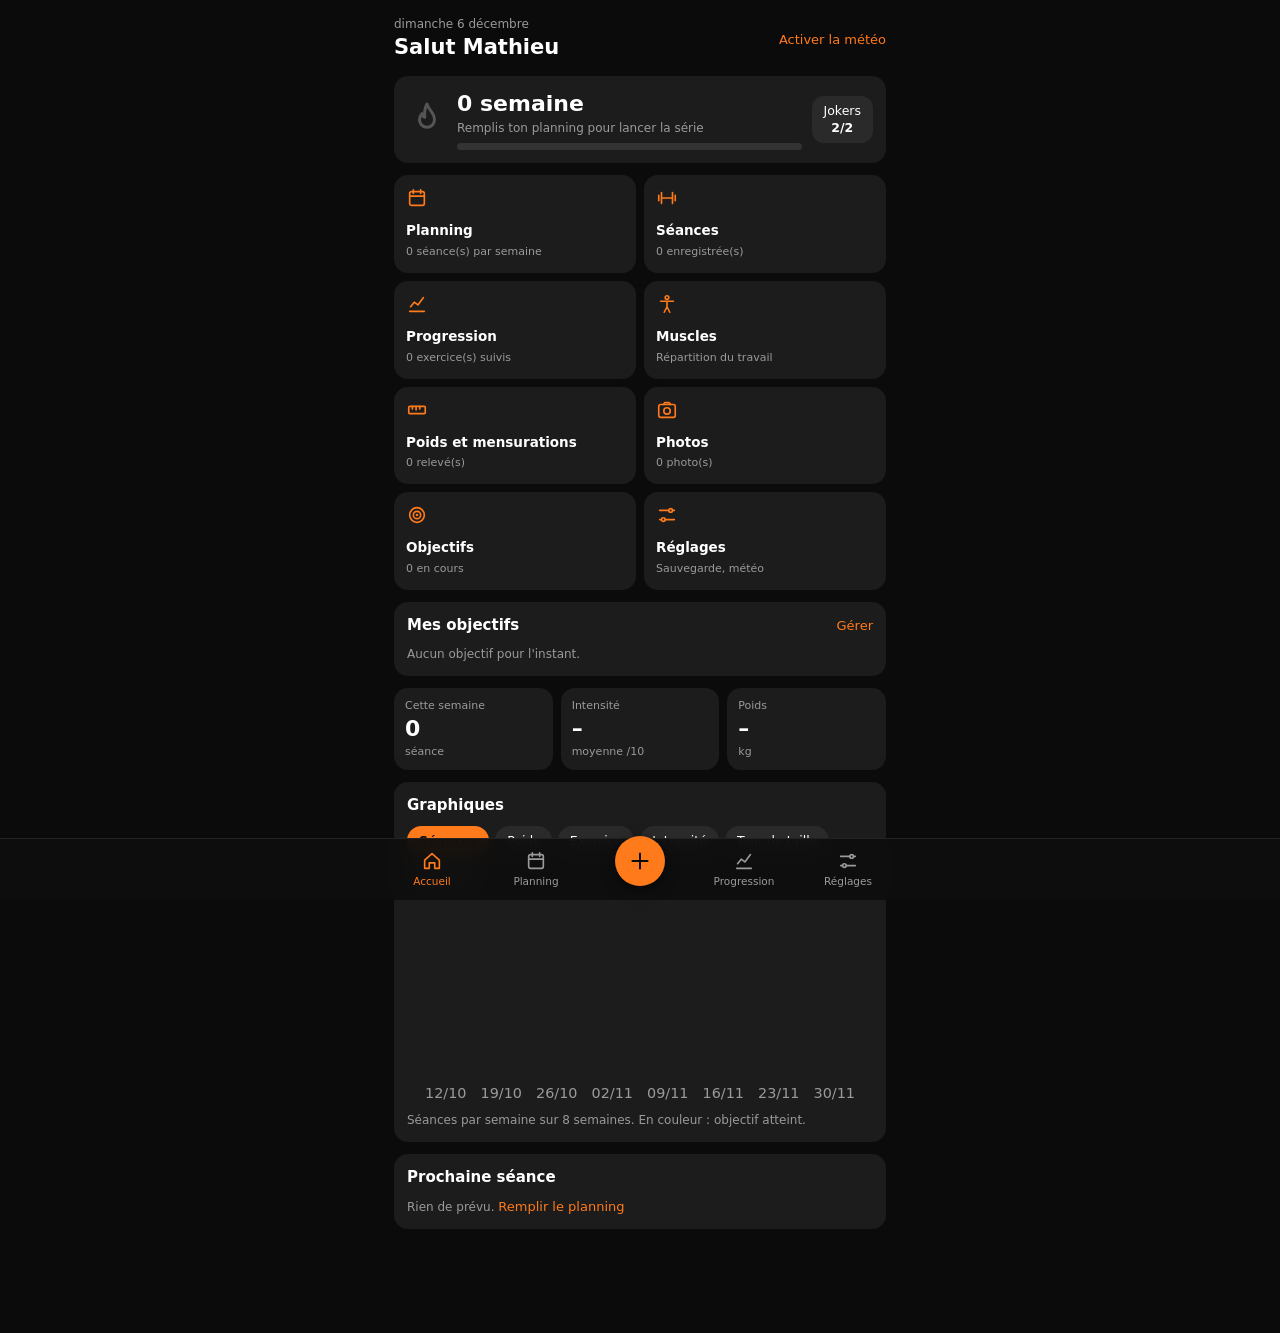
==== index.html @ 0454f4ed "Nouvelle bibliothèque d'exercices et mensurations des bras - Liste d'exercices de Franck, regroupée " ====
<!DOCTYPE html>
<html lang="fr">
<head>
<meta charset="utf-8">
<meta name="viewport" content="width=device-width,initial-scale=1,viewport-fit=cover">
<meta name="theme-color" content="#0b0b0b">
<title>Suivi sport</title>
<link rel="manifest" href="manifest.webmanifest">
<link rel="icon" href="icon-192.png">
<link rel="apple-touch-icon" href="icon-192.png">
<style>
:root{--ac:#ff7a1a;--bg:#0b0b0b;--c1:#1c1c1c;--c2:#2a2a2a;--c3:#333;--mut:#9a9a9a;--tx:#fff}
*{box-sizing:border-box;-webkit-tap-highlight-color:transparent}
html,body{margin:0;background:var(--bg);color:var(--tx);font-family:system-ui,-apple-system,"Segoe UI",Roboto,sans-serif;font-size:15px;line-height:1.4}
body{padding-bottom:calc(76px + env(safe-area-inset-bottom))}
#app{max-width:520px;margin:0 auto;padding:16px 14px}
button,input,select,textarea{font:inherit;color:inherit}
button{cursor:pointer;border:none;background:none;padding:0}
h1{font-size:21px;font-weight:600;margin:0}
h2{font-size:15px;font-weight:600;margin:0 0 10px}
.mut{color:var(--mut)}.sm{font-size:12px}.xs{font-size:11px}.ac{color:var(--ac)}
.row{display:flex;align-items:center;gap:10px}.sp{justify-content:space-between}.grow{flex:1;min-width:0}
.card{background:var(--c1);border-radius:14px;padding:13px;margin-bottom:12px}
.g2{display:grid;grid-template-columns:repeat(2,minmax(0,1fr));gap:8px}
.g3{display:grid;grid-template-columns:repeat(3,minmax(0,1fr));gap:8px}
.tile{background:var(--c1);border-radius:14px;padding:12px;text-align:left;width:100%;animation:rise .45s ease both;animation-delay:calc(var(--i,0)*45ms);transition:transform .15s,background .2s}
.tile:active{transform:scale(.96);background:#242424}
.tile .ic{color:var(--ac)}
.tile b{display:block;font-size:13.5px;font-weight:600;margin-top:6px}
.stat{background:var(--c1);border-radius:14px;padding:10px 11px}
.stat .n{font-size:22px;font-weight:600;font-variant-numeric:tabular-nums}
.chips{display:flex;flex-wrap:wrap;gap:6px;margin-bottom:10px}
.chip{font-size:12.5px;padding:6px 12px;border-radius:999px;background:var(--c2);transition:background .2s,color .2s,transform .15s}
.chip:active{transform:scale(.94)}
.chip.on{background:var(--ac);color:#0b0b0b;font-weight:600}
.btn{display:inline-flex;align-items:center;justify-content:center;gap:6px;background:var(--ac);color:#0b0b0b;font-weight:600;border-radius:12px;padding:11px 16px;transition:transform .15s}
.btn:active{transform:scale(.96)}
.btn.full{width:100%}
.btn.gh{background:var(--c2);color:var(--tx);font-weight:500}
.btn.dg{background:#3a1616;color:#ff8f8f;font-weight:500}
.btn.s{padding:7px 12px;font-size:13px;border-radius:10px}
.link{color:var(--ac);font-size:13px}
.ib{width:36px;height:36px;border-radius:10px;background:var(--c2);display:inline-flex;align-items:center;justify-content:center;flex:none}
.ib.t{background:none;color:var(--mut)}
label{display:block;font-size:12px;color:var(--mut);margin:10px 0 4px}
input[type=text],input[type=number],input[type=date],select,textarea{width:100%;background:var(--c2);border:1px solid transparent;border-radius:10px;padding:10px 11px;outline:none;color-scheme:dark}
input:focus,select:focus,textarea:focus{border-color:var(--ac)}
input[type=range]{width:100%;accent-color:var(--ac)}
input[type=checkbox]{accent-color:var(--ac);width:18px;height:18px}
.li{display:flex;align-items:center;gap:10px;padding:10px 0;border-top:1px solid #262626;width:100%;text-align:left}
.li:first-child{border-top:none}
.pb{height:7px;background:var(--c3);border-radius:4px;overflow:hidden}
.pb i{display:block;height:100%;width:0;background:var(--ac);border-radius:4px;transition:width 1s ease .15s}
.flame{color:var(--ac);animation:flick 1.6s ease-in-out infinite;display:inline-flex}
.flame.off{color:#555;animation:none}
.view{animation:slide .35s cubic-bezier(.2,.8,.2,1) both}
.cal{display:grid;grid-template-columns:repeat(7,minmax(0,1fr));gap:4px;text-align:center}
.cal .hd{font-size:11px;color:var(--mut);padding-bottom:2px}
.day{border-radius:9px;padding:5px 1px 4px;min-height:46px;font-size:12px;position:relative;border:1px solid transparent;overflow:hidden;transition:transform .12s}
.day:active{transform:scale(.92)}
.day.out{opacity:.3}
.day.plan{background:var(--c2)}
.day.done{background:color-mix(in srgb,var(--ac) 28%,#1c1c1c)}
.day.today{border-color:var(--ac)}
.day.pause{background:repeating-linear-gradient(45deg,#161616,#161616 4px,#222 4px,#222 8px)}
.day small{display:block;font-size:9px;line-height:1.1;color:var(--ac);white-space:nowrap;overflow:hidden;text-overflow:ellipsis;padding:0 2px;margin-top:2px}
.day.done small{color:#fff}
.set{display:grid;grid-template-columns:26px 1fr 1fr 34px;gap:6px;align-items:center;margin-top:6px}
.set span{font-size:12px;color:var(--mut);text-align:center}
.ph{display:grid;grid-template-columns:repeat(3,minmax(0,1fr));gap:6px}
.ph button{aspect-ratio:3/4;border-radius:10px;overflow:hidden;background:var(--c2);position:relative;animation:rise .4s ease both}
.ph img,.cmp img{width:100%;height:100%;object-fit:cover;display:block}
.ph span{position:absolute;left:0;right:0;bottom:0;font-size:10px;padding:10px 4px 3px;background:linear-gradient(transparent,rgba(0,0,0,.75))}
.cmp{display:grid;grid-template-columns:1fr 1fr;gap:6px}
.cmp div{aspect-ratio:3/4;border-radius:10px;overflow:hidden;background:var(--c2)}
svg.chart{display:block;width:100%;height:auto}
svg.chart text{font-size:10.5px;fill:var(--mut)}
.bar{transform:scaleY(0);transform-box:fill-box;transform-origin:50% 100%;transition:transform .7s cubic-bezier(.2,.8,.2,1) var(--d,0ms)}
.ln{stroke-dasharray:1;stroke-dashoffset:1;transition:stroke-dashoffset 1s ease-out}
.dot{opacity:0;transition:opacity .3s ease var(--d,0ms)}
.ar{opacity:0;transition:opacity .6s ease .5s}
.rad{transform:scale(0);transform-box:fill-box;transform-origin:center;transition:transform .9s cubic-bezier(.2,.8,.2,1)}
.play .bar{transform:scaleY(1)}.play .ln{stroke-dashoffset:0}.play .dot{opacity:1}.play .ar{opacity:.16}.play .rad{transform:scale(1)}
.tip{font-size:12px;color:var(--mut);margin-top:6px;min-height:17px}
.empty{font-size:13px;color:var(--mut);padding:18px 4px;text-align:center}
#nav{position:fixed;left:0;right:0;bottom:0;background:rgba(14,14,14,.94);backdrop-filter:blur(10px);border-top:1px solid #222;padding:6px 8px calc(6px + env(safe-area-inset-bottom));z-index:5}
#nav div{max-width:520px;margin:0 auto;display:grid;grid-template-columns:repeat(5,1fr);align-items:center}
#nav button{display:flex;flex-direction:column;align-items:center;gap:2px;font-size:10.5px;color:var(--mut);padding:5px 0;transition:color .2s,transform .15s}
#nav button:active{transform:scale(.9)}
#nav button.on{color:var(--ac)}
#nav .add{width:50px;height:50px;border-radius:50%;background:var(--ac);color:#0b0b0b;margin:-18px auto 0;justify-content:center;box-shadow:0 4px 14px rgba(0,0,0,.5)}
#sheet{position:fixed;inset:0;z-index:10}
#sheet[hidden]{display:none}
.sbg{position:absolute;inset:0;background:rgba(0,0,0,.6);animation:fade .2s both}
.sbody{position:absolute;left:0;right:0;bottom:0;max-width:520px;margin:0 auto;background:#161616;border-radius:18px 18px 0 0;padding:16px 16px calc(18px + env(safe-area-inset-bottom));max-height:88vh;overflow:auto;animation:up .3s cubic-bezier(.2,.8,.2,1) both}
#toast{position:fixed;left:50%;bottom:96px;transform:translate(-50%,20px);background:#fff;color:#0b0b0b;padding:9px 16px;border-radius:999px;font-size:13px;font-weight:600;opacity:0;pointer-events:none;transition:all .3s;z-index:20;white-space:nowrap}
#toast.on{opacity:1;transform:translate(-50%,0)}
.bump{animation:pop .4s ease}
details summary{cursor:pointer;padding:9px 0;list-style:none;display:flex;justify-content:space-between}
details summary::-webkit-details-marker{display:none}
@keyframes rise{from{opacity:0;transform:translateY(8px)}to{opacity:1;transform:none}}
@keyframes slide{from{opacity:0;transform:translateX(22px)}to{opacity:1;transform:none}}
@keyframes up{from{transform:translateY(100%)}to{transform:none}}
@keyframes fade{from{opacity:0}to{opacity:1}}
@keyframes flick{0%,100%{transform:scale(1) rotate(0)}50%{transform:scale(1.1) rotate(-4deg)}}
@keyframes pop{0%{transform:scale(1)}50%{transform:scale(1.18)}100%{transform:scale(1)}}
@media (prefers-reduced-motion:reduce){*{animation:none!important;transition:none!important}.bar,.rad{transform:none!important}.dot{opacity:1!important}.ar{opacity:.16!important}.ln{stroke-dashoffset:0!important}}
</style>
</head>
<body>
<div id="app"></div>
<nav id="nav"><div id="navIn"></div></nav>
<div id="sheet" hidden><div class="sbg" data-act="closeSheet"></div><div class="sbody" id="sheetBody"></div></div>
<div id="toast"></div>
<script>
'use strict';
/* ---------- Constantes ---------- */
const KEY='suivi-sport-v1';
const DAYS=['Lundi','Mardi','Mercredi','Jeudi','Vendredi','Samedi','Dimanche'];
const MUS=['Pectoraux','Dos','Épaules','Biceps','Triceps','Quadriceps','Ischios','Fessiers','Adducteurs','Mollets','Abdos'];
const METRICS={poids:['Poids','kg'],taille:['Tour de taille','cm'],poitrine:['Poitrine','cm'],epaules:['Épaules','cm'],
bras:['Bras relâché','cm'],bras_cong:['Bras congestionné','cm'],biceps_cong:['Biceps contracté','cm'],avantbras:['Avant-bras','cm'],cou:['Cou','cm'],
hanches:['Hanches','cm'],cuisse:['Cuisse','cm'],mollet:['Mollet','cm']};
/* Bibliothèque d'exercices (liste de Franck), regroupée par catégorie */
const DEFEX=[
['Développé couché (barre ou haltères)','Pectoraux'],['Développé incliné (barre ou haltères)','Pectoraux'],['Dips (poids du corps ou machine)','Pectoraux'],
['Écarté à la poulie vis-à-vis','Pectoraux'],['Développé à la machine convergente','Pectoraux'],['Pec Fly (machine)','Pectoraux'],
['Tractions (pronation ou supination)','Dos'],['Tirage vertical à la poulie','Dos'],['Rowing barre ou haltères','Dos'],['Tirage horizontal à la poulie','Dos'],['Soulevé de terre (Deadlift)','Dos'],
['Développé militaire (barre ou haltères)','Épaules'],['Élévations latérales (haltères ou poulie)','Épaules'],['Oiseau (haltères, poulie ou machine)','Épaules'],['Tirage menton','Épaules'],
['Squat','Quadriceps'],['Presse à cuisses','Quadriceps'],['Fentes (marchées ou sur place)','Quadriceps'],['Hip Thrust','Fessiers'],['Leg Extension','Quadriceps'],
['Leg Curl (allongé ou assis)','Ischios'],['Machine à adducteurs','Adducteurs'],['Machine à abducteurs','Fessiers'],
['Curl barre ou haltères','Biceps'],['Curl pupitre (libre ou machine)','Biceps'],['Curl marteau','Biceps'],['Curl à la machine','Biceps'],
['Dips à la machine','Triceps'],['Barre au front','Triceps'],['Extensions triceps à la poulie haute','Triceps'],
['Crunch (sol ou poulie)','Abdos'],['Relevé de jambes (suspendu ou chaise romaine)','Abdos'],['Gainage planche','Abdos'],['Roue abdominale','Abdos']];
const CATS=[['Pectoraux',['Pectoraux']],['Dos',['Dos']],['Épaules',['Épaules']],['Cuisses et fessiers',['Quadriceps','Ischios','Fessiers','Adducteurs','Mollets']],
['Bras (biceps et triceps)',['Biceps','Triceps']],['Abdominaux et gainage',['Abdos']]];
/* Anciens noms de la première version, renommés pour garder l'historique */
const RENAME={'Développé couché':'Développé couché (barre ou haltères)','Développé incliné':'Développé incliné (barre ou haltères)','Écarté poulie':'Écarté à la poulie vis-à-vis',
'Dips':'Dips (poids du corps ou machine)','Tractions':'Tractions (pronation ou supination)','Rowing barre':'Rowing barre ou haltères','Tirage vertical':'Tirage vertical à la poulie',
'Tirage horizontal':'Tirage horizontal à la poulie','Soulevé de terre':'Soulevé de terre (Deadlift)','Développé militaire':'Développé militaire (barre ou haltères)',
'Élévations latérales':'Élévations latérales (haltères ou poulie)','Oiseau':'Oiseau (haltères, poulie ou machine)','Curl barre':'Curl barre ou haltères',
'Extension triceps poulie':'Extensions triceps à la poulie haute','Fentes':'Fentes (marchées ou sur place)','Leg extension':'Leg Extension','Leg curl':'Leg Curl (allongé ou assis)',
'Hip thrust':'Hip Thrust','Crunch':'Crunch (sol ou poulie)','Gainage':'Gainage planche','Relevé de jambes':'Relevé de jambes (suspendu ou chaise romaine)'};
const I={home:'<path d="M4 11l8-7 8 7v9h-5v-6H9v6H4z"/>',cal:'<rect x="4" y="5" width="16" height="15" rx="2"/><path d="M4 10h16M8 3v4M16 3v4"/>',
bar:'<path d="M3 9v6M6 6v12M18 6v12M21 9v6M6 12h12"/>',chart:'<path d="M4 20h16M5 15l4-5 4 3 6-8"/>',
body:'<circle cx="12" cy="5" r="2"/><path d="M5 9h14M12 9v6M12 15l-3 6M12 15l3 6"/>',
ruler:'<rect x="3" y="8" width="18" height="8" rx="1"/><path d="M7 8v3M11 8v4M15 8v3"/>',
photo:'<rect x="3" y="6" width="18" height="14" rx="2"/><circle cx="12" cy="13" r="3.5"/><path d="M8 6l1.5-2h5L16 6"/>',
target:'<circle cx="12" cy="12" r="8"/><circle cx="12" cy="12" r="4"/><circle cx="12" cy="12" r=".6"/>',
gear:'<path d="M4 7h10M18 7h2M4 17h2M10 17h10"/><circle cx="16" cy="7" r="2"/><circle cx="8" cy="17" r="2"/>',
flame:'<path d="M12 3c.5 3.2 4.5 5 4.5 9.5a4.5 4.5 0 0 1-9 0c0-1.6.6-2.8 1.4-3.7.3 1.2.9 1.9 1.8 2.2C10.4 8.4 10.6 5.4 12 3z"/>',
plus:'<path d="M12 5v14M5 12h14"/>',back:'<path d="M15 5l-7 7 7 7"/>',next:'<path d="M9 5l7 7-7 7"/>',
trash:'<path d="M5 7h14M9 7V4h6v3M7 7l1 13h8l1-13"/>',check:'<path d="M5 12l5 5 9-10"/>',edit:'<path d="M4 20h4l10-10-4-4L4 16z"/>',
sun:'<circle cx="12" cy="12" r="4"/><path d="M12 2v2M12 20v2M2 12h2M20 12h2M5 5l1.5 1.5M17.5 17.5L19 19M5 19l1.5-1.5M17.5 6.5L19 5"/>',
cloud:'<path d="M7 18a4 4 0 0 1-.5-8A5.5 5.5 0 0 1 17 9.5a4.3 4.3 0 0 1 0 8.5z"/>',
rain:'<path d="M7 15a4 4 0 0 1-.5-8A5.5 5.5 0 0 1 17 6.5a4.3 4.3 0 0 1 0 8.5z"/><path d="M9 18l-1 3M13 18l-1 3M17 18l-1 3"/>',
snow:'<path d="M7 15a4 4 0 0 1-.5-8A5.5 5.5 0 0 1 17 6.5a4.3 4.3 0 0 1 0 8.5z"/><path d="M8.5 19v.5M12 20v.5M15.5 19v.5"/>',
bolt:'<path d="M13 3L5 14h6l-1 7 8-11h-6z"/>'};
const ic=(n,s=20)=>`<svg class="ic" width="${s}" height="${s}" viewBox="0 0 24 24" fill="none" stroke="currentColor" stroke-width="1.8" stroke-linecap="round" stroke-linejoin="round" aria-hidden="true">${I[n]}</svg>`;

/* ---------- Outils ---------- */
const $=(s,r=document)=>r.querySelector(s), $$=(s,r=document)=>[...r.querySelectorAll(s)];
const esc=s=>String(s==null?'':s).replace(/[&<>"']/g,c=>({'&':'&amp;','<':'&lt;','>':'&gt;','"':'&quot;',"'":'&#39;'}[c]));
const uid=()=>Date.now().toString(36)+Math.random().toString(36).slice(2,7);
const num=v=>{const n=parseFloat(String(v).replace(',','.'));return isNaN(n)?null:n};
const fn=(v,d=1)=>v==null?'–':(Math.round(v*10**d)/10**d).toLocaleString('fr-FR');
const iso=d=>d.getFullYear()+'-'+String(d.getMonth()+1).padStart(2,'0')+'-'+String(d.getDate()).padStart(2,'0');
const pd=s=>{const[a,b,c]=s.split('-').map(Number);return new Date(a,b-1,c)};
const addD=(s,n)=>{const d=pd(s);d.setDate(d.getDate()+n);return iso(d)};
const dow=s=>(pd(s).getDay()+6)%7;
const mon=s=>addD(s,-dow(s));
const today=()=>iso(new Date());
const fr=(s,o)=>pd(s).toLocaleDateString('fr-FR',o||{day:'numeric',month:'short'});
const diffD=(a,b)=>Math.round((pd(b)-pd(a))/864e5);
const opt=(v,l,sel)=>`<option value="${esc(v)}"${String(v)===String(sel)?' selected':''}>${esc(l)}</option>`;
function toast(t){const e=$('#toast');e.textContent=t;e.classList.add('on');clearTimeout(toast.t);toast.t=setTimeout(()=>e.classList.remove('on'),2400)}

/* ---------- Données ---------- */
function def(){return{v:1,settings:{name:'Mathieu',accent:'#ff7a1a',goalMode:'auto',goalManual:3,loc:null},
exercises:DEFEX.map((e,i)=>({id:'x'+i,name:e[0],muscle:e[1]})),programmes:[],template:[null,null,null,null,null,null,null],
overrides:{},pauses:[],sessions:[],body:[],goals:[],goalHistory:[],lib:2}}
function load(){try{const p=JSON.parse(localStorage.getItem(KEY));if(p&&p.sessions){const d=def();return migrate(Object.assign(d,p,{settings:Object.assign(d.settings,p.settings),lib:p.lib||1}))}}catch(e){}return def()}
/* Met à jour la bibliothèque d'une ancienne version sans perdre les séances déjà saisies */
function migrate(s){if(s.lib>=2)return s;const used=new Set();
s.sessions.forEach(x=>x.items.forEach(i=>used.add(i.exId)));s.programmes.forEach(p=>p.exIds.forEach(e=>used.add(e)));s.goals.forEach(g=>g.exId&&used.add(g.exId));
s.exercises.forEach(e=>{if(RENAME[e.name])e.name=RENAME[e.name]});
const names=new Set(DEFEX.map(d=>d[0].toLowerCase()));
s.exercises=s.exercises.filter(e=>!/^e\d+$/.test(e.id)||names.has(e.name.toLowerCase())||used.has(e.id));
DEFEX.forEach(([n,m],i)=>{const ex=s.exercises.find(e=>e.name.toLowerCase()===n.toLowerCase());if(ex)ex.muscle=m;else s.exercises.push({id:'x'+i,name:n,muscle:m})});
s.lib=2;return s}
function groupEx(){const rk=n=>{const i=DEFEX.findIndex(d=>d[0]===n);return i<0?999:i};
return CATS.map(([c,ms])=>[c,S.exercises.filter(e=>ms.includes(e.muscle)).sort((a,b)=>rk(a.name)-rk(b.name)||a.name.localeCompare(b.name))]).filter(g=>g[1].length)}
let S=load();
function save(){recordGoal();try{localStorage.setItem(KEY,JSON.stringify(S))}catch(e){toast('Stockage plein : exporte tes données')}}
const ui={month:today().slice(0,7),homeChart:'seances',homeEx:null,progEx:null,progM:'max',musP:30,bodyM:'poids',cmpA:null,cmpB:null,draft:null,goalDraft:null,photoDraft:null};
const exById=id=>S.exercises.find(e=>e.id===id);
const exName=id=>(exById(id)||{}).name||'Exercice supprimé';
const progById=id=>S.programmes.find(p=>p.id===id);
const progName=id=>(progById(id)||{}).name||'';
const sessVol=s=>s.items.reduce((a,it)=>a+it.sets.reduce((b,x)=>b+(x.kg||0)*(x.reps||0),0),0);
const sessSets=s=>s.items.reduce((a,it)=>a+it.sets.length,0);
const sorted=()=>[...S.sessions].sort((a,b)=>a.date<b.date?-1:a.date>b.date?1:0);
const orm=x=>x.reps<=1?x.kg:x.kg*(1+x.reps/30);
function exHistory(id){const out=[];for(const s of sorted()){const sets=s.items.filter(i=>i.exId===id).flatMap(i=>i.sets);if(!sets.length)continue;
out.push({date:s.date,sets,max:Math.max(...sets.map(x=>x.kg||0)),orm:Math.max(...sets.map(orm)),vol:sets.reduce((a,x)=>a+(x.kg||0)*x.reps,0)})}return out}
function exWithData(){const c={};S.sessions.forEach(s=>s.items.forEach(i=>c[i.exId]=(c[i.exId]||0)+1));return Object.keys(c).filter(exById).sort((a,b)=>c[b]-c[a])}
const bodySeries=m=>[...S.body].filter(b=>b[m]!=null).sort((a,b)=>a.date<b.date?-1:1).map(b=>({l:fr(b.date),v:b[m]}));
const latest=m=>{const s=[...S.body].filter(b=>b[m]!=null).sort((a,b)=>a.date<b.date?-1:1);return s.length?s[s.length-1][m]:null};

/* ---------- Planning et flammes ---------- */
const inPause=d=>S.pauses.some(p=>d>=p.from&&d<=p.to);
function planFor(d){if(inPause(d))return{prog:null,paused:true};
if(d in S.overrides){const o=S.overrides[d];return{prog:o==='rest'||!progById(o)?null:o,over:true}}
const t=S.template[dow(d)];return{prog:t&&progById(t)?t:null}}
const curGoal=()=>S.settings.goalMode==='auto'?S.template.filter(t=>t&&progById(t)).length:Math.max(0,S.settings.goalManual|0);
function recordGoal(){const n=curGoal(),w=mon(today()),h=S.goalHistory,l=h[h.length-1];if(l&&l.n===n)return;if(l&&l.from===w)l.n=n;else h.push({from:w,n})}
function goalFor(w){const h=S.goalHistory;let n=h.length?h[0].n:curGoal();for(const e of h)if(e.from<=w)n=e.n;return n}
const weekPaused=w=>{for(let i=0;i<7;i++)if(inPause(addD(w,i)))return true;return false};
function streak(){const cnt={};S.sessions.forEach(s=>{const w=mon(s.date);cnt[w]=(cnt[w]||0)+1});
const t=today(),cw=mon(t),used={};let st=0;const ws=Object.keys(cnt).sort();
if(ws.length)for(let w=ws[0];w<cw;w=addD(w,7)){const g=goalFor(w),c=cnt[w]||0;
if(g>0&&c>=g)st++;else if(g<=0||weekPaused(w))continue;else{const m=w.slice(0,7);if(st>0&&(used[m]||0)<2)used[m]=(used[m]||0)+1;else st=0}}
const g=curGoal(),c=cnt[cw]||0,done=g>0&&c>=g;if(done)st++;
return{n:st,done,count:c,goal:g,jokers:2-(used[t.slice(0,7)]||0)}}
function nextPlanned(){const t=today();for(let i=0;i<21;i++){const d=addD(t,i),p=planFor(d);
if(p.prog&&!(i===0&&S.sessions.some(s=>s.date===t)))return{date:d,prog:p.prog}}return null}
function progMuscles(id){const p=progById(id);if(!p)return'';return[...new Set(p.exIds.map(e=>(exById(e)||{}).muscle).filter(Boolean))].join(', ')}

/* ---------- Graphiques ---------- */
const empty=t=>`<div class="empty">${t}</div>`;
function lineChart(pts,o={}){if(!pts.length)return empty(o.empty||'Pas encore de données.');
const W=340,H=150,L=36,R=12,T=14,B=22;let vs=pts.map(p=>p.v);if(o.ref!=null)vs=vs.concat(o.ref);
let mn=Math.min(...vs),mx=Math.max(...vs);if(mn===mx){mn-=1;mx+=1}const pad=(mx-mn)*.14;mn-=pad;mx+=pad;
const X=i=>pts.length===1?L+(W-L-R)/2:L+i*(W-L-R)/(pts.length-1),Y=v=>T+(mx-v)*(H-T-B)/(mx-mn);
let g='';for(let k=0;k<3;k++){const v=mn+pad+k*(mx-mn-2*pad)/2,y=Y(v).toFixed(1);g+=`<line x1="${L}" y1="${y}" x2="${W-R}" y2="${y}" stroke="#262626"/><text x="${L-5}" y="${+y+3.5}" text-anchor="end">${fn(v)}</text>`}
const co=pts.map((p,i)=>X(i).toFixed(1)+','+Y(p.v).toFixed(1));
let s=`<svg class="chart" viewBox="0 0 ${W} ${H}" role="img" aria-label="${esc(o.label||'Courbe')}">${g}`;
if(o.ref!=null)s+=`<line x1="${L}" y1="${Y(o.ref)}" x2="${W-R}" y2="${Y(o.ref)}" stroke="#666" stroke-dasharray="4 4"/><text x="${W-R}" y="${Y(o.ref)-4}" text-anchor="end">cible ${fn(o.ref)}</text>`;
if(o.area&&pts.length>1)s+=`<path class="ar" d="M${co.join(' L')} L${X(pts.length-1)},${H-B} L${X(0)},${H-B} Z" fill="var(--ac)"/>`;
if(pts.length>1)s+=`<polyline class="ln" pathLength="1" points="${co.join(' ')}" fill="none" stroke="var(--ac)" stroke-width="2.5" stroke-linecap="round" stroke-linejoin="round"/>`;
pts.forEach((p,i)=>{const show=pts.length<=24||i===pts.length-1;
s+=`<circle class="dot" style="--d:${Math.min(1200,500+i*45)}ms" cx="${X(i)}" cy="${Y(p.v)}" r="${show?3.5:0}" fill="var(--ac)"/><circle cx="${X(i)}" cy="${Y(p.v)}" r="13" fill="transparent" data-act="tip" data-tip="${esc(p.l+' : '+fn(p.v,2)+' '+(o.unit||''))}"/>`});
s+=`<text x="${L}" y="${H-5}">${esc(pts[0].l)}</text>`;if(pts.length>1)s+=`<text x="${W-R}" y="${H-5}" text-anchor="end">${esc(pts[pts.length-1].l)}</text>`;
return s+'</svg>'}
function barChart(items,o={}){if(!items.length)return empty('Pas encore de données.');
const W=340,H=150,T=18,B=22,mx=Math.max(1,...items.map(i=>i.v),o.ref||0),bw=Math.min(30,(W-16)/items.length-8),st=(W-16)/items.length;
let s=`<svg class="chart" viewBox="0 0 ${W} ${H}" role="img" aria-label="${esc(o.label||'Barres')}">`;
if(o.ref){const y=T+(mx-o.ref)*(H-T-B)/mx;s+=`<line x1="4" y1="${y}" x2="${W-4}" y2="${y}" stroke="#666" stroke-dasharray="4 4"/><text x="${W-4}" y="${y-4}" text-anchor="end">objectif ${o.ref}</text>`}
items.forEach((it,i)=>{const h=Math.max(it.v?3:0,it.v*(H-T-B)/mx),x=8+i*st+(st-bw)/2,y=H-B-h;
s+=`<rect class="bar" style="--d:${i*70}ms" x="${x}" y="${y}" width="${bw}" height="${h}" rx="4" fill="${it.hi?'var(--ac)':'#3a3a3a'}"/><text x="${x+bw/2}" y="${y-4}" text-anchor="middle">${it.v||''}</text><text x="${x+bw/2}" y="${H-6}" text-anchor="middle">${esc(it.l)}</text>`});
return s+'</svg>'}
function radar(ax){const mx=Math.max(...ax.map(a=>a.v));if(!mx)return empty('Aucune séance sur la période.');
const W=340,H=230,cx=170,cy=115,r=78,n=ax.length,P=(i,k)=>{const a=-Math.PI/2+i*2*Math.PI/n;return[cx+Math.cos(a)*r*k,cy+Math.sin(a)*r*k]};
let s=`<svg class="chart" viewBox="0 0 ${W} ${H}" role="img" aria-label="Radar par groupe musculaire">`;
[.33,.66,1].forEach(k=>s+=`<polygon points="${ax.map((_,i)=>P(i,k).map(v=>v.toFixed(1)).join(',')).join(' ')}" fill="none" stroke="#2c2c2c"/>`);
ax.forEach((a,i)=>{const[x,y]=P(i,1),[tx,ty]=P(i,1.2);s+=`<line x1="${cx}" y1="${cy}" x2="${x}" y2="${y}" stroke="#222"/><text x="${tx}" y="${ty+3}" text-anchor="${Math.abs(tx-cx)<8?'middle':tx>cx?'start':'end'}">${esc(a.l)}</text>`});
s+=`<polygon class="rad" points="${ax.map((a,i)=>P(i,Math.max(.04,a.v/mx)).map(v=>v.toFixed(1)).join(',')).join(' ')}" fill="var(--ac)" fill-opacity=".25" stroke="var(--ac)" stroke-width="2" stroke-linejoin="round"/>`;
return s+'</svg>'}
const box=(svg,cap)=>`<div class="cbox">${svg}<div class="tip">${cap||''}</div></div>`;
function muscleSets(days){const from=addD(today(),-days+1),c={},last={};MUS.forEach(m=>c[m]=0);
S.sessions.forEach(s=>s.items.forEach(it=>{const m=(exById(it.exId)||{}).muscle;if(!m||!(m in c))return;if(s.date>=from)c[m]+=it.sets.length;if(!last[m]||s.date>last[m])last[m]=s.date}));return{c,last}}
function weeksBars(){const cw=mon(today()),cnt={};S.sessions.forEach(s=>{const w=mon(s.date);cnt[w]=(cnt[w]||0)+1});
const it=[];for(let i=7;i>=0;i--){const w=addD(cw,-7*i),v=cnt[w]||0;it.push({l:fr(w,{day:'numeric',month:'numeric'}),v,hi:v>=goalFor(w)&&goalFor(w)>0})}return it}

/* ---------- Vues ---------- */
const head=(t,right='')=>`<div class="row sp" style="margin-bottom:14px"><div class="row"><button class="ib" data-go="home" aria-label="Retour">${ic('back')}</button><h1>${t}</h1></div>${right}</div>`;
const V={};
V.home=()=>{const st=streak(),t=today(),wk=mon(t),nx=nextPlanned();
const ws=S.sessions.filter(s=>s.date>=wk&&s.date<=addD(wk,6)),rp=ws.filter(s=>s.rpe).map(s=>s.rpe),av=rp.length?rp.reduce((a,b)=>a+b,0)/rp.length:null;
const w=latest('poids'),ps=bodySeries('poids'),dw=ps.length>1?ps[ps.length-1].v-ps[0].v:null;
const tiles=[['planning','cal','Planning',curGoal()+' séance(s) par semaine'],['seances','bar','Séances',S.sessions.length+' enregistrée(s)'],['progression','chart','Progression',exWithData().length+' exercice(s) suivis'],
['muscles','body','Muscles','Répartition du travail'],['corps','ruler','Poids et mensurations',S.body.length+' relevé(s)'],['photos','photo','Photos',P.length+' photo(s)'],
['objectifs','target','Objectifs',S.goals.length+' en cours'],['reglages','gear','Réglages','Sauvegarde, météo']];
const hc=homeChart();
return`<div class="row sp" style="margin-bottom:14px"><div><div class="sm mut">${new Date().toLocaleDateString('fr-FR',{weekday:'long',day:'numeric',month:'long'})}</div><h1>Salut ${esc(S.settings.name)}</h1></div><div id="wx" style="text-align:right"></div></div>
<div class="card row"><span class="flame ${st.n?'':'off'}">${ic('flame',40)}</span><div class="grow"><div style="font-size:22px;font-weight:600"><span class="cnt" data-to="${st.n}">0</span> semaine${st.n>1?'s':''}</div>
<div class="sm mut">${st.goal?`Cette semaine : ${st.count}/${st.goal} séance${st.goal>1?'s':''}${st.done?' · objectif atteint':''}`:'Remplis ton planning pour lancer la série'}</div>
<div class="pb" style="margin-top:6px"><i data-w="${st.goal?Math.min(100,st.count/st.goal*100):0}"></i></div></div>
<button class="chip" data-act="jokerInfo" style="text-align:center;border-radius:12px">Jokers<br><b id="jk">${st.jokers}/2</b></button></div>
<div class="g2" style="margin-bottom:12px">${tiles.map((x,i)=>`<button class="tile" style="--i:${i}" data-go="${x[0]}">${ic(x[1],22)}<b>${x[2]}</b><span class="xs mut">${x[3]}</span></button>`).join('')}</div>
<div class="card"><div class="row sp"><h2>Mes objectifs</h2><button class="link" data-go="objectifs" style="margin-bottom:10px">Gérer</button></div>${S.goals.length?S.goals.slice(0,3).map(goalRow).join(''):`<div class="sm mut">Aucun objectif pour l'instant.</div>`}</div>
<div class="g3" style="margin-bottom:12px"><div class="stat"><div class="xs mut">Cette semaine</div><div class="n"><span class="cnt" data-to="${ws.length}">0</span></div><div class="xs mut">séance${ws.length>1?'s':''}</div></div>
<div class="stat"><div class="xs mut">Intensité</div><div class="n">${av==null?'–':`<span class="cnt" data-to="${av}" data-dec="1">0</span>`}</div><div class="xs mut">moyenne /10</div></div>
<div class="stat"><div class="xs mut">Poids</div><div class="n">${w==null?'–':`<span class="cnt" data-to="${w}" data-dec="1">0</span>`}</div><div class="xs mut">${dw==null?'kg':'kg, '+(dw>0?'+':'')+fn(dw)}</div></div></div>
<div class="card"><h2>Graphiques</h2><div class="chips">${[['seances','Séances'],['poids','Poids'],['exo','Exercice'],['rpe','Intensité'],['taille','Tour de taille'],['muscles','Muscles']].map(c=>`<button class="chip ${ui.homeChart===c[0]?'on':''}" data-act="homeChart" data-v="${c[0]}">${c[1]}</button>`).join('')}</div>${hc}</div>
<div class="card"><h2>Prochaine séance</h2>${nx?`<button class="row sp" style="width:100%;text-align:left" data-act="dayOpen" data-d="${nx.date}"><div><div>${esc(progName(nx.prog))}</div><div class="sm mut">${nx.date===t?"Aujourd'hui":fr(nx.date,{weekday:'long',day:'numeric',month:'long'})}${progMuscles(nx.prog)?' · '+esc(progMuscles(nx.prog)):''}</div></div><span class="ac">${ic('next')}</span></button>`:`<div class="sm mut">Rien de prévu. <button class="link" data-go="planning">Remplir le planning</button></div>`}</div>`};
function homeChart(){const c=ui.homeChart;
if(c==='seances')return box(barChart(weeksBars(),{label:'Séances par semaine',ref:curGoal()||null}),'Séances par semaine sur 8 semaines. En couleur : objectif atteint.');
if(c==='poids'){const g=S.goals.find(x=>x.type==='poids');return box(lineChart(bodySeries('poids'),{unit:'kg',ref:g?g.target:null,label:'Évolution du poids',empty:'Ajoute un relevé de poids pour voir la courbe.'}),'Touche un point pour voir la valeur.')}
if(c==='taille')return box(lineChart(bodySeries('taille'),{unit:'cm',label:'Tour de taille',empty:'Ajoute un tour de taille pour voir la courbe.'}),'Touche un point pour voir la valeur.');
if(c==='rpe'){const p=sorted().filter(s=>s.rpe).slice(-16).map(s=>({l:fr(s.date),v:s.rpe}));return box(lineChart(p,{area:1,unit:'/10',label:'Intensité par séance',empty:'Enregistre une séance pour voir ton intensité.'}),'Intensité ressentie (1 à 10) des dernières séances.')}
if(c==='muscles'){const m=muscleSets(30);return box(radar(MUS.map(l=>({l,v:m.c[l]}))),'Séries par groupe musculaire sur 30 jours.')}
const ex=exWithData();if(!ex.length)return empty('Enregistre une séance pour suivre un exercice.');if(!ex.includes(ui.homeEx))ui.homeEx=ex[0];
const h=exHistory(ui.homeEx),d=h.length>1?h[h.length-1].max-h[0].max:0;
return`<select data-chg="homeEx" style="margin-bottom:8px">${ex.map(e=>opt(e,exName(e),ui.homeEx)).join('')}</select>`+box(lineChart(h.map(x=>({l:fr(x.date),v:x.max})),{unit:'kg',label:'Charge maximale'}),`Charge maximale par séance${h.length>1?' : '+(d>=0?'+':'')+fn(d)+' kg depuis le début':''}.`)}

V.planning=()=>{const t=today(),first=ui.month+'-01',st=streak();let d=mon(first),cells='';
const end=iso(new Date(+ui.month.slice(0,4),+ui.month.slice(5),0));
while(d<=end||dow(d)!==0){const p=planFor(d),done=S.sessions.some(s=>s.date===d);
cells+=`<button class="day ${d.slice(0,7)!==ui.month?'out':''} ${p.paused?'pause':done?'done':p.prog?'plan':''} ${d===t?'today':''}" data-act="dayOpen" data-d="${d}">${+d.slice(8)}<small>${done&&!p.prog?'fait':esc(progName(p.prog))}</small></button>`;d=addD(d,1);if(d>end&&dow(d)===0)break}
return head('Planning')+
`<div class="card"><div class="row sp"><h2>Semaine type</h2><span class="sm mut" style="margin-bottom:10px">${st.count}/${st.goal} cette semaine</span></div>
${S.programmes.length?DAYS.map((n,i)=>`<div class="row" style="margin-bottom:6px"><span style="width:76px" class="sm">${n}</span><select data-chg="tpl" data-i="${i}">${opt('','Repos',S.template[i]||'')}${S.programmes.map(p=>opt(p.id,p.name,S.template[i])).join('')}</select></div>`).join('')+`<div class="xs mut">La semaine type se répète toutes les semaines dans le calendrier.</div>`
:`<div class="sm mut">Crée d'abord tes séances types ci-dessous (par exemple « Pec jambes »), puis attribue-les aux jours.</div>`}</div>
<div class="card"><div class="row sp"><h2>Mes séances types</h2><button class="btn s" data-act="progEdit" style="margin-bottom:10px">${ic('plus',16)} Créer</button></div>
${S.programmes.map(p=>`<button class="li" data-act="progEdit" data-id="${p.id}"><div class="grow"><div>${esc(p.name)}</div><div class="xs mut">${p.exIds.length} exercice(s)${progMuscles(p.id)?' · '+esc(progMuscles(p.id)):''}</div></div><span class="mut">${ic('edit',18)}</span></button>`).join('')||'<div class="sm mut">Aucune séance type.</div>'}</div>
<div class="card"><div class="row sp" style="margin-bottom:10px"><button class="ib" data-act="month" data-v="-1" aria-label="Mois précédent">${ic('back')}</button><h2 style="margin:0;text-transform:capitalize">${pd(first).toLocaleDateString('fr-FR',{month:'long',year:'numeric'})}</h2><button class="ib" data-act="month" data-v="1" aria-label="Mois suivant">${ic('next')}</button></div>
<div class="cal">${['L','M','M','J','V','S','D'].map(x=>`<div class="hd">${x}</div>`).join('')}${cells}</div>
<div class="xs mut" style="margin-top:8px">Touche un jour pour saisir la séance, la déplacer ou mettre un repos ce jour-là. Jour coloré : séance faite. Hachuré : pause.</div></div>
<div class="card"><div class="row sp"><h2>Pauses (vacances, blessure)</h2><button class="btn s gh" data-act="pauseAdd" style="margin-bottom:10px">${ic('plus',16)} Ajouter</button></div>
${S.pauses.map(p=>`<div class="li"><div class="grow"><div>${esc(p.label||'Pause')}</div><div class="xs mut">du ${fr(p.from)} au ${fr(p.to,{day:'numeric',month:'short',year:'numeric'})}</div></div><button class="ib t" data-act="pauseDel" data-id="${p.id}" aria-label="Supprimer">${ic('trash',18)}</button></div>`).join('')||'<div class="sm mut">Une semaine en pause ne casse pas ta série de flammes.</div>'}</div>`};

V.seances=()=>{const l=sorted().reverse(),by=Object.fromEntries(groupEx());
return head('Séances',`<button class="btn s" data-act="sessNew">${ic('plus',16)} Nouvelle</button>`)+
`<div class="card"><h2>Historique</h2>${l.map(s=>`<button class="li" data-act="sessEdit" data-id="${s.id}"><div class="grow"><div>${esc(s.name||'Séance')}</div><div class="xs mut">${fr(s.date,{weekday:'short',day:'numeric',month:'short',year:'numeric'})} · ${s.items.length} exo · ${sessSets(s)} séries · ${fn(sessVol(s),0)} kg${s.rpe?' · intensité '+s.rpe:''}</div></div><span class="mut">${ic('next',18)}</span></button>`).join('')||empty('Aucune séance enregistrée. Touche « Nouvelle » pour commencer.')}</div>
<div class="card"><div class="row sp"><h2>Bibliothèque d'exercices</h2><button class="btn s gh" data-act="exAdd" style="margin-bottom:10px">${ic('plus',16)} Ajouter</button></div>
${Object.keys(by).map(m=>`<details><summary><span>${esc(m)}</span><span class="mut sm">${by[m].length}</span></summary>${by[m].map(e=>`<div class="li"><span class="grow sm">${esc(e.name)}</span><button class="ib t" data-act="exDel" data-id="${e.id}" aria-label="Supprimer">${ic('trash',16)}</button></div>`).join('')}</details>`).join('')}</div>`};

function lastSets(exId,before,skip){const s=sorted().reverse().find(x=>x.id!==skip&&x.date<=before&&x.items.some(i=>i.exId===exId));return s?s.items.filter(i=>i.exId===exId).flatMap(i=>i.sets):null}
function newDraft(date,progId){const p=progById(progId);return{id:null,date:date||today(),progId:progId||null,name:p?p.name:'',rpe:7,duration:null,note:'',
items:p?p.exIds.filter(exById).map(e=>({exId:e,sets:(lastSets(e,date||today())||[{},{},{}]).map(()=>({kg:null,reps:null}))})):[]}}
V.seance=()=>{if(!ui.draft)ui.draft=newDraft();const d=ui.draft,by=Object.fromEntries(groupEx());
return`<div class="row sp" style="margin-bottom:14px"><div class="row"><button class="ib" data-act="histBack" aria-label="Retour">${ic('back')}</button><h1>${d.id?'Modifier la séance':'Nouvelle séance'}</h1></div>${d.id?`<button class="ib t" data-act="sessDel" aria-label="Supprimer">${ic('trash')}</button>`:''}</div>
<div class="card"><div class="g2"><div><label style="margin-top:0">Date</label><input type="date" data-inp="d" data-f="date" value="${d.date}"></div><div><label style="margin-top:0">Durée (min)</label><input type="number" inputmode="numeric" data-inp="d" data-f="duration" value="${d.duration??''}" placeholder="60"></div></div>
<label>Nom de la séance</label><input type="text" data-inp="d" data-f="name" value="${esc(d.name)}" placeholder="Pec jambes">
${!d.id&&S.programmes.length?`<label>Partir d'une séance type</label><select data-chg="draftProg">${opt('','Séance libre',d.progId||'')}${S.programmes.map(p=>opt(p.id,p.name,d.progId)).join('')}</select>`:''}</div>
${d.items.map((it,i)=>{const ls=lastSets(it.exId,d.date,d.id);return`<div class="card"><div class="row sp"><div class="grow"><b>${esc(exName(it.exId))}</b><div class="xs mut">${ls?'Dernière fois : '+ls.map(x=>fn(x.kg)+'×'+x.reps).join(', '):'Première fois'}</div></div>${ls?`<button class="chip" data-act="setSame" data-i="${i}">Idem</button>`:''}<button class="ib t" data-act="itemDel" data-i="${i}" aria-label="Retirer">${ic('trash',18)}</button></div>
<div class="set"><span>#</span><span>kg</span><span>répétitions</span><span></span></div>
${it.sets.map((x,j)=>`<div class="set"><span>${j+1}</span><input type="text" inputmode="decimal" data-inp="set" data-i="${i}" data-s="${j}" data-f="kg" value="${x.kg??''}" placeholder="${ls&&ls[j]?ls[j].kg:'0'}"><input type="text" inputmode="numeric" data-inp="set" data-i="${i}" data-s="${j}" data-f="reps" value="${x.reps??''}" placeholder="${ls&&ls[j]?ls[j].reps:'10'}"><button class="ib t" data-act="setDel" data-i="${i}" data-s="${j}" aria-label="Retirer la série">×</button></div>`).join('')}
<button class="link" data-act="setAdd" data-i="${i}" style="margin-top:10px">+ Ajouter une série</button></div>`}).join('')}
<div class="card"><label style="margin-top:0">Ajouter un exercice</label><select data-chg="itemAdd"><option value="">Choisir…</option>${Object.keys(by).map(m=>`<optgroup label="${esc(m)}">${by[m].map(e=>opt(e.id,e.name)).join('')}</optgroup>`).join('')}</select></div>
<div class="card"><div class="row sp"><label style="margin:0">Intensité ressentie</label><b class="ac"><span id="rpeV">${d.rpe}</span>/10</b></div><input type="range" min="1" max="10" step="1" data-inp="d" data-f="rpe" value="${d.rpe}">
<div class="row sp xs mut"><span>Facile</span><span>Maximale</span></div><label>Note</label><textarea rows="2" data-inp="d" data-f="note" placeholder="Sensations, douleurs, remarques…">${esc(d.note)}</textarea></div>
<button class="btn full" data-act="sessSave">${ic('check',18)} Enregistrer la séance</button>`};

V.progression=()=>{const ex=exWithData();if(!ex.length)return head('Progression')+`<div class="card">${empty('Enregistre des séances pour voir ta progression par exercice.')}</div>`;
if(!ex.includes(ui.progEx))ui.progEx=ex[0];const h=exHistory(ui.progEx),m=ui.progM,lab={max:['Charge max','kg'],orm:['1RM estimé','kg'],vol:['Volume','kg']};
const best=h.reduce((a,x)=>x.max>a.max?x:a,h[0]),bo=Math.max(...h.map(x=>x.orm)),d=h.length>1?h[h.length-1][m]-h[0][m]:null;
return head('Progression')+`<div class="card"><select data-chg="progEx" style="margin-bottom:10px">${ex.map(e=>opt(e,exName(e),ui.progEx)).join('')}</select>
<div class="chips">${Object.keys(lab).map(k=>`<button class="chip ${m===k?'on':''}" data-act="progM" data-v="${k}">${lab[k][0]}</button>`).join('')}</div>
${box(lineChart(h.map(x=>({l:fr(x.date),v:x[m]})),{unit:'kg',area:m==='vol',label:lab[m][0]}),d==null?'Une seule séance pour le moment.':`${lab[m][0]} : ${d>=0?'+':''}${fn(d)} kg depuis la première séance.`)}</div>
<div class="g3" style="margin-bottom:12px"><div class="stat"><div class="xs mut">Record</div><div class="n">${fn(best.max)}</div><div class="xs mut">kg, ${fr(best.date)}</div></div><div class="stat"><div class="xs mut">1RM estimé</div><div class="n">${fn(bo)}</div><div class="xs mut">kg</div></div><div class="stat"><div class="xs mut">Séances</div><div class="n">${h.length}</div><div class="xs mut">avec cet exo</div></div></div>
<div class="card"><h2>Dernières séances</h2>${h.slice(-8).reverse().map(x=>`<div class="li"><span class="sm mut" style="width:64px">${fr(x.date)}</span><span class="grow sm">${x.sets.map(s=>fn(s.kg)+'×'+s.reps).join(' · ')}</span></div>`).join('')}
<div class="xs mut" style="margin-top:8px">Le 1RM estimé (formule d'Epley) est la charge théorique sur une seule répétition.</div></div>`};

V.muscles=()=>{const m=muscleSets(ui.musP),mx=Math.max(1,...MUS.map(l=>m.c[l])),t=today();
return head('Muscles')+`<div class="card"><div class="chips">${[7,30,90].map(p=>`<button class="chip ${ui.musP===p?'on':''}" data-act="musP" data-v="${p}">${p} jours</button>`).join('')}</div>${box(radar(MUS.map(l=>({l,v:m.c[l]}))),'Nombre de séries par groupe musculaire.')}</div>
<div class="card"><h2>Détail par muscle</h2>${[...MUS].sort((a,b)=>m.c[b]-m.c[a]).map(l=>{const ago=m.last[l]?diffD(m.last[l],t):null;return`<div style="margin-bottom:10px"><div class="row sp sm"><span>${l}</span><span class="mut">${m.c[l]} séries · ${ago==null?'jamais travaillé':ago===0?"aujourd'hui":'il y a '+ago+' j'}</span></div><div class="pb" style="margin-top:4px"><i data-w="${m.c[l]/mx*100}"></i></div></div>`}).join('')}</div>`};

V.corps=()=>{const m=ui.bodyM,s=bodySeries(m),l=[...S.body].sort((a,b)=>a.date<b.date?1:-1),g=m==='poids'?S.goals.find(x=>x.type==='poids'):S.goals.find(x=>x.type==='mens'&&x.metric===m);
const d=s.length>1?s[s.length-1].v-s[0].v:null;
return head('Poids et mensurations',`<button class="btn s" data-act="bodyAdd">${ic('plus',16)} Relevé</button>`)+
`<div class="card"><div class="chips">${Object.keys(METRICS).map(k=>`<button class="chip ${m===k?'on':''}" data-act="bodyM" data-v="${k}">${METRICS[k][0]}</button>`).join('')}</div>
${box(lineChart(s,{unit:METRICS[m][1],ref:g?g.target:null,label:METRICS[m][0],empty:'Aucun relevé pour cette mesure.'}),d==null?'':`${METRICS[m][0]} : ${d>0?'+':''}${fn(d)} ${METRICS[m][1]} depuis le premier relevé.`)}</div>
<div class="card"><h2>Relevés</h2>${l.map(b=>`<div class="li"><div class="grow"><div class="sm">${fr(b.date,{day:'numeric',month:'long',year:'numeric'})}</div><div class="xs mut">${Object.keys(METRICS).filter(k=>b[k]!=null).map(k=>METRICS[k][0]+' '+fn(b[k])+' '+METRICS[k][1]).join(' · ')}</div></div><button class="ib t" data-act="bodyAdd" data-id="${b.id}" aria-label="Modifier">${ic('edit',17)}</button></div>`).join('')||empty('Ajoute ton premier relevé.')}</div>`};

V.photos=()=>{const l=[...P].sort((a,b)=>a.date<b.date?1:-1),by={};l.forEach(p=>(by[p.date.slice(0,7)]=by[p.date.slice(0,7)]||[]).push(p));
const asc=[...l].reverse();if(asc.length>1){if(!P.find(p=>p.id===ui.cmpA))ui.cmpA=asc[0].id;if(!P.find(p=>p.id===ui.cmpB))ui.cmpB=asc[asc.length-1].id}
const a=P.find(p=>p.id===ui.cmpA),b=P.find(p=>p.id===ui.cmpB),o=sel=>asc.map(p=>opt(p.id,fr(p.date,{day:'numeric',month:'short',year:'numeric'})+(p.pose?' · '+p.pose:''),sel)).join('');
return head('Photos',`<button class="btn s" data-act="photoAdd">${ic('plus',16)} Photo</button>`)+
(asc.length>1?`<div class="card"><h2>Avant / après</h2><div class="g2" style="margin-bottom:8px"><select data-chg="cmpA">${o(ui.cmpA)}</select><select data-chg="cmpB">${o(ui.cmpB)}</select></div>
<div class="cmp"><div><img src="${a.data}" alt="Avant"></div><div><img src="${b.data}" alt="Après"></div></div><div class="tip">${diffD(a.date,b.date)} jours entre les deux photos.</div></div>`:'')+
(l.length?Object.keys(by).map(k=>`<div class="card"><h2 style="text-transform:capitalize">${pd(k+'-01').toLocaleDateString('fr-FR',{month:'long',year:'numeric'})}</h2><div class="ph">${by[k].map(p=>`<button data-act="photoOpen" data-id="${p.id}"><img src="${p.data}" alt="Photo du ${fr(p.date)}" loading="lazy"><span>${fr(p.date)}${p.pose?' · '+esc(p.pose):''}</span></button>`).join('')}</div></div>`).join('')
:`<div class="card">${empty('Ajoute une photo pour suivre ton évolution physique. Les photos restent sur ce téléphone.')}</div>`)};

function goalCur(g){if(g.type==='charge'){const h=exHistory(g.exId);return h.length?Math.max(...h.map(x=>x.max)):null}
if(g.type==='poids')return latest('poids');if(g.type==='mens')return latest(g.metric);return g.current}
function goalPct(g){const c=goalCur(g);if(c==null)return 0;const den=g.target-g.start;if(!den)return c>=g.target?1:0;return Math.max(0,Math.min(1,(c-g.start)/den))}
const goalUnit=g=>g.type==='charge'||g.type==='poids'?'kg':g.type==='mens'?'cm':(g.unit||'');
function goalRow(g){const p=Math.round(goalPct(g)*100),c=goalCur(g),left=g.deadline?diffD(today(),g.deadline):null;
return`<button class="li" data-act="goalEdit" data-id="${g.id}" style="display:block"><div class="row sp sm"><span>${esc(g.title)}</span><b class="ac">${p>=100?'Atteint':p+' %'}</b></div><div class="pb" style="margin:5px 0 4px"><i data-w="${p}"></i></div>
<div class="row sp xs mut"><span>${c==null?'Pas encore de mesure':'Actuel : '+fn(c)+' '+goalUnit(g)} · cible ${fn(g.target)} ${goalUnit(g)}</span><span>${left==null?'':left<0?'échéance dépassée':left===0?"aujourd'hui":'J-'+left}</span></div></button>`}
V.objectifs=()=>head('Objectifs',`<button class="btn s" data-act="goalEdit">${ic('plus',16)} Objectif</button>`)+`<div class="card">${S.goals.map(goalRow).join('')||empty('Crée ton premier objectif : une charge sur un exercice, un poids, une mensuration ou un objectif libre.')}</div>
<div class="xs mut" style="padding:0 4px">Les objectifs de charge, de poids et de mensuration se mettent à jour tout seuls à partir de tes séances et de tes relevés.</div>`;

V.reglages=()=>{const s=S.settings,st=streak();
return head('Réglages')+`<div class="card"><h2>Profil</h2><label style="margin-top:0">Prénom affiché</label><input type="text" data-chg="set" data-f="name" value="${esc(s.name)}">
<label>Couleur d'accent</label><div class="row">${[['#ff7a1a','Orange'],['#2ecc8f','Vert'],['#3b82f6','Bleu'],['#ffffff','Blanc']].map(c=>`<button data-act="accent" data-v="${c[0]}" aria-label="${c[1]}" style="width:38px;height:38px;border-radius:50%;background:${c[0]};border:3px solid ${s.accent===c[0]?'#fff':'#0b0b0b'};outline:1px solid #444"></button>`).join('')}</div></div>
<div class="card"><h2>Objectif hebdomadaire et flammes</h2><div class="chips"><button class="chip ${s.goalMode==='auto'?'on':''}" data-act="goalMode" data-v="auto">Selon mon planning</button><button class="chip ${s.goalMode==='manuel'?'on':''}" data-act="goalMode" data-v="manuel">Nombre fixe</button></div>
${s.goalMode==='manuel'?`<label style="margin-top:0">Séances par semaine</label><input type="number" inputmode="numeric" min="1" max="14" data-chg="set" data-f="goalManual" value="${s.goalManual}">`:`<div class="sm mut">Objectif actuel : ${curGoal()} séance(s) par semaine, d'après ta semaine type.</div>`}
<div class="sm mut" style="margin-top:10px">Série en cours : ${st.n} semaine(s). Jokers restants ce mois-ci : ${st.jokers}/2. Un joker est utilisé automatiquement quand une semaine est manquée ; ils reviennent à 2 chaque mois.</div></div>
<div class="card"><h2>Météo</h2><div class="sm mut" style="margin-bottom:8px">${s.loc?'Lieu : '+esc(s.loc.label):'Météo désactivée.'}</div><div class="row"><input type="text" id="city" placeholder="Ville (ex. Orléans)"><button class="btn s" data-act="citySearch">OK</button></div>
<div class="row" style="margin-top:8px"><button class="btn s gh" data-act="geo">Utiliser ma position</button>${s.loc?`<button class="btn s gh" data-act="wxOff">Désactiver</button>`:''}</div>
<div class="xs mut" style="margin-top:8px">La météo vient d'Open-Meteo. Seule la position est envoyée, rien d'autre.</div></div>
<div class="card"><h2>Sauvegarde</h2><div class="sm mut" style="margin-bottom:10px">Tes données sont stockées uniquement sur ce téléphone. Exporte-les régulièrement : vider les données de Chrome les efface.</div>
<label class="row" style="color:#fff;font-size:14px;margin:0 0 10px"><input type="checkbox" id="expPh" checked> Inclure les photos</label>
<div class="g2"><button class="btn gh" data-act="export">Exporter</button><button class="btn gh" data-act="importPick">Importer</button></div><input type="file" id="impF" accept="application/json,.json" hidden data-chg="import">
<button class="btn dg full" data-act="reset" style="margin-top:10px">Tout effacer</button></div>
<div class="xs mut" style="text-align:center">Suivi sport · version 1.0</div>`};

/* ---------- Rendu et navigation ---------- */
const route=()=>{const r=location.hash.replace('#/','')||'home';return V[r]?r:'home'};
function render(anim){const r=route(),a=$('#app');a.innerHTML=V[r]();if(anim){a.classList.remove('view');void a.offsetWidth;a.classList.add('view');window.scrollTo(0,0)}
$('#navIn').innerHTML=[['home','home','Accueil'],['planning','cal','Planning'],['seance','plus',''],['progression','chart','Progression'],['reglages','gear','Réglages']].map(n=>n[0]==='seance'?`<button class="add" data-act="sessNew" aria-label="Nouvelle séance">${ic('plus',26)}</button>`:`<button class="${r===n[0]?'on':''}" data-go="${n[0]}">${ic(n[1],22)}${n[2]}</button>`).join('');
after();if(r==='home')loadWeather()}
function after(root=document){requestAnimationFrame(()=>requestAnimationFrame(()=>{$$('svg.chart',root).forEach(s=>s.classList.add('play'));$$('.pb i',root).forEach(i=>i.style.width=i.dataset.w+'%')}));
$$('.cnt',root).forEach(el=>{const to=+el.dataset.to,dec=+(el.dataset.dec||0),t0=performance.now();(function st(t){const p=Math.min((t-t0)/800,1),e=1-Math.pow(1-p,3);el.textContent=(to*e).toFixed(dec).replace('.',',');if(p<1)requestAnimationFrame(st)})(t0)})}
const go=r=>{if(route()===r)render(true);else location.hash='#/'+r};
window.addEventListener('hashchange',()=>{closeSheet();render(true)});
function sheet(html){$('#sheetBody').innerHTML=html;$('#sheet').hidden=false;after($('#sheet'))}
function closeSheet(){$('#sheet').hidden=true;$('#sheetBody').innerHTML=''}
const refresh=()=>{save();render(false)};
function partial(){const y=window.scrollY;render(false);window.scrollTo(0,y)}

/* ---------- Photos (IndexedDB) ---------- */
let DB=null,P=[];
const idb=()=>new Promise((res,rej)=>{const r=indexedDB.open('suivi-sport-photos',1);r.onupgradeneeded=()=>r.result.createObjectStore('photos',{keyPath:'id'});r.onsuccess=()=>res(r.result);r.onerror=()=>rej(r.error)});
const tx=(mode,f)=>new Promise((res,rej)=>{if(!DB)return rej(new Error('db'));const t=DB.transaction('photos',mode),rq=f(t.objectStore('photos'));t.oncomplete=()=>res(rq&&rq.result);t.onerror=()=>rej(t.error)});
const shrink=file=>new Promise((res,rej)=>{const img=new Image(),u=URL.createObjectURL(file);img.onload=()=>{const k=Math.min(1,1400/Math.max(img.width,img.height)),c=document.createElement('canvas');c.width=Math.round(img.width*k);c.height=Math.round(img.height*k);c.getContext('2d').drawImage(img,0,0,c.width,c.height);URL.revokeObjectURL(u);res(c.toDataURL('image/jpeg',.82))};img.onerror=rej;img.src=u});

/* ---------- Météo ---------- */
function wxInfo(c){if(c===0)return['sun','Ensoleillé'];if(c<=2)return['cloud','Peu nuageux'];if(c===3)return['cloud','Nuageux'];if(c<=48)return['cloud','Brouillard'];if(c<=67)return['rain','Pluie'];if(c<=77)return['snow','Neige'];if(c<=82)return['rain','Averses'];if(c<=86)return['snow','Neige'];return['bolt','Orage']}
async function loadWeather(){const el=$('#wx'),loc=S.settings.loc;if(!el)return;if(!loc){el.innerHTML=`<button class="link" data-go="reglages">Activer la météo</button>`;return}
const k=loc.lat+','+loc.lon;let c=null;try{c=JSON.parse(localStorage.getItem('suivi-sport-wx'))}catch(e){}
if(!c||c.k!==k||Date.now()-c.t>18e5){try{const r=await fetch(`https://api.open-meteo.com/v1/forecast?latitude=${loc.lat}&longitude=${loc.lon}&current=temperature_2m,weather_code&timezone=auto`),j=await r.json();
c={k,t:Date.now(),temp:j.current.temperature_2m,code:j.current.weather_code};localStorage.setItem('suivi-sport-wx',JSON.stringify(c))}catch(e){if(!c||c.k!==k){if($('#wx'))$('#wx').innerHTML='<span class="xs mut">Météo indisponible</span>';return}}}
const w=wxInfo(c.code),e2=$('#wx');if(e2)e2.innerHTML=`<div class="ac row" style="justify-content:flex-end;gap:5px;font-size:18px;font-weight:600">${ic(w[0])} ${Math.round(c.temp)}°C</div><div class="xs mut">${w[1]}, ${esc(loc.label)}</div>`}

/* ---------- Actions ---------- */
const A={
closeSheet,
tip(el){const b=el.closest('.cbox');if(b)$('.tip',b).textContent=el.dataset.tip},
jokerInfo(){const e=$('#jk');e.classList.remove('bump');void e.offsetWidth;e.classList.add('bump');toast('2 jokers par mois, utilisés si une semaine est manquée')},
homeChart(el){ui.homeChart=el.dataset.v;partial()},
month(el){const d=pd(ui.month+'-01');d.setMonth(d.getMonth()+ +el.dataset.v);ui.month=iso(d).slice(0,7);partial()},
histBack(){history.length>1?history.back():go('home')},
progM(el){ui.progM=el.dataset.v;partial()},musP(el){ui.musP=+el.dataset.v;partial()},bodyM(el){ui.bodyM=el.dataset.v;partial()},
/* séances types */
progEdit(el){const p=progById(el.dataset.id)||{id:'',name:'',exIds:[]},by=Object.fromEntries(groupEx());
sheet(`<h2>${p.id?'Modifier la séance type':'Nouvelle séance type'}</h2><label>Nom</label><input type="text" id="pName" value="${esc(p.name)}" placeholder="Pec jambes"><label>Exercices</label>
${Object.keys(by).map(m=>`<details ${by[m].some(e=>p.exIds.includes(e.id))?'open':''}><summary><span>${esc(m)}</span><span class="mut sm">${by[m].length}</span></summary>${by[m].map(e=>`<label class="row" style="color:#fff;font-size:14px;margin:6px 0"><input type="checkbox" class="pEx" value="${e.id}" ${p.exIds.includes(e.id)?'checked':''}> ${esc(e.name)}</label>`).join('')}</details>`).join('')}
<button class="btn full" data-act="progSave" data-id="${p.id}" style="margin-top:14px">Enregistrer</button>${p.id?`<button class="btn dg full" data-act="progDel" data-id="${p.id}" style="margin-top:8px">Supprimer</button>`:''}`)},
progSave(el){const name=$('#pName').value.trim();if(!name)return toast('Donne un nom à la séance');const exIds=$$('.pEx:checked').map(c=>c.value);
const p=progById(el.dataset.id);if(p){p.name=name;p.exIds=exIds}else S.programmes.push({id:uid(),name,exIds});closeSheet();refresh()},
progDel(el){if(!confirm('Supprimer cette séance type ? Le planning passera en repos pour ces jours.'))return;S.programmes=S.programmes.filter(p=>p.id!==el.dataset.id);S.template=S.template.map(t=>t===el.dataset.id?null:t);closeSheet();refresh()},
/* pauses */
pauseAdd(){sheet(`<h2>Nouvelle pause</h2><label>Motif</label><input type="text" id="paL" placeholder="Vacances"><div class="g2"><div><label>Du</label><input type="date" id="paF" value="${today()}"></div><div><label>Au</label><input type="date" id="paT" value="${addD(today(),6)}"></div></div><button class="btn full" data-act="pauseSave" style="margin-top:14px">Enregistrer</button>`)},
pauseSave(){const f=$('#paF').value,t=$('#paT').value;if(!f||!t||t<f)return toast('Vérifie les dates');S.pauses.push({id:uid(),from:f,to:t,label:$('#paL').value.trim()});closeSheet();refresh()},
pauseDel(el){S.pauses=S.pauses.filter(p=>p.id!==el.dataset.id);refresh()},
/* jour du calendrier */
dayOpen(el){const d=el.dataset.d,p=planFor(d),ss=S.sessions.filter(s=>s.date===d),ov=d in S.overrides?S.overrides[d]:'';
sheet(`<h2 style="text-transform:capitalize">${fr(d,{weekday:'long',day:'numeric',month:'long',year:'numeric'})}</h2><div class="sm mut" style="margin-bottom:10px">${p.paused?'Période de pause.':p.prog?'Prévu : '+esc(progName(p.prog))+(progMuscles(p.prog)?' ('+esc(progMuscles(p.prog))+')':''):'Jour de repos.'}</div>
${ss.map(s=>`<button class="li" data-act="sessEdit" data-id="${s.id}"><span class="ac">${ic('check',18)}</span><span class="grow">${esc(s.name||'Séance')} · ${sessSets(s)} séries</span>${ic('next',18)}</button>`).join('')}
<button class="btn full" data-act="sessNew" data-d="${d}" data-p="${p.prog||''}" style="margin:10px 0 4px">${ic('plus',18)} Saisir ${ss.length?'une autre séance':'la séance'}</button>
${S.programmes.length?`<label>Ce jour-là uniquement</label><select data-chg="dayOver" data-d="${d}">${opt('','Suivre la semaine type',ov)}${opt('rest','Repos',ov)}${S.programmes.map(x=>opt(x.id,x.name,ov)).join('')}</select>`:''}`)},
/* séances */
sessNew(el){ui.draft=newDraft(el.dataset.d,el.dataset.p);closeSheet();go('seance')},
sessEdit(el){const s=S.sessions.find(x=>x.id===el.dataset.id);if(!s)return;ui.draft=JSON.parse(JSON.stringify(s));closeSheet();go('seance')},
setAdd(el){const it=ui.draft.items[+el.dataset.i];it.sets.push({kg:(it.sets[it.sets.length-1]||{}).kg??null,reps:null});partial()},
setDel(el){ui.draft.items[+el.dataset.i].sets.splice(+el.dataset.s,1);partial()},
setSame(el){const it=ui.draft.items[+el.dataset.i],ls=lastSets(it.exId,ui.draft.date,ui.draft.id);if(ls){it.sets=ls.map(x=>({kg:x.kg,reps:x.reps}));partial()}},
itemDel(el){ui.draft.items.splice(+el.dataset.i,1);partial()},
sessSave(){const d=ui.draft;if(!d.date)return toast('Choisis une date');const before=streak().done;
const items=d.items.map(it=>({exId:it.exId,sets:it.sets.filter(x=>x.reps>0).map(x=>({kg:x.kg||0,reps:x.reps}))})).filter(it=>it.sets.length);
const s={id:d.id||uid(),date:d.date,progId:d.progId,name:(d.name||'').trim()||'Séance',rpe:+d.rpe||null,duration:d.duration,note:d.note,items};
const i=S.sessions.findIndex(x=>x.id===s.id);if(i>=0)S.sessions[i]=s;else S.sessions.push(s);save();ui.draft=null;
const st=streak();toast(!before&&st.done?`Objectif de la semaine atteint : ${st.n} semaine${st.n>1?'s':''} de suite`:'Séance enregistrée');location.hash='#/home'},
sessDel(){if(!confirm('Supprimer cette séance ?'))return;S.sessions=S.sessions.filter(x=>x.id!==ui.draft.id);save();ui.draft=null;location.hash='#/seances'},
/* exercices */
exAdd(){sheet(`<h2>Nouvel exercice</h2><label>Nom</label><input type="text" id="exN" placeholder="Développé haltères"><label>Muscle principal</label><select id="exM">${MUS.map(m=>opt(m,m)).join('')}</select><button class="btn full" data-act="exSave" style="margin-top:14px">Ajouter</button>`)},
exSave(){const n=$('#exN').value.trim();if(!n)return toast("Donne un nom à l'exercice");S.exercises.push({id:uid(),name:n,muscle:$('#exM').value});closeSheet();refresh()},
exDel(el){const id=el.dataset.id;if(S.sessions.some(s=>s.items.some(i=>i.exId===id)))return toast('Exercice utilisé dans des séances : suppression impossible');
S.exercises=S.exercises.filter(e=>e.id!==id);S.programmes.forEach(p=>p.exIds=p.exIds.filter(e=>e!==id));const y=window.scrollY;save();partial();window.scrollTo(0,y)},
/* corps */
bodyAdd(el){const b=S.body.find(x=>x.id===el.dataset.id)||{id:'',date:today()};
sheet(`<h2>${b.id?'Modifier le relevé':'Nouveau relevé'}</h2><label>Date</label><input type="date" id="bD" value="${b.date}"><div class="g2">${Object.keys(METRICS).map(k=>`<div><label>${METRICS[k][0]} (${METRICS[k][1]})</label><input type="text" inputmode="decimal" class="bF" data-k="${k}" value="${b[k]??''}"></div>`).join('')}</div>
<div class="xs mut" style="margin-top:8px">Remplis seulement ce que tu as mesuré.</div><button class="btn full" data-act="bodySave" data-id="${b.id}" style="margin-top:14px">Enregistrer</button>${b.id?`<button class="btn dg full" data-act="bodyDel" data-id="${b.id}" style="margin-top:8px">Supprimer</button>`:''}`)},
bodySave(el){const b={id:el.dataset.id||uid(),date:$('#bD').value};let any=false;$$('.bF').forEach(i=>{const v=num(i.value);if(v!=null){b[i.dataset.k]=v;any=true}});
if(!b.date||!any)return toast('Entre au moins une mesure');const i=S.body.findIndex(x=>x.id===b.id);if(i>=0)S.body[i]=b;else S.body.push(b);closeSheet();refresh();toast('Relevé enregistré')},
bodyDel(el){S.body=S.body.filter(x=>x.id!==el.dataset.id);closeSheet();refresh()},
/* photos */
photoAdd(){ui.photoDraft=null;sheet(`<h2>Nouvelle photo</h2><input type="file" accept="image/*" id="phF" data-chg="photoPick" hidden><button class="btn gh full" data-act="photoChoose">Prendre ou choisir une photo</button><div id="phPrev" style="margin-top:10px"></div>
<div class="g2"><div><label>Date</label><input type="date" id="phD" value="${today()}"></div><div><label>Pose</label><select id="phP">${['Face','Profil','Dos','Autre'].map(x=>opt(x,x)).join('')}</select></div></div>
<label>Note</label><input type="text" id="phN" placeholder="Poids du jour, remarque…"><button class="btn full" data-act="photoSave" style="margin-top:14px">Enregistrer</button>`)},
photoChoose(){$('#phF').click()},
async photoSave(){if(!ui.photoDraft)return toast("Choisis d'abord une photo");const p={id:uid(),date:$('#phD').value||today(),pose:$('#phP').value,note:$('#phN').value.trim(),data:ui.photoDraft};
try{await tx('readwrite',s=>s.put(p));P.push(p);ui.photoDraft=null;closeSheet();render(false);toast('Photo enregistrée')}catch(e){toast("Impossible d'enregistrer la photo")}},
photoOpen(el){const p=P.find(x=>x.id===el.dataset.id);if(!p)return;sheet(`<img src="${p.data}" alt="" style="width:100%;border-radius:12px;display:block"><div class="row sp" style="margin-top:10px"><div><div>${fr(p.date,{day:'numeric',month:'long',year:'numeric'})}${p.pose?' · '+esc(p.pose):''}</div><div class="sm mut">${esc(p.note)}</div></div><button class="btn s dg" data-act="photoDel" data-id="${p.id}">Supprimer</button></div>`)},
async photoDel(el){if(!confirm('Supprimer cette photo ?'))return;try{await tx('readwrite',s=>s.delete(el.dataset.id))}catch(e){}P=P.filter(x=>x.id!==el.dataset.id);closeSheet();render(false)},
/* objectifs */
goalEdit(el){const g=S.goals.find(x=>x.id===el.dataset.id);ui.goalDraft=g?Object.assign({},g):{id:'',title:'',type:'charge',exId:(exWithData()[0]||S.exercises[0]||{}).id,metric:'taille',start:'',target:'',deadline:'',current:'',unit:''};goalSheet()},
goalSave(){readGoal();const g=ui.goalDraft;g.start=num(g.start);g.target=num(g.target);g.current=num(g.current);if(g.target==null)return toast('Indique une cible');
if(g.start==null){const c=goalCur(g);g.start=c==null?0:c}
if(!g.title.trim())g.title=g.type==='charge'?exName(g.exId)+' '+fn(g.target)+' kg':g.type==='poids'?'Poids '+fn(g.target)+' kg':g.type==='mens'?METRICS[g.metric][0]+' '+fn(g.target)+' cm':'Objectif';
if(g.id){S.goals[S.goals.findIndex(x=>x.id===g.id)]=g}else{g.id=uid();S.goals.push(g)}closeSheet();refresh()},
goalDel(){S.goals=S.goals.filter(x=>x.id!==ui.goalDraft.id);closeSheet();refresh()},
/* réglages */
accent(el){S.settings.accent=el.dataset.v;applyAccent();refresh()},
goalMode(el){S.settings.goalMode=el.dataset.v;refresh()},
async citySearch(){const q=$('#city').value.trim();if(!q)return;try{const r=await fetch('https://geocoding-api.open-meteo.com/v1/search?count=1&language=fr&name='+encodeURIComponent(q)),j=await r.json();
if(!j.results||!j.results.length)return toast('Ville introuvable');const x=j.results[0];S.settings.loc={lat:+x.latitude.toFixed(3),lon:+x.longitude.toFixed(3),label:x.name};refresh();toast('Météo activée pour '+x.name)}catch(e){toast('Recherche impossible hors ligne')}},
geo(){if(!navigator.geolocation)return toast('Position indisponible');navigator.geolocation.getCurrentPosition(p=>{S.settings.loc={lat:+p.coords.latitude.toFixed(3),lon:+p.coords.longitude.toFixed(3),label:'ma position'};refresh();toast('Météo activée')},()=>toast('Position refusée'))},
wxOff(){S.settings.loc=null;refresh()},
export(){const out=Object.assign({},S,{photos:$('#expPh').checked?P:[]}),a=document.createElement('a');a.href=URL.createObjectURL(new Blob([JSON.stringify(out)],{type:'application/json'}));a.download='suivi-sport-'+today()+'.json';a.click();setTimeout(()=>URL.revokeObjectURL(a.href),5000);toast('Sauvegarde exportée')},
importPick(){$('#impF').click()},
async reset(){if(!confirm('Effacer toutes les données et les photos ? Cette action est définitive.'))return;localStorage.removeItem(KEY);try{await tx('readwrite',s=>s.clear())}catch(e){}P=[];S=def();applyAccent();refresh();toast('Données effacées')}
};
function readGoal(){const g=ui.goalDraft,v=id=>{const e=$('#'+id);return e?e.value:undefined};['title','type','exId','metric','start','target','deadline','current','unit'].forEach(k=>{const x=v('g_'+k);if(x!==undefined)g[k]=x})}
function goalSheet(){const g=ui.goalDraft,c=goalCur(g);
sheet(`<h2>${g.id?"Modifier l'objectif":'Nouvel objectif'}</h2><label>Type</label><select id="g_type" data-chg="goalType">${opt('charge','Charge sur un exercice',g.type)}${opt('poids','Poids du corps',g.type)}${opt('mens','Mensuration',g.type)}${opt('libre','Objectif libre',g.type)}</select>
${g.type==='charge'?`<label>Exercice</label><select id="g_exId" data-chg="goalType">${S.exercises.map(e=>opt(e.id,e.name,g.exId)).join('')}</select>`:''}
${g.type==='mens'?`<label>Mesure</label><select id="g_metric" data-chg="goalType">${Object.keys(METRICS).filter(k=>k!=='poids').map(k=>opt(k,METRICS[k][0],g.metric)).join('')}</select>`:''}
<label>Intitulé (facultatif)</label><input type="text" id="g_title" value="${esc(g.title)}" placeholder="Développé couché 80 kg">
<div class="g2"><div><label>Départ</label><input type="text" inputmode="decimal" id="g_start" value="${g.start??''}" placeholder="${c==null?'0':c}"></div><div><label>Cible</label><input type="text" inputmode="decimal" id="g_target" value="${g.target??''}"></div></div>
${g.type==='libre'?`<div class="g2"><div><label>Valeur actuelle</label><input type="text" inputmode="decimal" id="g_current" value="${g.current??''}"></div><div><label>Unité</label><input type="text" id="g_unit" value="${esc(g.unit||'')}" placeholder="km, tractions…"></div></div>`:`<div class="xs mut" style="margin-top:8px">${c==null?'La valeur actuelle sera lue dans tes séances ou relevés.':'Valeur actuelle : '+fn(c)+' '+goalUnit(g)+' (mise à jour automatique).'}</div>`}
<label>Date limite</label><input type="date" id="g_deadline" value="${g.deadline||''}"><button class="btn full" data-act="goalSave" style="margin-top:14px">Enregistrer</button>${g.id?`<button class="btn dg full" data-act="goalDel" style="margin-top:8px">Supprimer</button>`:''}`)}
const C={
homeEx(el){ui.homeEx=el.value;partial()},progEx(el){ui.progEx=el.value;partial()},cmpA(el){ui.cmpA=el.value;partial()},cmpB(el){ui.cmpB=el.value;partial()},
tpl(el){S.template[+el.dataset.i]=el.value||null;save();partial()},
dayOver(el){const d=el.dataset.d;if(el.value==='')delete S.overrides[d];else S.overrides[d]=el.value;save();closeSheet();partial();toast('Planning mis à jour')},
draftProg(el){const d=ui.draft;ui.draft=newDraft(d.date,el.value);ui.draft.duration=d.duration;partial()},
itemAdd(el){if(!el.value)return;const ls=lastSets(el.value,ui.draft.date,ui.draft.id);ui.draft.items.push({exId:el.value,sets:(ls||[{},{},{}]).map(()=>({kg:null,reps:null}))});partial()},
set(el){const f=el.dataset.f;if(f==='name')S.settings.name=el.value.trim()||'Mathieu';if(f==='goalManual')S.settings.goalManual=Math.max(1,Math.min(14,parseInt(el.value)||1));refresh()},
goalType(){readGoal();goalSheet()},
async photoPick(el){const f=el.files[0];if(!f)return;try{ui.photoDraft=await shrink(f);$('#phPrev').innerHTML=`<img src="${ui.photoDraft}" alt="Aperçu" style="width:100%;max-height:260px;object-fit:contain;border-radius:12px">`}catch(e){toast('Image illisible')}},
async import(el){const f=el.files[0];if(!f)return;try{const j=JSON.parse(await f.text());if(!j||!Array.isArray(j.sessions))throw 0;if(!confirm('Remplacer les données actuelles par cette sauvegarde ?'))return;
const ph=Array.isArray(j.photos)?j.photos:null;delete j.photos;const d=def();S=Object.assign(d,j,{settings:Object.assign(d.settings,j.settings)});
if(ph&&ph.length){try{await tx('readwrite',s=>{s.clear();ph.forEach(p=>s.put(p))});P=ph}catch(e){}}applyAccent();refresh();toast('Sauvegarde importée')}catch(e){toast('Fichier de sauvegarde invalide')}}
};
const N={
d(el){const f=el.dataset.f,d=ui.draft;if(f==='rpe'){d.rpe=+el.value;$('#rpeV').textContent=el.value}else if(f==='duration')d.duration=num(el.value);else d[f]=el.value},
set(el){const x=ui.draft.items[+el.dataset.i].sets[+el.dataset.s],v=num(el.value);x[el.dataset.f]=el.dataset.f==='reps'&&v!=null?Math.round(v):v}
};
document.addEventListener('click',e=>{const g=e.target.closest('[data-go]');if(g){closeSheet();return go(g.dataset.go)}const el=e.target.closest('[data-act]');if(el&&A[el.dataset.act])A[el.dataset.act](el,e)});
document.addEventListener('change',e=>{const el=e.target.closest('[data-chg]');if(el&&C[el.dataset.chg])C[el.dataset.chg](el)});
document.addEventListener('input',e=>{const el=e.target.closest('[data-inp]');if(el&&N[el.dataset.inp])N[el.dataset.inp](el)});
function applyAccent(){document.documentElement.style.setProperty('--ac',S.settings.accent)}

/* ---------- Démarrage ---------- */
applyAccent();recordGoal();render(true);
(async()=>{try{DB=await idb();P=await tx('readonly',s=>s.getAll())||[];if(P.length&&(route()==='home'||route()==='photos'))render(false)}catch(e){}
if(navigator.storage&&navigator.storage.persist)navigator.storage.persist().catch(()=>{});
if('serviceWorker'in navigator&&location.protocol.startsWith('http'))navigator.serviceWorker.register('sw.js').catch(()=>{})})();
</script>
</body>
</html>
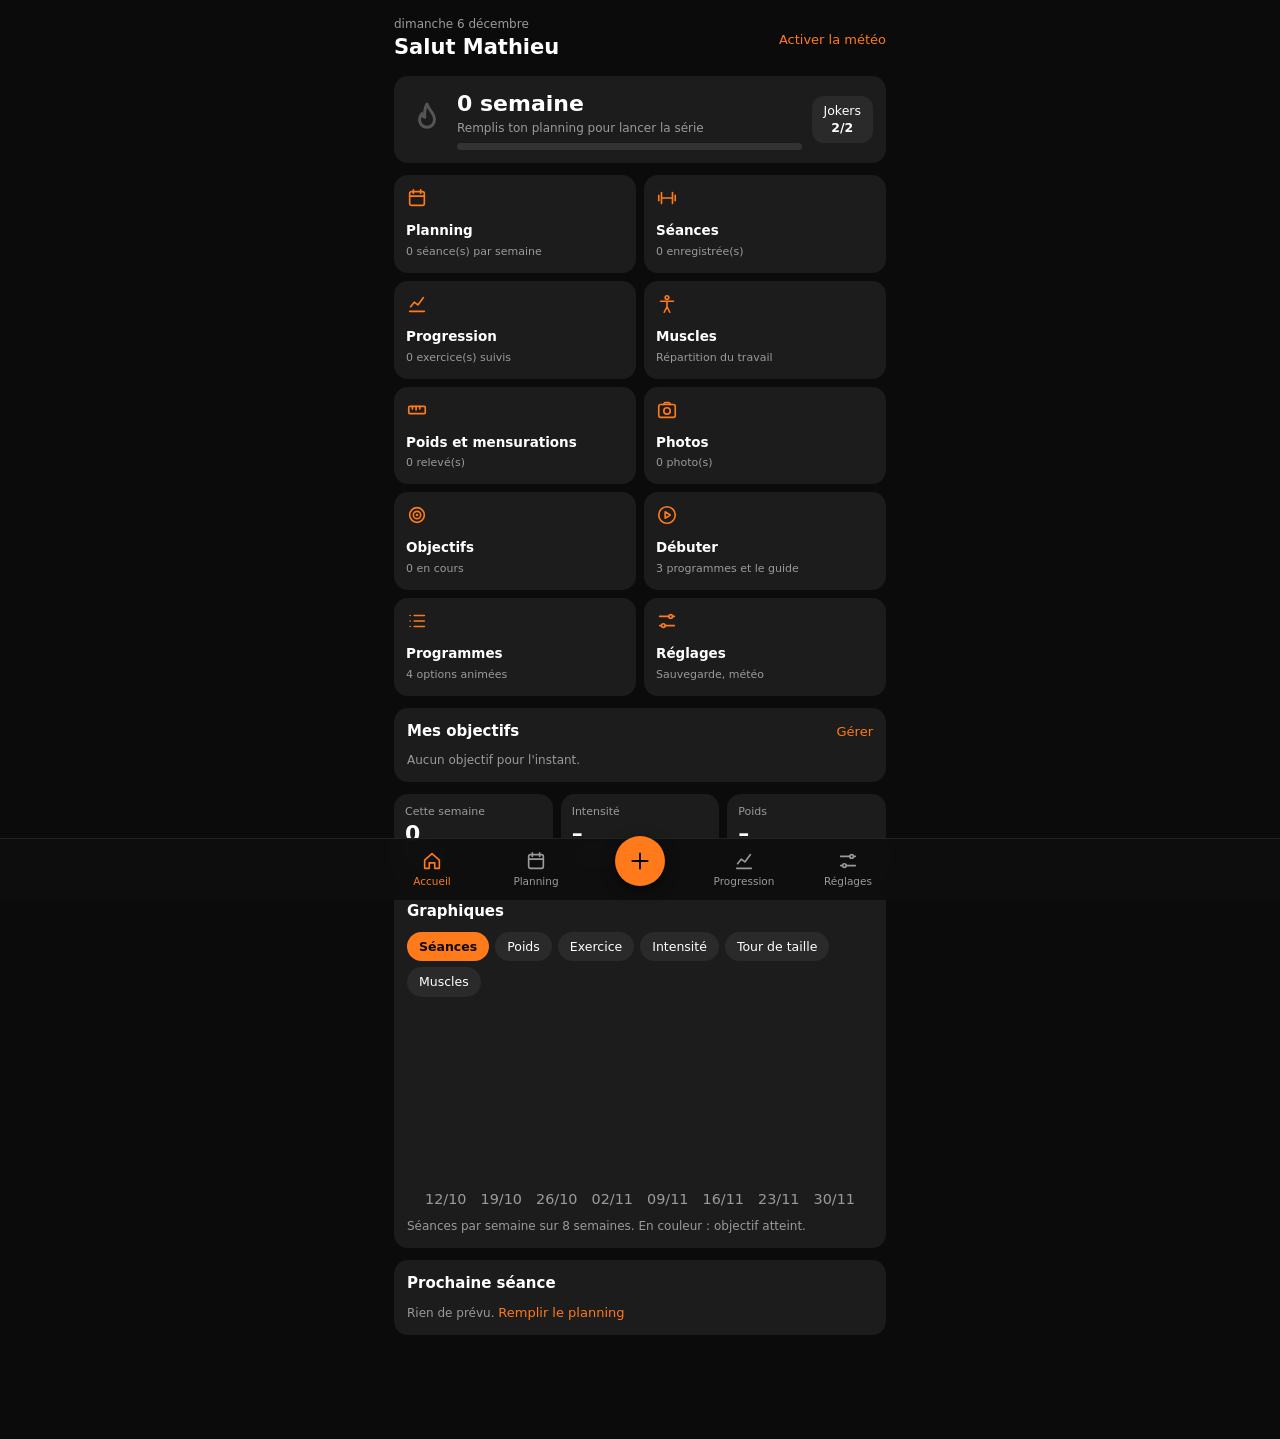
==== commit 12b47902: "Ajoute les rubriques Débuter et Programmes avec exercices animés - Débuter : 3 programmes pour début" ====
--- a/index.html
+++ b/index.html
@@ -83,6 +83,17 @@
 .play .bar{transform:scaleY(1)}.play .ln{stroke-dashoffset:0}.play .dot{opacity:1}.play .ar{opacity:.16}.play .rad{transform:scale(1)}
 .tip{font-size:12px;color:var(--mut);margin-top:6px;min-height:17px}
 .empty{font-size:13px;color:var(--mut);padding:18px 4px;text-align:center}
+.fig{display:block;width:100%;height:auto;background:#141414;border-radius:12px}
+.figb{text-align:left;animation:rise .4s ease both;animation-delay:calc(var(--i,0)*60ms)}
+.figb:active{transform:scale(.97)}
+.wk{display:grid;grid-template-columns:repeat(7,minmax(0,1fr));gap:4px;text-align:center}
+.wk div{border-radius:8px;padding:6px 1px;font-size:10px;background:#161616;color:var(--mut);min-height:44px;overflow:hidden;animation:rise .4s ease both;animation-delay:calc(var(--i,0)*60ms)}
+.wk div.on{background:color-mix(in srgb,var(--ac) 22%,#1c1c1c);color:#fff}
+.wk b{display:block;font-size:11px;color:var(--mut);font-weight:500;margin-bottom:2px}
+.wk.mini div{min-height:8px;padding:4px 0}
+.tag{display:inline-block;font-size:11px;padding:3px 9px;border-radius:999px;background:var(--c2);margin:0 4px 4px 0}
+.tag.a{background:var(--ac);color:#0b0b0b;font-weight:600}
+ul.pl{margin:4px 0 0;padding-left:18px;font-size:13px}ul.pl li{margin-bottom:3px}
 #nav{position:fixed;left:0;right:0;bottom:0;background:rgba(14,14,14,.94);backdrop-filter:blur(10px);border-top:1px solid #222;padding:6px 8px calc(6px + env(safe-area-inset-bottom));z-index:5}
 #nav div{max-width:520px;margin:0 auto;display:grid;grid-template-columns:repeat(5,1fr);align-items:center}
 #nav button{display:flex;flex-direction:column;align-items:center;gap:2px;font-size:10.5px;color:var(--mut);padding:5px 0;transition:color .2s,transform .15s}
@@ -155,7 +166,8 @@
 cloud:'<path d="M7 18a4 4 0 0 1-.5-8A5.5 5.5 0 0 1 17 9.5a4.3 4.3 0 0 1 0 8.5z"/>',
 rain:'<path d="M7 15a4 4 0 0 1-.5-8A5.5 5.5 0 0 1 17 6.5a4.3 4.3 0 0 1 0 8.5z"/><path d="M9 18l-1 3M13 18l-1 3M17 18l-1 3"/>',
 snow:'<path d="M7 15a4 4 0 0 1-.5-8A5.5 5.5 0 0 1 17 6.5a4.3 4.3 0 0 1 0 8.5z"/><path d="M8.5 19v.5M12 20v.5M15.5 19v.5"/>',
-bolt:'<path d="M13 3L5 14h6l-1 7 8-11h-6z"/>'};
+bolt:'<path d="M13 3L5 14h6l-1 7 8-11h-6z"/>',
+play:'<circle cx="12" cy="12" r="9"/><path d="M10 8.5l5.5 3.5-5.5 3.5z"/>',list:'<path d="M9 6h11M9 12h11M9 18h11M4.5 6h.01M4.5 12h.01M4.5 18h.01"/>'};
 const ic=(n,s=20)=>`<svg class="ic" width="${s}" height="${s}" viewBox="0 0 24 24" fill="none" stroke="currentColor" stroke-width="1.8" stroke-linecap="round" stroke-linejoin="round" aria-hidden="true">${I[n]}</svg>`;
 
 /* ---------- Outils ---------- */
@@ -270,7 +282,8 @@
 const w=latest('poids'),ps=bodySeries('poids'),dw=ps.length>1?ps[ps.length-1].v-ps[0].v:null;
 const tiles=[['planning','cal','Planning',curGoal()+' séance(s) par semaine'],['seances','bar','Séances',S.sessions.length+' enregistrée(s)'],['progression','chart','Progression',exWithData().length+' exercice(s) suivis'],
 ['muscles','body','Muscles','Répartition du travail'],['corps','ruler','Poids et mensurations',S.body.length+' relevé(s)'],['photos','photo','Photos',P.length+' photo(s)'],
-['objectifs','target','Objectifs',S.goals.length+' en cours'],['reglages','gear','Réglages','Sauvegarde, météo']];
+['objectifs','target','Objectifs',S.goals.length+' en cours'],['debuter','play','Débuter',BEG.length+' programmes et le guide'],
+['programmes','list','Programmes',OPT.length+' options animées'],['reglages','gear','Réglages','Sauvegarde, météo']];
 const hc=homeChart();
 return`<div class="row sp" style="margin-bottom:14px"><div><div class="sm mut">${new Date().toLocaleDateString('fr-FR',{weekday:'long',day:'numeric',month:'long'})}</div><h1>Salut ${esc(S.settings.name)}</h1></div><div id="wx" style="text-align:right"></div></div>
 <div class="card row"><span class="flame ${st.n?'':'off'}">${ic('flame',40)}</span><div class="grow"><div style="font-size:22px;font-weight:600"><span class="cnt" data-to="${st.n}">0</span> semaine${st.n>1?'s':''}</div>
@@ -299,9 +312,9 @@
 while(d<=end||dow(d)!==0){const p=planFor(d),done=S.sessions.some(s=>s.date===d);
 cells+=`<button class="day ${d.slice(0,7)!==ui.month?'out':''} ${p.paused?'pause':done?'done':p.prog?'plan':''} ${d===t?'today':''}" data-act="dayOpen" data-d="${d}">${+d.slice(8)}<small>${done&&!p.prog?'fait':esc(progName(p.prog))}</small></button>`;d=addD(d,1);if(d>end&&dow(d)===0)break}
 return head('Planning')+
-`<div class="card"><div class="row sp"><h2>Semaine type</h2><span class="sm mut" style="margin-bottom:10px">${st.count}/${st.goal} cette semaine</span></div>
-${S.programmes.length?DAYS.map((n,i)=>`<div class="row" style="margin-bottom:6px"><span style="width:76px" class="sm">${n}</span><select data-chg="tpl" data-i="${i}">${opt('','Repos',S.template[i]||'')}${S.programmes.map(p=>opt(p.id,p.name,S.template[i])).join('')}</select></div>`).join('')+`<div class="xs mut">La semaine type se répète toutes les semaines dans le calendrier.</div>`
-:`<div class="sm mut">Crée d'abord tes séances types ci-dessous (par exemple « Pec jambes »), puis attribue-les aux jours.</div>`}</div>
+`<div class="card"><div class="row sp"><div><h2 style="margin-bottom:2px">Semaine type</h2><div class="xs mut" style="margin-bottom:10px">${st.count}/${st.goal} séance(s) faite(s) cette semaine</div></div><button class="btn s" data-act="weekFill" style="margin-bottom:10px">${ic('edit',16)} Remplir ma semaine</button></div>
+${S.template.some(t=>t&&progById(t))?DAYS.map((n,i)=>`<div class="row" style="margin-bottom:6px"><span style="width:76px" class="sm">${n}</span><select data-chg="tpl" data-i="${i}">${opt('','Repos',S.template[i]||'')}${S.programmes.map(p=>opt(p.id,p.name,S.template[i])).join('')}</select></div>`).join('')+`<div class="xs mut">La semaine type se répète toutes les semaines dans le calendrier.</div>`
+:`<div class="sm mut">Touche « Remplir ma semaine » et écris la séance de chaque jour en une fois, par exemple « Pec jambes ». Elle se répétera sur tous les mois.</div>`}</div>
 <div class="card"><div class="row sp"><h2>Mes séances types</h2><button class="btn s" data-act="progEdit" style="margin-bottom:10px">${ic('plus',16)} Créer</button></div>
 ${S.programmes.map(p=>`<button class="li" data-act="progEdit" data-id="${p.id}"><div class="grow"><div>${esc(p.name)}</div><div class="xs mut">${p.exIds.length} exercice(s)${progMuscles(p.id)?' · '+esc(progMuscles(p.id)):''}</div></div><span class="mut">${ic('edit',18)}</span></button>`).join('')||'<div class="sm mut">Aucune séance type.</div>'}</div>
 <div class="card"><div class="row sp" style="margin-bottom:10px"><button class="ib" data-act="month" data-v="-1" aria-label="Mois précédent">${ic('back')}</button><h2 style="margin:0;text-transform:capitalize">${pd(first).toLocaleDateString('fr-FR',{month:'long',year:'numeric'})}</h2><button class="ib" data-act="month" data-v="1" aria-label="Mois suivant">${ic('next')}</button></div>
@@ -386,7 +399,128 @@
 <label class="row" style="color:#fff;font-size:14px;margin:0 0 10px"><input type="checkbox" id="expPh" checked> Inclure les photos</label>
 <div class="g2"><button class="btn gh" data-act="export">Exporter</button><button class="btn gh" data-act="importPick">Importer</button></div><input type="file" id="impF" accept="application/json,.json" hidden data-chg="import">
 <button class="btn dg full" data-act="reset" style="margin-top:10px">Tout effacer</button></div>
-<div class="xs mut" style="text-align:center">Suivi sport · version 1.0</div>`};
+<div class="xs mut" style="text-align:center">Suivi sport · version 1.3</div>`};
+
+/* ---------- Animations d'exercices (bonhomme vu de profil, entre deux positions) ---------- */
+const STD={head:[100,30],sh:[100,46],hip:[100,82],knee:[100,111],foot:[100,140]};
+const AN={
+squat:{n:'Squat',bar:'sh',a:{...STD,elb:[107,62],hand:[104,48]},b:{head:[110,61],sh:[104,74],hip:[84,106],knee:[112,112],foot:[100,140],elb:[110,90],hand:[107,76]},
+tips:['Pieds largeur d\'épaules, pointes légèrement ouvertes.','Descends en poussant les fesses vers l\'arrière, dos droit, genoux dans l\'axe des pieds.','Remonte en poussant dans les talons, sans décoller ceux-ci.']},
+bench:{n:'Développé couché',bar:'hand',props:'<rect x="46" y="110" width="84" height="6" rx="2" fill="#444"/><path d="M58 116v24M120 116v24" stroke="#444" stroke-width="4"/>',
+a:{head:[54,101],sh:[68,104],hip:[106,104],knee:[134,108],foot:[138,140],elb:[68,84],hand:[68,64]},b:{elb:[82,112],hand:[70,96]},
+tips:['Omoplates serrées, pieds bien à plat au sol.','Descends la barre au milieu de la poitrine, coudes à environ 45° du buste.','Pousse jusqu\'à tendre les bras, sans décoller les fesses du banc.']},
+pullup:{n:'Tractions',props:'<path d="M78 24h44" stroke="var(--ac)" stroke-width="4" stroke-linecap="round"/>',
+a:{head:[105,52],sh:[100,62],hip:[100,99],knee:[103,121],foot:[92,140],elb:[100,43],hand:[100,24]},b:{head:[93,12],sh:[100,44],hip:[100,81],knee:[103,104],foot:[92,123],elb:[116,34],hand:[100,24]},
+tips:['Pars bras tendus, épaules basses.','Tire les coudes vers les hanches jusqu\'à passer le menton au-dessus de la barre.','Redescends lentement. Trop dur au début : utilise la machine assistée ou un élastique.']},
+ohp:{n:'Développé militaire',bar:'hand',a:{...STD,elb:[110,62],hand:[106,44]},b:{...STD,elb:[103,27],hand:[102,8]},
+tips:['Barre au niveau des clavicules, abdos et fessiers serrés.','Pousse à la verticale jusqu\'à tendre les bras au-dessus de la tête.','Ne cambre pas le bas du dos : si ça arrive, la charge est trop lourde.']},
+curl:{n:'Curl',bar:'hand',r:6,a:{...STD,elb:[101,66],hand:[103,86]},b:{...STD,elb:[101,66],hand:[112,50]},
+tips:['Coudes collés au corps, ils ne bougent pas.','Monte la charge en contractant le biceps, sans balancer le buste.','Redescends lentement jusqu\'à presque tendre le bras.']},
+dead:{n:'Soulevé de terre',bar:'hand',a:{head:[124,66],sh:[114,76],hip:[84,98],knee:[108,113],foot:[100,140],elb:[113,96],hand:[112,116]},b:{...STD,elb:[101,66],hand:[102,86]},
+tips:['Barre contre les tibias, dos plat, poitrine sortie.','Pousse dans le sol avec les jambes et garde la barre près du corps.','Termine debout, hanches verrouillées, sans te pencher en arrière. Ne jamais arrondir le dos.']},
+lunge:{n:'Fentes',bar:'hand',r:6,a:{head:[100,32],sh:[100,48],hip:[100,84],knee:[110,112],foot:[120,140],knee2:[90,112],foot2:[76,138],elb:[101,68],hand:[102,88]},
+b:{head:[100,54],sh:[100,70],hip:[100,106],knee:[127,112],foot:[124,140],knee2:[92,134],foot2:[66,134],elb:[101,90],hand:[102,110]},
+tips:['Fais un grand pas, buste droit.','Descends jusqu\'à ce que le genou arrière frôle le sol.','Pousse sur la jambe avant pour remonter, genou dans l\'axe du pied.']},
+row:{n:'Rowing',bar:'hand',a:{head:[129,70],sh:[118,78],hip:[86,96],knee:[106,114],foot:[100,140],elb:[118,97],hand:[118,116]},b:{elb:[102,88],hand:[112,104]},
+tips:['Buste penché à environ 45°, dos plat, genoux fléchis.','Tire la barre vers le nombril en serrant les omoplates.','Le buste ne bouge pas : seuls les bras travaillent.']},
+lat:{n:'Tirage vertical',bar:'hand',r:5,cable:[105,4],props:'<rect x="86" y="108" width="28" height="6" rx="2" fill="#444"/><path d="M100 114v26" stroke="#444" stroke-width="4"/>',
+a:{head:[100,52],sh:[100,68],hip:[100,104],knee:[126,104],foot:[126,138],elb:[108,50],hand:[106,30]},b:{elb:[116,80],hand:[110,62]},
+tips:['Buste légèrement incliné en arrière, poitrine sortie.','Tire la barre vers le haut de la poitrine, coudes vers le bas.','Contrôle la remontée, bras presque tendus en haut.']},
+plank:{n:'Gainage planche',a:{head:[145,106],sh:[131,112],hip:[96,121],knee:[66,130],foot:[36,138],elb:[132,137],hand:[150,138]},b:{sh:[131,111],hip:[96,119]},
+tips:['Coudes sous les épaules, corps aligné de la tête aux talons.','Serre les abdos et les fessiers, ne creuse pas le bas du dos.','Respire normalement. Arrête la série quand le bassin s\'affaisse.']},
+push:{n:'Extensions triceps',bar:'hand',r:5,cable:[128,6],a:{...STD,elb:[104,68],hand:[120,58]},b:{...STD,elb:[104,68],hand:[108,87]},
+tips:['Coudes serrés contre le corps, ils restent fixes.','Pousse vers le bas jusqu\'à tendre complètement les bras.','Remonte lentement jusqu\'à l\'horizontale des avant-bras.']},
+hip:{n:'Hip Thrust',bar:'hip',props:'<rect x="28" y="96" width="36" height="8" rx="2" fill="#444"/><path d="M36 104v36M58 104v36" stroke="#444" stroke-width="4"/>',
+a:{head:[46,86],sh:[58,92],hip:[88,114],knee:[117,108],foot:[120,140],elb:[72,108],hand:[88,114]},b:{hip:[94,96],knee:[121,108],elb:[75,100],hand:[94,96]},
+tips:['Haut du dos en appui sur le banc, barre sur le pli des hanches.','Monte le bassin jusqu\'à aligner épaules, hanches et genoux.','Serre les fessiers une seconde en haut, puis redescends en contrôlant.']},
+dips:{n:'Dips',props:'<path d="M84 79h32M100 79v61" stroke="#444" stroke-width="4" stroke-linecap="round"/>',
+a:{head:[100,25],sh:[100,40],hip:[102,76],knee:[105,104],foot:[88,122],elb:[100,59],hand:[100,78]},b:{head:[112,49],sh:[104,62],hip:[100,97],knee:[104,124],foot:[88,138],elb:[86,66],hand:[100,78]},
+tips:['Pars bras tendus, épaules basses, buste légèrement penché.','Descends jusqu\'à ce que les bras soient à peu près à l\'horizontale.','Remonte en poussant. Trop dur au début : utilise la machine assistée.']}
+};
+const figSvg=k=>`<svg class="fig" data-an="${k}" viewBox="0 0 200 160" role="img" aria-label="Animation : ${esc(AN[k].n)}"><line x1="10" y1="142" x2="190" y2="142" stroke="#2c2c2c" stroke-width="2"/>${AN[k].props||''}<g></g></svg>`;
+function drawFig(svg,t){const a=AN[svg.dataset.an];if(!a)return;const J={};for(const k in a.a){const p=a.a[k],q=a.b[k]||p;J[k]=[p[0]+(q[0]-p[0])*t,p[1]+(q[1]-p[1])*t]}
+const L=(p,q,w,c)=>`<line x1="${p[0].toFixed(1)}" y1="${p[1].toFixed(1)}" x2="${q[0].toFixed(1)}" y2="${q[1].toFixed(1)}" stroke="${c||'#fff'}" stroke-width="${w}" stroke-linecap="round"/>`;
+let s='';if(a.cable)s+=L(a.cable,J.hand,1.5,'var(--ac)');
+if(J.knee2)s+=L(J.hip,J.knee2,5,'#8a8a8a')+L(J.knee2,J.foot2,5,'#8a8a8a');
+s+=L(J.hip,J.knee,5.5)+L(J.knee,J.foot,5.5)+L(J.sh,J.hip,6.5)+L(J.sh,J.head,4)+`<circle cx="${J.head[0].toFixed(1)}" cy="${J.head[1].toFixed(1)}" r="9" fill="#fff"/>`+L(J.sh,J.elb,4.5,'#d8d8d8')+L(J.elb,J.hand,4.5,'#d8d8d8');
+if(a.bar){const p=J[a.bar];s+=`<circle cx="${p[0].toFixed(1)}" cy="${p[1].toFixed(1)}" r="${a.r||10}" fill="#0b0b0b" stroke="var(--ac)" stroke-width="3"/><circle cx="${p[0].toFixed(1)}" cy="${p[1].toFixed(1)}" r="2" fill="var(--ac)"/>`}
+svg.lastElementChild.innerHTML=s}
+const RM=window.matchMedia&&matchMedia('(prefers-reduced-motion:reduce)').matches;
+function tick(ts){const f=document.querySelectorAll('svg.fig');if(f.length){const t=RM?.5:(1-Math.cos(ts/2600*2*Math.PI))/2;f.forEach(x=>drawFig(x,t))}requestAnimationFrame(tick)}
+
+/* ---------- Programmes prêts à l'emploi ---------- */
+const X={sq:'Squat',dc:'Développé couché (barre ou haltères)',di:'Développé incliné (barre ou haltères)',dips:'Dips (poids du corps ou machine)',conv:'Développé à la machine convergente',fly:'Pec Fly (machine)',
+tr:'Tractions (pronation ou supination)',tv:'Tirage vertical à la poulie',row:'Rowing barre ou haltères',th:'Tirage horizontal à la poulie',sdt:'Soulevé de terre (Deadlift)',
+dm:'Développé militaire (barre ou haltères)',el:'Élévations latérales (haltères ou poulie)',ois:'Oiseau (haltères, poulie ou machine)',tm:'Tirage menton',
+pr:'Presse à cuisses',fe:'Fentes (marchées ou sur place)',ht:'Hip Thrust',le:'Leg Extension',lc:'Leg Curl (allongé ou assis)',
+cb:'Curl barre ou haltères',cp:'Curl pupitre (libre ou machine)',cm:'Curl marteau',bf:'Barre au front',et:'Extensions triceps à la poulie haute',cr:'Crunch (sol ou poulie)',ga:'Gainage planche'};
+const ANMAP={[X.sq]:'squat',[X.dc]:'bench',[X.tr]:'pullup',[X.dm]:'ohp',[X.cb]:'curl',[X.cm]:'curl',[X.sdt]:'dead',[X.fe]:'lunge',[X.row]:'row',[X.tv]:'lat',[X.ga]:'plank',[X.et]:'push',[X.ht]:'hip',[X.dips]:'dips'};
+const PUSH=[[X.dc,'4×8'],[X.di,'3×10'],[X.dm,'3×10'],[X.el,'3×15'],[X.et,'3×12']],PULL=[[X.tr,'4×6 à 10'],[X.row,'3×10'],[X.th,'3×12'],[X.cb,'3×10'],[X.cm,'2×12']],LEGS=[[X.sq,'4×8'],[X.pr,'3×12'],[X.lc,'3×12'],[X.ht,'3×10'],[X.cr,'3×15']];
+const HAUT=[[X.dc,'3×8 à 10'],[X.row,'3×8 à 10'],[X.dm,'3×10'],[X.tv,'3×10'],[X.cb,'2×12'],[X.et,'2×12']],BAS=[[X.sq,'3×8 à 10'],[X.sdt,'3×8'],[X.fe,'3×10 par jambe'],[X.lc,'3×12'],[X.ga,'3×30 s']];
+const BEG=[
+{id:'fb2',name:'Full body 2 jours',lvl:'Tout premier mois',who:'Tu n\'as jamais fait de musculation, ou tu reprends après un long arrêt.',
+desc:'Deux séances identiques sur machines guidées. Tu apprends les mouvements sans risque et tu prends l\'habitude de venir.',
+plus:['Machines guidées : la trajectoire est sûre','Séance courte, environ 40 minutes','Deux jours suffisent pour progresser au début'],minus:['Vite trop léger : passe au Full body 3 jours après 4 à 6 semaines'],
+week:['Full body machines',0,0,'Full body machines',0,0,0],sessions:{'Full body machines':[[X.pr,'3×12'],[X.conv,'3×12'],[X.th,'3×12'],[X.el,'2×15'],[X.cr,'3×15']]},
+how:['Commence très léger : la dernière répétition doit rester propre.','Ajoute un peu de charge dès que les 3 séries passent facilement.']},
+{id:'fb3',name:'Full body 3 jours',lvl:'Débutant',who:'Le meilleur point de départ : tout le corps travaille trois fois par semaine.',
+desc:'La même séance le lundi, le mercredi et le vendredi, avec six mouvements de base. Répéter souvent les mêmes gestes est ce qui fait progresser le plus vite un débutant.',
+plus:['Chaque muscle travaille 3 fois par semaine','Peu d\'exercices à apprendre','Un jour de repos entre chaque séance'],minus:['Séance d\'environ une heure','Demande d\'apprendre le squat et le développé couché avec une barre'],
+week:['Full body',0,'Full body',0,'Full body',0,0],sessions:{'Full body':[[X.sq,'3×10'],[X.dc,'3×10'],[X.tv,'3×10'],[X.dm,'3×10'],[X.lc,'3×12'],[X.ga,'3×30 s']]},
+how:['Les deux premières semaines, travaille la technique avec des charges légères.','Quand tu réussis 3×10, ajoute 2,5 kg à la séance suivante.','Garde ce programme 8 à 12 semaines avant d\'en changer.']},
+{id:'hb4',name:'Haut / Bas 4 jours',lvl:'Après 2 à 3 mois',who:'Tu tiens le Full body sans difficulté et tu veux plus de volume.',
+desc:'Deux séances pour le haut du corps et deux pour le bas. Chaque muscle travaille deux fois par semaine, avec plus d\'exercices par séance.',
+plus:['Plus de travail par muscle','Séances plus variées','Mercredi et week-end libres'],minus:['Quatre jours à tenir chaque semaine','Le soulevé de terre demande une bonne technique'],
+week:['Haut du corps','Bas du corps',0,'Haut du corps','Bas du corps',0,0],sessions:{'Haut du corps':HAUT,'Bas du corps':BAS},
+how:['Travaille dans la fourchette indiquée : en haut de la fourchette sur toutes les séries, augmente la charge.','Si une séance saute, reprends là où tu t\'es arrêté, sans doubler.']}];
+const OPT=[
+{id:'ppl3',name:'Push Pull Legs 3 jours',lvl:'Intermédiaire',who:'Tu veux des séances ciblées sans y passer toute la semaine.',
+desc:'Trois séances par type de mouvement : pousser (pectoraux, épaules, triceps), tirer (dos, biceps) et jambes.',
+plus:['Séances logiques : les muscles d\'une séance travaillent ensemble','Un jour de repos entre chaque séance','Facile à passer en 6 jours plus tard'],minus:['Chaque muscle ne travaille qu\'une fois par semaine'],
+week:['Push',0,'Pull',0,'Legs',0,0],sessions:{Push:PUSH,Pull:PULL,Legs:LEGS},how:['Commence chaque séance par le premier exercice, le plus lourd.','Note tes charges : l\'objectif est d\'ajouter une répétition ou un peu de poids chaque semaine.']},
+{id:'ppl6',name:'Push Pull Legs 6 jours',lvl:'Confirmé',who:'Tu as du temps, une bonne récupération et au moins un an de pratique.',
+desc:'Le même enchaînement Push, Pull, Legs fait deux fois par semaine. Chaque muscle travaille deux fois.',
+plus:['Gros volume d\'entraînement','Chaque muscle travaille deux fois par semaine'],minus:['Six jours par semaine : la récupération et le sommeil doivent suivre','Un seul jour de repos'],
+week:['Push','Pull','Legs','Push','Pull','Legs',0],sessions:{Push:PUSH,Pull:PULL,Legs:LEGS},how:['Sur la deuxième moitié de semaine, tu peux alléger un peu les charges et monter les répétitions.','Fatigue qui s\'installe ou charges qui baissent : prends une semaine plus légère.']},
+{id:'hb4b',name:'Haut / Bas 4 jours',lvl:'Débutant à intermédiaire',who:'Tu veux travailler chaque muscle deux fois par semaine en quatre séances.',
+desc:'Deux séances pour le haut du corps, deux pour le bas. Un bon équilibre entre fréquence et temps passé à la salle.',
+plus:['Chaque muscle travaille deux fois par semaine','Mercredi et week-end libres','Convient longtemps'],minus:['Séances du haut assez longues'],
+week:['Haut du corps','Bas du corps',0,'Haut du corps','Bas du corps',0,0],sessions:{'Haut du corps':HAUT,'Bas du corps':BAS},how:['En haut de la fourchette de répétitions sur toutes les séries, augmente la charge.']},
+{id:'split5',name:'Split 5 jours',lvl:'Intermédiaire',who:'Tu aimes consacrer une séance entière à un seul groupe musculaire.',
+desc:'Un groupe musculaire par jour, du lundi au vendredi. C\'est l\'organisation classique des salles de musculation.',
+plus:['Beaucoup d\'exercices pour chaque muscle','Séances courtes et ciblées','Week-end libre'],minus:['Chaque muscle ne travaille qu\'une fois par semaine','Une séance manquée, c\'est un muscle non travaillé de la semaine'],
+week:['Pectoraux','Dos','Épaules','Jambes','Bras',0,0],sessions:{Pectoraux:[[X.dc,'4×8'],[X.di,'3×10'],[X.fly,'3×12'],[X.dips,'3×10']],Dos:[[X.tr,'4×8'],[X.row,'4×10'],[X.tv,'3×12'],[X.sdt,'3×6']],
+'Épaules':[[X.dm,'4×8'],[X.el,'4×15'],[X.ois,'3×15'],[X.tm,'3×12']],Jambes:[[X.sq,'4×8'],[X.pr,'3×12'],[X.le,'3×15'],[X.lc,'3×12'],[X.ht,'3×10']],Bras:[[X.cb,'3×10'],[X.cp,'3×12'],[X.bf,'3×10'],[X.et,'3×12']]},
+how:['Ne saute pas la séance jambes : c\'est la moitié du corps.','Garde le même ordre de jours pour laisser récupérer épaules et bras.']}];
+const progDef=id=>BEG.concat(OPT).find(p=>p.id===id);
+function exIdByName(n){let e=S.exercises.find(x=>x.name.toLowerCase()===n.toLowerCase());if(!e){const d=DEFEX.find(x=>x[0]===n);e={id:uid(),name:n,muscle:d?d[1]:'Pectoraux'};S.exercises.push(e)}return e.id}
+const nDays=p=>p.week.filter(Boolean).length;
+const progCard=(p,i)=>`<button class="card figb" style="--i:${i};width:100%;display:block" data-act="progOpen" data-id="${p.id}"><div class="row sp"><b style="font-size:16px">${esc(p.name)}</b><span class="ac">${ic('next',18)}</span></div>
+<div style="margin:6px 0 4px"><span class="tag a">${nDays(p)} jours par semaine</span><span class="tag">${esc(p.lvl)}</span></div><div class="sm mut" style="margin-bottom:8px">${esc(p.who)}</div>
+<div class="wk mini">${p.week.map(w=>`<div class="${w?'on':''}" style="${w?'background:var(--ac)':''}"></div>`).join('')}</div></button>`;
+const GUIDE=[['Avant de commencer','Échauffe-toi 5 à 10 minutes (vélo, rameur ou marche rapide). Avant chaque exercice, fais une ou deux séries avec une charge très légère.'],
+['Lire « 3×10 »','Trois séries de dix répétitions. Tu fais dix répétitions, tu te reposes, et tu recommences, trois fois en tout.'],
+['Choisir la bonne charge','Prends une charge avec laquelle tu termines la série en gardant encore deux répétitions en réserve. Si la technique se dégrade, c\'est trop lourd.'],
+['Le repos entre les séries','Compte 1 min 30 à 2 minutes. Sur le squat et le soulevé de terre, tu peux aller jusqu\'à 3 minutes.'],
+['Comment progresser','Quand tu réussis toutes les séries au nombre de répétitions prévu, ajoute la plus petite charge possible (souvent 2,5 kg) à la séance suivante. Note chaque séance dans l\'application pour le voir.'],
+['La technique avant la charge','Un mouvement complet et contrôlé avec peu de poids vaut mieux qu\'un demi-mouvement lourd. Descends lentement, sans élan.'],
+['La récupération','Laisse au moins un jour entre deux séances qui travaillent les mêmes muscles. Les courbatures des premières semaines sont normales et diminuent vite.'],
+['Quand s\'arrêter','Une douleur vive ou dans une articulation n\'est pas une courbature : arrête l\'exercice. Si elle persiste, demande l\'avis d\'un médecin ou d\'un kinésithérapeute.']];
+V.debuter=()=>head('Débuter')+`<div class="card"><h2>Par où commencer</h2><div class="sm mut">Trois programmes, du plus simple au plus complet. Commence par celui qui correspond à ton niveau, puis passe au suivant quand il devient facile. Chaque programme montre les mouvements en animation.</div></div>
+${BEG.map(progCard).join('')}<div class="card"><h2>Comment faire les séances</h2>${GUIDE.map((g,i)=>`<details ${i?'':'open'}><summary><span>${g[0]}</span><span class="mut">${ic('next',16)}</span></summary><div class="sm mut" style="padding-bottom:10px">${g[1]}</div></details>`).join('')}</div>`;
+V.programmes=()=>head('Programmes')+`<div class="card"><h2>Choisir son organisation</h2><div class="sm mut">Quatre façons de répartir ses séances dans la semaine. Ouvre un programme pour voir le détail, les exercices animés, et l'ajouter à ton planning.</div></div>
+${OPT.map(progCard).join('')}<div class="card"><h2>Comment choisir</h2><ul class="pl mut"><li>3 jours disponibles : Push Pull Legs 3 jours.</li><li>4 jours : Haut / Bas.</li><li>5 jours, une séance par muscle : Split 5 jours.</li><li>6 jours et une bonne récupération : Push Pull Legs 6 jours.</li></ul>
+<div class="xs mut" style="margin-top:8px">Le meilleur programme est celui que tu arrives à suivre chaque semaine. Si tu débutes, passe d'abord par la rubrique Débuter.</div></div>`;
+V.prog=()=>{const p=progDef(ui.progSel)||BEG[1],an=[...new Set(Object.values(p.sessions).flat().map(e=>ANMAP[e[0]]).filter(Boolean))].slice(0,6);
+return`<div class="row" style="margin-bottom:14px"><button class="ib" data-act="histBack" aria-label="Retour">${ic('back')}</button><h1>${esc(p.name)}</h1></div>
+<div class="card"><div style="margin-bottom:6px"><span class="tag a">${nDays(p)} jours par semaine</span><span class="tag">${esc(p.lvl)}</span></div><div class="sm">${esc(p.desc)}</div>
+<div class="sm mut" style="margin-top:8px">Pour qui : ${esc(p.who)}</div><div class="g2" style="margin-top:10px"><div><b class="sm ac">Avantages</b><ul class="pl mut">${p.plus.map(x=>`<li>${esc(x)}</li>`).join('')}</ul></div><div><b class="sm">Limites</b><ul class="pl mut">${p.minus.map(x=>`<li>${esc(x)}</li>`).join('')}</ul></div></div></div>
+<div class="card"><h2>La semaine</h2><div class="wk">${p.week.map((w,i)=>`<div class="${w?'on':''}" style="--i:${i}"><b>${DAYS[i].slice(0,3)}</b>${w?esc(w):'Repos'}</div>`).join('')}</div></div>
+<div class="card"><h2>Exemples en animation</h2><div class="g2">${an.map((k,i)=>`<button class="figb" style="--i:${i}" data-act="exInfo" data-k="${k}">${figSvg(k)}<div class="sm" style="margin:5px 2px 4px">${esc(AN[k].n)}</div></button>`).join('')}</div><div class="xs mut" style="margin-top:6px">Touche une animation pour voir les consignes.</div></div>
+${Object.keys(p.sessions).map(n=>`<div class="card"><h2>Séance « ${esc(n)} »</h2>${p.sessions[n].map(e=>{const k=ANMAP[e[0]];return`<${k?'button':'div'} class="li" ${k?`data-act="exInfo" data-k="${k}" data-n="${esc(e[0])}"`:''}><span class="${k?'ac':'mut'}" style="display:inline-flex;opacity:${k?1:.25}">${ic('play',20)}</span><span class="grow sm">${esc(e[0])}</span><b class="sm" style="white-space:nowrap">${e[1]}</b></${k?'button':'div'}>`}).join('')}</div>`).join('')}
+<div class="card"><h2>Comment le suivre</h2><ul class="pl mut">${p.how.map(x=>`<li>${esc(x)}</li>`).join('')}<li>Repos de 1 min 30 à 2 minutes entre les séries.</li></ul></div>
+<button class="btn full" data-act="progUse" data-id="${p.id}">${ic('cal',18)} Utiliser ce programme dans mon planning</button>
+<div class="xs mut" style="text-align:center;margin-top:8px">Les séances et leurs exercices seront créés, et ta semaine type remplacée.</div>`};
 
 /* ---------- Rendu et navigation ---------- */
 const route=()=>{const r=location.hash.replace('#/','')||'home';return V[r]?r:'home'};
@@ -434,6 +568,19 @@
 const p=progById(el.dataset.id);if(p){p.name=name;p.exIds=exIds}else S.programmes.push({id:uid(),name,exIds});closeSheet();refresh()},
 progDel(el){if(!confirm('Supprimer cette séance type ? Le planning passera en repos pour ces jours.'))return;S.programmes=S.programmes.filter(p=>p.id!==el.dataset.id);S.template=S.template.map(t=>t===el.dataset.id?null:t);closeSheet();refresh()},
 /* pauses */
+/* saisie de toute la semaine type en une fois */
+weekFill(){const fut=Object.keys(S.overrides).filter(d=>d>=today()).length;
+sheet(`<h2>Ma semaine type</h2><div class="sm mut" style="margin-bottom:6px">Écris la séance de chaque jour. Laisse vide pour un jour de repos. Elle s'appliquera à toutes les semaines, ce mois-ci et les suivants.</div>
+<datalist id="progList">${S.programmes.map(p=>`<option value="${esc(p.name)}">`).join('')}</datalist>
+${DAYS.map((n,i)=>`<label>${n}</label><input type="text" class="wF" data-i="${i}" list="progList" value="${esc(progName(S.template[i]))}" placeholder="Repos" autocomplete="off">`).join('')}
+${fut?`<label class="row" style="color:#fff;font-size:14px;margin:14px 0 0"><input type="checkbox" id="wReset"> Annuler aussi mes ${fut} changement(s) ponctuel(s) à venir</label>`:''}
+<button class="btn full" data-act="weekSave" style="margin-top:16px">${ic('check',18)} Appliquer à toutes les semaines</button>`)},
+weekSave(){const created=[];
+S.template=$$('.wF').map(inp=>{const n=inp.value.trim().replace(/\s+/g,' ');if(!n||/^repos$/i.test(n))return null;
+let p=S.programmes.find(x=>x.name.toLowerCase()===n.toLowerCase());if(!p){p={id:uid(),name:n,exIds:[]};S.programmes.push(p);created.push(n)}return p.id});
+const r=$('#wReset');if(r&&r.checked)Object.keys(S.overrides).forEach(d=>{if(d>=today())delete S.overrides[d]});
+closeSheet();refresh();const k=S.template.filter(Boolean).length;
+toast(`Semaine enregistrée : ${k} séance${k>1?'s':''} par semaine`)},
 pauseAdd(){sheet(`<h2>Nouvelle pause</h2><label>Motif</label><input type="text" id="paL" placeholder="Vacances"><div class="g2"><div><label>Du</label><input type="date" id="paF" value="${today()}"></div><div><label>Au</label><input type="date" id="paT" value="${addD(today(),6)}"></div></div><button class="btn full" data-act="pauseSave" style="margin-top:14px">Enregistrer</button>`)},
 pauseSave(){const f=$('#paF').value,t=$('#paT').value;if(!f||!t||t<f)return toast('Vérifie les dates');S.pauses.push({id:uid(),from:f,to:t,label:$('#paL').value.trim()});closeSheet();refresh()},
 pauseDel(el){S.pauses=S.pauses.filter(p=>p.id!==el.dataset.id);refresh()},
@@ -527,7 +674,17 @@
 function applyAccent(){document.documentElement.style.setProperty('--ac',S.settings.accent)}
 
 /* ---------- Démarrage ---------- */
-applyAccent();recordGoal();render(true);
+Object.assign(A,{
+progOpen(el){ui.progSel=el.dataset.id;go('prog')},
+exInfo(el){const k=el.dataset.k,a=AN[k];if(!a)return;sheet(`<h2>${esc(el.dataset.n||a.n)}</h2>${figSvg(k)}<ul class="pl" style="margin-top:12px">${a.tips.map(t=>`<li>${t}</li>`).join('')}</ul>
+<div class="xs mut" style="margin-top:10px">Animation schématique, vue de profil. En couleur : la barre, l'haltère ou le câble.</div>`)},
+progUse(el){const p=progDef(el.dataset.id);if(!p)return;
+if(!confirm(`Utiliser « ${p.name} » ?\n\nTa semaine type actuelle sera remplacée par ce programme. Tes séances déjà enregistrées ne changent pas.`))return;
+const ids={};Object.keys(p.sessions).forEach(n=>{let sp=S.programmes.find(x=>x.name.toLowerCase()===n.toLowerCase());const exIds=p.sessions[n].map(e=>exIdByName(e[0]));
+if(!sp){sp={id:uid(),name:n,exIds};S.programmes.push(sp)}else if(!sp.exIds.length)sp.exIds=exIds;ids[n]=sp.id});
+S.template=p.week.map(n=>n?ids[n]:null);save();toast('Programme ajouté à ton planning');location.hash='#/planning'}
+});
+applyAccent();recordGoal();render(true);requestAnimationFrame(tick);
 (async()=>{try{DB=await idb();P=await tx('readonly',s=>s.getAll())||[];if(P.length&&(route()==='home'||route()==='photos'))render(false)}catch(e){}
 if(navigator.storage&&navigator.storage.persist)navigator.storage.persist().catch(()=>{});
 if('serviceWorker'in navigator&&location.protocol.startsWith('http'))navigator.serviceWorker.register('sw.js').catch(()=>{})})();
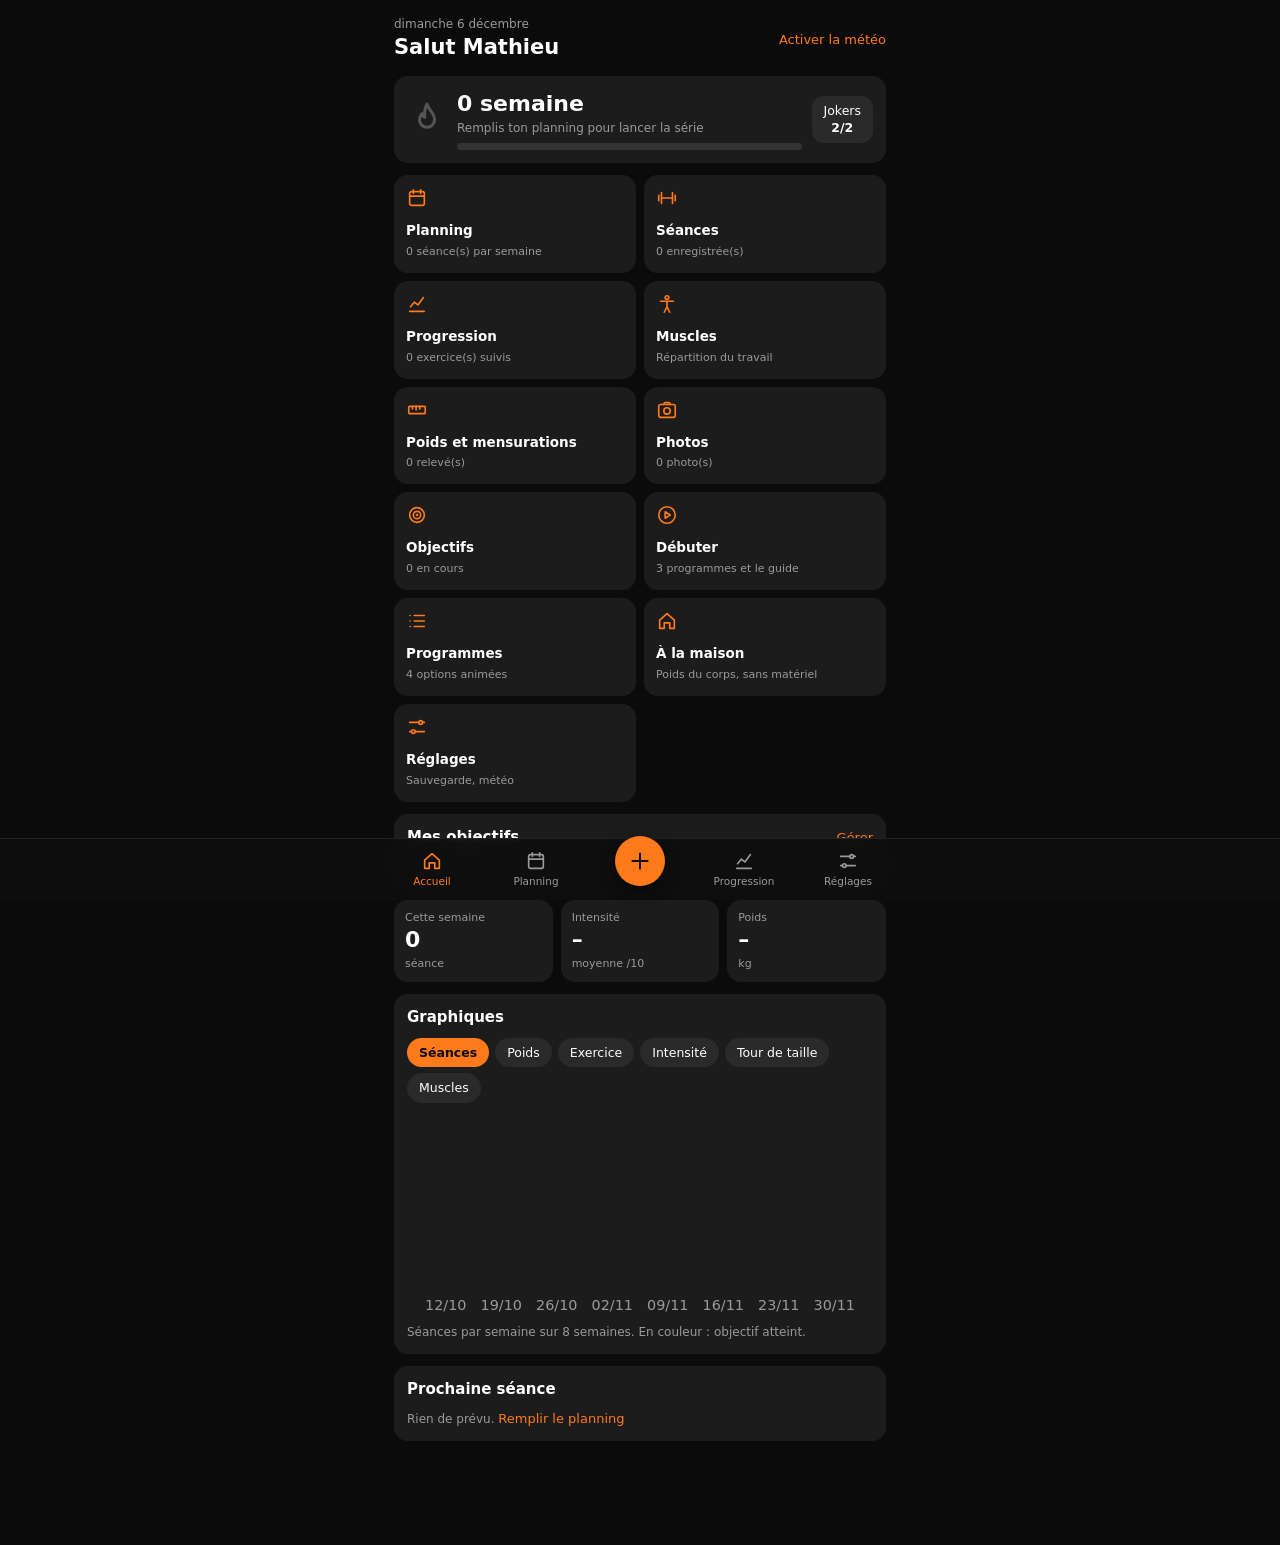
==== commit c78f8976: "Ajoute la rubrique À la maison (poids du corps) - 3 programmes sans matériel, avec bouton d'ajout au" ====
--- a/index.html
+++ b/index.html
@@ -283,7 +283,7 @@
 const tiles=[['planning','cal','Planning',curGoal()+' séance(s) par semaine'],['seances','bar','Séances',S.sessions.length+' enregistrée(s)'],['progression','chart','Progression',exWithData().length+' exercice(s) suivis'],
 ['muscles','body','Muscles','Répartition du travail'],['corps','ruler','Poids et mensurations',S.body.length+' relevé(s)'],['photos','photo','Photos',P.length+' photo(s)'],
 ['objectifs','target','Objectifs',S.goals.length+' en cours'],['debuter','play','Débuter',BEG.length+' programmes et le guide'],
-['programmes','list','Programmes',OPT.length+' options animées'],['reglages','gear','Réglages','Sauvegarde, météo']];
+['programmes','list','Programmes',OPT.length+' options animées'],['maison','home','À la maison','Poids du corps, sans matériel'],['reglages','gear','Réglages','Sauvegarde, météo']];
 const hc=homeChart();
 return`<div class="row sp" style="margin-bottom:14px"><div><div class="sm mut">${new Date().toLocaleDateString('fr-FR',{weekday:'long',day:'numeric',month:'long'})}</div><h1>Salut ${esc(S.settings.name)}</h1></div><div id="wx" style="text-align:right"></div></div>
 <div class="card row"><span class="flame ${st.n?'':'off'}">${ic('flame',40)}</span><div class="grow"><div style="font-size:22px;font-weight:600"><span class="cnt" data-to="${st.n}">0</span> semaine${st.n>1?'s':''}</div>
@@ -399,7 +399,7 @@
 <label class="row" style="color:#fff;font-size:14px;margin:0 0 10px"><input type="checkbox" id="expPh" checked> Inclure les photos</label>
 <div class="g2"><button class="btn gh" data-act="export">Exporter</button><button class="btn gh" data-act="importPick">Importer</button></div><input type="file" id="impF" accept="application/json,.json" hidden data-chg="import">
 <button class="btn dg full" data-act="reset" style="margin-top:10px">Tout effacer</button></div>
-<div class="xs mut" style="text-align:center">Suivi sport · version 1.3</div>`};
+<div class="xs mut" style="text-align:center">Suivi sport · version 1.4</div>`};
 
 /* ---------- Animations d'exercices (bonhomme vu de profil, entre deux positions) ---------- */
 const STD={head:[100,30],sh:[100,46],hip:[100,82],knee:[100,111],foot:[100,140]};
@@ -492,8 +492,8 @@
 week:['Pectoraux','Dos','Épaules','Jambes','Bras',0,0],sessions:{Pectoraux:[[X.dc,'4×8'],[X.di,'3×10'],[X.fly,'3×12'],[X.dips,'3×10']],Dos:[[X.tr,'4×8'],[X.row,'4×10'],[X.tv,'3×12'],[X.sdt,'3×6']],
 'Épaules':[[X.dm,'4×8'],[X.el,'4×15'],[X.ois,'3×15'],[X.tm,'3×12']],Jambes:[[X.sq,'4×8'],[X.pr,'3×12'],[X.le,'3×15'],[X.lc,'3×12'],[X.ht,'3×10']],Bras:[[X.cb,'3×10'],[X.cp,'3×12'],[X.bf,'3×10'],[X.et,'3×12']]},
 how:['Ne saute pas la séance jambes : c\'est la moitié du corps.','Garde le même ordre de jours pour laisser récupérer épaules et bras.']}];
-const progDef=id=>BEG.concat(OPT).find(p=>p.id===id);
-function exIdByName(n){let e=S.exercises.find(x=>x.name.toLowerCase()===n.toLowerCase());if(!e){const d=DEFEX.find(x=>x[0]===n);e={id:uid(),name:n,muscle:d?d[1]:'Pectoraux'};S.exercises.push(e)}return e.id}
+const progDef=id=>BEG.concat(OPT,HOME).find(p=>p.id===id);
+function exIdByName(n){let e=S.exercises.find(x=>x.name.toLowerCase()===n.toLowerCase());if(!e){const d=DEFEX.concat(HOMEEX).find(x=>x[0]===n);e={id:uid(),name:n,muscle:d?d[1]:'Pectoraux'};S.exercises.push(e)}return e.id}
 const nDays=p=>p.week.filter(Boolean).length;
 const progCard=(p,i)=>`<button class="card figb" style="--i:${i};width:100%;display:block" data-act="progOpen" data-id="${p.id}"><div class="row sp"><b style="font-size:16px">${esc(p.name)}</b><span class="ac">${ic('next',18)}</span></div>
 <div style="margin:6px 0 4px"><span class="tag a">${nDays(p)} jours par semaine</span><span class="tag">${esc(p.lvl)}</span></div><div class="sm mut" style="margin-bottom:8px">${esc(p.who)}</div>
@@ -511,16 +511,83 @@
 V.programmes=()=>head('Programmes')+`<div class="card"><h2>Choisir son organisation</h2><div class="sm mut">Quatre façons de répartir ses séances dans la semaine. Ouvre un programme pour voir le détail, les exercices animés, et l'ajouter à ton planning.</div></div>
 ${OPT.map(progCard).join('')}<div class="card"><h2>Comment choisir</h2><ul class="pl mut"><li>3 jours disponibles : Push Pull Legs 3 jours.</li><li>4 jours : Haut / Bas.</li><li>5 jours, une séance par muscle : Split 5 jours.</li><li>6 jours et une bonne récupération : Push Pull Legs 6 jours.</li></ul>
 <div class="xs mut" style="margin-top:8px">Le meilleur programme est celui que tu arrives à suivre chaque semaine. Si tu débutes, passe d'abord par la rubrique Débuter.</div></div>`;
-V.prog=()=>{const p=progDef(ui.progSel)||BEG[1],an=[...new Set(Object.values(p.sessions).flat().map(e=>ANMAP[e[0]]).filter(Boolean))].slice(0,6);
+V.prog=()=>{const p=progDef(ui.progSel)||BEG[1],an=[...new Set(Object.values(p.sessions).flat().map(e=>amap(e[0],p)).filter(Boolean))].slice(0,6);
 return`<div class="row" style="margin-bottom:14px"><button class="ib" data-act="histBack" aria-label="Retour">${ic('back')}</button><h1>${esc(p.name)}</h1></div>
 <div class="card"><div style="margin-bottom:6px"><span class="tag a">${nDays(p)} jours par semaine</span><span class="tag">${esc(p.lvl)}</span></div><div class="sm">${esc(p.desc)}</div>
 <div class="sm mut" style="margin-top:8px">Pour qui : ${esc(p.who)}</div><div class="g2" style="margin-top:10px"><div><b class="sm ac">Avantages</b><ul class="pl mut">${p.plus.map(x=>`<li>${esc(x)}</li>`).join('')}</ul></div><div><b class="sm">Limites</b><ul class="pl mut">${p.minus.map(x=>`<li>${esc(x)}</li>`).join('')}</ul></div></div></div>
 <div class="card"><h2>La semaine</h2><div class="wk">${p.week.map((w,i)=>`<div class="${w?'on':''}" style="--i:${i}"><b>${DAYS[i].slice(0,3)}</b>${w?esc(w):'Repos'}</div>`).join('')}</div></div>
 <div class="card"><h2>Exemples en animation</h2><div class="g2">${an.map((k,i)=>`<button class="figb" style="--i:${i}" data-act="exInfo" data-k="${k}">${figSvg(k)}<div class="sm" style="margin:5px 2px 4px">${esc(AN[k].n)}</div></button>`).join('')}</div><div class="xs mut" style="margin-top:6px">Touche une animation pour voir les consignes.</div></div>
-${Object.keys(p.sessions).map(n=>`<div class="card"><h2>Séance « ${esc(n)} »</h2>${p.sessions[n].map(e=>{const k=ANMAP[e[0]];return`<${k?'button':'div'} class="li" ${k?`data-act="exInfo" data-k="${k}" data-n="${esc(e[0])}"`:''}><span class="${k?'ac':'mut'}" style="display:inline-flex;opacity:${k?1:.25}">${ic('play',20)}</span><span class="grow sm">${esc(e[0])}</span><b class="sm" style="white-space:nowrap">${e[1]}</b></${k?'button':'div'}>`}).join('')}</div>`).join('')}
+${Object.keys(p.sessions).map(n=>`<div class="card"><h2>Séance « ${esc(n)} »</h2>${p.sessions[n].map(e=>{const k=amap(e[0],p);return`<${k?'button':'div'} class="li" ${k?`data-act="exInfo" data-k="${k}" data-n="${esc(e[0])}"`:''}><span class="${k?'ac':'mut'}" style="display:inline-flex;opacity:${k?1:.25}">${ic('play',20)}</span><span class="grow sm">${esc(e[0])}</span><b class="sm" style="white-space:nowrap">${e[1]}</b></${k?'button':'div'}>`}).join('')}</div>`).join('')}
 <div class="card"><h2>Comment le suivre</h2><ul class="pl mut">${p.how.map(x=>`<li>${esc(x)}</li>`).join('')}<li>Repos de 1 min 30 à 2 minutes entre les séries.</li></ul></div>
 <button class="btn full" data-act="progUse" data-id="${p.id}">${ic('cal',18)} Utiliser ce programme dans mon planning</button>
 <div class="xs mut" style="text-align:center;margin-top:8px">Les séances et leurs exercices seront créés, et ta semaine type remplacée.</div>`};
+
+/* ---------- À la maison : poids du corps ---------- */
+const PL={head:[151,96],sh:[138,102],hip:[100,113],elb:[139,121],hand:[140,140]};
+Object.assign(AN,{
+pushup:{n:'Pompes',a:{...PL,knee:[70,126],foot:[40,138]},b:{head:[150,122],sh:[137,125],hip:[100,129],elb:[122,130],hand:[140,140],knee:[70,134],foot:[40,138]},
+tips:['Mains un peu plus larges que les épaules, corps bien aligné.','Descends la poitrine près du sol, coudes à environ 45° du buste.','Pousse jusqu\'à tendre les bras. Trop dur : pose les genoux au sol.']},
+bwsquat:{n:'Squat au poids du corps',a:{...STD,elb:[106,64],hand:[108,84]},b:{head:[110,61],sh:[104,74],hip:[84,106],knee:[112,112],foot:[100,140],elb:[122,76],hand:[141,74]},
+tips:['Pieds largeur d\'épaules, bras tendus devant toi pour l\'équilibre.','Descends les fesses vers l\'arrière, comme pour t\'asseoir, dos droit.','Remonte en poussant dans les talons.']},
+bwlunge:{n:'Fentes',a:{head:[100,32],sh:[100,48],hip:[100,84],knee:[110,112],foot:[120,140],knee2:[90,112],foot2:[76,138],elb:[101,68],hand:[102,88]},
+b:{head:[100,54],sh:[100,70],hip:[100,106],knee:[127,112],foot:[124,140],knee2:[92,134],foot2:[66,134],elb:[101,90],hand:[102,110]},
+tips:['Fais un grand pas, buste droit.','Descends jusqu\'à ce que le genou arrière frôle le sol.','Pousse sur la jambe avant pour remonter, genou dans l\'axe du pied.']},
+bridge:{n:'Pont fessier',a:{head:[40,134],sh:[54,136],hip:[90,134],knee:[116,112],foot:[124,140],elb:[72,138],hand:[90,139]},b:{hip:[92,112],knee:[119,108]},
+tips:['Allongé sur le dos, pieds à plat près des fesses.','Monte le bassin jusqu\'à aligner épaules, hanches et genoux.','Serre les fessiers une seconde en haut, puis redescends sans poser complètement.']},
+crunch:{n:'Crunch',a:{head:[40,132],sh:[54,136],hip:[92,136],knee:[116,112],foot:[128,140],elb:[46,120],hand:[40,124]},b:{head:[53,109],sh:[61,123],elb:[64,104],hand:[56,103]},
+tips:['Allongé sur le dos, genoux pliés, mains près des tempes.','Enroule le buste en décollant les épaules, bas du dos au sol.','Ne tire pas sur la nuque. Redescends lentement.']},
+chairdips:{n:'Dips sur chaise',props:'<rect x="38" y="100" width="34" height="6" rx="2" fill="#444"/><path d="M42 106v34M68 106v34M40 100V66" stroke="#444" stroke-width="4" stroke-linecap="round"/>',
+a:{head:[73,47],sh:[71,62],hip:[84,98],knee:[112,118],foot:[138,140],elb:[70,81],hand:[70,100]},b:{head:[77,68],sh:[74,83],hip:[86,118],knee:[113,126],elb:[57,90]},
+tips:['Mains sur le bord d\'une chaise stable, calée contre un mur.','Descends en pliant les coudes vers l\'arrière, dos près de la chaise.','Remonte en poussant. Plus facile genoux pliés, plus dur jambes tendues.']},
+climber:{n:'Mountain climbers',a:{...PL,knee:[70,125],foot:[40,138],knee2:[124,119],foot2:[108,135]},b:{knee:[124,119],foot:[108,135],knee2:[70,125],foot2:[40,138]},
+tips:['Position de pompe, bras tendus, épaules au-dessus des mains.','Ramène un genou vers la poitrine, puis alterne rapidement.','Garde les hanches basses et le dos plat.']},
+wallsit:{n:'Chaise contre le mur',props:'<path d="M70 20v122" stroke="#444" stroke-width="5" stroke-linecap="round"/>',
+a:{head:[80,58],sh:[78,74],hip:[78,110],knee:[108,110],foot:[108,140],elb:[84,92],hand:[98,103]},b:{head:[80,60],sh:[78,76],elb:[84,94]},
+tips:['Dos plaqué au mur, cuisses à l\'horizontale, genoux à 90°.','Pieds à plat, genoux au-dessus des chevilles.','Tiens la position sans t\'appuyer sur les cuisses avec les mains.']},
+superman:{n:'Superman',a:{head:[150,131],sh:[136,134],hip:[100,134],knee:[70,136],foot:[42,137],elb:[153,137],hand:[170,137]},b:{head:[148,116],sh:[134,126],elb:[152,120],hand:[168,112],knee:[70,132],foot:[44,122]},
+tips:['Allongé sur le ventre, bras tendus devant toi.','Décolle en même temps la poitrine, les bras et les jambes.','Tiens une seconde en haut, regard vers le sol, puis redescends.']}
+});
+const H={po:'Pompes',pg:'Pompes sur les genoux',sq:'Squat au poids du corps',pf:'Pont fessier',su:'Superman',dc:'Dips sur chaise',pp:'Pompes piquées',ch:'Chaise contre le mur',mc:'Mountain climbers'};
+const HOMEEX=[[H.po,'Pectoraux'],[H.pg,'Pectoraux'],[H.sq,'Quadriceps'],[H.pf,'Fessiers'],[H.su,'Dos'],[H.dc,'Triceps'],[H.pp,'Épaules'],[H.ch,'Quadriceps'],[H.mc,'Abdos']];
+Object.assign(ANMAP,{[H.po]:'pushup',[H.pg]:'pushup',[H.sq]:'bwsquat',[H.pf]:'bridge',[H.su]:'superman',[H.dc]:'chairdips',[H.ch]:'wallsit',[H.mc]:'climber',[X.cr]:'crunch'});
+const amap=(n,p)=>{const k=ANMAP[n];return p&&p.home&&k==='lunge'?'bwlunge':k};
+const HOME=[
+{id:'hm1',home:1,name:'Maison débutant',lvl:'Débutant',who:'Tu débutes et tu n\'as aucun matériel.',
+desc:'Une séance complète de six mouvements, trois fois par semaine, à faire dans son salon en 30 minutes environ.',
+plus:['Aucun matériel','Tout le corps travaille à chaque séance','Un jour de repos entre chaque séance'],minus:['Peu de travail du dos sans barre de traction'],
+week:['Maison full body',0,'Maison full body',0,'Maison full body',0,0],sessions:{'Maison full body':[[H.sq,'3×12'],[H.pg,'3×8'],[H.pf,'3×15'],[X.fe,'3×8 par jambe'],[H.su,'3×12'],[X.ga,'3×20 s']]},
+how:['Quand tu réussis toutes les séries, ajoute 2 répétitions par série la semaine suivante.','Dès que 3×12 pompes sur les genoux passent, essaie les pompes classiques.']},
+{id:'hm2',home:1,name:'Maison haut / bas',lvl:'Intermédiaire',who:'Les pompes classiques ne te posent plus de problème.',
+desc:'Deux séances pour le haut du corps et deux pour le bas, avec des variantes plus dures et des exercices tenus dans le temps.',
+plus:['Plus de volume par muscle','Seule une chaise est nécessaire','Mercredi et week-end libres'],minus:['Quatre séances par semaine','Les pompes piquées demandent de l\'habitude'],
+week:['Maison haut','Maison bas',0,'Maison haut','Maison bas',0,0],
+sessions:{'Maison haut':[[H.po,'4×10'],[H.dc,'3×12'],[H.pp,'3×8'],[H.su,'3×15'],[X.ga,'3×45 s']],'Maison bas':[[H.sq,'4×20'],[X.fe,'3×12 par jambe'],[H.pf,'3×20'],[H.ch,'3×40 s'],[H.mc,'3×30 s'],[X.cr,'3×20']]},
+how:['Pour durcir sans poids : descends en 3 secondes, ou marque une pause en bas.','Pompes piquées : fesses en l\'air, corps en V inversé, tu descends la tête entre les mains.']},
+{id:'hm3',home:1,name:'Circuit express',lvl:'Tous niveaux',who:'Tu as 20 minutes et tu veux transpirer.',
+desc:'Six exercices enchaînés : 30 secondes d\'effort, 15 secondes de repos, 4 tours. Utilise le chrono de la rubrique À la maison.',
+plus:['20 minutes, échauffement compris','Travaille aussi le cardio','Sans matériel'],minus:['Moins efficace pour la force pure','Intense : commence par 2 ou 3 tours'],
+week:[0,'Circuit express',0,'Circuit express',0,'Circuit express',0],sessions:{'Circuit express':[[H.sq,'30 s'],[H.po,'30 s'],[H.mc,'30 s'],[X.fe,'30 s'],[X.cr,'30 s'],[X.ga,'30 s']]},
+how:['Enchaîne les six exercices, puis repose-toi une minute avant le tour suivant.','Garde une technique propre : ralentis plutôt que de bâcler.']}];
+/* chrono de circuit */
+let CH=null,AC=null;
+function beep(f){try{AC=AC||new(window.AudioContext||window.webkitAudioContext)();const o=AC.createOscillator(),g=AC.createGain();o.frequency.value=f;g.gain.value=.15;o.connect(g);g.connect(AC.destination);o.start();o.stop(AC.currentTime+.2)}catch(e){}if(navigator.vibrate)navigator.vibrate(150)}
+function chStop(){if(CH){clearInterval(CH.t);if(CH.lock)CH.lock.release().catch(()=>{});CH=null}}
+const chIdle=()=>`<div class="mut sm" style="padding:22px 0">Règle le chrono, puis touche Démarrer.</div>`;
+function chTick(){const el=$('#chBox');if(!el||!CH){chStop();return}let left=Math.ceil((CH.end-Date.now())/1000);
+if(left<=0){if(CH.phase==='work'){CH.i++;if(CH.i>=CH.e*CH.n){chStop();beep(880);el.innerHTML=`<div class="ac" style="font-size:30px;font-weight:600;padding:14px 0">Terminé</div>`;return}
+if(CH.r>0){CH.phase='rest';CH.end=Date.now()+CH.r*1000;beep(440)}else{CH.end=Date.now()+CH.w*1000;beep(880)}}else{CH.phase='work';CH.end=Date.now()+CH.w*1000;beep(880)}
+left=Math.ceil((CH.end-Date.now())/1000)}
+const w=CH.phase==='work';el.innerHTML=`<div class="sm ${w?'ac':'mut'}" style="font-weight:600">${w?'Effort':CH.phase==='rest'?'Repos':'Prépare-toi'}</div><div style="font-size:64px;font-weight:600;line-height:1.1;font-variant-numeric:tabular-nums;color:${w?'var(--ac)':'#fff'}">${left}</div>
+<div class="xs mut">Tour ${Math.min(CH.n,Math.floor(CH.i/CH.e)+1)}/${CH.n} · exercice ${CH.i%CH.e+1}/${CH.e}</div>`}
+V.maison=()=>{chStop();const c=ui.ch||{w:30,r:15,e:6,n:4},f=(id,l,v)=>`<div><label style="margin-top:0">${l}</label><input type="number" inputmode="numeric" id="${id}" value="${v}"></div>`;
+return head('À la maison')+`<div class="card"><h2>S'entraîner sans matériel</h2><div class="sm mut">Trois programmes au poids du corps, à faire chez soi. Il te faut un peu de place au sol et, pour certains exercices, une chaise stable. Chaque mouvement est montré en animation.</div></div>
+${HOME.map(progCard).join('')}
+<div class="card"><h2>Chrono de circuit</h2><div class="g2">${f('chW','Effort (secondes)',c.w)}${f('chR','Repos (secondes)',c.r)}${f('chE','Exercices par tour',c.e)}${f('chT','Tours',c.n)}</div>
+<div id="chBox" style="text-align:center;margin:10px 0">${chIdle()}</div><div class="g2"><button class="btn" data-act="chStart">Démarrer</button><button class="btn gh" data-act="chStop">Arrêter</button></div>
+<div class="xs mut" style="margin-top:8px">Un bip et une vibration marquent chaque changement. L'écran reste allumé pendant le chrono si ton téléphone le permet.</div></div>
+<div class="card"><h2>Progresser sans poids</h2><ul class="pl mut"><li>Ajoute des répétitions, puis une série.</li><li>Ralentis la descente (3 secondes) ou marque une pause en bas.</li><li>Passe à une variante plus dure : pompes sur les genoux, puis classiques, puis pieds surélevés.</li><li>Réduis le temps de repos.</li></ul>
+<div class="sm mut" style="margin-top:10px">Le dos est le point faible du poids du corps. Si tu peux, ajoute une barre de traction de porte : c'est le seul achat vraiment utile.</div>
+<div class="xs mut" style="margin-top:8px">Pour noter une séance à la maison, laisse la charge à 0 et indique les répétitions, ou les secondes pour les exercices tenus.</div></div>`};
 
 /* ---------- Rendu et navigation ---------- */
 const route=()=>{const r=location.hash.replace('#/','')||'home';return V[r]?r:'home'};
@@ -676,6 +743,11 @@
 /* ---------- Démarrage ---------- */
 Object.assign(A,{
 progOpen(el){ui.progSel=el.dataset.id;go('prog')},
+chStart(){const v=(id,a,b)=>Math.max(a,Math.min(b,parseInt($('#'+id).value)||a));chStop();
+CH={w:v('chW',5,300),r:v('chR',0,300),e:v('chE',1,20),n:v('chT',1,20),i:0,phase:'prep',end:Date.now()+5000};
+ui.ch={w:CH.w,r:CH.r,e:CH.e,n:CH.n};CH.t=setInterval(chTick,200);beep(520);
+if(navigator.wakeLock)navigator.wakeLock.request('screen').then(l=>{if(CH)CH.lock=l;else l.release()}).catch(()=>{});chTick()},
+chStop(){chStop();const b=$('#chBox');if(b)b.innerHTML=chIdle()},
 exInfo(el){const k=el.dataset.k,a=AN[k];if(!a)return;sheet(`<h2>${esc(el.dataset.n||a.n)}</h2>${figSvg(k)}<ul class="pl" style="margin-top:12px">${a.tips.map(t=>`<li>${t}</li>`).join('')}</ul>
 <div class="xs mut" style="margin-top:10px">Animation schématique, vue de profil. En couleur : la barre, l'haltère ou le câble.</div>`)},
 progUse(el){const p=progDef(el.dataset.id);if(!p)return;
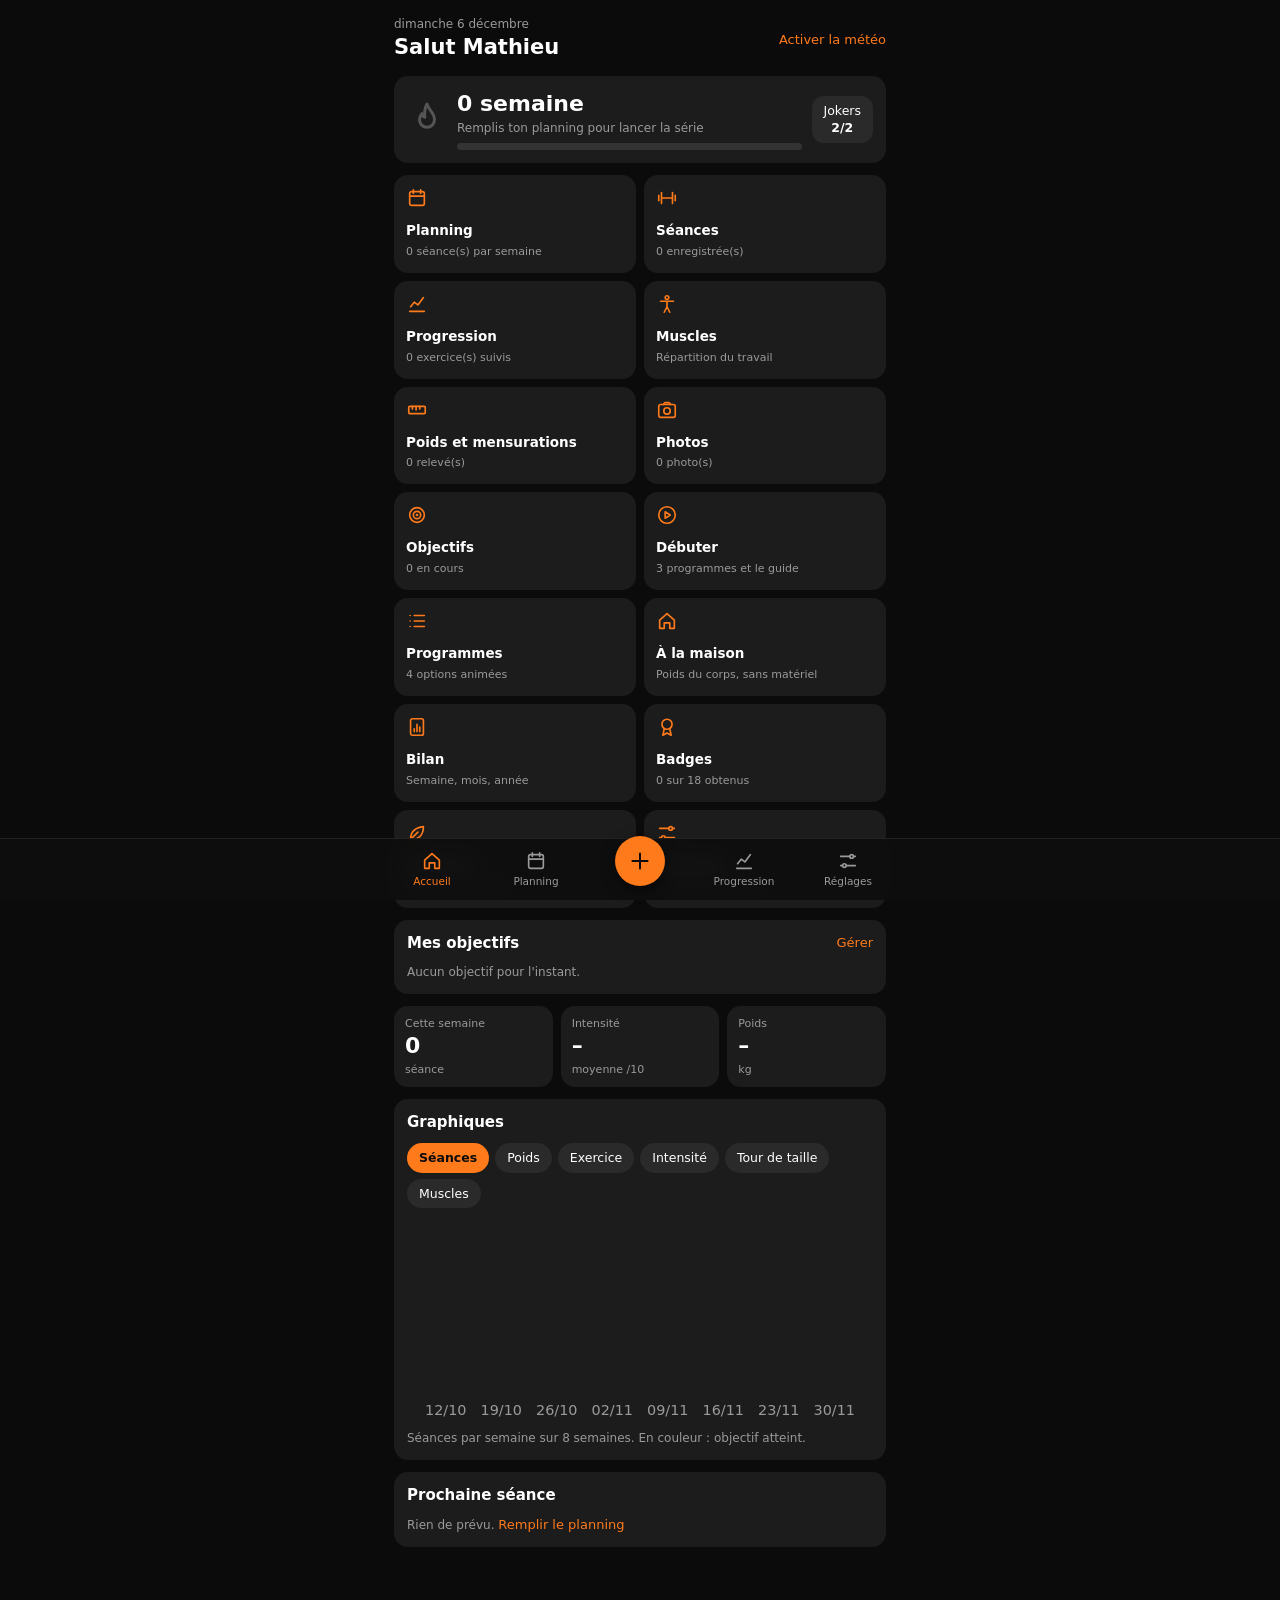
==== commit f82aa0c4: "Version 2.0 : séance en direct, minuteur de repos, records, bilan, badges - Minuteur de repos automa" ====
--- a/index.html
+++ b/index.html
@@ -65,7 +65,7 @@
 .day.pause{background:repeating-linear-gradient(45deg,#161616,#161616 4px,#222 4px,#222 8px)}
 .day small{display:block;font-size:9px;line-height:1.1;color:var(--ac);white-space:nowrap;overflow:hidden;text-overflow:ellipsis;padding:0 2px;margin-top:2px}
 .day.done small{color:#fff}
-.set{display:grid;grid-template-columns:26px 1fr 1fr 34px;gap:6px;align-items:center;margin-top:6px}
+.set{display:grid;grid-template-columns:26px 1fr 1fr 34px 34px;gap:6px;align-items:center;margin-top:6px}
 .set span{font-size:12px;color:var(--mut);text-align:center}
 .ph{display:grid;grid-template-columns:repeat(3,minmax(0,1fr));gap:6px}
 .ph button{aspect-ratio:3/4;border-radius:10px;overflow:hidden;background:var(--c2);position:relative;animation:rise .4s ease both}
@@ -93,6 +93,13 @@
 .wk.mini div{min-height:8px;padding:4px 0}
 .tag{display:inline-block;font-size:11px;padding:3px 9px;border-radius:999px;background:var(--c2);margin:0 4px 4px 0}
 .tag.a{background:var(--ac);color:#0b0b0b;font-weight:600}
+#rest{position:fixed;bottom:calc(88px + env(safe-area-inset-bottom));left:50%;transform:translateX(-50%);z-index:8;background:#fff;color:#0b0b0b;border-radius:999px;padding:6px 8px 6px 12px;display:flex;align-items:center;gap:8px;box-shadow:0 4px 14px rgba(0,0,0,.5);white-space:nowrap}
+#rest[hidden]{display:none}
+#rest button{background:#e4e4e4;color:#0b0b0b;border-radius:999px;padding:5px 10px;font-size:13px;font-weight:600}
+input.big{font-size:26px;text-align:center;padding:14px 8px;font-weight:600}
+.bdg{background:var(--c1);border-radius:14px;padding:12px;text-align:center;animation:rise .4s ease both}.bdg.off{opacity:.4}
+.conf{position:relative;height:0}.conf i{position:absolute;top:-10px;width:7px;height:12px;border-radius:2px;opacity:0;animation:fall 1.7s ease-in both}
+@keyframes fall{0%{opacity:1;transform:translateY(-30px) rotate(0)}100%{opacity:0;transform:translateY(280px) rotate(540deg)}}
 ul.pl{margin:4px 0 0;padding-left:18px;font-size:13px}ul.pl li{margin-bottom:3px}
 #nav{position:fixed;left:0;right:0;bottom:0;background:rgba(14,14,14,.94);backdrop-filter:blur(10px);border-top:1px solid #222;padding:6px 8px calc(6px + env(safe-area-inset-bottom));z-index:5}
 #nav div{max-width:520px;margin:0 auto;display:grid;grid-template-columns:repeat(5,1fr);align-items:center}
@@ -104,7 +111,7 @@
 #sheet[hidden]{display:none}
 .sbg{position:absolute;inset:0;background:rgba(0,0,0,.6);animation:fade .2s both}
 .sbody{position:absolute;left:0;right:0;bottom:0;max-width:520px;margin:0 auto;background:#161616;border-radius:18px 18px 0 0;padding:16px 16px calc(18px + env(safe-area-inset-bottom));max-height:88vh;overflow:auto;animation:up .3s cubic-bezier(.2,.8,.2,1) both}
-#toast{position:fixed;left:50%;bottom:96px;transform:translate(-50%,20px);background:#fff;color:#0b0b0b;padding:9px 16px;border-radius:999px;font-size:13px;font-weight:600;opacity:0;pointer-events:none;transition:all .3s;z-index:20;white-space:nowrap}
+#toast{position:fixed;left:50%;bottom:142px;transform:translate(-50%,20px);background:#fff;color:#0b0b0b;padding:9px 16px;border-radius:999px;font-size:13px;font-weight:600;opacity:0;pointer-events:none;transition:all .3s;z-index:20;white-space:nowrap}
 #toast.on{opacity:1;transform:translate(-50%,0)}
 .bump{animation:pop .4s ease}
 details summary{cursor:pointer;padding:9px 0;list-style:none;display:flex;justify-content:space-between}
@@ -123,6 +130,7 @@
 <nav id="nav"><div id="navIn"></div></nav>
 <div id="sheet" hidden><div class="sbg" data-act="closeSheet"></div><div class="sbody" id="sheetBody"></div></div>
 <div id="toast"></div>
+<div id="rest" hidden></div>
 <script>
 'use strict';
 /* ---------- Constantes ---------- */
@@ -167,7 +175,9 @@
 rain:'<path d="M7 15a4 4 0 0 1-.5-8A5.5 5.5 0 0 1 17 6.5a4.3 4.3 0 0 1 0 8.5z"/><path d="M9 18l-1 3M13 18l-1 3M17 18l-1 3"/>',
 snow:'<path d="M7 15a4 4 0 0 1-.5-8A5.5 5.5 0 0 1 17 6.5a4.3 4.3 0 0 1 0 8.5z"/><path d="M8.5 19v.5M12 20v.5M15.5 19v.5"/>',
 bolt:'<path d="M13 3L5 14h6l-1 7 8-11h-6z"/>',
-play:'<circle cx="12" cy="12" r="9"/><path d="M10 8.5l5.5 3.5-5.5 3.5z"/>',list:'<path d="M9 6h11M9 12h11M9 18h11M4.5 6h.01M4.5 12h.01M4.5 18h.01"/>'};
+play:'<circle cx="12" cy="12" r="9"/><path d="M10 8.5l5.5 3.5-5.5 3.5z"/>',list:'<path d="M9 6h11M9 12h11M9 18h11M4.5 6h.01M4.5 12h.01M4.5 18h.01"/>',
+report:'<rect x="5" y="3" width="14" height="18" rx="2"/><path d="M9 17v-3M12 17V9M15 17v-5"/>',award:'<circle cx="12" cy="9" r="5.5"/><path d="M9 13.8L7.5 21l4.5-2.5 4.5 2.5L15 13.8"/>',
+leaf:'<path d="M5 19c0-8 5-13 14-14 0 9-5 14-13 14zM5 19l8-8"/>',timer:'<circle cx="12" cy="13" r="7"/><path d="M12 13V9.5M10 3h4"/>'};
 const ic=(n,s=20)=>`<svg class="ic" width="${s}" height="${s}" viewBox="0 0 24 24" fill="none" stroke="currentColor" stroke-width="1.8" stroke-linecap="round" stroke-linejoin="round" aria-hidden="true">${I[n]}</svg>`;
 
 /* ---------- Outils ---------- */
@@ -188,9 +198,9 @@
 function toast(t){const e=$('#toast');e.textContent=t;e.classList.add('on');clearTimeout(toast.t);toast.t=setTimeout(()=>e.classList.remove('on'),2400)}
 
 /* ---------- Données ---------- */
-function def(){return{v:1,settings:{name:'Mathieu',accent:'#ff7a1a',goalMode:'auto',goalManual:3,loc:null},
+function def(){return{v:1,settings:{name:'Mathieu',accent:'#ff7a1a',goalMode:'auto',goalManual:3,loc:null,rest:90,bar:20,created:Date.now()},
 exercises:DEFEX.map((e,i)=>({id:'x'+i,name:e[0],muscle:e[1]})),programmes:[],template:[null,null,null,null,null,null,null],
-overrides:{},pauses:[],sessions:[],body:[],goals:[],goalHistory:[],lib:2}}
+overrides:{},pauses:[],sessions:[],body:[],goals:[],goalHistory:[],lib:2,badges:{},recCount:0}}
 function load(){try{const p=JSON.parse(localStorage.getItem(KEY));if(p&&p.sessions){const d=def();return migrate(Object.assign(d,p,{settings:Object.assign(d.settings,p.settings),lib:p.lib||1}))}}catch(e){}return def()}
 /* Met à jour la bibliothèque d'une ancienne version sans perdre les séances déjà saisies */
 function migrate(s){if(s.lib>=2)return s;const used=new Set();
@@ -203,7 +213,7 @@
 function groupEx(){const rk=n=>{const i=DEFEX.findIndex(d=>d[0]===n);return i<0?999:i};
 return CATS.map(([c,ms])=>[c,S.exercises.filter(e=>ms.includes(e.muscle)).sort((a,b)=>rk(a.name)-rk(b.name)||a.name.localeCompare(b.name))]).filter(g=>g[1].length)}
 let S=load();
-function save(){recordGoal();try{localStorage.setItem(KEY,JSON.stringify(S))}catch(e){toast('Stockage plein : exporte tes données')}}
+function save(){recordGoal();checkBadges();try{localStorage.setItem(KEY,JSON.stringify(S))}catch(e){toast('Stockage plein : exporte tes données')}}
 const ui={month:today().slice(0,7),homeChart:'seances',homeEx:null,progEx:null,progM:'max',musP:30,bodyM:'poids',cmpA:null,cmpB:null,draft:null,goalDraft:null,photoDraft:null};
 const exById=id=>S.exercises.find(e=>e.id===id);
 const exName=id=>(exById(id)||{}).name||'Exercice supprimé';
@@ -283,14 +293,14 @@
 const tiles=[['planning','cal','Planning',curGoal()+' séance(s) par semaine'],['seances','bar','Séances',S.sessions.length+' enregistrée(s)'],['progression','chart','Progression',exWithData().length+' exercice(s) suivis'],
 ['muscles','body','Muscles','Répartition du travail'],['corps','ruler','Poids et mensurations',S.body.length+' relevé(s)'],['photos','photo','Photos',P.length+' photo(s)'],
 ['objectifs','target','Objectifs',S.goals.length+' en cours'],['debuter','play','Débuter',BEG.length+' programmes et le guide'],
-['programmes','list','Programmes',OPT.length+' options animées'],['maison','home','À la maison','Poids du corps, sans matériel'],['reglages','gear','Réglages','Sauvegarde, météo']];
+['programmes','list','Programmes',OPT.length+' options animées'],['maison','home','À la maison','Poids du corps, sans matériel'],['bilan','report','Bilan','Semaine, mois, année'],['badges','award','Badges',Object.keys(S.badges||{}).length+' sur '+BADGES.length+' obtenus'],['nutri','leaf','Nutrition','Ouvrir l\'application'],['reglages','gear','Réglages','Sauvegarde, météo']];
 const hc=homeChart();
 return`<div class="row sp" style="margin-bottom:14px"><div><div class="sm mut">${new Date().toLocaleDateString('fr-FR',{weekday:'long',day:'numeric',month:'long'})}</div><h1>Salut ${esc(S.settings.name)}</h1></div><div id="wx" style="text-align:right"></div></div>
-<div class="card row"><span class="flame ${st.n?'':'off'}">${ic('flame',40)}</span><div class="grow"><div style="font-size:22px;font-weight:600"><span class="cnt" data-to="${st.n}">0</span> semaine${st.n>1?'s':''}</div>
+${backupBanner()}<div class="card row"><span class="flame ${st.n?'':'off'}">${ic('flame',40)}</span><div class="grow"><div style="font-size:22px;font-weight:600"><span class="cnt" data-to="${st.n}">0</span> semaine${st.n>1?'s':''}</div>
 <div class="sm mut">${st.goal?`Cette semaine : ${st.count}/${st.goal} séance${st.goal>1?'s':''}${st.done?' · objectif atteint':''}`:'Remplis ton planning pour lancer la série'}</div>
 <div class="pb" style="margin-top:6px"><i data-w="${st.goal?Math.min(100,st.count/st.goal*100):0}"></i></div></div>
 <button class="chip" data-act="jokerInfo" style="text-align:center;border-radius:12px">Jokers<br><b id="jk">${st.jokers}/2</b></button></div>
-<div class="g2" style="margin-bottom:12px">${tiles.map((x,i)=>`<button class="tile" style="--i:${i}" data-go="${x[0]}">${ic(x[1],22)}<b>${x[2]}</b><span class="xs mut">${x[3]}</span></button>`).join('')}</div>
+<div class="g2" style="margin-bottom:12px">${tiles.map((x,i)=>`<button class="tile" style="--i:${i}" ${x[0]==='nutri'?'data-act="nutri"':`data-go="${x[0]}"`}>${ic(x[1],22)}<b>${x[2]}</b><span class="xs mut">${x[3]}</span></button>`).join('')}</div>
 <div class="card"><div class="row sp"><h2>Mes objectifs</h2><button class="link" data-go="objectifs" style="margin-bottom:10px">Gérer</button></div>${S.goals.length?S.goals.slice(0,3).map(goalRow).join(''):`<div class="sm mut">Aucun objectif pour l'instant.</div>`}</div>
 <div class="g3" style="margin-bottom:12px"><div class="stat"><div class="xs mut">Cette semaine</div><div class="n"><span class="cnt" data-to="${ws.length}">0</span></div><div class="xs mut">séance${ws.length>1?'s':''}</div></div>
 <div class="stat"><div class="xs mut">Intensité</div><div class="n">${av==null?'–':`<span class="cnt" data-to="${av}" data-dec="1">0</span>`}</div><div class="xs mut">moyenne /10</div></div>
@@ -333,13 +343,14 @@
 function newDraft(date,progId){const p=progById(progId);return{id:null,date:date||today(),progId:progId||null,name:p?p.name:'',rpe:7,duration:null,note:'',
 items:p?p.exIds.filter(exById).map(e=>({exId:e,sets:(lastSets(e,date||today())||[{},{},{}]).map(()=>({kg:null,reps:null}))})):[]}}
 V.seance=()=>{if(!ui.draft)ui.draft=newDraft();const d=ui.draft,by=Object.fromEntries(groupEx());
-return`<div class="row sp" style="margin-bottom:14px"><div class="row"><button class="ib" data-act="histBack" aria-label="Retour">${ic('back')}</button><h1>${d.id?'Modifier la séance':'Nouvelle séance'}</h1></div>${d.id?`<button class="ib t" data-act="sessDel" aria-label="Supprimer">${ic('trash')}</button>`:''}</div>
+return`<div class="row sp" style="margin-bottom:14px"><div class="row"><button class="ib" data-act="histBack" aria-label="Retour">${ic('back')}</button><h1 style="font-size:18px">${d.id?'Modifier la séance':'Nouvelle séance'}</h1></div>${d.items.length?`<button class="btn s" data-act="liveOpen">${ic('play',16)} En direct</button>`:''}${d.id?`<button class="ib t" data-act="sessDel" aria-label="Supprimer">${ic('trash')}</button>`:''}</div>
 <div class="card"><div class="g2"><div><label style="margin-top:0">Date</label><input type="date" data-inp="d" data-f="date" value="${d.date}"></div><div><label style="margin-top:0">Durée (min)</label><input type="number" inputmode="numeric" data-inp="d" data-f="duration" value="${d.duration??''}" placeholder="60"></div></div>
 <label>Nom de la séance</label><input type="text" data-inp="d" data-f="name" value="${esc(d.name)}" placeholder="Pec jambes">
-${!d.id&&S.programmes.length?`<label>Partir d'une séance type</label><select data-chg="draftProg">${opt('','Séance libre',d.progId||'')}${S.programmes.map(p=>opt(p.id,p.name,d.progId)).join('')}</select>`:''}</div>
-${d.items.map((it,i)=>{const ls=lastSets(it.exId,d.date,d.id);return`<div class="card"><div class="row sp"><div class="grow"><b>${esc(exName(it.exId))}</b><div class="xs mut">${ls?'Dernière fois : '+ls.map(x=>fn(x.kg)+'×'+x.reps).join(', '):'Première fois'}</div></div>${ls?`<button class="chip" data-act="setSame" data-i="${i}">Idem</button>`:''}<button class="ib t" data-act="itemDel" data-i="${i}" aria-label="Retirer">${ic('trash',18)}</button></div>
-<div class="set"><span>#</span><span>kg</span><span>répétitions</span><span></span></div>
-${it.sets.map((x,j)=>`<div class="set"><span>${j+1}</span><input type="text" inputmode="decimal" data-inp="set" data-i="${i}" data-s="${j}" data-f="kg" value="${x.kg??''}" placeholder="${ls&&ls[j]?ls[j].kg:'0'}"><input type="text" inputmode="numeric" data-inp="set" data-i="${i}" data-s="${j}" data-f="reps" value="${x.reps??''}" placeholder="${ls&&ls[j]?ls[j].reps:'10'}"><button class="ib t" data-act="setDel" data-i="${i}" data-s="${j}" aria-label="Retirer la série">×</button></div>`).join('')}
+${!d.id&&S.programmes.length?`<label>Partir d'une séance type</label><select data-chg="draftProg">${opt('','Séance libre',d.progId||'')}${S.programmes.map(p=>opt(p.id,p.name,d.progId)).join('')}</select>`:''}
+<label>Forme du jour</label><div class="chips" style="margin-bottom:0">${[1,2,3,4,5].map(n=>`<button class="chip ${d.form===n?'on':''}" data-act="form" data-v="${n}">${n}</button>`).join('')}<span class="xs mut" style="align-self:center">1 épuisé · 5 en pleine forme</span></div>
+<label>Sommeil la nuit dernière (heures)</label><input type="text" inputmode="decimal" data-inp="d" data-f="sleep" value="${d.sleep??''}" placeholder="7,5"></div>
+${d.items.map((it,i)=>{const ls=lastSets(it.exId,d.date,d.id);return`<div class="card">${exHead(it,i,ls)}
+${it.sets.map((x,j)=>`<div class="set"><span>${j+1}</span><input type="text" inputmode="decimal" data-inp="set" data-i="${i}" data-s="${j}" data-f="kg" value="${x.kg??''}" placeholder="${ls&&ls[j]?ls[j].kg:'0'}"><input type="text" inputmode="numeric" data-inp="set" data-i="${i}" data-s="${j}" data-f="reps" value="${x.reps??''}" placeholder="${ls&&ls[j]?ls[j].reps:'10'}"><button class="ib ${x.done?'':'t'}" style="${x.done?'background:var(--ac);color:#0b0b0b':''}" data-act="setDone" data-i="${i}" data-s="${j}" aria-label="Valider la série">${ic('check',18)}</button><button class="ib t" data-act="setDel" data-i="${i}" data-s="${j}" aria-label="Retirer la série">×</button></div>`).join('')}
 <button class="link" data-act="setAdd" data-i="${i}" style="margin-top:10px">+ Ajouter une série</button></div>`}).join('')}
 <div class="card"><label style="margin-top:0">Ajouter un exercice</label><select data-chg="itemAdd"><option value="">Choisir…</option>${Object.keys(by).map(m=>`<optgroup label="${esc(m)}">${by[m].map(e=>opt(e.id,e.name)).join('')}</optgroup>`).join('')}</select></div>
 <div class="card"><div class="row sp"><label style="margin:0">Intensité ressentie</label><b class="ac"><span id="rpeV">${d.rpe}</span>/10</b></div><input type="range" min="1" max="10" step="1" data-inp="d" data-f="rpe" value="${d.rpe}">
@@ -353,7 +364,7 @@
 <div class="chips">${Object.keys(lab).map(k=>`<button class="chip ${m===k?'on':''}" data-act="progM" data-v="${k}">${lab[k][0]}</button>`).join('')}</div>
 ${box(lineChart(h.map(x=>({l:fr(x.date),v:x[m]})),{unit:'kg',area:m==='vol',label:lab[m][0]}),d==null?'Une seule séance pour le moment.':`${lab[m][0]} : ${d>=0?'+':''}${fn(d)} kg depuis la première séance.`)}</div>
 <div class="g3" style="margin-bottom:12px"><div class="stat"><div class="xs mut">Record</div><div class="n">${fn(best.max)}</div><div class="xs mut">kg, ${fr(best.date)}</div></div><div class="stat"><div class="xs mut">1RM estimé</div><div class="n">${fn(bo)}</div><div class="xs mut">kg</div></div><div class="stat"><div class="xs mut">Séances</div><div class="n">${h.length}</div><div class="xs mut">avec cet exo</div></div></div>
-<div class="card"><h2>Dernières séances</h2>${h.slice(-8).reverse().map(x=>`<div class="li"><span class="sm mut" style="width:64px">${fr(x.date)}</span><span class="grow sm">${x.sets.map(s=>fn(s.kg)+'×'+s.reps).join(' · ')}</span></div>`).join('')}
+${progExtra()}<div class="card"><h2>Dernières séances</h2>${h.slice(-8).reverse().map(x=>`<div class="li"><span class="sm mut" style="width:64px">${fr(x.date)}</span><span class="grow sm">${x.sets.map(s=>fn(s.kg)+'×'+s.reps).join(' · ')}</span></div>`).join('')}
 <div class="xs mut" style="margin-top:8px">Le 1RM estimé (formule d'Epley) est la charge théorique sur une seule répétition.</div></div>`};
 
 V.muscles=()=>{const m=muscleSets(ui.musP),mx=Math.max(1,...MUS.map(l=>m.c[l])),t=today();
@@ -389,6 +400,7 @@
 V.reglages=()=>{const s=S.settings,st=streak();
 return head('Réglages')+`<div class="card"><h2>Profil</h2><label style="margin-top:0">Prénom affiché</label><input type="text" data-chg="set" data-f="name" value="${esc(s.name)}">
 <label>Couleur d'accent</label><div class="row">${[['#ff7a1a','Orange'],['#2ecc8f','Vert'],['#3b82f6','Bleu'],['#ffffff','Blanc']].map(c=>`<button data-act="accent" data-v="${c[0]}" aria-label="${c[1]}" style="width:38px;height:38px;border-radius:50%;background:${c[0]};border:3px solid ${s.accent===c[0]?'#fff':'#0b0b0b'};outline:1px solid #444"></button>`).join('')}</div></div>
+<div class="card"><h2>Séance</h2><div class="g2"><div><label style="margin-top:0">Repos entre les séries (s)</label><input type="number" inputmode="numeric" data-chg="set" data-f="rest" value="${s.rest}"></div><div><label style="margin-top:0">Poids de la barre (kg)</label><input type="text" inputmode="decimal" data-chg="set" data-f="bar" value="${s.bar}"></div></div><div class="xs mut" style="margin-top:8px">Le minuteur de repos démarre quand tu valides une série avec la coche.</div></div>
 <div class="card"><h2>Objectif hebdomadaire et flammes</h2><div class="chips"><button class="chip ${s.goalMode==='auto'?'on':''}" data-act="goalMode" data-v="auto">Selon mon planning</button><button class="chip ${s.goalMode==='manuel'?'on':''}" data-act="goalMode" data-v="manuel">Nombre fixe</button></div>
 ${s.goalMode==='manuel'?`<label style="margin-top:0">Séances par semaine</label><input type="number" inputmode="numeric" min="1" max="14" data-chg="set" data-f="goalManual" value="${s.goalManual}">`:`<div class="sm mut">Objectif actuel : ${curGoal()} séance(s) par semaine, d'après ta semaine type.</div>`}
 <div class="sm mut" style="margin-top:10px">Série en cours : ${st.n} semaine(s). Jokers restants ce mois-ci : ${st.jokers}/2. Un joker est utilisé automatiquement quand une semaine est manquée ; ils reviennent à 2 chaque mois.</div></div>
@@ -399,7 +411,7 @@
 <label class="row" style="color:#fff;font-size:14px;margin:0 0 10px"><input type="checkbox" id="expPh" checked> Inclure les photos</label>
 <div class="g2"><button class="btn gh" data-act="export">Exporter</button><button class="btn gh" data-act="importPick">Importer</button></div><input type="file" id="impF" accept="application/json,.json" hidden data-chg="import">
 <button class="btn dg full" data-act="reset" style="margin-top:10px">Tout effacer</button></div>
-<div class="xs mut" style="text-align:center">Suivi sport · version 1.4</div>`};
+<div class="xs mut" style="text-align:center">Suivi sport · version 2.0</div>`};
 
 /* ---------- Animations d'exercices (bonhomme vu de profil, entre deux positions) ---------- */
 const STD={head:[100,30],sh:[100,46],hip:[100,82],knee:[100,111],foot:[100,140]};
@@ -589,6 +601,161 @@
 <div class="sm mut" style="margin-top:10px">Le dos est le point faible du poids du corps. Si tu peux, ajoute une barre de traction de porte : c'est le seul achat vraiment utile.</div>
 <div class="xs mut" style="margin-top:8px">Pour noter une séance à la maison, laisse la charge à 0 et indique les répétitions, ou les secondes pour les exercices tenus.</div></div>`};
 
+/* ---------- Lot 2 : repos, séance en direct, records, disques, bilan, badges, photo guidée ---------- */
+ui.newBadges=[];ui.bil={mode:'week',off:0,year:+today().slice(0,4)};ui.live={i:0};
+const mmss=s=>Math.floor(s/60)+':'+String(s%60).padStart(2,'0');
+const avg=a=>a.length?a.reduce((x,y)=>x+y,0)/a.length:null;
+/* minuteur de repos */
+let REST=null;
+function restStop(){if(REST){clearInterval(REST.t);REST=null}const e=$('#rest');if(e){e.hidden=true;e.innerHTML=''}}
+function restStart(sec){restStop();REST={end:Date.now()+sec*1000};const e=$('#rest');
+e.innerHTML=`<span class="ac" style="display:inline-flex">${ic('timer',18)}</span><b id="restT" style="font-variant-numeric:tabular-nums;min-width:42px"></b><button data-act="restAdj" data-v="-15">−15</button><button data-act="restAdj" data-v="15">+15</button><button data-act="restStop" aria-label="Arrêter le repos">×</button>`;
+e.hidden=false;REST.t=setInterval(restTick,250);restTick()}
+function restTick(){const e=$('#rest');if(!REST||!e)return;const left=Math.ceil((REST.end-Date.now())/1000);
+if(left<=0){clearInterval(REST.t);REST=null;beep(880);e.innerHTML='<b style="padding:0 8px">Repos terminé</b>';setTimeout(()=>{if(!REST){e.hidden=true;e.innerHTML=''}},2500);return}
+const t=$('#restT');if(t)t.textContent=mmss(left)}
+/* charge conseillée et stagnation */
+function suggest(exId,date,skip){const ls=lastSets(exId,date,skip);if(!ls||!ls.length)return null;const top=Math.max(...ls.map(x=>x.kg||0)),r0=ls[0].reps,mn=Math.min(...ls.map(x=>x.reps));
+if(!top)return{text:`vise ${r0+1} répétitions par série`};
+return ls.every(x=>(x.kg||0)===top)&&mn>=r0&&r0>=6?{kg:top+2.5,text:`${fn(top+2.5,2)} kg, soit +2,5 kg (aucune baisse de répétitions la dernière fois)`}:{kg:top,text:`garde ${fn(top,2)} kg et vise une répétition de plus`}}
+function isStale(id){const h=exHistory(id).filter(x=>x.orm>0);if(h.length<4)return false;return Math.max(...h.slice(-3).map(x=>x.orm))<=Math.max(...h.slice(0,-3).map(x=>x.orm))}
+function exHead(it,i,ls){const e=exById(it.exId)||{},sg=suggest(it.exId,ui.draft.date,ui.draft.id);
+return`<div class="row sp"><div class="grow"><b>${esc(exName(it.exId))}</b><div class="xs mut">${ls?'Dernière fois : '+ls.map(x=>fn(x.kg)+'×'+x.reps).join(', '):'Première fois'}</div>${sg?`<div class="xs ac">Conseil : ${sg.text}</div>`:''}${e.note?`<div class="xs" style="margin-top:2px">Note : ${esc(e.note)}</div>`:''}</div><button class="ib t" data-act="itemDel" data-i="${i}" aria-label="Retirer">${ic('trash',18)}</button></div>
+<div class="chips" style="margin:8px 0 0">${ls?`<button class="chip" data-act="setSame" data-i="${i}">Idem</button>`:''}<button class="chip" data-act="plates" data-i="${i}">Disques</button><button class="chip" data-act="exNote" data-id="${it.exId}">${e.note?'Modifier la note':'Ajouter une note'}</button></div>
+<div class="set"><span>#</span><span>kg</span><span>répétitions</span><span></span><span></span></div>`}
+function progExtra(){const sg=suggest(ui.progEx,today(),null),st=exWithData().filter(isStale);
+return(isStale(ui.progEx)?`<div class="card" style="border:1px solid #ff8f8f"><b>Progression à l'arrêt</b><div class="sm mut" style="margin-top:4px">Aucun progrès du 1RM estimé sur tes 3 dernières séances. Pistes : change la fourchette de répétitions, allège de 10 % puis remonte, ou regarde ton sommeil et ta récupération.</div></div>`:'')
++(sg?`<div class="card"><h2>Prochaine séance</h2><div class="sm">Conseil : ${sg.text}.</div></div>`:'')
++(st.length?`<div class="card"><h2>Exercices qui stagnent</h2>${st.map(id=>`<button class="li" data-act="progPick" data-id="${id}"><span class="grow sm">${esc(exName(id))}</span>${ic('next',16)}</button>`).join('')}</div>`:'')}
+/* disques */
+function platesCalc(){const o=$('#plOut');if(!o)return;const T=num($('#plT').value),B=num($('#plB').value)??20;
+if(T==null){o.innerHTML=`<div class="sm mut">Entre la charge totale à mettre sur la barre.</div>`;return}
+if(T<B){o.innerHTML=`<div class="sm mut">La charge est plus légère que la barre seule (${fn(B,2)} kg).</div>`;return}
+let side=(T-B)/2;const out=[];for(const p of[25,20,15,10,5,2.5,1.25]){const n=Math.floor((side+1e-9)/p);if(n){out.push([p,n]);side-=n*p}}
+const vis=out.flatMap(([p,n])=>Array(n).fill(p)).map(p=>`<span style="display:inline-block;width:${p>=10?12:8}px;height:${22+p*2.2}px;background:var(--ac);border-radius:3px;margin-right:3px;vertical-align:middle"></span>`).join('');
+o.innerHTML=out.length?`<div class="sm mut" style="margin-bottom:8px">De chaque côté de la barre :</div><div style="margin-bottom:10px"><span style="display:inline-block;width:40px;height:6px;background:#666;vertical-align:middle"></span>${vis}</div>${out.map(([p,n])=>`<div class="li"><span class="grow">${n} × ${fn(p,2)} kg</span></div>`).join('')}${side>.01?`<div class="xs mut" style="margin-top:8px">Il reste ${fn(side*2,2)} kg impossibles à charger avec des disques standards. Total réel : ${fn(T-side*2,2)} kg.</div>`:''}`:`<div class="sm mut">Barre seule, sans disque.</div>`}
+/* records, badges, célébration */
+function findRecords(s){const out=[],others=S.sessions.filter(x=>x.id!==s.id);
+s.items.forEach(it=>{const cur=it.sets.filter(x=>x.kg>0);if(!cur.length)return;const prev=others.flatMap(x=>x.items.filter(i=>i.exId===it.exId).flatMap(i=>i.sets)).filter(x=>x.kg>0);if(!prev.length)return;
+const cm=Math.max(...cur.map(x=>x.kg)),pm=Math.max(...prev.map(x=>x.kg)),co=Math.max(...cur.map(orm)),po=Math.max(...prev.map(orm));
+if(cm>pm)out.push(`${exName(it.exId)} : ${fn(cm,2)} kg (ancien record ${fn(pm,2)} kg)`);else if(co>po+.05)out.push(`${exName(it.exId)} : 1RM estimé ${fn(co)} kg (avant ${fn(po)} kg)`)});return out}
+const totalVol=()=>S.sessions.reduce((a,s)=>a+sessVol(s),0),nS=n=>()=>S.sessions.length>=n,nW=n=>()=>streak().n>=n;
+const BADGES=[['s1','Première séance','Enregistrer une séance',nS(1)],['s10','10 séances','Enregistrer 10 séances',nS(10)],['s25','25 séances','Enregistrer 25 séances',nS(25)],['s50','50 séances','Enregistrer 50 séances',nS(50)],
+['s100','100 séances','Enregistrer 100 séances',nS(100)],['s200','200 séances','Enregistrer 200 séances',nS(200)],
+['w4','Un mois de flammes','4 semaines de suite avec l\'objectif atteint',nW(4)],['w10','10 semaines de flammes','10 semaines de suite',nW(10)],['w26','Six mois de flammes','26 semaines de suite',nW(26)],['w52','Un an de flammes','52 semaines de suite',nW(52)],
+['rec','Premier record','Battre un record sur un exercice',()=>(S.recCount||0)>=1],['rec10','10 records','Battre 10 records',()=>(S.recCount||0)>=10],
+['v100','100 tonnes','Soulever 100 000 kg au total',()=>totalVol()>=1e5],['v500','500 tonnes','Soulever 500 000 kg au total',()=>totalVol()>=5e5],
+['trac','Première traction','Enregistrer une série de tractions',()=>S.sessions.some(s=>s.items.some(i=>/traction/i.test(exName(i.exId))))],
+['body10','Suivi régulier','10 relevés de poids ou de mensurations',()=>S.body.length>=10],['ph1','Première photo','Ajouter une photo d\'évolution',()=>P.length>=1],
+['goal1','Objectif atteint','Atteindre un de tes objectifs',()=>S.goals.some(g=>goalPct(g)>=1)]];
+function checkBadges(){S.badges=S.badges||{};BADGES.forEach(b=>{if(S.badges[b[0]])return;let ok=false;try{ok=b[3]()}catch(e){}if(ok){S.badges[b[0]]=today();ui.newBadges.push({name:b[1],desc:b[2]})}})}
+function celebrate(recs,nb){sheet(`<div class="conf">${Array.from({length:28},(_,i)=>`<i style="left:${(i*37)%100}%;background:${['var(--ac)','#fff','#ffd166','#2ecc8f'][i%4]};animation-delay:${(i%7)*90}ms"></i>`).join('')}</div>
+<div style="text-align:center"><span class="flame">${ic('award',48)}</span><h2 style="font-size:20px;margin-top:6px">${recs.length?'Nouveau record':'Nouveau badge'}</h2></div>
+${recs.map(r=>`<div class="li"><span class="ac">${ic('chart',18)}</span><span class="grow sm">${esc(r)}</span></div>`).join('')}${nb.map(b=>`<div class="li"><span class="ac">${ic('award',18)}</span><span class="grow sm"><b>${esc(b.name)}</b><br><span class="mut">${esc(b.desc)}</span></span></div>`).join('')}
+<button class="btn full" data-act="closeSheet" style="margin-top:14px">Continuer</button>`);beep(660)}
+V.badges=()=>head('Badges')+`<div class="card"><div class="row sp"><h2 style="margin:0">${Object.keys(S.badges||{}).length} sur ${BADGES.length} obtenus</h2></div><div class="pb" style="margin-top:10px"><i data-w="${Object.keys(S.badges||{}).length/BADGES.length*100}"></i></div></div>
+<div class="g2">${BADGES.map((b,i)=>{const d=(S.badges||{})[b[0]];return`<div class="bdg ${d?'':'off'}" style="animation-delay:${i*35}ms"><span class="${d?'ac':'mut'}" style="display:inline-flex">${ic('award',34)}</span><div style="font-weight:600;font-size:13.5px;margin-top:4px">${b[1]}</div><div class="xs mut">${d?'Obtenu le '+fr(d,{day:'numeric',month:'short',year:'numeric'}):b[2]}</div></div>`}).join('')}</div>`;
+/* séance en direct */
+V.live=()=>{const d=ui.draft;if(!d||!d.items.length)return head('Séance en direct')+`<div class="card">${empty('Ajoute d\'abord des exercices à ta séance.')}</div>`;
+const n=d.items.length,i=Math.min(ui.live.i,n-1),it=d.items[i],ls=lastSets(it.exId,d.date,d.id),e=exById(it.exId)||{},k=amap(e.name),sg=suggest(it.exId,d.date,d.id),j=it.sets.findIndex(x=>!x.done),x=it.sets[j],
+all=d.items.flatMap(a=>a.sets),dn=all.filter(s=>s.done).length;
+return`<div class="row sp" style="margin-bottom:10px"><div class="row"><button class="ib" data-act="liveEnd" aria-label="Retour">${ic('back')}</button><h1>En direct</h1></div><span class="sm mut">Exercice ${i+1}/${n}</span></div>
+<div class="pb" style="margin-bottom:12px"><i data-w="${all.length?dn/all.length*100:0}"></i></div>
+<div class="card"><div style="font-size:20px;font-weight:600">${esc(exName(it.exId))}</div><div class="sm mut">${ls?'Dernière fois : '+ls.map(s=>fn(s.kg)+'×'+s.reps).join(', '):'Première fois'}</div>${sg?`<div class="sm ac">Conseil : ${sg.text}</div>`:''}${e.note?`<div class="sm" style="margin-top:4px">Note : ${esc(e.note)}</div>`:''}
+${k?`<button data-act="exInfo" data-k="${k}" data-n="${esc(e.name)}" style="display:block;width:60%;margin:10px auto 0">${figSvg(k)}</button>`:''}</div>
+${j>=0?`<div class="card"><div class="row sp"><h2 style="margin:0">Série ${j+1} sur ${it.sets.length}</h2><button class="link" data-act="plates" data-i="${i}">Disques</button></div>
+<div class="g2" style="margin-top:10px"><div><label style="margin-top:0;text-align:center">kg</label><input class="big" type="text" inputmode="decimal" data-inp="set" data-i="${i}" data-s="${j}" data-f="kg" value="${x.kg??''}" placeholder="${ls&&ls[j]?ls[j].kg:'0'}"></div>
+<div><label style="margin-top:0;text-align:center">répétitions</label><input class="big" type="text" inputmode="numeric" data-inp="set" data-i="${i}" data-s="${j}" data-f="reps" value="${x.reps??''}" placeholder="${ls&&ls[j]?ls[j].reps:'10'}"></div></div>
+<button class="btn full" data-act="liveOk" style="margin-top:12px;padding:15px">${ic('check',20)} Valider la série</button></div>`
+:`<div class="card" style="text-align:center"><b>Exercice terminé</b><div style="margin-top:10px">${i<n-1?`<button class="btn full" data-act="liveNav" data-v="1">Exercice suivant ${ic('next',18)}</button>`:`<button class="btn full" data-act="liveEnd">Terminer et noter la séance</button>`}</div></div>`}
+<div class="card"><div class="chips" style="margin:0">${it.sets.map((s,q)=>`<span class="chip ${s.done?'on':''}">${s.done?fn(s.kg||0)+'×'+s.reps:'Série '+(q+1)}</span>`).join('')}<button class="chip" data-act="setAdd" data-i="${i}">+ série</button><button class="chip" data-act="exNote" data-id="${it.exId}">Note</button></div></div>
+<div class="g2"><button class="btn gh" data-act="liveNav" data-v="-1">${ic('back',18)} Précédent</button><button class="btn gh" data-act="liveNav" data-v="1">Suivant ${ic('next',18)}</button></div>
+<button class="btn gh full" data-act="liveEnd" style="margin-top:8px">Terminer et noter la séance</button>`};
+/* bilan */
+function bilRange(){const b=ui.bil,t=today();if(b.mode==='week'){const f=addD(mon(t),7*b.off);return{f,t:addD(f,6),pf:addD(f,-7),pt:addD(f,-1),label:'Semaine du '+fr(f,{day:'numeric',month:'long'})}}
+const d=pd(t.slice(0,7)+'-01');d.setMonth(d.getMonth()+b.off);const f=iso(d);return{f,t:iso(new Date(d.getFullYear(),d.getMonth()+1,0)),pf:iso(new Date(d.getFullYear(),d.getMonth()-1,1)),pt:addD(f,-1),label:d.toLocaleDateString('fr-FR',{month:'long',year:'numeric'})}}
+function pStats(f,t){const ss=S.sessions.filter(s=>s.date>=f&&s.date<=t),mu={};ss.forEach(s=>s.items.forEach(i=>{const m=(exById(i.exId)||{}).muscle;if(m)mu[m]=(mu[m]||0)+i.sets.length}));
+return{n:ss.length,vol:ss.reduce((a,s)=>a+sessVol(s),0),dur:ss.reduce((a,s)=>a+(s.duration||0),0),sets:ss.reduce((a,s)=>a+sessSets(s),0),rpe:avg(ss.filter(s=>s.rpe).map(s=>s.rpe)),
+form:avg(ss.filter(s=>s.form).map(s=>s.form)),sleep:avg(ss.filter(s=>s.sleep).map(s=>s.sleep)),top:Object.keys(mu).sort((a,b)=>mu[b]-mu[a])[0]}}
+function recsIn(f,t){const best={},out=[];sorted().forEach(s=>s.items.forEach(i=>{const m=Math.max(0,...i.sets.map(x=>x.kg||0));if(!m)return;if(best[i.exId]!=null&&m>best[i.exId]&&s.date>=f&&s.date<=t)out.push(exName(i.exId)+' : '+fn(m,2)+' kg');if(best[i.exId]==null||m>best[i.exId])best[i.exId]=m}));return out}
+function heat(y){const by={};S.sessions.forEach(s=>{if(s.date.startsWith(y+'-'))by[s.date]=Math.max(by[s.date]||0,s.rpe||6)});const c=5.6,g=.8;let d=y+'-01-01',r='',ml='',idx=dow(d);
+while(d.slice(0,4)==y){const cc=Math.floor(idx/7),v=by[d],x=(cc*(c+g)).toFixed(1);r+=`<rect x="${x}" y="${(12+idx%7*(c+g)).toFixed(1)}" width="${c}" height="${c}" rx="1.2" fill="${v?'var(--ac)':'#242424'}"${v?` fill-opacity="${(.3+.07*v).toFixed(2)}"`:''}/>`;
+if(d.slice(8)==='01')ml+=`<text x="${x}" y="8">${pd(d).toLocaleDateString('fr-FR',{month:'short'}).slice(0,3)}</text>`;d=addD(d,1);idx++}
+return`<svg class="chart" viewBox="0 0 346 58" role="img" aria-label="Calendrier ${y} des séances">${ml}${r}</svg>`}
+V.bilan=()=>{const b=ui.bil,R=bilRange(),a=pStats(R.f,R.t),p=pStats(R.pf,R.pt),recs=recsIn(R.f,R.t),st=exWithData().filter(isStale),
+dl=(x,y,d=0)=>p.n?`<div class="xs" style="color:${x>=y?'#2ecc8f':'#ff8f8f'}">${x>=y?'+':''}${fn(x-y,d)} vs avant</div>`:'<div class="xs mut">&nbsp;</div>',
+w=[...S.body].filter(x=>x.poids!=null).sort((x,y)=>x.date<y.date?-1:1),wi=w.filter(x=>x.date>=R.f&&x.date<=R.t),wb=w.filter(x=>x.date<R.f).pop(),
+fs=S.sessions.filter(s=>s.form&&sessVol(s)>0),hi=fs.filter(s=>s.form>=4),lo=fs.filter(s=>s.form<=2),sl=S.sessions.filter(s=>s.sleep&&sessVol(s)>0),s7=sl.filter(s=>s.sleep>=7),s6=sl.filter(s=>s.sleep<7),
+yN=S.sessions.filter(s=>s.date.startsWith(b.year+'-')).length;
+return head('Bilan')+`<div class="chips"><button class="chip ${b.mode==='week'?'on':''}" data-act="bilMode" data-v="week">Semaine</button><button class="chip ${b.mode==='month'?'on':''}" data-act="bilMode" data-v="month">Mois</button></div>
+<div class="card row sp"><button class="ib" data-act="bilNav" data-v="-1" aria-label="Période précédente">${ic('back')}</button><b>${R.label.charAt(0).toUpperCase()+R.label.slice(1)}</b><button class="ib" data-act="bilNav" data-v="1" aria-label="Période suivante" style="${b.off>=0?'opacity:.3':''}">${ic('next')}</button></div>
+<div class="g2" style="margin-bottom:12px"><div class="stat"><div class="xs mut">Séances</div><div class="n"><span class="cnt" data-to="${a.n}">0</span></div>${dl(a.n,p.n)}</div>
+<div class="stat"><div class="xs mut">Volume soulevé</div><div class="n">${fn(a.vol/1000,1)} t</div>${dl(a.vol/1000,p.vol/1000,1)}</div>
+<div class="stat"><div class="xs mut">Séries</div><div class="n"><span class="cnt" data-to="${a.sets}">0</span></div>${dl(a.sets,p.sets)}</div>
+<div class="stat"><div class="xs mut">Temps d'entraînement</div><div class="n">${a.dur?Math.floor(a.dur/60)+' h '+String(Math.round(a.dur%60)).padStart(2,'0'):'–'}</div><div class="xs mut">${a.dur?'durées saisies':'non renseigné'}</div></div>
+<div class="stat"><div class="xs mut">Intensité moyenne</div><div class="n">${a.rpe==null?'–':fn(a.rpe)}</div><div class="xs mut">sur 10</div></div>
+<div class="stat"><div class="xs mut">Muscle le plus travaillé</div><div class="n" style="font-size:17px;line-height:33px">${a.top||'–'}</div><div class="xs mut">en nombre de séries</div></div></div>
+<div class="card"><h2>Records de la période</h2>${recs.map(r=>`<div class="li"><span class="ac">${ic('award',18)}</span><span class="grow sm">${esc(r)}</span></div>`).join('')||'<div class="sm mut">Aucun record sur cette période.</div>'}</div>
+<div class="card"><h2>Poids</h2><div class="sm ${wi.length?'':'mut'}">${wi.length?`${fn(wi[wi.length-1].poids)} kg${(wb||wi.length>1)?`, soit ${(d=>(d>0?'+':'')+fn(d))(wi[wi.length-1].poids-(wb?wb.poids:wi[0].poids))} kg sur la période`:''}.`:'Aucun relevé de poids sur cette période.'}</div></div>
+<div class="card"><h2>Forme et sommeil</h2><div class="sm">${a.form==null&&a.sleep==null?'<span class="mut">Rien de noté sur cette période.</span>':`Forme moyenne : ${a.form==null?'–':fn(a.form)+'/5'} · Sommeil moyen : ${a.sleep==null?'–':fn(a.sleep)+' h'}`}</div>
+<div class="sm mut" style="margin-top:6px">${hi.length>=2&&lo.length>=2?`Quand ta forme est à 4 ou 5, tu soulèves en moyenne ${fn(avg(hi.map(sessVol)),0)} kg par séance, contre ${fn(avg(lo.map(sessVol)),0)} kg quand elle est à 1 ou 2.`:s7.length>=2&&s6.length>=2?`Après 7 h de sommeil ou plus, tu soulèves en moyenne ${fn(avg(s7.map(sessVol)),0)} kg par séance, contre ${fn(avg(s6.map(sessVol)),0)} kg après une nuit plus courte.`:'Note ta forme et ton sommeil sur quelques séances pour voir leur lien avec tes performances.'}</div></div>
+${st.length?`<div class="card"><h2>Exercices qui stagnent</h2>${st.map(id=>`<button class="li" data-act="progPick" data-id="${id}"><span class="grow sm">${esc(exName(id))}</span>${ic('next',16)}</button>`).join('')}</div>`:''}
+<div class="card"><div class="row sp" style="margin-bottom:8px"><button class="ib" data-act="bilYear" data-v="-1" aria-label="Année précédente">${ic('back')}</button><h2 style="margin:0">Année ${b.year}</h2><button class="ib" data-act="bilYear" data-v="1" aria-label="Année suivante">${ic('next')}</button></div>
+${heat(b.year)}<div class="tip">${yN} séance${yN>1?'s':''} en ${b.year}. Une case par jour, plus foncée quand la séance était intense.</div></div>`};
+/* sauvegarde */
+function doExport(ph){const out=Object.assign({},S,{photos:ph?P:[]}),a=document.createElement('a');a.href=URL.createObjectURL(new Blob([JSON.stringify(out)],{type:'application/json'}));a.download='suivi-sport-'+today()+'.json';a.click();setTimeout(()=>URL.revokeObjectURL(a.href),5000);
+S.settings.lastExport=Date.now();save();toast('Sauvegarde exportée');if(route()==='home')render(false)}
+function backupBanner(){const s=S.settings,now=Date.now(),days=Math.floor((now-(s.lastExport||s.created||now))/864e5);if(!S.sessions.length||days<30||(s.snooze&&now<s.snooze))return'';
+return`<div class="card" style="border:1px solid var(--ac)"><b>Pense à sauvegarder</b><div class="sm mut" style="margin:4px 0 10px">${s.lastExport?`Dernière sauvegarde il y a ${days} jours.`:`Aucune sauvegarde depuis ${days} jours.`} Tes données ne sont stockées que sur ce téléphone.</div><div class="g2"><button class="btn s" data-act="backupNow">Exporter maintenant</button><button class="btn s gh" data-act="snooze">Plus tard</button></div></div>`}
+/* poids partagé avec l'application nutrition (même site, même stockage) */
+function syncNutri(){try{const w=latest('poids'),raw=localStorage.getItem('nutri_v2');if(w==null||!raw)return;const db=JSON.parse(raw);if(!db||typeof db!=='object'||Array.isArray(db))return;
+db.needs=db.needs||{sex:'h',age:'',h:'',w:'',act:'1.55',goal:'m'};if(String(db.needs.w)===String(w))return;db.needs.w=String(w);localStorage.setItem('nutri_v2',JSON.stringify(db))}catch(e){}}
+/* photo guidée */
+let CAM=null;
+function camStop(){if(CAM){CAM.getTracks().forEach(t=>t.stop());CAM=null}}
+async function camStart(){camStop();try{CAM=await navigator.mediaDevices.getUserMedia({video:{facingMode:ui.camFace||'environment',width:{ideal:1280},height:{ideal:1706}},audio:false});const v=$('#camV');if(!v){camStop();return}v.srcObject=CAM}
+catch(e){toast('Caméra indisponible : utilise la galerie');A.photoAdd(null,true)}}
+const SILH=`<svg viewBox="0 0 90 120" style="position:absolute;inset:0;width:100%;height:100%;pointer-events:none" aria-hidden="true"><g fill="none" stroke="var(--ac)" stroke-width="1" stroke-dasharray="3 3"><circle cx="45" cy="18" r="8"/><path d="M33 30h24l8 30h-6l-3-16v32l-4 38h-7l-2-34-2 34h-7l-4-38V44l-3 16h-6z"/></g></svg>`;
+const LOT2A={
+setDone(el){const i=+el.dataset.i,j=+el.dataset.s,it=ui.draft.items[i],x=it.sets[j];if(!x.done&&!(x.reps>0)){const ls=lastSets(it.exId,ui.draft.date,ui.draft.id),l=ls&&ls[j];if(l){x.kg=x.kg??l.kg;x.reps=l.reps}else return toast('Indique les répétitions')}
+x.done=!x.done;if(x.done)restStart(S.settings.rest);partial()},
+restAdj(el){if(REST){REST.end+=+el.dataset.v*1000;restTick()}},restStop(){restStop()},
+form(el){const v=+el.dataset.v;ui.draft.form=ui.draft.form===v?null:v;partial()},
+plates(el){const it=ui.draft&&ui.draft.items[+el.dataset.i];let kg='';if(it){const x=it.sets.find(s=>s.kg>0&&!s.done)||it.sets.find(s=>s.kg>0),sg=suggest(it.exId,ui.draft.date,ui.draft.id);kg=x?x.kg:(sg&&sg.kg)||''}
+sheet(`<h2>Calculateur de disques</h2><div class="g2"><div><label style="margin-top:0">Charge totale (kg)</label><input type="text" inputmode="decimal" id="plT" data-inp="plate" value="${kg}"></div><div><label style="margin-top:0">Barre (kg)</label><input type="text" inputmode="decimal" id="plB" data-inp="plate" value="${S.settings.bar}"></div></div><div id="plOut" style="margin-top:12px"></div>`);platesCalc()},
+exNote(el){const e=exById(el.dataset.id);if(!e)return;sheet(`<h2>Note : ${esc(e.name)}</h2><textarea id="exNt" rows="3" placeholder="Réglage de la machine, hauteur du banc, prise…">${esc(e.note||'')}</textarea><div class="xs mut" style="margin-top:6px">La note réapparaît à chaque séance avec cet exercice.</div><button class="btn full" data-act="exNoteSave" data-id="${e.id}" style="margin-top:12px">Enregistrer</button>`)},
+exNoteSave(el){const e=exById(el.dataset.id);e.note=$('#exNt').value.trim();save();closeSheet();partial()},
+liveOpen(){const k=ui.draft.items.findIndex(it=>it.sets.some(x=>!x.done));ui.live={i:Math.max(0,k)};go('live')},
+liveOk(){const d=ui.draft,it=d.items[Math.min(ui.live.i,d.items.length-1)],j=it.sets.findIndex(x=>!x.done);if(j<0)return;const x=it.sets[j];
+if(!(x.reps>0)){const ls=lastSets(it.exId,d.date,d.id),l=ls&&ls[j];if(l){x.kg=x.kg??l.kg;x.reps=l.reps}else return toast('Indique les répétitions')}x.done=true;restStart(S.settings.rest);partial()},
+liveNav(el){ui.live.i=Math.max(0,Math.min(ui.draft.items.length-1,ui.live.i+ +el.dataset.v));partial()},
+liveEnd(){location.hash='#/seance'},
+progPick(el){ui.progEx=el.dataset.id;go('progression')},
+bilMode(el){ui.bil.mode=el.dataset.v;ui.bil.off=0;partial()},bilNav(el){ui.bil.off=Math.min(0,ui.bil.off+ +el.dataset.v);partial()},bilYear(el){ui.bil.year+= +el.dataset.v;partial()},
+backupNow(){doExport(true)},snooze(){S.settings.snooze=Date.now()+7*864e5;refresh()},nutri(){location.href='nutrition/'},
+sessSave(){const d=ui.draft;if(!d.date)return toast('Choisis une date');const before=streak().done;
+const items=d.items.map(it=>({exId:it.exId,sets:it.sets.filter(x=>x.reps>0).map(x=>({kg:x.kg||0,reps:x.reps}))})).filter(it=>it.sets.length);
+const s={id:d.id||uid(),date:d.date,progId:d.progId,name:(d.name||'').trim()||'Séance',rpe:+d.rpe||null,duration:d.duration,note:d.note,form:d.form||null,sleep:d.sleep==null?null:num(d.sleep),items};
+const recs=findRecords(s),i=S.sessions.findIndex(x=>x.id===s.id);if(i>=0)S.sessions[i]=s;else S.sessions.push(s);if(recs.length)S.recCount=(S.recCount||0)+recs.length;
+ui.newBadges=[];save();ui.draft=null;restStop();const nb=ui.newBadges.splice(0),st=streak();
+toast(!before&&st.done?`Objectif de la semaine atteint : ${st.n} semaine${st.n>1?'s':''} de suite`:'Séance enregistrée');location.hash='#/home';if(recs.length||nb.length)setTimeout(()=>celebrate(recs,nb),600)},
+photoAdd(el,keep){if(keep!==true){ui.photoDraft=null;ui.photoForm={date:today(),pose:'Face',note:''}}const f=ui.photoForm;
+sheet(`<h2>Nouvelle photo</h2><input type="file" accept="image/*" id="phF" data-chg="photoPick" hidden><div class="g2"><button class="btn" data-act="camOpen">Photo guidée</button><button class="btn gh" data-act="photoChoose">Galerie</button></div>
+<div class="xs mut" style="margin-top:6px">La photo guidée affiche ta dernière photo de la même pose en transparence, pour reprendre le même cadrage.</div><div id="phPrev" style="margin-top:10px">${ui.photoDraft?`<img src="${ui.photoDraft}" alt="Aperçu" style="width:100%;max-height:260px;object-fit:contain;border-radius:12px">`:''}</div>
+<div class="g2"><div><label>Date</label><input type="date" id="phD" value="${f.date}"></div><div><label>Pose</label><select id="phP">${['Face','Profil','Dos','Autre'].map(x=>opt(x,x,f.pose)).join('')}</select></div></div>
+<label>Note</label><input type="text" id="phN" value="${esc(f.note)}" placeholder="Poids du jour, remarque…"><button class="btn full" data-act="photoSave" style="margin-top:14px">Enregistrer</button>`)},
+camOpen(){if(!navigator.mediaDevices||!navigator.mediaDevices.getUserMedia)return toast('Caméra indisponible : utilise la galerie');
+ui.photoForm={date:$('#phD').value||today(),pose:$('#phP').value,note:$('#phN').value};const g=P.filter(p=>p.pose===ui.photoForm.pose).sort((a,b)=>a.date<b.date?1:-1)[0];
+sheet(`<h2>Photo guidée · ${esc(ui.photoForm.pose)}</h2><div style="position:relative;aspect-ratio:3/4;background:#000;border-radius:12px;overflow:hidden"><video id="camV" autoplay playsinline muted style="width:100%;height:100%;object-fit:cover"></video>${g?`<img id="camG" src="${g.data}" alt="" style="position:absolute;inset:0;width:100%;height:100%;object-fit:cover;opacity:.35;pointer-events:none">`:SILH}</div>
+${g?`<label>Transparence de la photo du ${fr(g.date)}</label><input type="range" min="0" max="80" value="35" data-inp="ghost">`:`<div class="xs mut" style="margin-top:6px">Place-toi dans la silhouette. À la prochaine photo de cette pose, celle-ci servira de repère.</div>`}
+<div class="g2" style="margin-top:10px"><button class="btn gh" data-act="camFlip">Changer de caméra</button><button class="btn" data-act="camShot">Prendre la photo</button></div><button class="btn gh full" data-act="camBack" style="margin-top:8px">Annuler</button>`);camStart()},
+camFlip(){ui.camFace=ui.camFace==='user'?'environment':'user';camStart()},
+camBack(){camStop();A.photoAdd(null,true)},
+camShot(){const v=$('#camV');if(!v||!v.videoWidth)return toast('La caméra démarre, réessaie');const vw=v.videoWidth,vh=v.videoHeight,sw=Math.min(vw,vh*3/4),sh=sw*4/3,k=Math.min(1,1400/sh),c=document.createElement('canvas');
+c.width=Math.round(sw*k);c.height=Math.round(sh*k);c.getContext('2d').drawImage(v,(vw-sw)/2,(vh-sh)/2,sw,sh,0,0,c.width,c.height);ui.photoDraft=c.toDataURL('image/jpeg',.82);camStop();A.photoAdd(null,true)}
+};
+const LOT2N={plate(){const b=num($('#plB').value);if(b!=null&&b>=0){S.settings.bar=b;save()}platesCalc()},ghost(el){const g=$('#camG');if(g)g.style.opacity=el.value/100}};
+
 /* ---------- Rendu et navigation ---------- */
 const route=()=>{const r=location.hash.replace('#/','')||'home';return V[r]?r:'home'};
 function render(anim){const r=route(),a=$('#app');a.innerHTML=V[r]();if(anim){a.classList.remove('view');void a.offsetWidth;a.classList.add('view');window.scrollTo(0,0)}
@@ -599,7 +766,7 @@
 const go=r=>{if(route()===r)render(true);else location.hash='#/'+r};
 window.addEventListener('hashchange',()=>{closeSheet();render(true)});
 function sheet(html){$('#sheetBody').innerHTML=html;$('#sheet').hidden=false;after($('#sheet'))}
-function closeSheet(){$('#sheet').hidden=true;$('#sheetBody').innerHTML=''}
+function closeSheet(){camStop();$('#sheet').hidden=true;$('#sheetBody').innerHTML=''}
 const refresh=()=>{save();render(false)};
 function partial(){const y=window.scrollY;render(false);window.scrollTo(0,y)}
 
@@ -680,7 +847,7 @@
 sheet(`<h2>${b.id?'Modifier le relevé':'Nouveau relevé'}</h2><label>Date</label><input type="date" id="bD" value="${b.date}"><div class="g2">${Object.keys(METRICS).map(k=>`<div><label>${METRICS[k][0]} (${METRICS[k][1]})</label><input type="text" inputmode="decimal" class="bF" data-k="${k}" value="${b[k]??''}"></div>`).join('')}</div>
 <div class="xs mut" style="margin-top:8px">Remplis seulement ce que tu as mesuré.</div><button class="btn full" data-act="bodySave" data-id="${b.id}" style="margin-top:14px">Enregistrer</button>${b.id?`<button class="btn dg full" data-act="bodyDel" data-id="${b.id}" style="margin-top:8px">Supprimer</button>`:''}`)},
 bodySave(el){const b={id:el.dataset.id||uid(),date:$('#bD').value};let any=false;$$('.bF').forEach(i=>{const v=num(i.value);if(v!=null){b[i.dataset.k]=v;any=true}});
-if(!b.date||!any)return toast('Entre au moins une mesure');const i=S.body.findIndex(x=>x.id===b.id);if(i>=0)S.body[i]=b;else S.body.push(b);closeSheet();refresh();toast('Relevé enregistré')},
+if(!b.date||!any)return toast('Entre au moins une mesure');const i=S.body.findIndex(x=>x.id===b.id);if(i>=0)S.body[i]=b;else S.body.push(b);syncNutri();closeSheet();refresh();toast('Relevé enregistré')},
 bodyDel(el){S.body=S.body.filter(x=>x.id!==el.dataset.id);closeSheet();refresh()},
 /* photos */
 photoAdd(){ui.photoDraft=null;sheet(`<h2>Nouvelle photo</h2><input type="file" accept="image/*" id="phF" data-chg="photoPick" hidden><button class="btn gh full" data-act="photoChoose">Prendre ou choisir une photo</button><div id="phPrev" style="margin-top:10px"></div>
@@ -705,7 +872,7 @@
 if(!j.results||!j.results.length)return toast('Ville introuvable');const x=j.results[0];S.settings.loc={lat:+x.latitude.toFixed(3),lon:+x.longitude.toFixed(3),label:x.name};refresh();toast('Météo activée pour '+x.name)}catch(e){toast('Recherche impossible hors ligne')}},
 geo(){if(!navigator.geolocation)return toast('Position indisponible');navigator.geolocation.getCurrentPosition(p=>{S.settings.loc={lat:+p.coords.latitude.toFixed(3),lon:+p.coords.longitude.toFixed(3),label:'ma position'};refresh();toast('Météo activée')},()=>toast('Position refusée'))},
 wxOff(){S.settings.loc=null;refresh()},
-export(){const out=Object.assign({},S,{photos:$('#expPh').checked?P:[]}),a=document.createElement('a');a.href=URL.createObjectURL(new Blob([JSON.stringify(out)],{type:'application/json'}));a.download='suivi-sport-'+today()+'.json';a.click();setTimeout(()=>URL.revokeObjectURL(a.href),5000);toast('Sauvegarde exportée')},
+export(){doExport($('#expPh').checked)},
 importPick(){$('#impF').click()},
 async reset(){if(!confirm('Effacer toutes les données et les photos ? Cette action est définitive.'))return;localStorage.removeItem(KEY);try{await tx('readwrite',s=>s.clear())}catch(e){}P=[];S=def();applyAccent();refresh();toast('Données effacées')}
 };
@@ -724,7 +891,7 @@
 dayOver(el){const d=el.dataset.d;if(el.value==='')delete S.overrides[d];else S.overrides[d]=el.value;save();closeSheet();partial();toast('Planning mis à jour')},
 draftProg(el){const d=ui.draft;ui.draft=newDraft(d.date,el.value);ui.draft.duration=d.duration;partial()},
 itemAdd(el){if(!el.value)return;const ls=lastSets(el.value,ui.draft.date,ui.draft.id);ui.draft.items.push({exId:el.value,sets:(ls||[{},{},{}]).map(()=>({kg:null,reps:null}))});partial()},
-set(el){const f=el.dataset.f;if(f==='name')S.settings.name=el.value.trim()||'Mathieu';if(f==='goalManual')S.settings.goalManual=Math.max(1,Math.min(14,parseInt(el.value)||1));refresh()},
+set(el){const f=el.dataset.f;if(f==='name')S.settings.name=el.value.trim()||'Mathieu';if(f==='goalManual')S.settings.goalManual=Math.max(1,Math.min(14,parseInt(el.value)||1));if(f==='rest')S.settings.rest=Math.max(10,Math.min(600,parseInt(el.value)||90));if(f==='bar'){const b=num(el.value);S.settings.bar=b==null||b<0?20:b}refresh()},
 goalType(){readGoal();goalSheet()},
 async photoPick(el){const f=el.files[0];if(!f)return;try{ui.photoDraft=await shrink(f);$('#phPrev').innerHTML=`<img src="${ui.photoDraft}" alt="Aperçu" style="width:100%;max-height:260px;object-fit:contain;border-radius:12px">`}catch(e){toast('Image illisible')}},
 async import(el){const f=el.files[0];if(!f)return;try{const j=JSON.parse(await f.text());if(!j||!Array.isArray(j.sessions))throw 0;if(!confirm('Remplacer les données actuelles par cette sauvegarde ?'))return;
@@ -732,7 +899,7 @@
 if(ph&&ph.length){try{await tx('readwrite',s=>{s.clear();ph.forEach(p=>s.put(p))});P=ph}catch(e){}}applyAccent();refresh();toast('Sauvegarde importée')}catch(e){toast('Fichier de sauvegarde invalide')}}
 };
 const N={
-d(el){const f=el.dataset.f,d=ui.draft;if(f==='rpe'){d.rpe=+el.value;$('#rpeV').textContent=el.value}else if(f==='duration')d.duration=num(el.value);else d[f]=el.value},
+d(el){const f=el.dataset.f,d=ui.draft;if(f==='rpe'){d.rpe=+el.value;$('#rpeV').textContent=el.value}else if(f==='duration'||f==='sleep')d[f]=num(el.value);else d[f]=el.value},
 set(el){const x=ui.draft.items[+el.dataset.i].sets[+el.dataset.s],v=num(el.value);x[el.dataset.f]=el.dataset.f==='reps'&&v!=null?Math.round(v):v}
 };
 document.addEventListener('click',e=>{const g=e.target.closest('[data-go]');if(g){closeSheet();return go(g.dataset.go)}const el=e.target.closest('[data-act]');if(el&&A[el.dataset.act])A[el.dataset.act](el,e)});
@@ -756,7 +923,8 @@
 if(!sp){sp={id:uid(),name:n,exIds};S.programmes.push(sp)}else if(!sp.exIds.length)sp.exIds=exIds;ids[n]=sp.id});
 S.template=p.week.map(n=>n?ids[n]:null);save();toast('Programme ajouté à ton planning');location.hash='#/planning'}
 });
-applyAccent();recordGoal();render(true);requestAnimationFrame(tick);
+Object.assign(A,LOT2A);Object.assign(N,LOT2N);
+applyAccent();recordGoal();checkBadges();ui.newBadges=[];syncNutri();render(true);requestAnimationFrame(tick);
 (async()=>{try{DB=await idb();P=await tx('readonly',s=>s.getAll())||[];if(P.length&&(route()==='home'||route()==='photos'))render(false)}catch(e){}
 if(navigator.storage&&navigator.storage.persist)navigator.storage.persist().catch(()=>{});
 if('serviceWorker'in navigator&&location.protocol.startsWith('http'))navigator.serviceWorker.register('sw.js').catch(()=>{})})();
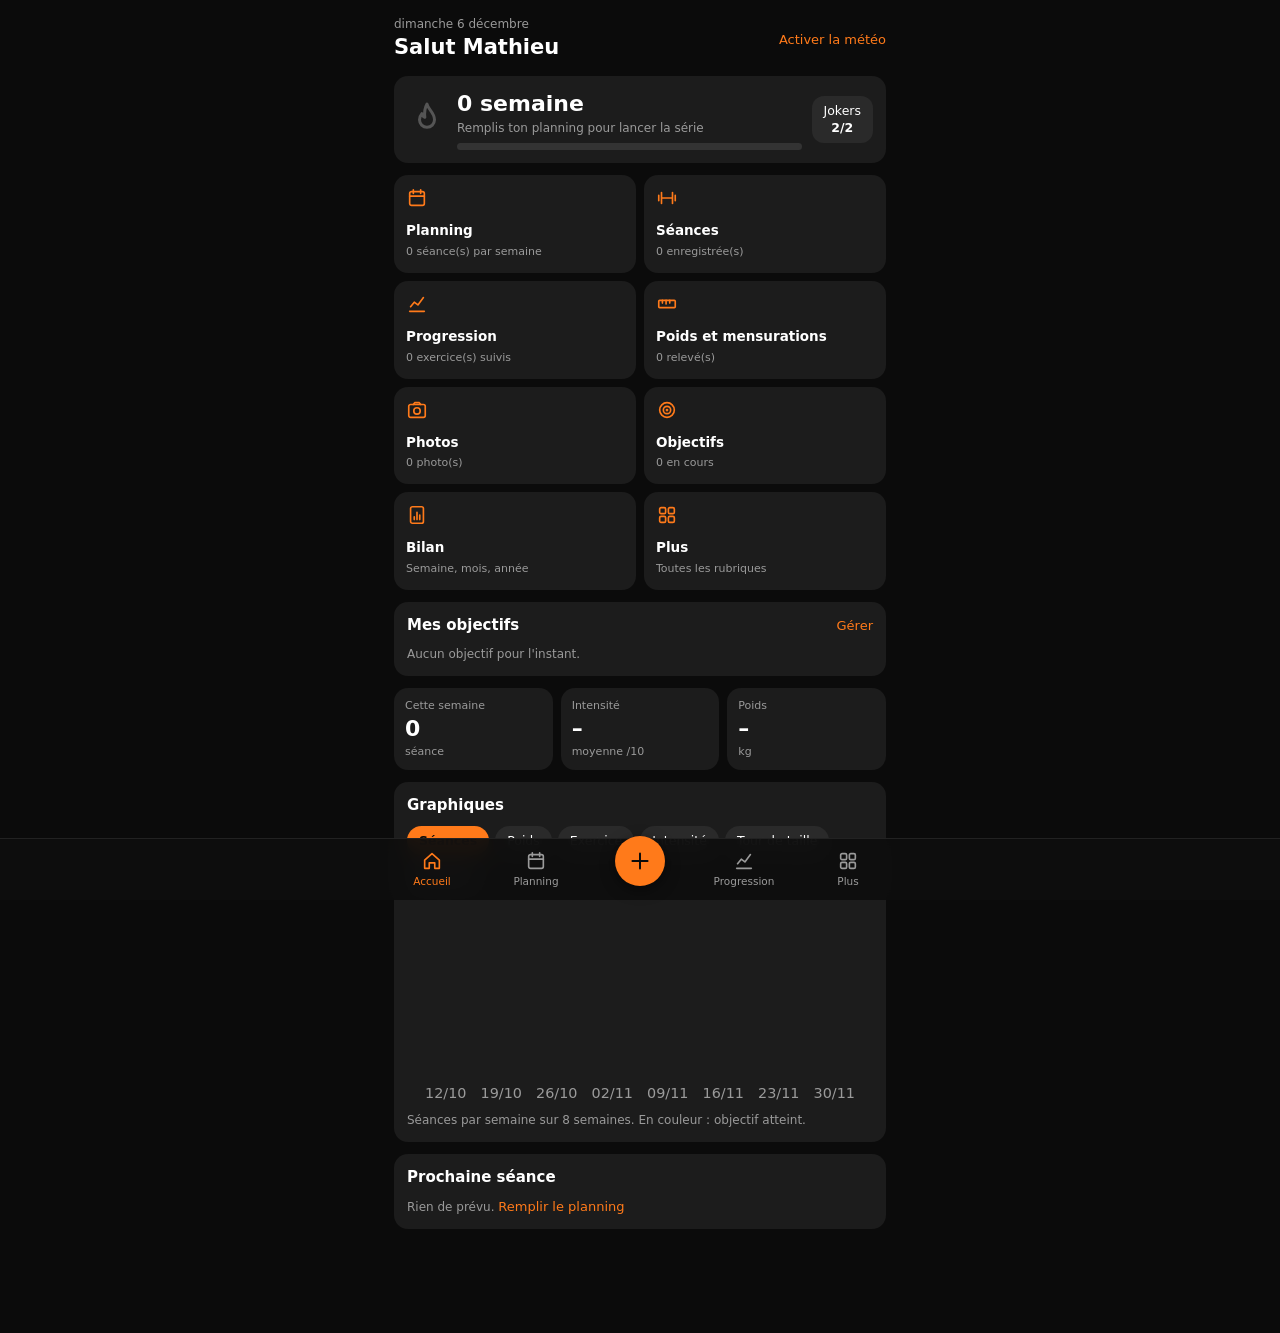
==== commit eec6951b: "Accueil personnalisable, objectifs par exercice, sauvegarde automatique - Accueil : 7 tuiles favorit" ====
--- a/index.html
+++ b/index.html
@@ -8,122 +8,7 @@
 <link rel="manifest" href="manifest.webmanifest">
 <link rel="icon" href="icon-192.png">
 <link rel="apple-touch-icon" href="icon-192.png">
-<style>
-:root{--ac:#ff7a1a;--bg:#0b0b0b;--c1:#1c1c1c;--c2:#2a2a2a;--c3:#333;--mut:#9a9a9a;--tx:#fff}
-*{box-sizing:border-box;-webkit-tap-highlight-color:transparent}
-html,body{margin:0;background:var(--bg);color:var(--tx);font-family:system-ui,-apple-system,"Segoe UI",Roboto,sans-serif;font-size:15px;line-height:1.4}
-body{padding-bottom:calc(76px + env(safe-area-inset-bottom))}
-#app{max-width:520px;margin:0 auto;padding:16px 14px}
-button,input,select,textarea{font:inherit;color:inherit}
-button{cursor:pointer;border:none;background:none;padding:0}
-h1{font-size:21px;font-weight:600;margin:0}
-h2{font-size:15px;font-weight:600;margin:0 0 10px}
-.mut{color:var(--mut)}.sm{font-size:12px}.xs{font-size:11px}.ac{color:var(--ac)}
-.row{display:flex;align-items:center;gap:10px}.sp{justify-content:space-between}.grow{flex:1;min-width:0}
-.card{background:var(--c1);border-radius:14px;padding:13px;margin-bottom:12px}
-.g2{display:grid;grid-template-columns:repeat(2,minmax(0,1fr));gap:8px}
-.g3{display:grid;grid-template-columns:repeat(3,minmax(0,1fr));gap:8px}
-.tile{background:var(--c1);border-radius:14px;padding:12px;text-align:left;width:100%;animation:rise .45s ease both;animation-delay:calc(var(--i,0)*45ms);transition:transform .15s,background .2s}
-.tile:active{transform:scale(.96);background:#242424}
-.tile .ic{color:var(--ac)}
-.tile b{display:block;font-size:13.5px;font-weight:600;margin-top:6px}
-.stat{background:var(--c1);border-radius:14px;padding:10px 11px}
-.stat .n{font-size:22px;font-weight:600;font-variant-numeric:tabular-nums}
-.chips{display:flex;flex-wrap:wrap;gap:6px;margin-bottom:10px}
-.chip{font-size:12.5px;padding:6px 12px;border-radius:999px;background:var(--c2);transition:background .2s,color .2s,transform .15s}
-.chip:active{transform:scale(.94)}
-.chip.on{background:var(--ac);color:#0b0b0b;font-weight:600}
-.btn{display:inline-flex;align-items:center;justify-content:center;gap:6px;background:var(--ac);color:#0b0b0b;font-weight:600;border-radius:12px;padding:11px 16px;transition:transform .15s}
-.btn:active{transform:scale(.96)}
-.btn.full{width:100%}
-.btn.gh{background:var(--c2);color:var(--tx);font-weight:500}
-.btn.dg{background:#3a1616;color:#ff8f8f;font-weight:500}
-.btn.s{padding:7px 12px;font-size:13px;border-radius:10px}
-.link{color:var(--ac);font-size:13px}
-.ib{width:36px;height:36px;border-radius:10px;background:var(--c2);display:inline-flex;align-items:center;justify-content:center;flex:none}
-.ib.t{background:none;color:var(--mut)}
-label{display:block;font-size:12px;color:var(--mut);margin:10px 0 4px}
-input[type=text],input[type=number],input[type=date],select,textarea{width:100%;background:var(--c2);border:1px solid transparent;border-radius:10px;padding:10px 11px;outline:none;color-scheme:dark}
-input:focus,select:focus,textarea:focus{border-color:var(--ac)}
-input[type=range]{width:100%;accent-color:var(--ac)}
-input[type=checkbox]{accent-color:var(--ac);width:18px;height:18px}
-.li{display:flex;align-items:center;gap:10px;padding:10px 0;border-top:1px solid #262626;width:100%;text-align:left}
-.li:first-child{border-top:none}
-.pb{height:7px;background:var(--c3);border-radius:4px;overflow:hidden}
-.pb i{display:block;height:100%;width:0;background:var(--ac);border-radius:4px;transition:width 1s ease .15s}
-.flame{color:var(--ac);animation:flick 1.6s ease-in-out infinite;display:inline-flex}
-.flame.off{color:#555;animation:none}
-.view{animation:slide .35s cubic-bezier(.2,.8,.2,1) both}
-.cal{display:grid;grid-template-columns:repeat(7,minmax(0,1fr));gap:4px;text-align:center}
-.cal .hd{font-size:11px;color:var(--mut);padding-bottom:2px}
-.day{border-radius:9px;padding:5px 1px 4px;min-height:46px;font-size:12px;position:relative;border:1px solid transparent;overflow:hidden;transition:transform .12s}
-.day:active{transform:scale(.92)}
-.day.out{opacity:.3}
-.day.plan{background:var(--c2)}
-.day.done{background:color-mix(in srgb,var(--ac) 28%,#1c1c1c)}
-.day.today{border-color:var(--ac)}
-.day.pause{background:repeating-linear-gradient(45deg,#161616,#161616 4px,#222 4px,#222 8px)}
-.day small{display:block;font-size:9px;line-height:1.1;color:var(--ac);white-space:nowrap;overflow:hidden;text-overflow:ellipsis;padding:0 2px;margin-top:2px}
-.day.done small{color:#fff}
-.set{display:grid;grid-template-columns:26px 1fr 1fr 34px 34px;gap:6px;align-items:center;margin-top:6px}
-.set span{font-size:12px;color:var(--mut);text-align:center}
-.ph{display:grid;grid-template-columns:repeat(3,minmax(0,1fr));gap:6px}
-.ph button{aspect-ratio:3/4;border-radius:10px;overflow:hidden;background:var(--c2);position:relative;animation:rise .4s ease both}
-.ph img,.cmp img{width:100%;height:100%;object-fit:cover;display:block}
-.ph span{position:absolute;left:0;right:0;bottom:0;font-size:10px;padding:10px 4px 3px;background:linear-gradient(transparent,rgba(0,0,0,.75))}
-.cmp{display:grid;grid-template-columns:1fr 1fr;gap:6px}
-.cmp div{aspect-ratio:3/4;border-radius:10px;overflow:hidden;background:var(--c2)}
-svg.chart{display:block;width:100%;height:auto}
-svg.chart text{font-size:10.5px;fill:var(--mut)}
-.bar{transform:scaleY(0);transform-box:fill-box;transform-origin:50% 100%;transition:transform .7s cubic-bezier(.2,.8,.2,1) var(--d,0ms)}
-.ln{stroke-dasharray:1;stroke-dashoffset:1;transition:stroke-dashoffset 1s ease-out}
-.dot{opacity:0;transition:opacity .3s ease var(--d,0ms)}
-.ar{opacity:0;transition:opacity .6s ease .5s}
-.rad{transform:scale(0);transform-box:fill-box;transform-origin:center;transition:transform .9s cubic-bezier(.2,.8,.2,1)}
-.play .bar{transform:scaleY(1)}.play .ln{stroke-dashoffset:0}.play .dot{opacity:1}.play .ar{opacity:.16}.play .rad{transform:scale(1)}
-.tip{font-size:12px;color:var(--mut);margin-top:6px;min-height:17px}
-.empty{font-size:13px;color:var(--mut);padding:18px 4px;text-align:center}
-.fig{display:block;width:100%;height:auto;background:#141414;border-radius:12px}
-.figb{text-align:left;animation:rise .4s ease both;animation-delay:calc(var(--i,0)*60ms)}
-.figb:active{transform:scale(.97)}
-.wk{display:grid;grid-template-columns:repeat(7,minmax(0,1fr));gap:4px;text-align:center}
-.wk div{border-radius:8px;padding:6px 1px;font-size:10px;background:#161616;color:var(--mut);min-height:44px;overflow:hidden;animation:rise .4s ease both;animation-delay:calc(var(--i,0)*60ms)}
-.wk div.on{background:color-mix(in srgb,var(--ac) 22%,#1c1c1c);color:#fff}
-.wk b{display:block;font-size:11px;color:var(--mut);font-weight:500;margin-bottom:2px}
-.wk.mini div{min-height:8px;padding:4px 0}
-.tag{display:inline-block;font-size:11px;padding:3px 9px;border-radius:999px;background:var(--c2);margin:0 4px 4px 0}
-.tag.a{background:var(--ac);color:#0b0b0b;font-weight:600}
-#rest{position:fixed;bottom:calc(88px + env(safe-area-inset-bottom));left:50%;transform:translateX(-50%);z-index:8;background:#fff;color:#0b0b0b;border-radius:999px;padding:6px 8px 6px 12px;display:flex;align-items:center;gap:8px;box-shadow:0 4px 14px rgba(0,0,0,.5);white-space:nowrap}
-#rest[hidden]{display:none}
-#rest button{background:#e4e4e4;color:#0b0b0b;border-radius:999px;padding:5px 10px;font-size:13px;font-weight:600}
-input.big{font-size:26px;text-align:center;padding:14px 8px;font-weight:600}
-.bdg{background:var(--c1);border-radius:14px;padding:12px;text-align:center;animation:rise .4s ease both}.bdg.off{opacity:.4}
-.conf{position:relative;height:0}.conf i{position:absolute;top:-10px;width:7px;height:12px;border-radius:2px;opacity:0;animation:fall 1.7s ease-in both}
-@keyframes fall{0%{opacity:1;transform:translateY(-30px) rotate(0)}100%{opacity:0;transform:translateY(280px) rotate(540deg)}}
-ul.pl{margin:4px 0 0;padding-left:18px;font-size:13px}ul.pl li{margin-bottom:3px}
-#nav{position:fixed;left:0;right:0;bottom:0;background:rgba(14,14,14,.94);backdrop-filter:blur(10px);border-top:1px solid #222;padding:6px 8px calc(6px + env(safe-area-inset-bottom));z-index:5}
-#nav div{max-width:520px;margin:0 auto;display:grid;grid-template-columns:repeat(5,1fr);align-items:center}
-#nav button{display:flex;flex-direction:column;align-items:center;gap:2px;font-size:10.5px;color:var(--mut);padding:5px 0;transition:color .2s,transform .15s}
-#nav button:active{transform:scale(.9)}
-#nav button.on{color:var(--ac)}
-#nav .add{width:50px;height:50px;border-radius:50%;background:var(--ac);color:#0b0b0b;margin:-18px auto 0;justify-content:center;box-shadow:0 4px 14px rgba(0,0,0,.5)}
-#sheet{position:fixed;inset:0;z-index:10}
-#sheet[hidden]{display:none}
-.sbg{position:absolute;inset:0;background:rgba(0,0,0,.6);animation:fade .2s both}
-.sbody{position:absolute;left:0;right:0;bottom:0;max-width:520px;margin:0 auto;background:#161616;border-radius:18px 18px 0 0;padding:16px 16px calc(18px + env(safe-area-inset-bottom));max-height:88vh;overflow:auto;animation:up .3s cubic-bezier(.2,.8,.2,1) both}
-#toast{position:fixed;left:50%;bottom:142px;transform:translate(-50%,20px);background:#fff;color:#0b0b0b;padding:9px 16px;border-radius:999px;font-size:13px;font-weight:600;opacity:0;pointer-events:none;transition:all .3s;z-index:20;white-space:nowrap}
-#toast.on{opacity:1;transform:translate(-50%,0)}
-.bump{animation:pop .4s ease}
-details summary{cursor:pointer;padding:9px 0;list-style:none;display:flex;justify-content:space-between}
-details summary::-webkit-details-marker{display:none}
-@keyframes rise{from{opacity:0;transform:translateY(8px)}to{opacity:1;transform:none}}
-@keyframes slide{from{opacity:0;transform:translateX(22px)}to{opacity:1;transform:none}}
-@keyframes up{from{transform:translateY(100%)}to{transform:none}}
-@keyframes fade{from{opacity:0}to{opacity:1}}
-@keyframes flick{0%,100%{transform:scale(1) rotate(0)}50%{transform:scale(1.1) rotate(-4deg)}}
-@keyframes pop{0%{transform:scale(1)}50%{transform:scale(1.18)}100%{transform:scale(1)}}
-@media (prefers-reduced-motion:reduce){*{animation:none!important;transition:none!important}.bar,.rad{transform:none!important}.dot{opacity:1!important}.ar{opacity:.16!important}.ln{stroke-dashoffset:0!important}}
-</style>
+<link rel="stylesheet" href="style.css">
 </head>
 <body>
 <div id="app"></div>
@@ -131,803 +16,13 @@
 <div id="sheet" hidden><div class="sbg" data-act="closeSheet"></div><div class="sbody" id="sheetBody"></div></div>
 <div id="toast"></div>
 <div id="rest" hidden></div>
-<script>
-'use strict';
-/* ---------- Constantes ---------- */
-const KEY='suivi-sport-v1';
-const DAYS=['Lundi','Mardi','Mercredi','Jeudi','Vendredi','Samedi','Dimanche'];
-const MUS=['Pectoraux','Dos','Épaules','Biceps','Triceps','Quadriceps','Ischios','Fessiers','Adducteurs','Mollets','Abdos'];
-const METRICS={poids:['Poids','kg'],taille:['Tour de taille','cm'],poitrine:['Poitrine','cm'],epaules:['Épaules','cm'],
-bras:['Bras relâché','cm'],bras_cong:['Bras congestionné','cm'],biceps_cong:['Biceps contracté','cm'],avantbras:['Avant-bras','cm'],cou:['Cou','cm'],
-hanches:['Hanches','cm'],cuisse:['Cuisse','cm'],mollet:['Mollet','cm']};
-/* Bibliothèque d'exercices (liste de Franck), regroupée par catégorie */
-const DEFEX=[
-['Développé couché (barre ou haltères)','Pectoraux'],['Développé incliné (barre ou haltères)','Pectoraux'],['Dips (poids du corps ou machine)','Pectoraux'],
-['Écarté à la poulie vis-à-vis','Pectoraux'],['Développé à la machine convergente','Pectoraux'],['Pec Fly (machine)','Pectoraux'],
-['Tractions (pronation ou supination)','Dos'],['Tirage vertical à la poulie','Dos'],['Rowing barre ou haltères','Dos'],['Tirage horizontal à la poulie','Dos'],['Soulevé de terre (Deadlift)','Dos'],
-['Développé militaire (barre ou haltères)','Épaules'],['Élévations latérales (haltères ou poulie)','Épaules'],['Oiseau (haltères, poulie ou machine)','Épaules'],['Tirage menton','Épaules'],
-['Squat','Quadriceps'],['Presse à cuisses','Quadriceps'],['Fentes (marchées ou sur place)','Quadriceps'],['Hip Thrust','Fessiers'],['Leg Extension','Quadriceps'],
-['Leg Curl (allongé ou assis)','Ischios'],['Machine à adducteurs','Adducteurs'],['Machine à abducteurs','Fessiers'],
-['Curl barre ou haltères','Biceps'],['Curl pupitre (libre ou machine)','Biceps'],['Curl marteau','Biceps'],['Curl à la machine','Biceps'],
-['Dips à la machine','Triceps'],['Barre au front','Triceps'],['Extensions triceps à la poulie haute','Triceps'],
-['Crunch (sol ou poulie)','Abdos'],['Relevé de jambes (suspendu ou chaise romaine)','Abdos'],['Gainage planche','Abdos'],['Roue abdominale','Abdos']];
-const CATS=[['Pectoraux',['Pectoraux']],['Dos',['Dos']],['Épaules',['Épaules']],['Cuisses et fessiers',['Quadriceps','Ischios','Fessiers','Adducteurs','Mollets']],
-['Bras (biceps et triceps)',['Biceps','Triceps']],['Abdominaux et gainage',['Abdos']]];
-/* Anciens noms de la première version, renommés pour garder l'historique */
-const RENAME={'Développé couché':'Développé couché (barre ou haltères)','Développé incliné':'Développé incliné (barre ou haltères)','Écarté poulie':'Écarté à la poulie vis-à-vis',
-'Dips':'Dips (poids du corps ou machine)','Tractions':'Tractions (pronation ou supination)','Rowing barre':'Rowing barre ou haltères','Tirage vertical':'Tirage vertical à la poulie',
-'Tirage horizontal':'Tirage horizontal à la poulie','Soulevé de terre':'Soulevé de terre (Deadlift)','Développé militaire':'Développé militaire (barre ou haltères)',
-'Élévations latérales':'Élévations latérales (haltères ou poulie)','Oiseau':'Oiseau (haltères, poulie ou machine)','Curl barre':'Curl barre ou haltères',
-'Extension triceps poulie':'Extensions triceps à la poulie haute','Fentes':'Fentes (marchées ou sur place)','Leg extension':'Leg Extension','Leg curl':'Leg Curl (allongé ou assis)',
-'Hip thrust':'Hip Thrust','Crunch':'Crunch (sol ou poulie)','Gainage':'Gainage planche','Relevé de jambes':'Relevé de jambes (suspendu ou chaise romaine)'};
-const I={home:'<path d="M4 11l8-7 8 7v9h-5v-6H9v6H4z"/>',cal:'<rect x="4" y="5" width="16" height="15" rx="2"/><path d="M4 10h16M8 3v4M16 3v4"/>',
-bar:'<path d="M3 9v6M6 6v12M18 6v12M21 9v6M6 12h12"/>',chart:'<path d="M4 20h16M5 15l4-5 4 3 6-8"/>',
-body:'<circle cx="12" cy="5" r="2"/><path d="M5 9h14M12 9v6M12 15l-3 6M12 15l3 6"/>',
-ruler:'<rect x="3" y="8" width="18" height="8" rx="1"/><path d="M7 8v3M11 8v4M15 8v3"/>',
-photo:'<rect x="3" y="6" width="18" height="14" rx="2"/><circle cx="12" cy="13" r="3.5"/><path d="M8 6l1.5-2h5L16 6"/>',
-target:'<circle cx="12" cy="12" r="8"/><circle cx="12" cy="12" r="4"/><circle cx="12" cy="12" r=".6"/>',
-gear:'<path d="M4 7h10M18 7h2M4 17h2M10 17h10"/><circle cx="16" cy="7" r="2"/><circle cx="8" cy="17" r="2"/>',
-flame:'<path d="M12 3c.5 3.2 4.5 5 4.5 9.5a4.5 4.5 0 0 1-9 0c0-1.6.6-2.8 1.4-3.7.3 1.2.9 1.9 1.8 2.2C10.4 8.4 10.6 5.4 12 3z"/>',
-plus:'<path d="M12 5v14M5 12h14"/>',back:'<path d="M15 5l-7 7 7 7"/>',next:'<path d="M9 5l7 7-7 7"/>',
-trash:'<path d="M5 7h14M9 7V4h6v3M7 7l1 13h8l1-13"/>',check:'<path d="M5 12l5 5 9-10"/>',edit:'<path d="M4 20h4l10-10-4-4L4 16z"/>',
-sun:'<circle cx="12" cy="12" r="4"/><path d="M12 2v2M12 20v2M2 12h2M20 12h2M5 5l1.5 1.5M17.5 17.5L19 19M5 19l1.5-1.5M17.5 6.5L19 5"/>',
-cloud:'<path d="M7 18a4 4 0 0 1-.5-8A5.5 5.5 0 0 1 17 9.5a4.3 4.3 0 0 1 0 8.5z"/>',
-rain:'<path d="M7 15a4 4 0 0 1-.5-8A5.5 5.5 0 0 1 17 6.5a4.3 4.3 0 0 1 0 8.5z"/><path d="M9 18l-1 3M13 18l-1 3M17 18l-1 3"/>',
-snow:'<path d="M7 15a4 4 0 0 1-.5-8A5.5 5.5 0 0 1 17 6.5a4.3 4.3 0 0 1 0 8.5z"/><path d="M8.5 19v.5M12 20v.5M15.5 19v.5"/>',
-bolt:'<path d="M13 3L5 14h6l-1 7 8-11h-6z"/>',
-play:'<circle cx="12" cy="12" r="9"/><path d="M10 8.5l5.5 3.5-5.5 3.5z"/>',list:'<path d="M9 6h11M9 12h11M9 18h11M4.5 6h.01M4.5 12h.01M4.5 18h.01"/>',
-report:'<rect x="5" y="3" width="14" height="18" rx="2"/><path d="M9 17v-3M12 17V9M15 17v-5"/>',award:'<circle cx="12" cy="9" r="5.5"/><path d="M9 13.8L7.5 21l4.5-2.5 4.5 2.5L15 13.8"/>',
-leaf:'<path d="M5 19c0-8 5-13 14-14 0 9-5 14-13 14zM5 19l8-8"/>',timer:'<circle cx="12" cy="13" r="7"/><path d="M12 13V9.5M10 3h4"/>'};
-const ic=(n,s=20)=>`<svg class="ic" width="${s}" height="${s}" viewBox="0 0 24 24" fill="none" stroke="currentColor" stroke-width="1.8" stroke-linecap="round" stroke-linejoin="round" aria-hidden="true">${I[n]}</svg>`;
-
-/* ---------- Outils ---------- */
-const $=(s,r=document)=>r.querySelector(s), $$=(s,r=document)=>[...r.querySelectorAll(s)];
-const esc=s=>String(s==null?'':s).replace(/[&<>"']/g,c=>({'&':'&amp;','<':'&lt;','>':'&gt;','"':'&quot;',"'":'&#39;'}[c]));
-const uid=()=>Date.now().toString(36)+Math.random().toString(36).slice(2,7);
-const num=v=>{const n=parseFloat(String(v).replace(',','.'));return isNaN(n)?null:n};
-const fn=(v,d=1)=>v==null?'–':(Math.round(v*10**d)/10**d).toLocaleString('fr-FR');
-const iso=d=>d.getFullYear()+'-'+String(d.getMonth()+1).padStart(2,'0')+'-'+String(d.getDate()).padStart(2,'0');
-const pd=s=>{const[a,b,c]=s.split('-').map(Number);return new Date(a,b-1,c)};
-const addD=(s,n)=>{const d=pd(s);d.setDate(d.getDate()+n);return iso(d)};
-const dow=s=>(pd(s).getDay()+6)%7;
-const mon=s=>addD(s,-dow(s));
-const today=()=>iso(new Date());
-const fr=(s,o)=>pd(s).toLocaleDateString('fr-FR',o||{day:'numeric',month:'short'});
-const diffD=(a,b)=>Math.round((pd(b)-pd(a))/864e5);
-const opt=(v,l,sel)=>`<option value="${esc(v)}"${String(v)===String(sel)?' selected':''}>${esc(l)}</option>`;
-function toast(t){const e=$('#toast');e.textContent=t;e.classList.add('on');clearTimeout(toast.t);toast.t=setTimeout(()=>e.classList.remove('on'),2400)}
-
-/* ---------- Données ---------- */
-function def(){return{v:1,settings:{name:'Mathieu',accent:'#ff7a1a',goalMode:'auto',goalManual:3,loc:null,rest:90,bar:20,created:Date.now()},
-exercises:DEFEX.map((e,i)=>({id:'x'+i,name:e[0],muscle:e[1]})),programmes:[],template:[null,null,null,null,null,null,null],
-overrides:{},pauses:[],sessions:[],body:[],goals:[],goalHistory:[],lib:2,badges:{},recCount:0}}
-function load(){try{const p=JSON.parse(localStorage.getItem(KEY));if(p&&p.sessions){const d=def();return migrate(Object.assign(d,p,{settings:Object.assign(d.settings,p.settings),lib:p.lib||1}))}}catch(e){}return def()}
-/* Met à jour la bibliothèque d'une ancienne version sans perdre les séances déjà saisies */
-function migrate(s){if(s.lib>=2)return s;const used=new Set();
-s.sessions.forEach(x=>x.items.forEach(i=>used.add(i.exId)));s.programmes.forEach(p=>p.exIds.forEach(e=>used.add(e)));s.goals.forEach(g=>g.exId&&used.add(g.exId));
-s.exercises.forEach(e=>{if(RENAME[e.name])e.name=RENAME[e.name]});
-const names=new Set(DEFEX.map(d=>d[0].toLowerCase()));
-s.exercises=s.exercises.filter(e=>!/^e\d+$/.test(e.id)||names.has(e.name.toLowerCase())||used.has(e.id));
-DEFEX.forEach(([n,m],i)=>{const ex=s.exercises.find(e=>e.name.toLowerCase()===n.toLowerCase());if(ex)ex.muscle=m;else s.exercises.push({id:'x'+i,name:n,muscle:m})});
-s.lib=2;return s}
-function groupEx(){const rk=n=>{const i=DEFEX.findIndex(d=>d[0]===n);return i<0?999:i};
-return CATS.map(([c,ms])=>[c,S.exercises.filter(e=>ms.includes(e.muscle)).sort((a,b)=>rk(a.name)-rk(b.name)||a.name.localeCompare(b.name))]).filter(g=>g[1].length)}
-let S=load();
-function save(){recordGoal();checkBadges();try{localStorage.setItem(KEY,JSON.stringify(S))}catch(e){toast('Stockage plein : exporte tes données')}}
-const ui={month:today().slice(0,7),homeChart:'seances',homeEx:null,progEx:null,progM:'max',musP:30,bodyM:'poids',cmpA:null,cmpB:null,draft:null,goalDraft:null,photoDraft:null};
-const exById=id=>S.exercises.find(e=>e.id===id);
-const exName=id=>(exById(id)||{}).name||'Exercice supprimé';
-const progById=id=>S.programmes.find(p=>p.id===id);
-const progName=id=>(progById(id)||{}).name||'';
-const sessVol=s=>s.items.reduce((a,it)=>a+it.sets.reduce((b,x)=>b+(x.kg||0)*(x.reps||0),0),0);
-const sessSets=s=>s.items.reduce((a,it)=>a+it.sets.length,0);
-const sorted=()=>[...S.sessions].sort((a,b)=>a.date<b.date?-1:a.date>b.date?1:0);
-const orm=x=>x.reps<=1?x.kg:x.kg*(1+x.reps/30);
-function exHistory(id){const out=[];for(const s of sorted()){const sets=s.items.filter(i=>i.exId===id).flatMap(i=>i.sets);if(!sets.length)continue;
-out.push({date:s.date,sets,max:Math.max(...sets.map(x=>x.kg||0)),orm:Math.max(...sets.map(orm)),vol:sets.reduce((a,x)=>a+(x.kg||0)*x.reps,0)})}return out}
-function exWithData(){const c={};S.sessions.forEach(s=>s.items.forEach(i=>c[i.exId]=(c[i.exId]||0)+1));return Object.keys(c).filter(exById).sort((a,b)=>c[b]-c[a])}
-const bodySeries=m=>[...S.body].filter(b=>b[m]!=null).sort((a,b)=>a.date<b.date?-1:1).map(b=>({l:fr(b.date),v:b[m]}));
-const latest=m=>{const s=[...S.body].filter(b=>b[m]!=null).sort((a,b)=>a.date<b.date?-1:1);return s.length?s[s.length-1][m]:null};
-
-/* ---------- Planning et flammes ---------- */
-const inPause=d=>S.pauses.some(p=>d>=p.from&&d<=p.to);
-function planFor(d){if(inPause(d))return{prog:null,paused:true};
-if(d in S.overrides){const o=S.overrides[d];return{prog:o==='rest'||!progById(o)?null:o,over:true}}
-const t=S.template[dow(d)];return{prog:t&&progById(t)?t:null}}
-const curGoal=()=>S.settings.goalMode==='auto'?S.template.filter(t=>t&&progById(t)).length:Math.max(0,S.settings.goalManual|0);
-function recordGoal(){const n=curGoal(),w=mon(today()),h=S.goalHistory,l=h[h.length-1];if(l&&l.n===n)return;if(l&&l.from===w)l.n=n;else h.push({from:w,n})}
-function goalFor(w){const h=S.goalHistory;let n=h.length?h[0].n:curGoal();for(const e of h)if(e.from<=w)n=e.n;return n}
-const weekPaused=w=>{for(let i=0;i<7;i++)if(inPause(addD(w,i)))return true;return false};
-function streak(){const cnt={};S.sessions.forEach(s=>{const w=mon(s.date);cnt[w]=(cnt[w]||0)+1});
-const t=today(),cw=mon(t),used={};let st=0;const ws=Object.keys(cnt).sort();
-if(ws.length)for(let w=ws[0];w<cw;w=addD(w,7)){const g=goalFor(w),c=cnt[w]||0;
-if(g>0&&c>=g)st++;else if(g<=0||weekPaused(w))continue;else{const m=w.slice(0,7);if(st>0&&(used[m]||0)<2)used[m]=(used[m]||0)+1;else st=0}}
-const g=curGoal(),c=cnt[cw]||0,done=g>0&&c>=g;if(done)st++;
-return{n:st,done,count:c,goal:g,jokers:2-(used[t.slice(0,7)]||0)}}
-function nextPlanned(){const t=today();for(let i=0;i<21;i++){const d=addD(t,i),p=planFor(d);
-if(p.prog&&!(i===0&&S.sessions.some(s=>s.date===t)))return{date:d,prog:p.prog}}return null}
-function progMuscles(id){const p=progById(id);if(!p)return'';return[...new Set(p.exIds.map(e=>(exById(e)||{}).muscle).filter(Boolean))].join(', ')}
-
-/* ---------- Graphiques ---------- */
-const empty=t=>`<div class="empty">${t}</div>`;
-function lineChart(pts,o={}){if(!pts.length)return empty(o.empty||'Pas encore de données.');
-const W=340,H=150,L=36,R=12,T=14,B=22;let vs=pts.map(p=>p.v);if(o.ref!=null)vs=vs.concat(o.ref);
-let mn=Math.min(...vs),mx=Math.max(...vs);if(mn===mx){mn-=1;mx+=1}const pad=(mx-mn)*.14;mn-=pad;mx+=pad;
-const X=i=>pts.length===1?L+(W-L-R)/2:L+i*(W-L-R)/(pts.length-1),Y=v=>T+(mx-v)*(H-T-B)/(mx-mn);
-let g='';for(let k=0;k<3;k++){const v=mn+pad+k*(mx-mn-2*pad)/2,y=Y(v).toFixed(1);g+=`<line x1="${L}" y1="${y}" x2="${W-R}" y2="${y}" stroke="#262626"/><text x="${L-5}" y="${+y+3.5}" text-anchor="end">${fn(v)}</text>`}
-const co=pts.map((p,i)=>X(i).toFixed(1)+','+Y(p.v).toFixed(1));
-let s=`<svg class="chart" viewBox="0 0 ${W} ${H}" role="img" aria-label="${esc(o.label||'Courbe')}">${g}`;
-if(o.ref!=null)s+=`<line x1="${L}" y1="${Y(o.ref)}" x2="${W-R}" y2="${Y(o.ref)}" stroke="#666" stroke-dasharray="4 4"/><text x="${W-R}" y="${Y(o.ref)-4}" text-anchor="end">cible ${fn(o.ref)}</text>`;
-if(o.area&&pts.length>1)s+=`<path class="ar" d="M${co.join(' L')} L${X(pts.length-1)},${H-B} L${X(0)},${H-B} Z" fill="var(--ac)"/>`;
-if(pts.length>1)s+=`<polyline class="ln" pathLength="1" points="${co.join(' ')}" fill="none" stroke="var(--ac)" stroke-width="2.5" stroke-linecap="round" stroke-linejoin="round"/>`;
-pts.forEach((p,i)=>{const show=pts.length<=24||i===pts.length-1;
-s+=`<circle class="dot" style="--d:${Math.min(1200,500+i*45)}ms" cx="${X(i)}" cy="${Y(p.v)}" r="${show?3.5:0}" fill="var(--ac)"/><circle cx="${X(i)}" cy="${Y(p.v)}" r="13" fill="transparent" data-act="tip" data-tip="${esc(p.l+' : '+fn(p.v,2)+' '+(o.unit||''))}"/>`});
-s+=`<text x="${L}" y="${H-5}">${esc(pts[0].l)}</text>`;if(pts.length>1)s+=`<text x="${W-R}" y="${H-5}" text-anchor="end">${esc(pts[pts.length-1].l)}</text>`;
-return s+'</svg>'}
-function barChart(items,o={}){if(!items.length)return empty('Pas encore de données.');
-const W=340,H=150,T=18,B=22,mx=Math.max(1,...items.map(i=>i.v),o.ref||0),bw=Math.min(30,(W-16)/items.length-8),st=(W-16)/items.length;
-let s=`<svg class="chart" viewBox="0 0 ${W} ${H}" role="img" aria-label="${esc(o.label||'Barres')}">`;
-if(o.ref){const y=T+(mx-o.ref)*(H-T-B)/mx;s+=`<line x1="4" y1="${y}" x2="${W-4}" y2="${y}" stroke="#666" stroke-dasharray="4 4"/><text x="${W-4}" y="${y-4}" text-anchor="end">objectif ${o.ref}</text>`}
-items.forEach((it,i)=>{const h=Math.max(it.v?3:0,it.v*(H-T-B)/mx),x=8+i*st+(st-bw)/2,y=H-B-h;
-s+=`<rect class="bar" style="--d:${i*70}ms" x="${x}" y="${y}" width="${bw}" height="${h}" rx="4" fill="${it.hi?'var(--ac)':'#3a3a3a'}"/><text x="${x+bw/2}" y="${y-4}" text-anchor="middle">${it.v||''}</text><text x="${x+bw/2}" y="${H-6}" text-anchor="middle">${esc(it.l)}</text>`});
-return s+'</svg>'}
-function radar(ax){const mx=Math.max(...ax.map(a=>a.v));if(!mx)return empty('Aucune séance sur la période.');
-const W=340,H=230,cx=170,cy=115,r=78,n=ax.length,P=(i,k)=>{const a=-Math.PI/2+i*2*Math.PI/n;return[cx+Math.cos(a)*r*k,cy+Math.sin(a)*r*k]};
-let s=`<svg class="chart" viewBox="0 0 ${W} ${H}" role="img" aria-label="Radar par groupe musculaire">`;
-[.33,.66,1].forEach(k=>s+=`<polygon points="${ax.map((_,i)=>P(i,k).map(v=>v.toFixed(1)).join(',')).join(' ')}" fill="none" stroke="#2c2c2c"/>`);
-ax.forEach((a,i)=>{const[x,y]=P(i,1),[tx,ty]=P(i,1.2);s+=`<line x1="${cx}" y1="${cy}" x2="${x}" y2="${y}" stroke="#222"/><text x="${tx}" y="${ty+3}" text-anchor="${Math.abs(tx-cx)<8?'middle':tx>cx?'start':'end'}">${esc(a.l)}</text>`});
-s+=`<polygon class="rad" points="${ax.map((a,i)=>P(i,Math.max(.04,a.v/mx)).map(v=>v.toFixed(1)).join(',')).join(' ')}" fill="var(--ac)" fill-opacity=".25" stroke="var(--ac)" stroke-width="2" stroke-linejoin="round"/>`;
-return s+'</svg>'}
-const box=(svg,cap)=>`<div class="cbox">${svg}<div class="tip">${cap||''}</div></div>`;
-function muscleSets(days){const from=addD(today(),-days+1),c={},last={};MUS.forEach(m=>c[m]=0);
-S.sessions.forEach(s=>s.items.forEach(it=>{const m=(exById(it.exId)||{}).muscle;if(!m||!(m in c))return;if(s.date>=from)c[m]+=it.sets.length;if(!last[m]||s.date>last[m])last[m]=s.date}));return{c,last}}
-function weeksBars(){const cw=mon(today()),cnt={};S.sessions.forEach(s=>{const w=mon(s.date);cnt[w]=(cnt[w]||0)+1});
-const it=[];for(let i=7;i>=0;i--){const w=addD(cw,-7*i),v=cnt[w]||0;it.push({l:fr(w,{day:'numeric',month:'numeric'}),v,hi:v>=goalFor(w)&&goalFor(w)>0})}return it}
-
-/* ---------- Vues ---------- */
-const head=(t,right='')=>`<div class="row sp" style="margin-bottom:14px"><div class="row"><button class="ib" data-go="home" aria-label="Retour">${ic('back')}</button><h1>${t}</h1></div>${right}</div>`;
-const V={};
-V.home=()=>{const st=streak(),t=today(),wk=mon(t),nx=nextPlanned();
-const ws=S.sessions.filter(s=>s.date>=wk&&s.date<=addD(wk,6)),rp=ws.filter(s=>s.rpe).map(s=>s.rpe),av=rp.length?rp.reduce((a,b)=>a+b,0)/rp.length:null;
-const w=latest('poids'),ps=bodySeries('poids'),dw=ps.length>1?ps[ps.length-1].v-ps[0].v:null;
-const tiles=[['planning','cal','Planning',curGoal()+' séance(s) par semaine'],['seances','bar','Séances',S.sessions.length+' enregistrée(s)'],['progression','chart','Progression',exWithData().length+' exercice(s) suivis'],
-['muscles','body','Muscles','Répartition du travail'],['corps','ruler','Poids et mensurations',S.body.length+' relevé(s)'],['photos','photo','Photos',P.length+' photo(s)'],
-['objectifs','target','Objectifs',S.goals.length+' en cours'],['debuter','play','Débuter',BEG.length+' programmes et le guide'],
-['programmes','list','Programmes',OPT.length+' options animées'],['maison','home','À la maison','Poids du corps, sans matériel'],['bilan','report','Bilan','Semaine, mois, année'],['badges','award','Badges',Object.keys(S.badges||{}).length+' sur '+BADGES.length+' obtenus'],['nutri','leaf','Nutrition','Ouvrir l\'application'],['reglages','gear','Réglages','Sauvegarde, météo']];
-const hc=homeChart();
-return`<div class="row sp" style="margin-bottom:14px"><div><div class="sm mut">${new Date().toLocaleDateString('fr-FR',{weekday:'long',day:'numeric',month:'long'})}</div><h1>Salut ${esc(S.settings.name)}</h1></div><div id="wx" style="text-align:right"></div></div>
-${backupBanner()}<div class="card row"><span class="flame ${st.n?'':'off'}">${ic('flame',40)}</span><div class="grow"><div style="font-size:22px;font-weight:600"><span class="cnt" data-to="${st.n}">0</span> semaine${st.n>1?'s':''}</div>
-<div class="sm mut">${st.goal?`Cette semaine : ${st.count}/${st.goal} séance${st.goal>1?'s':''}${st.done?' · objectif atteint':''}`:'Remplis ton planning pour lancer la série'}</div>
-<div class="pb" style="margin-top:6px"><i data-w="${st.goal?Math.min(100,st.count/st.goal*100):0}"></i></div></div>
-<button class="chip" data-act="jokerInfo" style="text-align:center;border-radius:12px">Jokers<br><b id="jk">${st.jokers}/2</b></button></div>
-<div class="g2" style="margin-bottom:12px">${tiles.map((x,i)=>`<button class="tile" style="--i:${i}" ${x[0]==='nutri'?'data-act="nutri"':`data-go="${x[0]}"`}>${ic(x[1],22)}<b>${x[2]}</b><span class="xs mut">${x[3]}</span></button>`).join('')}</div>
-<div class="card"><div class="row sp"><h2>Mes objectifs</h2><button class="link" data-go="objectifs" style="margin-bottom:10px">Gérer</button></div>${S.goals.length?S.goals.slice(0,3).map(goalRow).join(''):`<div class="sm mut">Aucun objectif pour l'instant.</div>`}</div>
-<div class="g3" style="margin-bottom:12px"><div class="stat"><div class="xs mut">Cette semaine</div><div class="n"><span class="cnt" data-to="${ws.length}">0</span></div><div class="xs mut">séance${ws.length>1?'s':''}</div></div>
-<div class="stat"><div class="xs mut">Intensité</div><div class="n">${av==null?'–':`<span class="cnt" data-to="${av}" data-dec="1">0</span>`}</div><div class="xs mut">moyenne /10</div></div>
-<div class="stat"><div class="xs mut">Poids</div><div class="n">${w==null?'–':`<span class="cnt" data-to="${w}" data-dec="1">0</span>`}</div><div class="xs mut">${dw==null?'kg':'kg, '+(dw>0?'+':'')+fn(dw)}</div></div></div>
-<div class="card"><h2>Graphiques</h2><div class="chips">${[['seances','Séances'],['poids','Poids'],['exo','Exercice'],['rpe','Intensité'],['taille','Tour de taille'],['muscles','Muscles']].map(c=>`<button class="chip ${ui.homeChart===c[0]?'on':''}" data-act="homeChart" data-v="${c[0]}">${c[1]}</button>`).join('')}</div>${hc}</div>
-<div class="card"><h2>Prochaine séance</h2>${nx?`<button class="row sp" style="width:100%;text-align:left" data-act="dayOpen" data-d="${nx.date}"><div><div>${esc(progName(nx.prog))}</div><div class="sm mut">${nx.date===t?"Aujourd'hui":fr(nx.date,{weekday:'long',day:'numeric',month:'long'})}${progMuscles(nx.prog)?' · '+esc(progMuscles(nx.prog)):''}</div></div><span class="ac">${ic('next')}</span></button>`:`<div class="sm mut">Rien de prévu. <button class="link" data-go="planning">Remplir le planning</button></div>`}</div>`};
-function homeChart(){const c=ui.homeChart;
-if(c==='seances')return box(barChart(weeksBars(),{label:'Séances par semaine',ref:curGoal()||null}),'Séances par semaine sur 8 semaines. En couleur : objectif atteint.');
-if(c==='poids'){const g=S.goals.find(x=>x.type==='poids');return box(lineChart(bodySeries('poids'),{unit:'kg',ref:g?g.target:null,label:'Évolution du poids',empty:'Ajoute un relevé de poids pour voir la courbe.'}),'Touche un point pour voir la valeur.')}
-if(c==='taille')return box(lineChart(bodySeries('taille'),{unit:'cm',label:'Tour de taille',empty:'Ajoute un tour de taille pour voir la courbe.'}),'Touche un point pour voir la valeur.');
-if(c==='rpe'){const p=sorted().filter(s=>s.rpe).slice(-16).map(s=>({l:fr(s.date),v:s.rpe}));return box(lineChart(p,{area:1,unit:'/10',label:'Intensité par séance',empty:'Enregistre une séance pour voir ton intensité.'}),'Intensité ressentie (1 à 10) des dernières séances.')}
-if(c==='muscles'){const m=muscleSets(30);return box(radar(MUS.map(l=>({l,v:m.c[l]}))),'Séries par groupe musculaire sur 30 jours.')}
-const ex=exWithData();if(!ex.length)return empty('Enregistre une séance pour suivre un exercice.');if(!ex.includes(ui.homeEx))ui.homeEx=ex[0];
-const h=exHistory(ui.homeEx),d=h.length>1?h[h.length-1].max-h[0].max:0;
-return`<select data-chg="homeEx" style="margin-bottom:8px">${ex.map(e=>opt(e,exName(e),ui.homeEx)).join('')}</select>`+box(lineChart(h.map(x=>({l:fr(x.date),v:x.max})),{unit:'kg',label:'Charge maximale'}),`Charge maximale par séance${h.length>1?' : '+(d>=0?'+':'')+fn(d)+' kg depuis le début':''}.`)}
-
-V.planning=()=>{const t=today(),first=ui.month+'-01',st=streak();let d=mon(first),cells='';
-const end=iso(new Date(+ui.month.slice(0,4),+ui.month.slice(5),0));
-while(d<=end||dow(d)!==0){const p=planFor(d),done=S.sessions.some(s=>s.date===d);
-cells+=`<button class="day ${d.slice(0,7)!==ui.month?'out':''} ${p.paused?'pause':done?'done':p.prog?'plan':''} ${d===t?'today':''}" data-act="dayOpen" data-d="${d}">${+d.slice(8)}<small>${done&&!p.prog?'fait':esc(progName(p.prog))}</small></button>`;d=addD(d,1);if(d>end&&dow(d)===0)break}
-return head('Planning')+
-`<div class="card"><div class="row sp"><div><h2 style="margin-bottom:2px">Semaine type</h2><div class="xs mut" style="margin-bottom:10px">${st.count}/${st.goal} séance(s) faite(s) cette semaine</div></div><button class="btn s" data-act="weekFill" style="margin-bottom:10px">${ic('edit',16)} Remplir ma semaine</button></div>
-${S.template.some(t=>t&&progById(t))?DAYS.map((n,i)=>`<div class="row" style="margin-bottom:6px"><span style="width:76px" class="sm">${n}</span><select data-chg="tpl" data-i="${i}">${opt('','Repos',S.template[i]||'')}${S.programmes.map(p=>opt(p.id,p.name,S.template[i])).join('')}</select></div>`).join('')+`<div class="xs mut">La semaine type se répète toutes les semaines dans le calendrier.</div>`
-:`<div class="sm mut">Touche « Remplir ma semaine » et écris la séance de chaque jour en une fois, par exemple « Pec jambes ». Elle se répétera sur tous les mois.</div>`}</div>
-<div class="card"><div class="row sp"><h2>Mes séances types</h2><button class="btn s" data-act="progEdit" style="margin-bottom:10px">${ic('plus',16)} Créer</button></div>
-${S.programmes.map(p=>`<button class="li" data-act="progEdit" data-id="${p.id}"><div class="grow"><div>${esc(p.name)}</div><div class="xs mut">${p.exIds.length} exercice(s)${progMuscles(p.id)?' · '+esc(progMuscles(p.id)):''}</div></div><span class="mut">${ic('edit',18)}</span></button>`).join('')||'<div class="sm mut">Aucune séance type.</div>'}</div>
-<div class="card"><div class="row sp" style="margin-bottom:10px"><button class="ib" data-act="month" data-v="-1" aria-label="Mois précédent">${ic('back')}</button><h2 style="margin:0;text-transform:capitalize">${pd(first).toLocaleDateString('fr-FR',{month:'long',year:'numeric'})}</h2><button class="ib" data-act="month" data-v="1" aria-label="Mois suivant">${ic('next')}</button></div>
-<div class="cal">${['L','M','M','J','V','S','D'].map(x=>`<div class="hd">${x}</div>`).join('')}${cells}</div>
-<div class="xs mut" style="margin-top:8px">Touche un jour pour saisir la séance, la déplacer ou mettre un repos ce jour-là. Jour coloré : séance faite. Hachuré : pause.</div></div>
-<div class="card"><div class="row sp"><h2>Pauses (vacances, blessure)</h2><button class="btn s gh" data-act="pauseAdd" style="margin-bottom:10px">${ic('plus',16)} Ajouter</button></div>
-${S.pauses.map(p=>`<div class="li"><div class="grow"><div>${esc(p.label||'Pause')}</div><div class="xs mut">du ${fr(p.from)} au ${fr(p.to,{day:'numeric',month:'short',year:'numeric'})}</div></div><button class="ib t" data-act="pauseDel" data-id="${p.id}" aria-label="Supprimer">${ic('trash',18)}</button></div>`).join('')||'<div class="sm mut">Une semaine en pause ne casse pas ta série de flammes.</div>'}</div>`};
-
-V.seances=()=>{const l=sorted().reverse(),by=Object.fromEntries(groupEx());
-return head('Séances',`<button class="btn s" data-act="sessNew">${ic('plus',16)} Nouvelle</button>`)+
-`<div class="card"><h2>Historique</h2>${l.map(s=>`<button class="li" data-act="sessEdit" data-id="${s.id}"><div class="grow"><div>${esc(s.name||'Séance')}</div><div class="xs mut">${fr(s.date,{weekday:'short',day:'numeric',month:'short',year:'numeric'})} · ${s.items.length} exo · ${sessSets(s)} séries · ${fn(sessVol(s),0)} kg${s.rpe?' · intensité '+s.rpe:''}</div></div><span class="mut">${ic('next',18)}</span></button>`).join('')||empty('Aucune séance enregistrée. Touche « Nouvelle » pour commencer.')}</div>
-<div class="card"><div class="row sp"><h2>Bibliothèque d'exercices</h2><button class="btn s gh" data-act="exAdd" style="margin-bottom:10px">${ic('plus',16)} Ajouter</button></div>
-${Object.keys(by).map(m=>`<details><summary><span>${esc(m)}</span><span class="mut sm">${by[m].length}</span></summary>${by[m].map(e=>`<div class="li"><span class="grow sm">${esc(e.name)}</span><button class="ib t" data-act="exDel" data-id="${e.id}" aria-label="Supprimer">${ic('trash',16)}</button></div>`).join('')}</details>`).join('')}</div>`};
-
-function lastSets(exId,before,skip){const s=sorted().reverse().find(x=>x.id!==skip&&x.date<=before&&x.items.some(i=>i.exId===exId));return s?s.items.filter(i=>i.exId===exId).flatMap(i=>i.sets):null}
-function newDraft(date,progId){const p=progById(progId);return{id:null,date:date||today(),progId:progId||null,name:p?p.name:'',rpe:7,duration:null,note:'',
-items:p?p.exIds.filter(exById).map(e=>({exId:e,sets:(lastSets(e,date||today())||[{},{},{}]).map(()=>({kg:null,reps:null}))})):[]}}
-V.seance=()=>{if(!ui.draft)ui.draft=newDraft();const d=ui.draft,by=Object.fromEntries(groupEx());
-return`<div class="row sp" style="margin-bottom:14px"><div class="row"><button class="ib" data-act="histBack" aria-label="Retour">${ic('back')}</button><h1 style="font-size:18px">${d.id?'Modifier la séance':'Nouvelle séance'}</h1></div>${d.items.length?`<button class="btn s" data-act="liveOpen">${ic('play',16)} En direct</button>`:''}${d.id?`<button class="ib t" data-act="sessDel" aria-label="Supprimer">${ic('trash')}</button>`:''}</div>
-<div class="card"><div class="g2"><div><label style="margin-top:0">Date</label><input type="date" data-inp="d" data-f="date" value="${d.date}"></div><div><label style="margin-top:0">Durée (min)</label><input type="number" inputmode="numeric" data-inp="d" data-f="duration" value="${d.duration??''}" placeholder="60"></div></div>
-<label>Nom de la séance</label><input type="text" data-inp="d" data-f="name" value="${esc(d.name)}" placeholder="Pec jambes">
-${!d.id&&S.programmes.length?`<label>Partir d'une séance type</label><select data-chg="draftProg">${opt('','Séance libre',d.progId||'')}${S.programmes.map(p=>opt(p.id,p.name,d.progId)).join('')}</select>`:''}
-<label>Forme du jour</label><div class="chips" style="margin-bottom:0">${[1,2,3,4,5].map(n=>`<button class="chip ${d.form===n?'on':''}" data-act="form" data-v="${n}">${n}</button>`).join('')}<span class="xs mut" style="align-self:center">1 épuisé · 5 en pleine forme</span></div>
-<label>Sommeil la nuit dernière (heures)</label><input type="text" inputmode="decimal" data-inp="d" data-f="sleep" value="${d.sleep??''}" placeholder="7,5"></div>
-${d.items.map((it,i)=>{const ls=lastSets(it.exId,d.date,d.id);return`<div class="card">${exHead(it,i,ls)}
-${it.sets.map((x,j)=>`<div class="set"><span>${j+1}</span><input type="text" inputmode="decimal" data-inp="set" data-i="${i}" data-s="${j}" data-f="kg" value="${x.kg??''}" placeholder="${ls&&ls[j]?ls[j].kg:'0'}"><input type="text" inputmode="numeric" data-inp="set" data-i="${i}" data-s="${j}" data-f="reps" value="${x.reps??''}" placeholder="${ls&&ls[j]?ls[j].reps:'10'}"><button class="ib ${x.done?'':'t'}" style="${x.done?'background:var(--ac);color:#0b0b0b':''}" data-act="setDone" data-i="${i}" data-s="${j}" aria-label="Valider la série">${ic('check',18)}</button><button class="ib t" data-act="setDel" data-i="${i}" data-s="${j}" aria-label="Retirer la série">×</button></div>`).join('')}
-<button class="link" data-act="setAdd" data-i="${i}" style="margin-top:10px">+ Ajouter une série</button></div>`}).join('')}
-<div class="card"><label style="margin-top:0">Ajouter un exercice</label><select data-chg="itemAdd"><option value="">Choisir…</option>${Object.keys(by).map(m=>`<optgroup label="${esc(m)}">${by[m].map(e=>opt(e.id,e.name)).join('')}</optgroup>`).join('')}</select></div>
-<div class="card"><div class="row sp"><label style="margin:0">Intensité ressentie</label><b class="ac"><span id="rpeV">${d.rpe}</span>/10</b></div><input type="range" min="1" max="10" step="1" data-inp="d" data-f="rpe" value="${d.rpe}">
-<div class="row sp xs mut"><span>Facile</span><span>Maximale</span></div><label>Note</label><textarea rows="2" data-inp="d" data-f="note" placeholder="Sensations, douleurs, remarques…">${esc(d.note)}</textarea></div>
-<button class="btn full" data-act="sessSave">${ic('check',18)} Enregistrer la séance</button>`};
-
-V.progression=()=>{const ex=exWithData();if(!ex.length)return head('Progression')+`<div class="card">${empty('Enregistre des séances pour voir ta progression par exercice.')}</div>`;
-if(!ex.includes(ui.progEx))ui.progEx=ex[0];const h=exHistory(ui.progEx),m=ui.progM,lab={max:['Charge max','kg'],orm:['1RM estimé','kg'],vol:['Volume','kg']};
-const best=h.reduce((a,x)=>x.max>a.max?x:a,h[0]),bo=Math.max(...h.map(x=>x.orm)),d=h.length>1?h[h.length-1][m]-h[0][m]:null;
-return head('Progression')+`<div class="card"><select data-chg="progEx" style="margin-bottom:10px">${ex.map(e=>opt(e,exName(e),ui.progEx)).join('')}</select>
-<div class="chips">${Object.keys(lab).map(k=>`<button class="chip ${m===k?'on':''}" data-act="progM" data-v="${k}">${lab[k][0]}</button>`).join('')}</div>
-${box(lineChart(h.map(x=>({l:fr(x.date),v:x[m]})),{unit:'kg',area:m==='vol',label:lab[m][0]}),d==null?'Une seule séance pour le moment.':`${lab[m][0]} : ${d>=0?'+':''}${fn(d)} kg depuis la première séance.`)}</div>
-<div class="g3" style="margin-bottom:12px"><div class="stat"><div class="xs mut">Record</div><div class="n">${fn(best.max)}</div><div class="xs mut">kg, ${fr(best.date)}</div></div><div class="stat"><div class="xs mut">1RM estimé</div><div class="n">${fn(bo)}</div><div class="xs mut">kg</div></div><div class="stat"><div class="xs mut">Séances</div><div class="n">${h.length}</div><div class="xs mut">avec cet exo</div></div></div>
-${progExtra()}<div class="card"><h2>Dernières séances</h2>${h.slice(-8).reverse().map(x=>`<div class="li"><span class="sm mut" style="width:64px">${fr(x.date)}</span><span class="grow sm">${x.sets.map(s=>fn(s.kg)+'×'+s.reps).join(' · ')}</span></div>`).join('')}
-<div class="xs mut" style="margin-top:8px">Le 1RM estimé (formule d'Epley) est la charge théorique sur une seule répétition.</div></div>`};
-
-V.muscles=()=>{const m=muscleSets(ui.musP),mx=Math.max(1,...MUS.map(l=>m.c[l])),t=today();
-return head('Muscles')+`<div class="card"><div class="chips">${[7,30,90].map(p=>`<button class="chip ${ui.musP===p?'on':''}" data-act="musP" data-v="${p}">${p} jours</button>`).join('')}</div>${box(radar(MUS.map(l=>({l,v:m.c[l]}))),'Nombre de séries par groupe musculaire.')}</div>
-<div class="card"><h2>Détail par muscle</h2>${[...MUS].sort((a,b)=>m.c[b]-m.c[a]).map(l=>{const ago=m.last[l]?diffD(m.last[l],t):null;return`<div style="margin-bottom:10px"><div class="row sp sm"><span>${l}</span><span class="mut">${m.c[l]} séries · ${ago==null?'jamais travaillé':ago===0?"aujourd'hui":'il y a '+ago+' j'}</span></div><div class="pb" style="margin-top:4px"><i data-w="${m.c[l]/mx*100}"></i></div></div>`}).join('')}</div>`};
-
-V.corps=()=>{const m=ui.bodyM,s=bodySeries(m),l=[...S.body].sort((a,b)=>a.date<b.date?1:-1),g=m==='poids'?S.goals.find(x=>x.type==='poids'):S.goals.find(x=>x.type==='mens'&&x.metric===m);
-const d=s.length>1?s[s.length-1].v-s[0].v:null;
-return head('Poids et mensurations',`<button class="btn s" data-act="bodyAdd">${ic('plus',16)} Relevé</button>`)+
-`<div class="card"><div class="chips">${Object.keys(METRICS).map(k=>`<button class="chip ${m===k?'on':''}" data-act="bodyM" data-v="${k}">${METRICS[k][0]}</button>`).join('')}</div>
-${box(lineChart(s,{unit:METRICS[m][1],ref:g?g.target:null,label:METRICS[m][0],empty:'Aucun relevé pour cette mesure.'}),d==null?'':`${METRICS[m][0]} : ${d>0?'+':''}${fn(d)} ${METRICS[m][1]} depuis le premier relevé.`)}</div>
-<div class="card"><h2>Relevés</h2>${l.map(b=>`<div class="li"><div class="grow"><div class="sm">${fr(b.date,{day:'numeric',month:'long',year:'numeric'})}</div><div class="xs mut">${Object.keys(METRICS).filter(k=>b[k]!=null).map(k=>METRICS[k][0]+' '+fn(b[k])+' '+METRICS[k][1]).join(' · ')}</div></div><button class="ib t" data-act="bodyAdd" data-id="${b.id}" aria-label="Modifier">${ic('edit',17)}</button></div>`).join('')||empty('Ajoute ton premier relevé.')}</div>`};
-
-V.photos=()=>{const l=[...P].sort((a,b)=>a.date<b.date?1:-1),by={};l.forEach(p=>(by[p.date.slice(0,7)]=by[p.date.slice(0,7)]||[]).push(p));
-const asc=[...l].reverse();if(asc.length>1){if(!P.find(p=>p.id===ui.cmpA))ui.cmpA=asc[0].id;if(!P.find(p=>p.id===ui.cmpB))ui.cmpB=asc[asc.length-1].id}
-const a=P.find(p=>p.id===ui.cmpA),b=P.find(p=>p.id===ui.cmpB),o=sel=>asc.map(p=>opt(p.id,fr(p.date,{day:'numeric',month:'short',year:'numeric'})+(p.pose?' · '+p.pose:''),sel)).join('');
-return head('Photos',`<button class="btn s" data-act="photoAdd">${ic('plus',16)} Photo</button>`)+
-(asc.length>1?`<div class="card"><h2>Avant / après</h2><div class="g2" style="margin-bottom:8px"><select data-chg="cmpA">${o(ui.cmpA)}</select><select data-chg="cmpB">${o(ui.cmpB)}</select></div>
-<div class="cmp"><div><img src="${a.data}" alt="Avant"></div><div><img src="${b.data}" alt="Après"></div></div><div class="tip">${diffD(a.date,b.date)} jours entre les deux photos.</div></div>`:'')+
-(l.length?Object.keys(by).map(k=>`<div class="card"><h2 style="text-transform:capitalize">${pd(k+'-01').toLocaleDateString('fr-FR',{month:'long',year:'numeric'})}</h2><div class="ph">${by[k].map(p=>`<button data-act="photoOpen" data-id="${p.id}"><img src="${p.data}" alt="Photo du ${fr(p.date)}" loading="lazy"><span>${fr(p.date)}${p.pose?' · '+esc(p.pose):''}</span></button>`).join('')}</div></div>`).join('')
-:`<div class="card">${empty('Ajoute une photo pour suivre ton évolution physique. Les photos restent sur ce téléphone.')}</div>`)};
-
-function goalCur(g){if(g.type==='charge'){const h=exHistory(g.exId);return h.length?Math.max(...h.map(x=>x.max)):null}
-if(g.type==='poids')return latest('poids');if(g.type==='mens')return latest(g.metric);return g.current}
-function goalPct(g){const c=goalCur(g);if(c==null)return 0;const den=g.target-g.start;if(!den)return c>=g.target?1:0;return Math.max(0,Math.min(1,(c-g.start)/den))}
-const goalUnit=g=>g.type==='charge'||g.type==='poids'?'kg':g.type==='mens'?'cm':(g.unit||'');
-function goalRow(g){const p=Math.round(goalPct(g)*100),c=goalCur(g),left=g.deadline?diffD(today(),g.deadline):null;
-return`<button class="li" data-act="goalEdit" data-id="${g.id}" style="display:block"><div class="row sp sm"><span>${esc(g.title)}</span><b class="ac">${p>=100?'Atteint':p+' %'}</b></div><div class="pb" style="margin:5px 0 4px"><i data-w="${p}"></i></div>
-<div class="row sp xs mut"><span>${c==null?'Pas encore de mesure':'Actuel : '+fn(c)+' '+goalUnit(g)} · cible ${fn(g.target)} ${goalUnit(g)}</span><span>${left==null?'':left<0?'échéance dépassée':left===0?"aujourd'hui":'J-'+left}</span></div></button>`}
-V.objectifs=()=>head('Objectifs',`<button class="btn s" data-act="goalEdit">${ic('plus',16)} Objectif</button>`)+`<div class="card">${S.goals.map(goalRow).join('')||empty('Crée ton premier objectif : une charge sur un exercice, un poids, une mensuration ou un objectif libre.')}</div>
-<div class="xs mut" style="padding:0 4px">Les objectifs de charge, de poids et de mensuration se mettent à jour tout seuls à partir de tes séances et de tes relevés.</div>`;
-
-V.reglages=()=>{const s=S.settings,st=streak();
-return head('Réglages')+`<div class="card"><h2>Profil</h2><label style="margin-top:0">Prénom affiché</label><input type="text" data-chg="set" data-f="name" value="${esc(s.name)}">
-<label>Couleur d'accent</label><div class="row">${[['#ff7a1a','Orange'],['#2ecc8f','Vert'],['#3b82f6','Bleu'],['#ffffff','Blanc']].map(c=>`<button data-act="accent" data-v="${c[0]}" aria-label="${c[1]}" style="width:38px;height:38px;border-radius:50%;background:${c[0]};border:3px solid ${s.accent===c[0]?'#fff':'#0b0b0b'};outline:1px solid #444"></button>`).join('')}</div></div>
-<div class="card"><h2>Séance</h2><div class="g2"><div><label style="margin-top:0">Repos entre les séries (s)</label><input type="number" inputmode="numeric" data-chg="set" data-f="rest" value="${s.rest}"></div><div><label style="margin-top:0">Poids de la barre (kg)</label><input type="text" inputmode="decimal" data-chg="set" data-f="bar" value="${s.bar}"></div></div><div class="xs mut" style="margin-top:8px">Le minuteur de repos démarre quand tu valides une série avec la coche.</div></div>
-<div class="card"><h2>Objectif hebdomadaire et flammes</h2><div class="chips"><button class="chip ${s.goalMode==='auto'?'on':''}" data-act="goalMode" data-v="auto">Selon mon planning</button><button class="chip ${s.goalMode==='manuel'?'on':''}" data-act="goalMode" data-v="manuel">Nombre fixe</button></div>
-${s.goalMode==='manuel'?`<label style="margin-top:0">Séances par semaine</label><input type="number" inputmode="numeric" min="1" max="14" data-chg="set" data-f="goalManual" value="${s.goalManual}">`:`<div class="sm mut">Objectif actuel : ${curGoal()} séance(s) par semaine, d'après ta semaine type.</div>`}
-<div class="sm mut" style="margin-top:10px">Série en cours : ${st.n} semaine(s). Jokers restants ce mois-ci : ${st.jokers}/2. Un joker est utilisé automatiquement quand une semaine est manquée ; ils reviennent à 2 chaque mois.</div></div>
-<div class="card"><h2>Météo</h2><div class="sm mut" style="margin-bottom:8px">${s.loc?'Lieu : '+esc(s.loc.label):'Météo désactivée.'}</div><div class="row"><input type="text" id="city" placeholder="Ville (ex. Orléans)"><button class="btn s" data-act="citySearch">OK</button></div>
-<div class="row" style="margin-top:8px"><button class="btn s gh" data-act="geo">Utiliser ma position</button>${s.loc?`<button class="btn s gh" data-act="wxOff">Désactiver</button>`:''}</div>
-<div class="xs mut" style="margin-top:8px">La météo vient d'Open-Meteo. Seule la position est envoyée, rien d'autre.</div></div>
-<div class="card"><h2>Sauvegarde</h2><div class="sm mut" style="margin-bottom:10px">Tes données sont stockées uniquement sur ce téléphone. Exporte-les régulièrement : vider les données de Chrome les efface.</div>
-<label class="row" style="color:#fff;font-size:14px;margin:0 0 10px"><input type="checkbox" id="expPh" checked> Inclure les photos</label>
-<div class="g2"><button class="btn gh" data-act="export">Exporter</button><button class="btn gh" data-act="importPick">Importer</button></div><input type="file" id="impF" accept="application/json,.json" hidden data-chg="import">
-<button class="btn dg full" data-act="reset" style="margin-top:10px">Tout effacer</button></div>
-<div class="xs mut" style="text-align:center">Suivi sport · version 2.0</div>`};
-
-/* ---------- Animations d'exercices (bonhomme vu de profil, entre deux positions) ---------- */
-const STD={head:[100,30],sh:[100,46],hip:[100,82],knee:[100,111],foot:[100,140]};
-const AN={
-squat:{n:'Squat',bar:'sh',a:{...STD,elb:[107,62],hand:[104,48]},b:{head:[110,61],sh:[104,74],hip:[84,106],knee:[112,112],foot:[100,140],elb:[110,90],hand:[107,76]},
-tips:['Pieds largeur d\'épaules, pointes légèrement ouvertes.','Descends en poussant les fesses vers l\'arrière, dos droit, genoux dans l\'axe des pieds.','Remonte en poussant dans les talons, sans décoller ceux-ci.']},
-bench:{n:'Développé couché',bar:'hand',props:'<rect x="46" y="110" width="84" height="6" rx="2" fill="#444"/><path d="M58 116v24M120 116v24" stroke="#444" stroke-width="4"/>',
-a:{head:[54,101],sh:[68,104],hip:[106,104],knee:[134,108],foot:[138,140],elb:[68,84],hand:[68,64]},b:{elb:[82,112],hand:[70,96]},
-tips:['Omoplates serrées, pieds bien à plat au sol.','Descends la barre au milieu de la poitrine, coudes à environ 45° du buste.','Pousse jusqu\'à tendre les bras, sans décoller les fesses du banc.']},
-pullup:{n:'Tractions',props:'<path d="M78 24h44" stroke="var(--ac)" stroke-width="4" stroke-linecap="round"/>',
-a:{head:[105,52],sh:[100,62],hip:[100,99],knee:[103,121],foot:[92,140],elb:[100,43],hand:[100,24]},b:{head:[93,12],sh:[100,44],hip:[100,81],knee:[103,104],foot:[92,123],elb:[116,34],hand:[100,24]},
-tips:['Pars bras tendus, épaules basses.','Tire les coudes vers les hanches jusqu\'à passer le menton au-dessus de la barre.','Redescends lentement. Trop dur au début : utilise la machine assistée ou un élastique.']},
-ohp:{n:'Développé militaire',bar:'hand',a:{...STD,elb:[110,62],hand:[106,44]},b:{...STD,elb:[103,27],hand:[102,8]},
-tips:['Barre au niveau des clavicules, abdos et fessiers serrés.','Pousse à la verticale jusqu\'à tendre les bras au-dessus de la tête.','Ne cambre pas le bas du dos : si ça arrive, la charge est trop lourde.']},
-curl:{n:'Curl',bar:'hand',r:6,a:{...STD,elb:[101,66],hand:[103,86]},b:{...STD,elb:[101,66],hand:[112,50]},
-tips:['Coudes collés au corps, ils ne bougent pas.','Monte la charge en contractant le biceps, sans balancer le buste.','Redescends lentement jusqu\'à presque tendre le bras.']},
-dead:{n:'Soulevé de terre',bar:'hand',a:{head:[124,66],sh:[114,76],hip:[84,98],knee:[108,113],foot:[100,140],elb:[113,96],hand:[112,116]},b:{...STD,elb:[101,66],hand:[102,86]},
-tips:['Barre contre les tibias, dos plat, poitrine sortie.','Pousse dans le sol avec les jambes et garde la barre près du corps.','Termine debout, hanches verrouillées, sans te pencher en arrière. Ne jamais arrondir le dos.']},
-lunge:{n:'Fentes',bar:'hand',r:6,a:{head:[100,32],sh:[100,48],hip:[100,84],knee:[110,112],foot:[120,140],knee2:[90,112],foot2:[76,138],elb:[101,68],hand:[102,88]},
-b:{head:[100,54],sh:[100,70],hip:[100,106],knee:[127,112],foot:[124,140],knee2:[92,134],foot2:[66,134],elb:[101,90],hand:[102,110]},
-tips:['Fais un grand pas, buste droit.','Descends jusqu\'à ce que le genou arrière frôle le sol.','Pousse sur la jambe avant pour remonter, genou dans l\'axe du pied.']},
-row:{n:'Rowing',bar:'hand',a:{head:[129,70],sh:[118,78],hip:[86,96],knee:[106,114],foot:[100,140],elb:[118,97],hand:[118,116]},b:{elb:[102,88],hand:[112,104]},
-tips:['Buste penché à environ 45°, dos plat, genoux fléchis.','Tire la barre vers le nombril en serrant les omoplates.','Le buste ne bouge pas : seuls les bras travaillent.']},
-lat:{n:'Tirage vertical',bar:'hand',r:5,cable:[105,4],props:'<rect x="86" y="108" width="28" height="6" rx="2" fill="#444"/><path d="M100 114v26" stroke="#444" stroke-width="4"/>',
-a:{head:[100,52],sh:[100,68],hip:[100,104],knee:[126,104],foot:[126,138],elb:[108,50],hand:[106,30]},b:{elb:[116,80],hand:[110,62]},
-tips:['Buste légèrement incliné en arrière, poitrine sortie.','Tire la barre vers le haut de la poitrine, coudes vers le bas.','Contrôle la remontée, bras presque tendus en haut.']},
-plank:{n:'Gainage planche',a:{head:[145,106],sh:[131,112],hip:[96,121],knee:[66,130],foot:[36,138],elb:[132,137],hand:[150,138]},b:{sh:[131,111],hip:[96,119]},
-tips:['Coudes sous les épaules, corps aligné de la tête aux talons.','Serre les abdos et les fessiers, ne creuse pas le bas du dos.','Respire normalement. Arrête la série quand le bassin s\'affaisse.']},
-push:{n:'Extensions triceps',bar:'hand',r:5,cable:[128,6],a:{...STD,elb:[104,68],hand:[120,58]},b:{...STD,elb:[104,68],hand:[108,87]},
-tips:['Coudes serrés contre le corps, ils restent fixes.','Pousse vers le bas jusqu\'à tendre complètement les bras.','Remonte lentement jusqu\'à l\'horizontale des avant-bras.']},
-hip:{n:'Hip Thrust',bar:'hip',props:'<rect x="28" y="96" width="36" height="8" rx="2" fill="#444"/><path d="M36 104v36M58 104v36" stroke="#444" stroke-width="4"/>',
-a:{head:[46,86],sh:[58,92],hip:[88,114],knee:[117,108],foot:[120,140],elb:[72,108],hand:[88,114]},b:{hip:[94,96],knee:[121,108],elb:[75,100],hand:[94,96]},
-tips:['Haut du dos en appui sur le banc, barre sur le pli des hanches.','Monte le bassin jusqu\'à aligner épaules, hanches et genoux.','Serre les fessiers une seconde en haut, puis redescends en contrôlant.']},
-dips:{n:'Dips',props:'<path d="M84 79h32M100 79v61" stroke="#444" stroke-width="4" stroke-linecap="round"/>',
-a:{head:[100,25],sh:[100,40],hip:[102,76],knee:[105,104],foot:[88,122],elb:[100,59],hand:[100,78]},b:{head:[112,49],sh:[104,62],hip:[100,97],knee:[104,124],foot:[88,138],elb:[86,66],hand:[100,78]},
-tips:['Pars bras tendus, épaules basses, buste légèrement penché.','Descends jusqu\'à ce que les bras soient à peu près à l\'horizontale.','Remonte en poussant. Trop dur au début : utilise la machine assistée.']}
-};
-const figSvg=k=>`<svg class="fig" data-an="${k}" viewBox="0 0 200 160" role="img" aria-label="Animation : ${esc(AN[k].n)}"><line x1="10" y1="142" x2="190" y2="142" stroke="#2c2c2c" stroke-width="2"/>${AN[k].props||''}<g></g></svg>`;
-function drawFig(svg,t){const a=AN[svg.dataset.an];if(!a)return;const J={};for(const k in a.a){const p=a.a[k],q=a.b[k]||p;J[k]=[p[0]+(q[0]-p[0])*t,p[1]+(q[1]-p[1])*t]}
-const L=(p,q,w,c)=>`<line x1="${p[0].toFixed(1)}" y1="${p[1].toFixed(1)}" x2="${q[0].toFixed(1)}" y2="${q[1].toFixed(1)}" stroke="${c||'#fff'}" stroke-width="${w}" stroke-linecap="round"/>`;
-let s='';if(a.cable)s+=L(a.cable,J.hand,1.5,'var(--ac)');
-if(J.knee2)s+=L(J.hip,J.knee2,5,'#8a8a8a')+L(J.knee2,J.foot2,5,'#8a8a8a');
-s+=L(J.hip,J.knee,5.5)+L(J.knee,J.foot,5.5)+L(J.sh,J.hip,6.5)+L(J.sh,J.head,4)+`<circle cx="${J.head[0].toFixed(1)}" cy="${J.head[1].toFixed(1)}" r="9" fill="#fff"/>`+L(J.sh,J.elb,4.5,'#d8d8d8')+L(J.elb,J.hand,4.5,'#d8d8d8');
-if(a.bar){const p=J[a.bar];s+=`<circle cx="${p[0].toFixed(1)}" cy="${p[1].toFixed(1)}" r="${a.r||10}" fill="#0b0b0b" stroke="var(--ac)" stroke-width="3"/><circle cx="${p[0].toFixed(1)}" cy="${p[1].toFixed(1)}" r="2" fill="var(--ac)"/>`}
-svg.lastElementChild.innerHTML=s}
-const RM=window.matchMedia&&matchMedia('(prefers-reduced-motion:reduce)').matches;
-function tick(ts){const f=document.querySelectorAll('svg.fig');if(f.length){const t=RM?.5:(1-Math.cos(ts/2600*2*Math.PI))/2;f.forEach(x=>drawFig(x,t))}requestAnimationFrame(tick)}
-
-/* ---------- Programmes prêts à l'emploi ---------- */
-const X={sq:'Squat',dc:'Développé couché (barre ou haltères)',di:'Développé incliné (barre ou haltères)',dips:'Dips (poids du corps ou machine)',conv:'Développé à la machine convergente',fly:'Pec Fly (machine)',
-tr:'Tractions (pronation ou supination)',tv:'Tirage vertical à la poulie',row:'Rowing barre ou haltères',th:'Tirage horizontal à la poulie',sdt:'Soulevé de terre (Deadlift)',
-dm:'Développé militaire (barre ou haltères)',el:'Élévations latérales (haltères ou poulie)',ois:'Oiseau (haltères, poulie ou machine)',tm:'Tirage menton',
-pr:'Presse à cuisses',fe:'Fentes (marchées ou sur place)',ht:'Hip Thrust',le:'Leg Extension',lc:'Leg Curl (allongé ou assis)',
-cb:'Curl barre ou haltères',cp:'Curl pupitre (libre ou machine)',cm:'Curl marteau',bf:'Barre au front',et:'Extensions triceps à la poulie haute',cr:'Crunch (sol ou poulie)',ga:'Gainage planche'};
-const ANMAP={[X.sq]:'squat',[X.dc]:'bench',[X.tr]:'pullup',[X.dm]:'ohp',[X.cb]:'curl',[X.cm]:'curl',[X.sdt]:'dead',[X.fe]:'lunge',[X.row]:'row',[X.tv]:'lat',[X.ga]:'plank',[X.et]:'push',[X.ht]:'hip',[X.dips]:'dips'};
-const PUSH=[[X.dc,'4×8'],[X.di,'3×10'],[X.dm,'3×10'],[X.el,'3×15'],[X.et,'3×12']],PULL=[[X.tr,'4×6 à 10'],[X.row,'3×10'],[X.th,'3×12'],[X.cb,'3×10'],[X.cm,'2×12']],LEGS=[[X.sq,'4×8'],[X.pr,'3×12'],[X.lc,'3×12'],[X.ht,'3×10'],[X.cr,'3×15']];
-const HAUT=[[X.dc,'3×8 à 10'],[X.row,'3×8 à 10'],[X.dm,'3×10'],[X.tv,'3×10'],[X.cb,'2×12'],[X.et,'2×12']],BAS=[[X.sq,'3×8 à 10'],[X.sdt,'3×8'],[X.fe,'3×10 par jambe'],[X.lc,'3×12'],[X.ga,'3×30 s']];
-const BEG=[
-{id:'fb2',name:'Full body 2 jours',lvl:'Tout premier mois',who:'Tu n\'as jamais fait de musculation, ou tu reprends après un long arrêt.',
-desc:'Deux séances identiques sur machines guidées. Tu apprends les mouvements sans risque et tu prends l\'habitude de venir.',
-plus:['Machines guidées : la trajectoire est sûre','Séance courte, environ 40 minutes','Deux jours suffisent pour progresser au début'],minus:['Vite trop léger : passe au Full body 3 jours après 4 à 6 semaines'],
-week:['Full body machines',0,0,'Full body machines',0,0,0],sessions:{'Full body machines':[[X.pr,'3×12'],[X.conv,'3×12'],[X.th,'3×12'],[X.el,'2×15'],[X.cr,'3×15']]},
-how:['Commence très léger : la dernière répétition doit rester propre.','Ajoute un peu de charge dès que les 3 séries passent facilement.']},
-{id:'fb3',name:'Full body 3 jours',lvl:'Débutant',who:'Le meilleur point de départ : tout le corps travaille trois fois par semaine.',
-desc:'La même séance le lundi, le mercredi et le vendredi, avec six mouvements de base. Répéter souvent les mêmes gestes est ce qui fait progresser le plus vite un débutant.',
-plus:['Chaque muscle travaille 3 fois par semaine','Peu d\'exercices à apprendre','Un jour de repos entre chaque séance'],minus:['Séance d\'environ une heure','Demande d\'apprendre le squat et le développé couché avec une barre'],
-week:['Full body',0,'Full body',0,'Full body',0,0],sessions:{'Full body':[[X.sq,'3×10'],[X.dc,'3×10'],[X.tv,'3×10'],[X.dm,'3×10'],[X.lc,'3×12'],[X.ga,'3×30 s']]},
-how:['Les deux premières semaines, travaille la technique avec des charges légères.','Quand tu réussis 3×10, ajoute 2,5 kg à la séance suivante.','Garde ce programme 8 à 12 semaines avant d\'en changer.']},
-{id:'hb4',name:'Haut / Bas 4 jours',lvl:'Après 2 à 3 mois',who:'Tu tiens le Full body sans difficulté et tu veux plus de volume.',
-desc:'Deux séances pour le haut du corps et deux pour le bas. Chaque muscle travaille deux fois par semaine, avec plus d\'exercices par séance.',
-plus:['Plus de travail par muscle','Séances plus variées','Mercredi et week-end libres'],minus:['Quatre jours à tenir chaque semaine','Le soulevé de terre demande une bonne technique'],
-week:['Haut du corps','Bas du corps',0,'Haut du corps','Bas du corps',0,0],sessions:{'Haut du corps':HAUT,'Bas du corps':BAS},
-how:['Travaille dans la fourchette indiquée : en haut de la fourchette sur toutes les séries, augmente la charge.','Si une séance saute, reprends là où tu t\'es arrêté, sans doubler.']}];
-const OPT=[
-{id:'ppl3',name:'Push Pull Legs 3 jours',lvl:'Intermédiaire',who:'Tu veux des séances ciblées sans y passer toute la semaine.',
-desc:'Trois séances par type de mouvement : pousser (pectoraux, épaules, triceps), tirer (dos, biceps) et jambes.',
-plus:['Séances logiques : les muscles d\'une séance travaillent ensemble','Un jour de repos entre chaque séance','Facile à passer en 6 jours plus tard'],minus:['Chaque muscle ne travaille qu\'une fois par semaine'],
-week:['Push',0,'Pull',0,'Legs',0,0],sessions:{Push:PUSH,Pull:PULL,Legs:LEGS},how:['Commence chaque séance par le premier exercice, le plus lourd.','Note tes charges : l\'objectif est d\'ajouter une répétition ou un peu de poids chaque semaine.']},
-{id:'ppl6',name:'Push Pull Legs 6 jours',lvl:'Confirmé',who:'Tu as du temps, une bonne récupération et au moins un an de pratique.',
-desc:'Le même enchaînement Push, Pull, Legs fait deux fois par semaine. Chaque muscle travaille deux fois.',
-plus:['Gros volume d\'entraînement','Chaque muscle travaille deux fois par semaine'],minus:['Six jours par semaine : la récupération et le sommeil doivent suivre','Un seul jour de repos'],
-week:['Push','Pull','Legs','Push','Pull','Legs',0],sessions:{Push:PUSH,Pull:PULL,Legs:LEGS},how:['Sur la deuxième moitié de semaine, tu peux alléger un peu les charges et monter les répétitions.','Fatigue qui s\'installe ou charges qui baissent : prends une semaine plus légère.']},
-{id:'hb4b',name:'Haut / Bas 4 jours',lvl:'Débutant à intermédiaire',who:'Tu veux travailler chaque muscle deux fois par semaine en quatre séances.',
-desc:'Deux séances pour le haut du corps, deux pour le bas. Un bon équilibre entre fréquence et temps passé à la salle.',
-plus:['Chaque muscle travaille deux fois par semaine','Mercredi et week-end libres','Convient longtemps'],minus:['Séances du haut assez longues'],
-week:['Haut du corps','Bas du corps',0,'Haut du corps','Bas du corps',0,0],sessions:{'Haut du corps':HAUT,'Bas du corps':BAS},how:['En haut de la fourchette de répétitions sur toutes les séries, augmente la charge.']},
-{id:'split5',name:'Split 5 jours',lvl:'Intermédiaire',who:'Tu aimes consacrer une séance entière à un seul groupe musculaire.',
-desc:'Un groupe musculaire par jour, du lundi au vendredi. C\'est l\'organisation classique des salles de musculation.',
-plus:['Beaucoup d\'exercices pour chaque muscle','Séances courtes et ciblées','Week-end libre'],minus:['Chaque muscle ne travaille qu\'une fois par semaine','Une séance manquée, c\'est un muscle non travaillé de la semaine'],
-week:['Pectoraux','Dos','Épaules','Jambes','Bras',0,0],sessions:{Pectoraux:[[X.dc,'4×8'],[X.di,'3×10'],[X.fly,'3×12'],[X.dips,'3×10']],Dos:[[X.tr,'4×8'],[X.row,'4×10'],[X.tv,'3×12'],[X.sdt,'3×6']],
-'Épaules':[[X.dm,'4×8'],[X.el,'4×15'],[X.ois,'3×15'],[X.tm,'3×12']],Jambes:[[X.sq,'4×8'],[X.pr,'3×12'],[X.le,'3×15'],[X.lc,'3×12'],[X.ht,'3×10']],Bras:[[X.cb,'3×10'],[X.cp,'3×12'],[X.bf,'3×10'],[X.et,'3×12']]},
-how:['Ne saute pas la séance jambes : c\'est la moitié du corps.','Garde le même ordre de jours pour laisser récupérer épaules et bras.']}];
-const progDef=id=>BEG.concat(OPT,HOME).find(p=>p.id===id);
-function exIdByName(n){let e=S.exercises.find(x=>x.name.toLowerCase()===n.toLowerCase());if(!e){const d=DEFEX.concat(HOMEEX).find(x=>x[0]===n);e={id:uid(),name:n,muscle:d?d[1]:'Pectoraux'};S.exercises.push(e)}return e.id}
-const nDays=p=>p.week.filter(Boolean).length;
-const progCard=(p,i)=>`<button class="card figb" style="--i:${i};width:100%;display:block" data-act="progOpen" data-id="${p.id}"><div class="row sp"><b style="font-size:16px">${esc(p.name)}</b><span class="ac">${ic('next',18)}</span></div>
-<div style="margin:6px 0 4px"><span class="tag a">${nDays(p)} jours par semaine</span><span class="tag">${esc(p.lvl)}</span></div><div class="sm mut" style="margin-bottom:8px">${esc(p.who)}</div>
-<div class="wk mini">${p.week.map(w=>`<div class="${w?'on':''}" style="${w?'background:var(--ac)':''}"></div>`).join('')}</div></button>`;
-const GUIDE=[['Avant de commencer','Échauffe-toi 5 à 10 minutes (vélo, rameur ou marche rapide). Avant chaque exercice, fais une ou deux séries avec une charge très légère.'],
-['Lire « 3×10 »','Trois séries de dix répétitions. Tu fais dix répétitions, tu te reposes, et tu recommences, trois fois en tout.'],
-['Choisir la bonne charge','Prends une charge avec laquelle tu termines la série en gardant encore deux répétitions en réserve. Si la technique se dégrade, c\'est trop lourd.'],
-['Le repos entre les séries','Compte 1 min 30 à 2 minutes. Sur le squat et le soulevé de terre, tu peux aller jusqu\'à 3 minutes.'],
-['Comment progresser','Quand tu réussis toutes les séries au nombre de répétitions prévu, ajoute la plus petite charge possible (souvent 2,5 kg) à la séance suivante. Note chaque séance dans l\'application pour le voir.'],
-['La technique avant la charge','Un mouvement complet et contrôlé avec peu de poids vaut mieux qu\'un demi-mouvement lourd. Descends lentement, sans élan.'],
-['La récupération','Laisse au moins un jour entre deux séances qui travaillent les mêmes muscles. Les courbatures des premières semaines sont normales et diminuent vite.'],
-['Quand s\'arrêter','Une douleur vive ou dans une articulation n\'est pas une courbature : arrête l\'exercice. Si elle persiste, demande l\'avis d\'un médecin ou d\'un kinésithérapeute.']];
-V.debuter=()=>head('Débuter')+`<div class="card"><h2>Par où commencer</h2><div class="sm mut">Trois programmes, du plus simple au plus complet. Commence par celui qui correspond à ton niveau, puis passe au suivant quand il devient facile. Chaque programme montre les mouvements en animation.</div></div>
-${BEG.map(progCard).join('')}<div class="card"><h2>Comment faire les séances</h2>${GUIDE.map((g,i)=>`<details ${i?'':'open'}><summary><span>${g[0]}</span><span class="mut">${ic('next',16)}</span></summary><div class="sm mut" style="padding-bottom:10px">${g[1]}</div></details>`).join('')}</div>`;
-V.programmes=()=>head('Programmes')+`<div class="card"><h2>Choisir son organisation</h2><div class="sm mut">Quatre façons de répartir ses séances dans la semaine. Ouvre un programme pour voir le détail, les exercices animés, et l'ajouter à ton planning.</div></div>
-${OPT.map(progCard).join('')}<div class="card"><h2>Comment choisir</h2><ul class="pl mut"><li>3 jours disponibles : Push Pull Legs 3 jours.</li><li>4 jours : Haut / Bas.</li><li>5 jours, une séance par muscle : Split 5 jours.</li><li>6 jours et une bonne récupération : Push Pull Legs 6 jours.</li></ul>
-<div class="xs mut" style="margin-top:8px">Le meilleur programme est celui que tu arrives à suivre chaque semaine. Si tu débutes, passe d'abord par la rubrique Débuter.</div></div>`;
-V.prog=()=>{const p=progDef(ui.progSel)||BEG[1],an=[...new Set(Object.values(p.sessions).flat().map(e=>amap(e[0],p)).filter(Boolean))].slice(0,6);
-return`<div class="row" style="margin-bottom:14px"><button class="ib" data-act="histBack" aria-label="Retour">${ic('back')}</button><h1>${esc(p.name)}</h1></div>
-<div class="card"><div style="margin-bottom:6px"><span class="tag a">${nDays(p)} jours par semaine</span><span class="tag">${esc(p.lvl)}</span></div><div class="sm">${esc(p.desc)}</div>
-<div class="sm mut" style="margin-top:8px">Pour qui : ${esc(p.who)}</div><div class="g2" style="margin-top:10px"><div><b class="sm ac">Avantages</b><ul class="pl mut">${p.plus.map(x=>`<li>${esc(x)}</li>`).join('')}</ul></div><div><b class="sm">Limites</b><ul class="pl mut">${p.minus.map(x=>`<li>${esc(x)}</li>`).join('')}</ul></div></div></div>
-<div class="card"><h2>La semaine</h2><div class="wk">${p.week.map((w,i)=>`<div class="${w?'on':''}" style="--i:${i}"><b>${DAYS[i].slice(0,3)}</b>${w?esc(w):'Repos'}</div>`).join('')}</div></div>
-<div class="card"><h2>Exemples en animation</h2><div class="g2">${an.map((k,i)=>`<button class="figb" style="--i:${i}" data-act="exInfo" data-k="${k}">${figSvg(k)}<div class="sm" style="margin:5px 2px 4px">${esc(AN[k].n)}</div></button>`).join('')}</div><div class="xs mut" style="margin-top:6px">Touche une animation pour voir les consignes.</div></div>
-${Object.keys(p.sessions).map(n=>`<div class="card"><h2>Séance « ${esc(n)} »</h2>${p.sessions[n].map(e=>{const k=amap(e[0],p);return`<${k?'button':'div'} class="li" ${k?`data-act="exInfo" data-k="${k}" data-n="${esc(e[0])}"`:''}><span class="${k?'ac':'mut'}" style="display:inline-flex;opacity:${k?1:.25}">${ic('play',20)}</span><span class="grow sm">${esc(e[0])}</span><b class="sm" style="white-space:nowrap">${e[1]}</b></${k?'button':'div'}>`}).join('')}</div>`).join('')}
-<div class="card"><h2>Comment le suivre</h2><ul class="pl mut">${p.how.map(x=>`<li>${esc(x)}</li>`).join('')}<li>Repos de 1 min 30 à 2 minutes entre les séries.</li></ul></div>
-<button class="btn full" data-act="progUse" data-id="${p.id}">${ic('cal',18)} Utiliser ce programme dans mon planning</button>
-<div class="xs mut" style="text-align:center;margin-top:8px">Les séances et leurs exercices seront créés, et ta semaine type remplacée.</div>`};
-
-/* ---------- À la maison : poids du corps ---------- */
-const PL={head:[151,96],sh:[138,102],hip:[100,113],elb:[139,121],hand:[140,140]};
-Object.assign(AN,{
-pushup:{n:'Pompes',a:{...PL,knee:[70,126],foot:[40,138]},b:{head:[150,122],sh:[137,125],hip:[100,129],elb:[122,130],hand:[140,140],knee:[70,134],foot:[40,138]},
-tips:['Mains un peu plus larges que les épaules, corps bien aligné.','Descends la poitrine près du sol, coudes à environ 45° du buste.','Pousse jusqu\'à tendre les bras. Trop dur : pose les genoux au sol.']},
-bwsquat:{n:'Squat au poids du corps',a:{...STD,elb:[106,64],hand:[108,84]},b:{head:[110,61],sh:[104,74],hip:[84,106],knee:[112,112],foot:[100,140],elb:[122,76],hand:[141,74]},
-tips:['Pieds largeur d\'épaules, bras tendus devant toi pour l\'équilibre.','Descends les fesses vers l\'arrière, comme pour t\'asseoir, dos droit.','Remonte en poussant dans les talons.']},
-bwlunge:{n:'Fentes',a:{head:[100,32],sh:[100,48],hip:[100,84],knee:[110,112],foot:[120,140],knee2:[90,112],foot2:[76,138],elb:[101,68],hand:[102,88]},
-b:{head:[100,54],sh:[100,70],hip:[100,106],knee:[127,112],foot:[124,140],knee2:[92,134],foot2:[66,134],elb:[101,90],hand:[102,110]},
-tips:['Fais un grand pas, buste droit.','Descends jusqu\'à ce que le genou arrière frôle le sol.','Pousse sur la jambe avant pour remonter, genou dans l\'axe du pied.']},
-bridge:{n:'Pont fessier',a:{head:[40,134],sh:[54,136],hip:[90,134],knee:[116,112],foot:[124,140],elb:[72,138],hand:[90,139]},b:{hip:[92,112],knee:[119,108]},
-tips:['Allongé sur le dos, pieds à plat près des fesses.','Monte le bassin jusqu\'à aligner épaules, hanches et genoux.','Serre les fessiers une seconde en haut, puis redescends sans poser complètement.']},
-crunch:{n:'Crunch',a:{head:[40,132],sh:[54,136],hip:[92,136],knee:[116,112],foot:[128,140],elb:[46,120],hand:[40,124]},b:{head:[53,109],sh:[61,123],elb:[64,104],hand:[56,103]},
-tips:['Allongé sur le dos, genoux pliés, mains près des tempes.','Enroule le buste en décollant les épaules, bas du dos au sol.','Ne tire pas sur la nuque. Redescends lentement.']},
-chairdips:{n:'Dips sur chaise',props:'<rect x="38" y="100" width="34" height="6" rx="2" fill="#444"/><path d="M42 106v34M68 106v34M40 100V66" stroke="#444" stroke-width="4" stroke-linecap="round"/>',
-a:{head:[73,47],sh:[71,62],hip:[84,98],knee:[112,118],foot:[138,140],elb:[70,81],hand:[70,100]},b:{head:[77,68],sh:[74,83],hip:[86,118],knee:[113,126],elb:[57,90]},
-tips:['Mains sur le bord d\'une chaise stable, calée contre un mur.','Descends en pliant les coudes vers l\'arrière, dos près de la chaise.','Remonte en poussant. Plus facile genoux pliés, plus dur jambes tendues.']},
-climber:{n:'Mountain climbers',a:{...PL,knee:[70,125],foot:[40,138],knee2:[124,119],foot2:[108,135]},b:{knee:[124,119],foot:[108,135],knee2:[70,125],foot2:[40,138]},
-tips:['Position de pompe, bras tendus, épaules au-dessus des mains.','Ramène un genou vers la poitrine, puis alterne rapidement.','Garde les hanches basses et le dos plat.']},
-wallsit:{n:'Chaise contre le mur',props:'<path d="M70 20v122" stroke="#444" stroke-width="5" stroke-linecap="round"/>',
-a:{head:[80,58],sh:[78,74],hip:[78,110],knee:[108,110],foot:[108,140],elb:[84,92],hand:[98,103]},b:{head:[80,60],sh:[78,76],elb:[84,94]},
-tips:['Dos plaqué au mur, cuisses à l\'horizontale, genoux à 90°.','Pieds à plat, genoux au-dessus des chevilles.','Tiens la position sans t\'appuyer sur les cuisses avec les mains.']},
-superman:{n:'Superman',a:{head:[150,131],sh:[136,134],hip:[100,134],knee:[70,136],foot:[42,137],elb:[153,137],hand:[170,137]},b:{head:[148,116],sh:[134,126],elb:[152,120],hand:[168,112],knee:[70,132],foot:[44,122]},
-tips:['Allongé sur le ventre, bras tendus devant toi.','Décolle en même temps la poitrine, les bras et les jambes.','Tiens une seconde en haut, regard vers le sol, puis redescends.']}
-});
-const H={po:'Pompes',pg:'Pompes sur les genoux',sq:'Squat au poids du corps',pf:'Pont fessier',su:'Superman',dc:'Dips sur chaise',pp:'Pompes piquées',ch:'Chaise contre le mur',mc:'Mountain climbers'};
-const HOMEEX=[[H.po,'Pectoraux'],[H.pg,'Pectoraux'],[H.sq,'Quadriceps'],[H.pf,'Fessiers'],[H.su,'Dos'],[H.dc,'Triceps'],[H.pp,'Épaules'],[H.ch,'Quadriceps'],[H.mc,'Abdos']];
-Object.assign(ANMAP,{[H.po]:'pushup',[H.pg]:'pushup',[H.sq]:'bwsquat',[H.pf]:'bridge',[H.su]:'superman',[H.dc]:'chairdips',[H.ch]:'wallsit',[H.mc]:'climber',[X.cr]:'crunch'});
-const amap=(n,p)=>{const k=ANMAP[n];return p&&p.home&&k==='lunge'?'bwlunge':k};
-const HOME=[
-{id:'hm1',home:1,name:'Maison débutant',lvl:'Débutant',who:'Tu débutes et tu n\'as aucun matériel.',
-desc:'Une séance complète de six mouvements, trois fois par semaine, à faire dans son salon en 30 minutes environ.',
-plus:['Aucun matériel','Tout le corps travaille à chaque séance','Un jour de repos entre chaque séance'],minus:['Peu de travail du dos sans barre de traction'],
-week:['Maison full body',0,'Maison full body',0,'Maison full body',0,0],sessions:{'Maison full body':[[H.sq,'3×12'],[H.pg,'3×8'],[H.pf,'3×15'],[X.fe,'3×8 par jambe'],[H.su,'3×12'],[X.ga,'3×20 s']]},
-how:['Quand tu réussis toutes les séries, ajoute 2 répétitions par série la semaine suivante.','Dès que 3×12 pompes sur les genoux passent, essaie les pompes classiques.']},
-{id:'hm2',home:1,name:'Maison haut / bas',lvl:'Intermédiaire',who:'Les pompes classiques ne te posent plus de problème.',
-desc:'Deux séances pour le haut du corps et deux pour le bas, avec des variantes plus dures et des exercices tenus dans le temps.',
-plus:['Plus de volume par muscle','Seule une chaise est nécessaire','Mercredi et week-end libres'],minus:['Quatre séances par semaine','Les pompes piquées demandent de l\'habitude'],
-week:['Maison haut','Maison bas',0,'Maison haut','Maison bas',0,0],
-sessions:{'Maison haut':[[H.po,'4×10'],[H.dc,'3×12'],[H.pp,'3×8'],[H.su,'3×15'],[X.ga,'3×45 s']],'Maison bas':[[H.sq,'4×20'],[X.fe,'3×12 par jambe'],[H.pf,'3×20'],[H.ch,'3×40 s'],[H.mc,'3×30 s'],[X.cr,'3×20']]},
-how:['Pour durcir sans poids : descends en 3 secondes, ou marque une pause en bas.','Pompes piquées : fesses en l\'air, corps en V inversé, tu descends la tête entre les mains.']},
-{id:'hm3',home:1,name:'Circuit express',lvl:'Tous niveaux',who:'Tu as 20 minutes et tu veux transpirer.',
-desc:'Six exercices enchaînés : 30 secondes d\'effort, 15 secondes de repos, 4 tours. Utilise le chrono de la rubrique À la maison.',
-plus:['20 minutes, échauffement compris','Travaille aussi le cardio','Sans matériel'],minus:['Moins efficace pour la force pure','Intense : commence par 2 ou 3 tours'],
-week:[0,'Circuit express',0,'Circuit express',0,'Circuit express',0],sessions:{'Circuit express':[[H.sq,'30 s'],[H.po,'30 s'],[H.mc,'30 s'],[X.fe,'30 s'],[X.cr,'30 s'],[X.ga,'30 s']]},
-how:['Enchaîne les six exercices, puis repose-toi une minute avant le tour suivant.','Garde une technique propre : ralentis plutôt que de bâcler.']}];
-/* chrono de circuit */
-let CH=null,AC=null;
-function beep(f){try{AC=AC||new(window.AudioContext||window.webkitAudioContext)();const o=AC.createOscillator(),g=AC.createGain();o.frequency.value=f;g.gain.value=.15;o.connect(g);g.connect(AC.destination);o.start();o.stop(AC.currentTime+.2)}catch(e){}if(navigator.vibrate)navigator.vibrate(150)}
-function chStop(){if(CH){clearInterval(CH.t);if(CH.lock)CH.lock.release().catch(()=>{});CH=null}}
-const chIdle=()=>`<div class="mut sm" style="padding:22px 0">Règle le chrono, puis touche Démarrer.</div>`;
-function chTick(){const el=$('#chBox');if(!el||!CH){chStop();return}let left=Math.ceil((CH.end-Date.now())/1000);
-if(left<=0){if(CH.phase==='work'){CH.i++;if(CH.i>=CH.e*CH.n){chStop();beep(880);el.innerHTML=`<div class="ac" style="font-size:30px;font-weight:600;padding:14px 0">Terminé</div>`;return}
-if(CH.r>0){CH.phase='rest';CH.end=Date.now()+CH.r*1000;beep(440)}else{CH.end=Date.now()+CH.w*1000;beep(880)}}else{CH.phase='work';CH.end=Date.now()+CH.w*1000;beep(880)}
-left=Math.ceil((CH.end-Date.now())/1000)}
-const w=CH.phase==='work';el.innerHTML=`<div class="sm ${w?'ac':'mut'}" style="font-weight:600">${w?'Effort':CH.phase==='rest'?'Repos':'Prépare-toi'}</div><div style="font-size:64px;font-weight:600;line-height:1.1;font-variant-numeric:tabular-nums;color:${w?'var(--ac)':'#fff'}">${left}</div>
-<div class="xs mut">Tour ${Math.min(CH.n,Math.floor(CH.i/CH.e)+1)}/${CH.n} · exercice ${CH.i%CH.e+1}/${CH.e}</div>`}
-V.maison=()=>{chStop();const c=ui.ch||{w:30,r:15,e:6,n:4},f=(id,l,v)=>`<div><label style="margin-top:0">${l}</label><input type="number" inputmode="numeric" id="${id}" value="${v}"></div>`;
-return head('À la maison')+`<div class="card"><h2>S'entraîner sans matériel</h2><div class="sm mut">Trois programmes au poids du corps, à faire chez soi. Il te faut un peu de place au sol et, pour certains exercices, une chaise stable. Chaque mouvement est montré en animation.</div></div>
-${HOME.map(progCard).join('')}
-<div class="card"><h2>Chrono de circuit</h2><div class="g2">${f('chW','Effort (secondes)',c.w)}${f('chR','Repos (secondes)',c.r)}${f('chE','Exercices par tour',c.e)}${f('chT','Tours',c.n)}</div>
-<div id="chBox" style="text-align:center;margin:10px 0">${chIdle()}</div><div class="g2"><button class="btn" data-act="chStart">Démarrer</button><button class="btn gh" data-act="chStop">Arrêter</button></div>
-<div class="xs mut" style="margin-top:8px">Un bip et une vibration marquent chaque changement. L'écran reste allumé pendant le chrono si ton téléphone le permet.</div></div>
-<div class="card"><h2>Progresser sans poids</h2><ul class="pl mut"><li>Ajoute des répétitions, puis une série.</li><li>Ralentis la descente (3 secondes) ou marque une pause en bas.</li><li>Passe à une variante plus dure : pompes sur les genoux, puis classiques, puis pieds surélevés.</li><li>Réduis le temps de repos.</li></ul>
-<div class="sm mut" style="margin-top:10px">Le dos est le point faible du poids du corps. Si tu peux, ajoute une barre de traction de porte : c'est le seul achat vraiment utile.</div>
-<div class="xs mut" style="margin-top:8px">Pour noter une séance à la maison, laisse la charge à 0 et indique les répétitions, ou les secondes pour les exercices tenus.</div></div>`};
-
-/* ---------- Lot 2 : repos, séance en direct, records, disques, bilan, badges, photo guidée ---------- */
-ui.newBadges=[];ui.bil={mode:'week',off:0,year:+today().slice(0,4)};ui.live={i:0};
-const mmss=s=>Math.floor(s/60)+':'+String(s%60).padStart(2,'0');
-const avg=a=>a.length?a.reduce((x,y)=>x+y,0)/a.length:null;
-/* minuteur de repos */
-let REST=null;
-function restStop(){if(REST){clearInterval(REST.t);REST=null}const e=$('#rest');if(e){e.hidden=true;e.innerHTML=''}}
-function restStart(sec){restStop();REST={end:Date.now()+sec*1000};const e=$('#rest');
-e.innerHTML=`<span class="ac" style="display:inline-flex">${ic('timer',18)}</span><b id="restT" style="font-variant-numeric:tabular-nums;min-width:42px"></b><button data-act="restAdj" data-v="-15">−15</button><button data-act="restAdj" data-v="15">+15</button><button data-act="restStop" aria-label="Arrêter le repos">×</button>`;
-e.hidden=false;REST.t=setInterval(restTick,250);restTick()}
-function restTick(){const e=$('#rest');if(!REST||!e)return;const left=Math.ceil((REST.end-Date.now())/1000);
-if(left<=0){clearInterval(REST.t);REST=null;beep(880);e.innerHTML='<b style="padding:0 8px">Repos terminé</b>';setTimeout(()=>{if(!REST){e.hidden=true;e.innerHTML=''}},2500);return}
-const t=$('#restT');if(t)t.textContent=mmss(left)}
-/* charge conseillée et stagnation */
-function suggest(exId,date,skip){const ls=lastSets(exId,date,skip);if(!ls||!ls.length)return null;const top=Math.max(...ls.map(x=>x.kg||0)),r0=ls[0].reps,mn=Math.min(...ls.map(x=>x.reps));
-if(!top)return{text:`vise ${r0+1} répétitions par série`};
-return ls.every(x=>(x.kg||0)===top)&&mn>=r0&&r0>=6?{kg:top+2.5,text:`${fn(top+2.5,2)} kg, soit +2,5 kg (aucune baisse de répétitions la dernière fois)`}:{kg:top,text:`garde ${fn(top,2)} kg et vise une répétition de plus`}}
-function isStale(id){const h=exHistory(id).filter(x=>x.orm>0);if(h.length<4)return false;return Math.max(...h.slice(-3).map(x=>x.orm))<=Math.max(...h.slice(0,-3).map(x=>x.orm))}
-function exHead(it,i,ls){const e=exById(it.exId)||{},sg=suggest(it.exId,ui.draft.date,ui.draft.id);
-return`<div class="row sp"><div class="grow"><b>${esc(exName(it.exId))}</b><div class="xs mut">${ls?'Dernière fois : '+ls.map(x=>fn(x.kg)+'×'+x.reps).join(', '):'Première fois'}</div>${sg?`<div class="xs ac">Conseil : ${sg.text}</div>`:''}${e.note?`<div class="xs" style="margin-top:2px">Note : ${esc(e.note)}</div>`:''}</div><button class="ib t" data-act="itemDel" data-i="${i}" aria-label="Retirer">${ic('trash',18)}</button></div>
-<div class="chips" style="margin:8px 0 0">${ls?`<button class="chip" data-act="setSame" data-i="${i}">Idem</button>`:''}<button class="chip" data-act="plates" data-i="${i}">Disques</button><button class="chip" data-act="exNote" data-id="${it.exId}">${e.note?'Modifier la note':'Ajouter une note'}</button></div>
-<div class="set"><span>#</span><span>kg</span><span>répétitions</span><span></span><span></span></div>`}
-function progExtra(){const sg=suggest(ui.progEx,today(),null),st=exWithData().filter(isStale);
-return(isStale(ui.progEx)?`<div class="card" style="border:1px solid #ff8f8f"><b>Progression à l'arrêt</b><div class="sm mut" style="margin-top:4px">Aucun progrès du 1RM estimé sur tes 3 dernières séances. Pistes : change la fourchette de répétitions, allège de 10 % puis remonte, ou regarde ton sommeil et ta récupération.</div></div>`:'')
-+(sg?`<div class="card"><h2>Prochaine séance</h2><div class="sm">Conseil : ${sg.text}.</div></div>`:'')
-+(st.length?`<div class="card"><h2>Exercices qui stagnent</h2>${st.map(id=>`<button class="li" data-act="progPick" data-id="${id}"><span class="grow sm">${esc(exName(id))}</span>${ic('next',16)}</button>`).join('')}</div>`:'')}
-/* disques */
-function platesCalc(){const o=$('#plOut');if(!o)return;const T=num($('#plT').value),B=num($('#plB').value)??20;
-if(T==null){o.innerHTML=`<div class="sm mut">Entre la charge totale à mettre sur la barre.</div>`;return}
-if(T<B){o.innerHTML=`<div class="sm mut">La charge est plus légère que la barre seule (${fn(B,2)} kg).</div>`;return}
-let side=(T-B)/2;const out=[];for(const p of[25,20,15,10,5,2.5,1.25]){const n=Math.floor((side+1e-9)/p);if(n){out.push([p,n]);side-=n*p}}
-const vis=out.flatMap(([p,n])=>Array(n).fill(p)).map(p=>`<span style="display:inline-block;width:${p>=10?12:8}px;height:${22+p*2.2}px;background:var(--ac);border-radius:3px;margin-right:3px;vertical-align:middle"></span>`).join('');
-o.innerHTML=out.length?`<div class="sm mut" style="margin-bottom:8px">De chaque côté de la barre :</div><div style="margin-bottom:10px"><span style="display:inline-block;width:40px;height:6px;background:#666;vertical-align:middle"></span>${vis}</div>${out.map(([p,n])=>`<div class="li"><span class="grow">${n} × ${fn(p,2)} kg</span></div>`).join('')}${side>.01?`<div class="xs mut" style="margin-top:8px">Il reste ${fn(side*2,2)} kg impossibles à charger avec des disques standards. Total réel : ${fn(T-side*2,2)} kg.</div>`:''}`:`<div class="sm mut">Barre seule, sans disque.</div>`}
-/* records, badges, célébration */
-function findRecords(s){const out=[],others=S.sessions.filter(x=>x.id!==s.id);
-s.items.forEach(it=>{const cur=it.sets.filter(x=>x.kg>0);if(!cur.length)return;const prev=others.flatMap(x=>x.items.filter(i=>i.exId===it.exId).flatMap(i=>i.sets)).filter(x=>x.kg>0);if(!prev.length)return;
-const cm=Math.max(...cur.map(x=>x.kg)),pm=Math.max(...prev.map(x=>x.kg)),co=Math.max(...cur.map(orm)),po=Math.max(...prev.map(orm));
-if(cm>pm)out.push(`${exName(it.exId)} : ${fn(cm,2)} kg (ancien record ${fn(pm,2)} kg)`);else if(co>po+.05)out.push(`${exName(it.exId)} : 1RM estimé ${fn(co)} kg (avant ${fn(po)} kg)`)});return out}
-const totalVol=()=>S.sessions.reduce((a,s)=>a+sessVol(s),0),nS=n=>()=>S.sessions.length>=n,nW=n=>()=>streak().n>=n;
-const BADGES=[['s1','Première séance','Enregistrer une séance',nS(1)],['s10','10 séances','Enregistrer 10 séances',nS(10)],['s25','25 séances','Enregistrer 25 séances',nS(25)],['s50','50 séances','Enregistrer 50 séances',nS(50)],
-['s100','100 séances','Enregistrer 100 séances',nS(100)],['s200','200 séances','Enregistrer 200 séances',nS(200)],
-['w4','Un mois de flammes','4 semaines de suite avec l\'objectif atteint',nW(4)],['w10','10 semaines de flammes','10 semaines de suite',nW(10)],['w26','Six mois de flammes','26 semaines de suite',nW(26)],['w52','Un an de flammes','52 semaines de suite',nW(52)],
-['rec','Premier record','Battre un record sur un exercice',()=>(S.recCount||0)>=1],['rec10','10 records','Battre 10 records',()=>(S.recCount||0)>=10],
-['v100','100 tonnes','Soulever 100 000 kg au total',()=>totalVol()>=1e5],['v500','500 tonnes','Soulever 500 000 kg au total',()=>totalVol()>=5e5],
-['trac','Première traction','Enregistrer une série de tractions',()=>S.sessions.some(s=>s.items.some(i=>/traction/i.test(exName(i.exId))))],
-['body10','Suivi régulier','10 relevés de poids ou de mensurations',()=>S.body.length>=10],['ph1','Première photo','Ajouter une photo d\'évolution',()=>P.length>=1],
-['goal1','Objectif atteint','Atteindre un de tes objectifs',()=>S.goals.some(g=>goalPct(g)>=1)]];
-function checkBadges(){S.badges=S.badges||{};BADGES.forEach(b=>{if(S.badges[b[0]])return;let ok=false;try{ok=b[3]()}catch(e){}if(ok){S.badges[b[0]]=today();ui.newBadges.push({name:b[1],desc:b[2]})}})}
-function celebrate(recs,nb){sheet(`<div class="conf">${Array.from({length:28},(_,i)=>`<i style="left:${(i*37)%100}%;background:${['var(--ac)','#fff','#ffd166','#2ecc8f'][i%4]};animation-delay:${(i%7)*90}ms"></i>`).join('')}</div>
-<div style="text-align:center"><span class="flame">${ic('award',48)}</span><h2 style="font-size:20px;margin-top:6px">${recs.length?'Nouveau record':'Nouveau badge'}</h2></div>
-${recs.map(r=>`<div class="li"><span class="ac">${ic('chart',18)}</span><span class="grow sm">${esc(r)}</span></div>`).join('')}${nb.map(b=>`<div class="li"><span class="ac">${ic('award',18)}</span><span class="grow sm"><b>${esc(b.name)}</b><br><span class="mut">${esc(b.desc)}</span></span></div>`).join('')}
-<button class="btn full" data-act="closeSheet" style="margin-top:14px">Continuer</button>`);beep(660)}
-V.badges=()=>head('Badges')+`<div class="card"><div class="row sp"><h2 style="margin:0">${Object.keys(S.badges||{}).length} sur ${BADGES.length} obtenus</h2></div><div class="pb" style="margin-top:10px"><i data-w="${Object.keys(S.badges||{}).length/BADGES.length*100}"></i></div></div>
-<div class="g2">${BADGES.map((b,i)=>{const d=(S.badges||{})[b[0]];return`<div class="bdg ${d?'':'off'}" style="animation-delay:${i*35}ms"><span class="${d?'ac':'mut'}" style="display:inline-flex">${ic('award',34)}</span><div style="font-weight:600;font-size:13.5px;margin-top:4px">${b[1]}</div><div class="xs mut">${d?'Obtenu le '+fr(d,{day:'numeric',month:'short',year:'numeric'}):b[2]}</div></div>`}).join('')}</div>`;
-/* séance en direct */
-V.live=()=>{const d=ui.draft;if(!d||!d.items.length)return head('Séance en direct')+`<div class="card">${empty('Ajoute d\'abord des exercices à ta séance.')}</div>`;
-const n=d.items.length,i=Math.min(ui.live.i,n-1),it=d.items[i],ls=lastSets(it.exId,d.date,d.id),e=exById(it.exId)||{},k=amap(e.name),sg=suggest(it.exId,d.date,d.id),j=it.sets.findIndex(x=>!x.done),x=it.sets[j],
-all=d.items.flatMap(a=>a.sets),dn=all.filter(s=>s.done).length;
-return`<div class="row sp" style="margin-bottom:10px"><div class="row"><button class="ib" data-act="liveEnd" aria-label="Retour">${ic('back')}</button><h1>En direct</h1></div><span class="sm mut">Exercice ${i+1}/${n}</span></div>
-<div class="pb" style="margin-bottom:12px"><i data-w="${all.length?dn/all.length*100:0}"></i></div>
-<div class="card"><div style="font-size:20px;font-weight:600">${esc(exName(it.exId))}</div><div class="sm mut">${ls?'Dernière fois : '+ls.map(s=>fn(s.kg)+'×'+s.reps).join(', '):'Première fois'}</div>${sg?`<div class="sm ac">Conseil : ${sg.text}</div>`:''}${e.note?`<div class="sm" style="margin-top:4px">Note : ${esc(e.note)}</div>`:''}
-${k?`<button data-act="exInfo" data-k="${k}" data-n="${esc(e.name)}" style="display:block;width:60%;margin:10px auto 0">${figSvg(k)}</button>`:''}</div>
-${j>=0?`<div class="card"><div class="row sp"><h2 style="margin:0">Série ${j+1} sur ${it.sets.length}</h2><button class="link" data-act="plates" data-i="${i}">Disques</button></div>
-<div class="g2" style="margin-top:10px"><div><label style="margin-top:0;text-align:center">kg</label><input class="big" type="text" inputmode="decimal" data-inp="set" data-i="${i}" data-s="${j}" data-f="kg" value="${x.kg??''}" placeholder="${ls&&ls[j]?ls[j].kg:'0'}"></div>
-<div><label style="margin-top:0;text-align:center">répétitions</label><input class="big" type="text" inputmode="numeric" data-inp="set" data-i="${i}" data-s="${j}" data-f="reps" value="${x.reps??''}" placeholder="${ls&&ls[j]?ls[j].reps:'10'}"></div></div>
-<button class="btn full" data-act="liveOk" style="margin-top:12px;padding:15px">${ic('check',20)} Valider la série</button></div>`
-:`<div class="card" style="text-align:center"><b>Exercice terminé</b><div style="margin-top:10px">${i<n-1?`<button class="btn full" data-act="liveNav" data-v="1">Exercice suivant ${ic('next',18)}</button>`:`<button class="btn full" data-act="liveEnd">Terminer et noter la séance</button>`}</div></div>`}
-<div class="card"><div class="chips" style="margin:0">${it.sets.map((s,q)=>`<span class="chip ${s.done?'on':''}">${s.done?fn(s.kg||0)+'×'+s.reps:'Série '+(q+1)}</span>`).join('')}<button class="chip" data-act="setAdd" data-i="${i}">+ série</button><button class="chip" data-act="exNote" data-id="${it.exId}">Note</button></div></div>
-<div class="g2"><button class="btn gh" data-act="liveNav" data-v="-1">${ic('back',18)} Précédent</button><button class="btn gh" data-act="liveNav" data-v="1">Suivant ${ic('next',18)}</button></div>
-<button class="btn gh full" data-act="liveEnd" style="margin-top:8px">Terminer et noter la séance</button>`};
-/* bilan */
-function bilRange(){const b=ui.bil,t=today();if(b.mode==='week'){const f=addD(mon(t),7*b.off);return{f,t:addD(f,6),pf:addD(f,-7),pt:addD(f,-1),label:'Semaine du '+fr(f,{day:'numeric',month:'long'})}}
-const d=pd(t.slice(0,7)+'-01');d.setMonth(d.getMonth()+b.off);const f=iso(d);return{f,t:iso(new Date(d.getFullYear(),d.getMonth()+1,0)),pf:iso(new Date(d.getFullYear(),d.getMonth()-1,1)),pt:addD(f,-1),label:d.toLocaleDateString('fr-FR',{month:'long',year:'numeric'})}}
-function pStats(f,t){const ss=S.sessions.filter(s=>s.date>=f&&s.date<=t),mu={};ss.forEach(s=>s.items.forEach(i=>{const m=(exById(i.exId)||{}).muscle;if(m)mu[m]=(mu[m]||0)+i.sets.length}));
-return{n:ss.length,vol:ss.reduce((a,s)=>a+sessVol(s),0),dur:ss.reduce((a,s)=>a+(s.duration||0),0),sets:ss.reduce((a,s)=>a+sessSets(s),0),rpe:avg(ss.filter(s=>s.rpe).map(s=>s.rpe)),
-form:avg(ss.filter(s=>s.form).map(s=>s.form)),sleep:avg(ss.filter(s=>s.sleep).map(s=>s.sleep)),top:Object.keys(mu).sort((a,b)=>mu[b]-mu[a])[0]}}
-function recsIn(f,t){const best={},out=[];sorted().forEach(s=>s.items.forEach(i=>{const m=Math.max(0,...i.sets.map(x=>x.kg||0));if(!m)return;if(best[i.exId]!=null&&m>best[i.exId]&&s.date>=f&&s.date<=t)out.push(exName(i.exId)+' : '+fn(m,2)+' kg');if(best[i.exId]==null||m>best[i.exId])best[i.exId]=m}));return out}
-function heat(y){const by={};S.sessions.forEach(s=>{if(s.date.startsWith(y+'-'))by[s.date]=Math.max(by[s.date]||0,s.rpe||6)});const c=5.6,g=.8;let d=y+'-01-01',r='',ml='',idx=dow(d);
-while(d.slice(0,4)==y){const cc=Math.floor(idx/7),v=by[d],x=(cc*(c+g)).toFixed(1);r+=`<rect x="${x}" y="${(12+idx%7*(c+g)).toFixed(1)}" width="${c}" height="${c}" rx="1.2" fill="${v?'var(--ac)':'#242424'}"${v?` fill-opacity="${(.3+.07*v).toFixed(2)}"`:''}/>`;
-if(d.slice(8)==='01')ml+=`<text x="${x}" y="8">${pd(d).toLocaleDateString('fr-FR',{month:'short'}).slice(0,3)}</text>`;d=addD(d,1);idx++}
-return`<svg class="chart" viewBox="0 0 346 58" role="img" aria-label="Calendrier ${y} des séances">${ml}${r}</svg>`}
-V.bilan=()=>{const b=ui.bil,R=bilRange(),a=pStats(R.f,R.t),p=pStats(R.pf,R.pt),recs=recsIn(R.f,R.t),st=exWithData().filter(isStale),
-dl=(x,y,d=0)=>p.n?`<div class="xs" style="color:${x>=y?'#2ecc8f':'#ff8f8f'}">${x>=y?'+':''}${fn(x-y,d)} vs avant</div>`:'<div class="xs mut">&nbsp;</div>',
-w=[...S.body].filter(x=>x.poids!=null).sort((x,y)=>x.date<y.date?-1:1),wi=w.filter(x=>x.date>=R.f&&x.date<=R.t),wb=w.filter(x=>x.date<R.f).pop(),
-fs=S.sessions.filter(s=>s.form&&sessVol(s)>0),hi=fs.filter(s=>s.form>=4),lo=fs.filter(s=>s.form<=2),sl=S.sessions.filter(s=>s.sleep&&sessVol(s)>0),s7=sl.filter(s=>s.sleep>=7),s6=sl.filter(s=>s.sleep<7),
-yN=S.sessions.filter(s=>s.date.startsWith(b.year+'-')).length;
-return head('Bilan')+`<div class="chips"><button class="chip ${b.mode==='week'?'on':''}" data-act="bilMode" data-v="week">Semaine</button><button class="chip ${b.mode==='month'?'on':''}" data-act="bilMode" data-v="month">Mois</button></div>
-<div class="card row sp"><button class="ib" data-act="bilNav" data-v="-1" aria-label="Période précédente">${ic('back')}</button><b>${R.label.charAt(0).toUpperCase()+R.label.slice(1)}</b><button class="ib" data-act="bilNav" data-v="1" aria-label="Période suivante" style="${b.off>=0?'opacity:.3':''}">${ic('next')}</button></div>
-<div class="g2" style="margin-bottom:12px"><div class="stat"><div class="xs mut">Séances</div><div class="n"><span class="cnt" data-to="${a.n}">0</span></div>${dl(a.n,p.n)}</div>
-<div class="stat"><div class="xs mut">Volume soulevé</div><div class="n">${fn(a.vol/1000,1)} t</div>${dl(a.vol/1000,p.vol/1000,1)}</div>
-<div class="stat"><div class="xs mut">Séries</div><div class="n"><span class="cnt" data-to="${a.sets}">0</span></div>${dl(a.sets,p.sets)}</div>
-<div class="stat"><div class="xs mut">Temps d'entraînement</div><div class="n">${a.dur?Math.floor(a.dur/60)+' h '+String(Math.round(a.dur%60)).padStart(2,'0'):'–'}</div><div class="xs mut">${a.dur?'durées saisies':'non renseigné'}</div></div>
-<div class="stat"><div class="xs mut">Intensité moyenne</div><div class="n">${a.rpe==null?'–':fn(a.rpe)}</div><div class="xs mut">sur 10</div></div>
-<div class="stat"><div class="xs mut">Muscle le plus travaillé</div><div class="n" style="font-size:17px;line-height:33px">${a.top||'–'}</div><div class="xs mut">en nombre de séries</div></div></div>
-<div class="card"><h2>Records de la période</h2>${recs.map(r=>`<div class="li"><span class="ac">${ic('award',18)}</span><span class="grow sm">${esc(r)}</span></div>`).join('')||'<div class="sm mut">Aucun record sur cette période.</div>'}</div>
-<div class="card"><h2>Poids</h2><div class="sm ${wi.length?'':'mut'}">${wi.length?`${fn(wi[wi.length-1].poids)} kg${(wb||wi.length>1)?`, soit ${(d=>(d>0?'+':'')+fn(d))(wi[wi.length-1].poids-(wb?wb.poids:wi[0].poids))} kg sur la période`:''}.`:'Aucun relevé de poids sur cette période.'}</div></div>
-<div class="card"><h2>Forme et sommeil</h2><div class="sm">${a.form==null&&a.sleep==null?'<span class="mut">Rien de noté sur cette période.</span>':`Forme moyenne : ${a.form==null?'–':fn(a.form)+'/5'} · Sommeil moyen : ${a.sleep==null?'–':fn(a.sleep)+' h'}`}</div>
-<div class="sm mut" style="margin-top:6px">${hi.length>=2&&lo.length>=2?`Quand ta forme est à 4 ou 5, tu soulèves en moyenne ${fn(avg(hi.map(sessVol)),0)} kg par séance, contre ${fn(avg(lo.map(sessVol)),0)} kg quand elle est à 1 ou 2.`:s7.length>=2&&s6.length>=2?`Après 7 h de sommeil ou plus, tu soulèves en moyenne ${fn(avg(s7.map(sessVol)),0)} kg par séance, contre ${fn(avg(s6.map(sessVol)),0)} kg après une nuit plus courte.`:'Note ta forme et ton sommeil sur quelques séances pour voir leur lien avec tes performances.'}</div></div>
-${st.length?`<div class="card"><h2>Exercices qui stagnent</h2>${st.map(id=>`<button class="li" data-act="progPick" data-id="${id}"><span class="grow sm">${esc(exName(id))}</span>${ic('next',16)}</button>`).join('')}</div>`:''}
-<div class="card"><div class="row sp" style="margin-bottom:8px"><button class="ib" data-act="bilYear" data-v="-1" aria-label="Année précédente">${ic('back')}</button><h2 style="margin:0">Année ${b.year}</h2><button class="ib" data-act="bilYear" data-v="1" aria-label="Année suivante">${ic('next')}</button></div>
-${heat(b.year)}<div class="tip">${yN} séance${yN>1?'s':''} en ${b.year}. Une case par jour, plus foncée quand la séance était intense.</div></div>`};
-/* sauvegarde */
-function doExport(ph){const out=Object.assign({},S,{photos:ph?P:[]}),a=document.createElement('a');a.href=URL.createObjectURL(new Blob([JSON.stringify(out)],{type:'application/json'}));a.download='suivi-sport-'+today()+'.json';a.click();setTimeout(()=>URL.revokeObjectURL(a.href),5000);
-S.settings.lastExport=Date.now();save();toast('Sauvegarde exportée');if(route()==='home')render(false)}
-function backupBanner(){const s=S.settings,now=Date.now(),days=Math.floor((now-(s.lastExport||s.created||now))/864e5);if(!S.sessions.length||days<30||(s.snooze&&now<s.snooze))return'';
-return`<div class="card" style="border:1px solid var(--ac)"><b>Pense à sauvegarder</b><div class="sm mut" style="margin:4px 0 10px">${s.lastExport?`Dernière sauvegarde il y a ${days} jours.`:`Aucune sauvegarde depuis ${days} jours.`} Tes données ne sont stockées que sur ce téléphone.</div><div class="g2"><button class="btn s" data-act="backupNow">Exporter maintenant</button><button class="btn s gh" data-act="snooze">Plus tard</button></div></div>`}
-/* poids partagé avec l'application nutrition (même site, même stockage) */
-function syncNutri(){try{const w=latest('poids'),raw=localStorage.getItem('nutri_v2');if(w==null||!raw)return;const db=JSON.parse(raw);if(!db||typeof db!=='object'||Array.isArray(db))return;
-db.needs=db.needs||{sex:'h',age:'',h:'',w:'',act:'1.55',goal:'m'};if(String(db.needs.w)===String(w))return;db.needs.w=String(w);localStorage.setItem('nutri_v2',JSON.stringify(db))}catch(e){}}
-/* photo guidée */
-let CAM=null;
-function camStop(){if(CAM){CAM.getTracks().forEach(t=>t.stop());CAM=null}}
-async function camStart(){camStop();try{CAM=await navigator.mediaDevices.getUserMedia({video:{facingMode:ui.camFace||'environment',width:{ideal:1280},height:{ideal:1706}},audio:false});const v=$('#camV');if(!v){camStop();return}v.srcObject=CAM}
-catch(e){toast('Caméra indisponible : utilise la galerie');A.photoAdd(null,true)}}
-const SILH=`<svg viewBox="0 0 90 120" style="position:absolute;inset:0;width:100%;height:100%;pointer-events:none" aria-hidden="true"><g fill="none" stroke="var(--ac)" stroke-width="1" stroke-dasharray="3 3"><circle cx="45" cy="18" r="8"/><path d="M33 30h24l8 30h-6l-3-16v32l-4 38h-7l-2-34-2 34h-7l-4-38V44l-3 16h-6z"/></g></svg>`;
-const LOT2A={
-setDone(el){const i=+el.dataset.i,j=+el.dataset.s,it=ui.draft.items[i],x=it.sets[j];if(!x.done&&!(x.reps>0)){const ls=lastSets(it.exId,ui.draft.date,ui.draft.id),l=ls&&ls[j];if(l){x.kg=x.kg??l.kg;x.reps=l.reps}else return toast('Indique les répétitions')}
-x.done=!x.done;if(x.done)restStart(S.settings.rest);partial()},
-restAdj(el){if(REST){REST.end+=+el.dataset.v*1000;restTick()}},restStop(){restStop()},
-form(el){const v=+el.dataset.v;ui.draft.form=ui.draft.form===v?null:v;partial()},
-plates(el){const it=ui.draft&&ui.draft.items[+el.dataset.i];let kg='';if(it){const x=it.sets.find(s=>s.kg>0&&!s.done)||it.sets.find(s=>s.kg>0),sg=suggest(it.exId,ui.draft.date,ui.draft.id);kg=x?x.kg:(sg&&sg.kg)||''}
-sheet(`<h2>Calculateur de disques</h2><div class="g2"><div><label style="margin-top:0">Charge totale (kg)</label><input type="text" inputmode="decimal" id="plT" data-inp="plate" value="${kg}"></div><div><label style="margin-top:0">Barre (kg)</label><input type="text" inputmode="decimal" id="plB" data-inp="plate" value="${S.settings.bar}"></div></div><div id="plOut" style="margin-top:12px"></div>`);platesCalc()},
-exNote(el){const e=exById(el.dataset.id);if(!e)return;sheet(`<h2>Note : ${esc(e.name)}</h2><textarea id="exNt" rows="3" placeholder="Réglage de la machine, hauteur du banc, prise…">${esc(e.note||'')}</textarea><div class="xs mut" style="margin-top:6px">La note réapparaît à chaque séance avec cet exercice.</div><button class="btn full" data-act="exNoteSave" data-id="${e.id}" style="margin-top:12px">Enregistrer</button>`)},
-exNoteSave(el){const e=exById(el.dataset.id);e.note=$('#exNt').value.trim();save();closeSheet();partial()},
-liveOpen(){const k=ui.draft.items.findIndex(it=>it.sets.some(x=>!x.done));ui.live={i:Math.max(0,k)};go('live')},
-liveOk(){const d=ui.draft,it=d.items[Math.min(ui.live.i,d.items.length-1)],j=it.sets.findIndex(x=>!x.done);if(j<0)return;const x=it.sets[j];
-if(!(x.reps>0)){const ls=lastSets(it.exId,d.date,d.id),l=ls&&ls[j];if(l){x.kg=x.kg??l.kg;x.reps=l.reps}else return toast('Indique les répétitions')}x.done=true;restStart(S.settings.rest);partial()},
-liveNav(el){ui.live.i=Math.max(0,Math.min(ui.draft.items.length-1,ui.live.i+ +el.dataset.v));partial()},
-liveEnd(){location.hash='#/seance'},
-progPick(el){ui.progEx=el.dataset.id;go('progression')},
-bilMode(el){ui.bil.mode=el.dataset.v;ui.bil.off=0;partial()},bilNav(el){ui.bil.off=Math.min(0,ui.bil.off+ +el.dataset.v);partial()},bilYear(el){ui.bil.year+= +el.dataset.v;partial()},
-backupNow(){doExport(true)},snooze(){S.settings.snooze=Date.now()+7*864e5;refresh()},nutri(){location.href='nutrition/'},
-sessSave(){const d=ui.draft;if(!d.date)return toast('Choisis une date');const before=streak().done;
-const items=d.items.map(it=>({exId:it.exId,sets:it.sets.filter(x=>x.reps>0).map(x=>({kg:x.kg||0,reps:x.reps}))})).filter(it=>it.sets.length);
-const s={id:d.id||uid(),date:d.date,progId:d.progId,name:(d.name||'').trim()||'Séance',rpe:+d.rpe||null,duration:d.duration,note:d.note,form:d.form||null,sleep:d.sleep==null?null:num(d.sleep),items};
-const recs=findRecords(s),i=S.sessions.findIndex(x=>x.id===s.id);if(i>=0)S.sessions[i]=s;else S.sessions.push(s);if(recs.length)S.recCount=(S.recCount||0)+recs.length;
-ui.newBadges=[];save();ui.draft=null;restStop();const nb=ui.newBadges.splice(0),st=streak();
-toast(!before&&st.done?`Objectif de la semaine atteint : ${st.n} semaine${st.n>1?'s':''} de suite`:'Séance enregistrée');location.hash='#/home';if(recs.length||nb.length)setTimeout(()=>celebrate(recs,nb),600)},
-photoAdd(el,keep){if(keep!==true){ui.photoDraft=null;ui.photoForm={date:today(),pose:'Face',note:''}}const f=ui.photoForm;
-sheet(`<h2>Nouvelle photo</h2><input type="file" accept="image/*" id="phF" data-chg="photoPick" hidden><div class="g2"><button class="btn" data-act="camOpen">Photo guidée</button><button class="btn gh" data-act="photoChoose">Galerie</button></div>
-<div class="xs mut" style="margin-top:6px">La photo guidée affiche ta dernière photo de la même pose en transparence, pour reprendre le même cadrage.</div><div id="phPrev" style="margin-top:10px">${ui.photoDraft?`<img src="${ui.photoDraft}" alt="Aperçu" style="width:100%;max-height:260px;object-fit:contain;border-radius:12px">`:''}</div>
-<div class="g2"><div><label>Date</label><input type="date" id="phD" value="${f.date}"></div><div><label>Pose</label><select id="phP">${['Face','Profil','Dos','Autre'].map(x=>opt(x,x,f.pose)).join('')}</select></div></div>
-<label>Note</label><input type="text" id="phN" value="${esc(f.note)}" placeholder="Poids du jour, remarque…"><button class="btn full" data-act="photoSave" style="margin-top:14px">Enregistrer</button>`)},
-camOpen(){if(!navigator.mediaDevices||!navigator.mediaDevices.getUserMedia)return toast('Caméra indisponible : utilise la galerie');
-ui.photoForm={date:$('#phD').value||today(),pose:$('#phP').value,note:$('#phN').value};const g=P.filter(p=>p.pose===ui.photoForm.pose).sort((a,b)=>a.date<b.date?1:-1)[0];
-sheet(`<h2>Photo guidée · ${esc(ui.photoForm.pose)}</h2><div style="position:relative;aspect-ratio:3/4;background:#000;border-radius:12px;overflow:hidden"><video id="camV" autoplay playsinline muted style="width:100%;height:100%;object-fit:cover"></video>${g?`<img id="camG" src="${g.data}" alt="" style="position:absolute;inset:0;width:100%;height:100%;object-fit:cover;opacity:.35;pointer-events:none">`:SILH}</div>
-${g?`<label>Transparence de la photo du ${fr(g.date)}</label><input type="range" min="0" max="80" value="35" data-inp="ghost">`:`<div class="xs mut" style="margin-top:6px">Place-toi dans la silhouette. À la prochaine photo de cette pose, celle-ci servira de repère.</div>`}
-<div class="g2" style="margin-top:10px"><button class="btn gh" data-act="camFlip">Changer de caméra</button><button class="btn" data-act="camShot">Prendre la photo</button></div><button class="btn gh full" data-act="camBack" style="margin-top:8px">Annuler</button>`);camStart()},
-camFlip(){ui.camFace=ui.camFace==='user'?'environment':'user';camStart()},
-camBack(){camStop();A.photoAdd(null,true)},
-camShot(){const v=$('#camV');if(!v||!v.videoWidth)return toast('La caméra démarre, réessaie');const vw=v.videoWidth,vh=v.videoHeight,sw=Math.min(vw,vh*3/4),sh=sw*4/3,k=Math.min(1,1400/sh),c=document.createElement('canvas');
-c.width=Math.round(sw*k);c.height=Math.round(sh*k);c.getContext('2d').drawImage(v,(vw-sw)/2,(vh-sh)/2,sw,sh,0,0,c.width,c.height);ui.photoDraft=c.toDataURL('image/jpeg',.82);camStop();A.photoAdd(null,true)}
-};
-const LOT2N={plate(){const b=num($('#plB').value);if(b!=null&&b>=0){S.settings.bar=b;save()}platesCalc()},ghost(el){const g=$('#camG');if(g)g.style.opacity=el.value/100}};
-
-/* ---------- Rendu et navigation ---------- */
-const route=()=>{const r=location.hash.replace('#/','')||'home';return V[r]?r:'home'};
-function render(anim){const r=route(),a=$('#app');a.innerHTML=V[r]();if(anim){a.classList.remove('view');void a.offsetWidth;a.classList.add('view');window.scrollTo(0,0)}
-$('#navIn').innerHTML=[['home','home','Accueil'],['planning','cal','Planning'],['seance','plus',''],['progression','chart','Progression'],['reglages','gear','Réglages']].map(n=>n[0]==='seance'?`<button class="add" data-act="sessNew" aria-label="Nouvelle séance">${ic('plus',26)}</button>`:`<button class="${r===n[0]?'on':''}" data-go="${n[0]}">${ic(n[1],22)}${n[2]}</button>`).join('');
-after();if(r==='home')loadWeather()}
-function after(root=document){requestAnimationFrame(()=>requestAnimationFrame(()=>{$$('svg.chart',root).forEach(s=>s.classList.add('play'));$$('.pb i',root).forEach(i=>i.style.width=i.dataset.w+'%')}));
-$$('.cnt',root).forEach(el=>{const to=+el.dataset.to,dec=+(el.dataset.dec||0),t0=performance.now();(function st(t){const p=Math.min((t-t0)/800,1),e=1-Math.pow(1-p,3);el.textContent=(to*e).toFixed(dec).replace('.',',');if(p<1)requestAnimationFrame(st)})(t0)})}
-const go=r=>{if(route()===r)render(true);else location.hash='#/'+r};
-window.addEventListener('hashchange',()=>{closeSheet();render(true)});
-function sheet(html){$('#sheetBody').innerHTML=html;$('#sheet').hidden=false;after($('#sheet'))}
-function closeSheet(){camStop();$('#sheet').hidden=true;$('#sheetBody').innerHTML=''}
-const refresh=()=>{save();render(false)};
-function partial(){const y=window.scrollY;render(false);window.scrollTo(0,y)}
-
-/* ---------- Photos (IndexedDB) ---------- */
-let DB=null,P=[];
-const idb=()=>new Promise((res,rej)=>{const r=indexedDB.open('suivi-sport-photos',1);r.onupgradeneeded=()=>r.result.createObjectStore('photos',{keyPath:'id'});r.onsuccess=()=>res(r.result);r.onerror=()=>rej(r.error)});
-const tx=(mode,f)=>new Promise((res,rej)=>{if(!DB)return rej(new Error('db'));const t=DB.transaction('photos',mode),rq=f(t.objectStore('photos'));t.oncomplete=()=>res(rq&&rq.result);t.onerror=()=>rej(t.error)});
-const shrink=file=>new Promise((res,rej)=>{const img=new Image(),u=URL.createObjectURL(file);img.onload=()=>{const k=Math.min(1,1400/Math.max(img.width,img.height)),c=document.createElement('canvas');c.width=Math.round(img.width*k);c.height=Math.round(img.height*k);c.getContext('2d').drawImage(img,0,0,c.width,c.height);URL.revokeObjectURL(u);res(c.toDataURL('image/jpeg',.82))};img.onerror=rej;img.src=u});
-
-/* ---------- Météo ---------- */
-function wxInfo(c){if(c===0)return['sun','Ensoleillé'];if(c<=2)return['cloud','Peu nuageux'];if(c===3)return['cloud','Nuageux'];if(c<=48)return['cloud','Brouillard'];if(c<=67)return['rain','Pluie'];if(c<=77)return['snow','Neige'];if(c<=82)return['rain','Averses'];if(c<=86)return['snow','Neige'];return['bolt','Orage']}
-async function loadWeather(){const el=$('#wx'),loc=S.settings.loc;if(!el)return;if(!loc){el.innerHTML=`<button class="link" data-go="reglages">Activer la météo</button>`;return}
-const k=loc.lat+','+loc.lon;let c=null;try{c=JSON.parse(localStorage.getItem('suivi-sport-wx'))}catch(e){}
-if(!c||c.k!==k||Date.now()-c.t>18e5){try{const r=await fetch(`https://api.open-meteo.com/v1/forecast?latitude=${loc.lat}&longitude=${loc.lon}&current=temperature_2m,weather_code&timezone=auto`),j=await r.json();
-c={k,t:Date.now(),temp:j.current.temperature_2m,code:j.current.weather_code};localStorage.setItem('suivi-sport-wx',JSON.stringify(c))}catch(e){if(!c||c.k!==k){if($('#wx'))$('#wx').innerHTML='<span class="xs mut">Météo indisponible</span>';return}}}
-const w=wxInfo(c.code),e2=$('#wx');if(e2)e2.innerHTML=`<div class="ac row" style="justify-content:flex-end;gap:5px;font-size:18px;font-weight:600">${ic(w[0])} ${Math.round(c.temp)}°C</div><div class="xs mut">${w[1]}, ${esc(loc.label)}</div>`}
-
-/* ---------- Actions ---------- */
-const A={
-closeSheet,
-tip(el){const b=el.closest('.cbox');if(b)$('.tip',b).textContent=el.dataset.tip},
-jokerInfo(){const e=$('#jk');e.classList.remove('bump');void e.offsetWidth;e.classList.add('bump');toast('2 jokers par mois, utilisés si une semaine est manquée')},
-homeChart(el){ui.homeChart=el.dataset.v;partial()},
-month(el){const d=pd(ui.month+'-01');d.setMonth(d.getMonth()+ +el.dataset.v);ui.month=iso(d).slice(0,7);partial()},
-histBack(){history.length>1?history.back():go('home')},
-progM(el){ui.progM=el.dataset.v;partial()},musP(el){ui.musP=+el.dataset.v;partial()},bodyM(el){ui.bodyM=el.dataset.v;partial()},
-/* séances types */
-progEdit(el){const p=progById(el.dataset.id)||{id:'',name:'',exIds:[]},by=Object.fromEntries(groupEx());
-sheet(`<h2>${p.id?'Modifier la séance type':'Nouvelle séance type'}</h2><label>Nom</label><input type="text" id="pName" value="${esc(p.name)}" placeholder="Pec jambes"><label>Exercices</label>
-${Object.keys(by).map(m=>`<details ${by[m].some(e=>p.exIds.includes(e.id))?'open':''}><summary><span>${esc(m)}</span><span class="mut sm">${by[m].length}</span></summary>${by[m].map(e=>`<label class="row" style="color:#fff;font-size:14px;margin:6px 0"><input type="checkbox" class="pEx" value="${e.id}" ${p.exIds.includes(e.id)?'checked':''}> ${esc(e.name)}</label>`).join('')}</details>`).join('')}
-<button class="btn full" data-act="progSave" data-id="${p.id}" style="margin-top:14px">Enregistrer</button>${p.id?`<button class="btn dg full" data-act="progDel" data-id="${p.id}" style="margin-top:8px">Supprimer</button>`:''}`)},
-progSave(el){const name=$('#pName').value.trim();if(!name)return toast('Donne un nom à la séance');const exIds=$$('.pEx:checked').map(c=>c.value);
-const p=progById(el.dataset.id);if(p){p.name=name;p.exIds=exIds}else S.programmes.push({id:uid(),name,exIds});closeSheet();refresh()},
-progDel(el){if(!confirm('Supprimer cette séance type ? Le planning passera en repos pour ces jours.'))return;S.programmes=S.programmes.filter(p=>p.id!==el.dataset.id);S.template=S.template.map(t=>t===el.dataset.id?null:t);closeSheet();refresh()},
-/* pauses */
-/* saisie de toute la semaine type en une fois */
-weekFill(){const fut=Object.keys(S.overrides).filter(d=>d>=today()).length;
-sheet(`<h2>Ma semaine type</h2><div class="sm mut" style="margin-bottom:6px">Écris la séance de chaque jour. Laisse vide pour un jour de repos. Elle s'appliquera à toutes les semaines, ce mois-ci et les suivants.</div>
-<datalist id="progList">${S.programmes.map(p=>`<option value="${esc(p.name)}">`).join('')}</datalist>
-${DAYS.map((n,i)=>`<label>${n}</label><input type="text" class="wF" data-i="${i}" list="progList" value="${esc(progName(S.template[i]))}" placeholder="Repos" autocomplete="off">`).join('')}
-${fut?`<label class="row" style="color:#fff;font-size:14px;margin:14px 0 0"><input type="checkbox" id="wReset"> Annuler aussi mes ${fut} changement(s) ponctuel(s) à venir</label>`:''}
-<button class="btn full" data-act="weekSave" style="margin-top:16px">${ic('check',18)} Appliquer à toutes les semaines</button>`)},
-weekSave(){const created=[];
-S.template=$$('.wF').map(inp=>{const n=inp.value.trim().replace(/\s+/g,' ');if(!n||/^repos$/i.test(n))return null;
-let p=S.programmes.find(x=>x.name.toLowerCase()===n.toLowerCase());if(!p){p={id:uid(),name:n,exIds:[]};S.programmes.push(p);created.push(n)}return p.id});
-const r=$('#wReset');if(r&&r.checked)Object.keys(S.overrides).forEach(d=>{if(d>=today())delete S.overrides[d]});
-closeSheet();refresh();const k=S.template.filter(Boolean).length;
-toast(`Semaine enregistrée : ${k} séance${k>1?'s':''} par semaine`)},
-pauseAdd(){sheet(`<h2>Nouvelle pause</h2><label>Motif</label><input type="text" id="paL" placeholder="Vacances"><div class="g2"><div><label>Du</label><input type="date" id="paF" value="${today()}"></div><div><label>Au</label><input type="date" id="paT" value="${addD(today(),6)}"></div></div><button class="btn full" data-act="pauseSave" style="margin-top:14px">Enregistrer</button>`)},
-pauseSave(){const f=$('#paF').value,t=$('#paT').value;if(!f||!t||t<f)return toast('Vérifie les dates');S.pauses.push({id:uid(),from:f,to:t,label:$('#paL').value.trim()});closeSheet();refresh()},
-pauseDel(el){S.pauses=S.pauses.filter(p=>p.id!==el.dataset.id);refresh()},
-/* jour du calendrier */
-dayOpen(el){const d=el.dataset.d,p=planFor(d),ss=S.sessions.filter(s=>s.date===d),ov=d in S.overrides?S.overrides[d]:'';
-sheet(`<h2 style="text-transform:capitalize">${fr(d,{weekday:'long',day:'numeric',month:'long',year:'numeric'})}</h2><div class="sm mut" style="margin-bottom:10px">${p.paused?'Période de pause.':p.prog?'Prévu : '+esc(progName(p.prog))+(progMuscles(p.prog)?' ('+esc(progMuscles(p.prog))+')':''):'Jour de repos.'}</div>
-${ss.map(s=>`<button class="li" data-act="sessEdit" data-id="${s.id}"><span class="ac">${ic('check',18)}</span><span class="grow">${esc(s.name||'Séance')} · ${sessSets(s)} séries</span>${ic('next',18)}</button>`).join('')}
-<button class="btn full" data-act="sessNew" data-d="${d}" data-p="${p.prog||''}" style="margin:10px 0 4px">${ic('plus',18)} Saisir ${ss.length?'une autre séance':'la séance'}</button>
-${S.programmes.length?`<label>Ce jour-là uniquement</label><select data-chg="dayOver" data-d="${d}">${opt('','Suivre la semaine type',ov)}${opt('rest','Repos',ov)}${S.programmes.map(x=>opt(x.id,x.name,ov)).join('')}</select>`:''}`)},
-/* séances */
-sessNew(el){ui.draft=newDraft(el.dataset.d,el.dataset.p);closeSheet();go('seance')},
-sessEdit(el){const s=S.sessions.find(x=>x.id===el.dataset.id);if(!s)return;ui.draft=JSON.parse(JSON.stringify(s));closeSheet();go('seance')},
-setAdd(el){const it=ui.draft.items[+el.dataset.i];it.sets.push({kg:(it.sets[it.sets.length-1]||{}).kg??null,reps:null});partial()},
-setDel(el){ui.draft.items[+el.dataset.i].sets.splice(+el.dataset.s,1);partial()},
-setSame(el){const it=ui.draft.items[+el.dataset.i],ls=lastSets(it.exId,ui.draft.date,ui.draft.id);if(ls){it.sets=ls.map(x=>({kg:x.kg,reps:x.reps}));partial()}},
-itemDel(el){ui.draft.items.splice(+el.dataset.i,1);partial()},
-sessSave(){const d=ui.draft;if(!d.date)return toast('Choisis une date');const before=streak().done;
-const items=d.items.map(it=>({exId:it.exId,sets:it.sets.filter(x=>x.reps>0).map(x=>({kg:x.kg||0,reps:x.reps}))})).filter(it=>it.sets.length);
-const s={id:d.id||uid(),date:d.date,progId:d.progId,name:(d.name||'').trim()||'Séance',rpe:+d.rpe||null,duration:d.duration,note:d.note,items};
-const i=S.sessions.findIndex(x=>x.id===s.id);if(i>=0)S.sessions[i]=s;else S.sessions.push(s);save();ui.draft=null;
-const st=streak();toast(!before&&st.done?`Objectif de la semaine atteint : ${st.n} semaine${st.n>1?'s':''} de suite`:'Séance enregistrée');location.hash='#/home'},
-sessDel(){if(!confirm('Supprimer cette séance ?'))return;S.sessions=S.sessions.filter(x=>x.id!==ui.draft.id);save();ui.draft=null;location.hash='#/seances'},
-/* exercices */
-exAdd(){sheet(`<h2>Nouvel exercice</h2><label>Nom</label><input type="text" id="exN" placeholder="Développé haltères"><label>Muscle principal</label><select id="exM">${MUS.map(m=>opt(m,m)).join('')}</select><button class="btn full" data-act="exSave" style="margin-top:14px">Ajouter</button>`)},
-exSave(){const n=$('#exN').value.trim();if(!n)return toast("Donne un nom à l'exercice");S.exercises.push({id:uid(),name:n,muscle:$('#exM').value});closeSheet();refresh()},
-exDel(el){const id=el.dataset.id;if(S.sessions.some(s=>s.items.some(i=>i.exId===id)))return toast('Exercice utilisé dans des séances : suppression impossible');
-S.exercises=S.exercises.filter(e=>e.id!==id);S.programmes.forEach(p=>p.exIds=p.exIds.filter(e=>e!==id));const y=window.scrollY;save();partial();window.scrollTo(0,y)},
-/* corps */
-bodyAdd(el){const b=S.body.find(x=>x.id===el.dataset.id)||{id:'',date:today()};
-sheet(`<h2>${b.id?'Modifier le relevé':'Nouveau relevé'}</h2><label>Date</label><input type="date" id="bD" value="${b.date}"><div class="g2">${Object.keys(METRICS).map(k=>`<div><label>${METRICS[k][0]} (${METRICS[k][1]})</label><input type="text" inputmode="decimal" class="bF" data-k="${k}" value="${b[k]??''}"></div>`).join('')}</div>
-<div class="xs mut" style="margin-top:8px">Remplis seulement ce que tu as mesuré.</div><button class="btn full" data-act="bodySave" data-id="${b.id}" style="margin-top:14px">Enregistrer</button>${b.id?`<button class="btn dg full" data-act="bodyDel" data-id="${b.id}" style="margin-top:8px">Supprimer</button>`:''}`)},
-bodySave(el){const b={id:el.dataset.id||uid(),date:$('#bD').value};let any=false;$$('.bF').forEach(i=>{const v=num(i.value);if(v!=null){b[i.dataset.k]=v;any=true}});
-if(!b.date||!any)return toast('Entre au moins une mesure');const i=S.body.findIndex(x=>x.id===b.id);if(i>=0)S.body[i]=b;else S.body.push(b);syncNutri();closeSheet();refresh();toast('Relevé enregistré')},
-bodyDel(el){S.body=S.body.filter(x=>x.id!==el.dataset.id);closeSheet();refresh()},
-/* photos */
-photoAdd(){ui.photoDraft=null;sheet(`<h2>Nouvelle photo</h2><input type="file" accept="image/*" id="phF" data-chg="photoPick" hidden><button class="btn gh full" data-act="photoChoose">Prendre ou choisir une photo</button><div id="phPrev" style="margin-top:10px"></div>
-<div class="g2"><div><label>Date</label><input type="date" id="phD" value="${today()}"></div><div><label>Pose</label><select id="phP">${['Face','Profil','Dos','Autre'].map(x=>opt(x,x)).join('')}</select></div></div>
-<label>Note</label><input type="text" id="phN" placeholder="Poids du jour, remarque…"><button class="btn full" data-act="photoSave" style="margin-top:14px">Enregistrer</button>`)},
-photoChoose(){$('#phF').click()},
-async photoSave(){if(!ui.photoDraft)return toast("Choisis d'abord une photo");const p={id:uid(),date:$('#phD').value||today(),pose:$('#phP').value,note:$('#phN').value.trim(),data:ui.photoDraft};
-try{await tx('readwrite',s=>s.put(p));P.push(p);ui.photoDraft=null;closeSheet();render(false);toast('Photo enregistrée')}catch(e){toast("Impossible d'enregistrer la photo")}},
-photoOpen(el){const p=P.find(x=>x.id===el.dataset.id);if(!p)return;sheet(`<img src="${p.data}" alt="" style="width:100%;border-radius:12px;display:block"><div class="row sp" style="margin-top:10px"><div><div>${fr(p.date,{day:'numeric',month:'long',year:'numeric'})}${p.pose?' · '+esc(p.pose):''}</div><div class="sm mut">${esc(p.note)}</div></div><button class="btn s dg" data-act="photoDel" data-id="${p.id}">Supprimer</button></div>`)},
-async photoDel(el){if(!confirm('Supprimer cette photo ?'))return;try{await tx('readwrite',s=>s.delete(el.dataset.id))}catch(e){}P=P.filter(x=>x.id!==el.dataset.id);closeSheet();render(false)},
-/* objectifs */
-goalEdit(el){const g=S.goals.find(x=>x.id===el.dataset.id);ui.goalDraft=g?Object.assign({},g):{id:'',title:'',type:'charge',exId:(exWithData()[0]||S.exercises[0]||{}).id,metric:'taille',start:'',target:'',deadline:'',current:'',unit:''};goalSheet()},
-goalSave(){readGoal();const g=ui.goalDraft;g.start=num(g.start);g.target=num(g.target);g.current=num(g.current);if(g.target==null)return toast('Indique une cible');
-if(g.start==null){const c=goalCur(g);g.start=c==null?0:c}
-if(!g.title.trim())g.title=g.type==='charge'?exName(g.exId)+' '+fn(g.target)+' kg':g.type==='poids'?'Poids '+fn(g.target)+' kg':g.type==='mens'?METRICS[g.metric][0]+' '+fn(g.target)+' cm':'Objectif';
-if(g.id){S.goals[S.goals.findIndex(x=>x.id===g.id)]=g}else{g.id=uid();S.goals.push(g)}closeSheet();refresh()},
-goalDel(){S.goals=S.goals.filter(x=>x.id!==ui.goalDraft.id);closeSheet();refresh()},
-/* réglages */
-accent(el){S.settings.accent=el.dataset.v;applyAccent();refresh()},
-goalMode(el){S.settings.goalMode=el.dataset.v;refresh()},
-async citySearch(){const q=$('#city').value.trim();if(!q)return;try{const r=await fetch('https://geocoding-api.open-meteo.com/v1/search?count=1&language=fr&name='+encodeURIComponent(q)),j=await r.json();
-if(!j.results||!j.results.length)return toast('Ville introuvable');const x=j.results[0];S.settings.loc={lat:+x.latitude.toFixed(3),lon:+x.longitude.toFixed(3),label:x.name};refresh();toast('Météo activée pour '+x.name)}catch(e){toast('Recherche impossible hors ligne')}},
-geo(){if(!navigator.geolocation)return toast('Position indisponible');navigator.geolocation.getCurrentPosition(p=>{S.settings.loc={lat:+p.coords.latitude.toFixed(3),lon:+p.coords.longitude.toFixed(3),label:'ma position'};refresh();toast('Météo activée')},()=>toast('Position refusée'))},
-wxOff(){S.settings.loc=null;refresh()},
-export(){doExport($('#expPh').checked)},
-importPick(){$('#impF').click()},
-async reset(){if(!confirm('Effacer toutes les données et les photos ? Cette action est définitive.'))return;localStorage.removeItem(KEY);try{await tx('readwrite',s=>s.clear())}catch(e){}P=[];S=def();applyAccent();refresh();toast('Données effacées')}
-};
-function readGoal(){const g=ui.goalDraft,v=id=>{const e=$('#'+id);return e?e.value:undefined};['title','type','exId','metric','start','target','deadline','current','unit'].forEach(k=>{const x=v('g_'+k);if(x!==undefined)g[k]=x})}
-function goalSheet(){const g=ui.goalDraft,c=goalCur(g);
-sheet(`<h2>${g.id?"Modifier l'objectif":'Nouvel objectif'}</h2><label>Type</label><select id="g_type" data-chg="goalType">${opt('charge','Charge sur un exercice',g.type)}${opt('poids','Poids du corps',g.type)}${opt('mens','Mensuration',g.type)}${opt('libre','Objectif libre',g.type)}</select>
-${g.type==='charge'?`<label>Exercice</label><select id="g_exId" data-chg="goalType">${S.exercises.map(e=>opt(e.id,e.name,g.exId)).join('')}</select>`:''}
-${g.type==='mens'?`<label>Mesure</label><select id="g_metric" data-chg="goalType">${Object.keys(METRICS).filter(k=>k!=='poids').map(k=>opt(k,METRICS[k][0],g.metric)).join('')}</select>`:''}
-<label>Intitulé (facultatif)</label><input type="text" id="g_title" value="${esc(g.title)}" placeholder="Développé couché 80 kg">
-<div class="g2"><div><label>Départ</label><input type="text" inputmode="decimal" id="g_start" value="${g.start??''}" placeholder="${c==null?'0':c}"></div><div><label>Cible</label><input type="text" inputmode="decimal" id="g_target" value="${g.target??''}"></div></div>
-${g.type==='libre'?`<div class="g2"><div><label>Valeur actuelle</label><input type="text" inputmode="decimal" id="g_current" value="${g.current??''}"></div><div><label>Unité</label><input type="text" id="g_unit" value="${esc(g.unit||'')}" placeholder="km, tractions…"></div></div>`:`<div class="xs mut" style="margin-top:8px">${c==null?'La valeur actuelle sera lue dans tes séances ou relevés.':'Valeur actuelle : '+fn(c)+' '+goalUnit(g)+' (mise à jour automatique).'}</div>`}
-<label>Date limite</label><input type="date" id="g_deadline" value="${g.deadline||''}"><button class="btn full" data-act="goalSave" style="margin-top:14px">Enregistrer</button>${g.id?`<button class="btn dg full" data-act="goalDel" style="margin-top:8px">Supprimer</button>`:''}`)}
-const C={
-homeEx(el){ui.homeEx=el.value;partial()},progEx(el){ui.progEx=el.value;partial()},cmpA(el){ui.cmpA=el.value;partial()},cmpB(el){ui.cmpB=el.value;partial()},
-tpl(el){S.template[+el.dataset.i]=el.value||null;save();partial()},
-dayOver(el){const d=el.dataset.d;if(el.value==='')delete S.overrides[d];else S.overrides[d]=el.value;save();closeSheet();partial();toast('Planning mis à jour')},
-draftProg(el){const d=ui.draft;ui.draft=newDraft(d.date,el.value);ui.draft.duration=d.duration;partial()},
-itemAdd(el){if(!el.value)return;const ls=lastSets(el.value,ui.draft.date,ui.draft.id);ui.draft.items.push({exId:el.value,sets:(ls||[{},{},{}]).map(()=>({kg:null,reps:null}))});partial()},
-set(el){const f=el.dataset.f;if(f==='name')S.settings.name=el.value.trim()||'Mathieu';if(f==='goalManual')S.settings.goalManual=Math.max(1,Math.min(14,parseInt(el.value)||1));if(f==='rest')S.settings.rest=Math.max(10,Math.min(600,parseInt(el.value)||90));if(f==='bar'){const b=num(el.value);S.settings.bar=b==null||b<0?20:b}refresh()},
-goalType(){readGoal();goalSheet()},
-async photoPick(el){const f=el.files[0];if(!f)return;try{ui.photoDraft=await shrink(f);$('#phPrev').innerHTML=`<img src="${ui.photoDraft}" alt="Aperçu" style="width:100%;max-height:260px;object-fit:contain;border-radius:12px">`}catch(e){toast('Image illisible')}},
-async import(el){const f=el.files[0];if(!f)return;try{const j=JSON.parse(await f.text());if(!j||!Array.isArray(j.sessions))throw 0;if(!confirm('Remplacer les données actuelles par cette sauvegarde ?'))return;
-const ph=Array.isArray(j.photos)?j.photos:null;delete j.photos;const d=def();S=Object.assign(d,j,{settings:Object.assign(d.settings,j.settings)});
-if(ph&&ph.length){try{await tx('readwrite',s=>{s.clear();ph.forEach(p=>s.put(p))});P=ph}catch(e){}}applyAccent();refresh();toast('Sauvegarde importée')}catch(e){toast('Fichier de sauvegarde invalide')}}
-};
-const N={
-d(el){const f=el.dataset.f,d=ui.draft;if(f==='rpe'){d.rpe=+el.value;$('#rpeV').textContent=el.value}else if(f==='duration'||f==='sleep')d[f]=num(el.value);else d[f]=el.value},
-set(el){const x=ui.draft.items[+el.dataset.i].sets[+el.dataset.s],v=num(el.value);x[el.dataset.f]=el.dataset.f==='reps'&&v!=null?Math.round(v):v}
-};
-document.addEventListener('click',e=>{const g=e.target.closest('[data-go]');if(g){closeSheet();return go(g.dataset.go)}const el=e.target.closest('[data-act]');if(el&&A[el.dataset.act])A[el.dataset.act](el,e)});
-document.addEventListener('change',e=>{const el=e.target.closest('[data-chg]');if(el&&C[el.dataset.chg])C[el.dataset.chg](el)});
-document.addEventListener('input',e=>{const el=e.target.closest('[data-inp]');if(el&&N[el.dataset.inp])N[el.dataset.inp](el)});
-function applyAccent(){document.documentElement.style.setProperty('--ac',S.settings.accent)}
-
-/* ---------- Démarrage ---------- */
-Object.assign(A,{
-progOpen(el){ui.progSel=el.dataset.id;go('prog')},
-chStart(){const v=(id,a,b)=>Math.max(a,Math.min(b,parseInt($('#'+id).value)||a));chStop();
-CH={w:v('chW',5,300),r:v('chR',0,300),e:v('chE',1,20),n:v('chT',1,20),i:0,phase:'prep',end:Date.now()+5000};
-ui.ch={w:CH.w,r:CH.r,e:CH.e,n:CH.n};CH.t=setInterval(chTick,200);beep(520);
-if(navigator.wakeLock)navigator.wakeLock.request('screen').then(l=>{if(CH)CH.lock=l;else l.release()}).catch(()=>{});chTick()},
-chStop(){chStop();const b=$('#chBox');if(b)b.innerHTML=chIdle()},
-exInfo(el){const k=el.dataset.k,a=AN[k];if(!a)return;sheet(`<h2>${esc(el.dataset.n||a.n)}</h2>${figSvg(k)}<ul class="pl" style="margin-top:12px">${a.tips.map(t=>`<li>${t}</li>`).join('')}</ul>
-<div class="xs mut" style="margin-top:10px">Animation schématique, vue de profil. En couleur : la barre, l'haltère ou le câble.</div>`)},
-progUse(el){const p=progDef(el.dataset.id);if(!p)return;
-if(!confirm(`Utiliser « ${p.name} » ?\n\nTa semaine type actuelle sera remplacée par ce programme. Tes séances déjà enregistrées ne changent pas.`))return;
-const ids={};Object.keys(p.sessions).forEach(n=>{let sp=S.programmes.find(x=>x.name.toLowerCase()===n.toLowerCase());const exIds=p.sessions[n].map(e=>exIdByName(e[0]));
-if(!sp){sp={id:uid(),name:n,exIds};S.programmes.push(sp)}else if(!sp.exIds.length)sp.exIds=exIds;ids[n]=sp.id});
-S.template=p.week.map(n=>n?ids[n]:null);save();toast('Programme ajouté à ton planning');location.hash='#/planning'}
-});
-Object.assign(A,LOT2A);Object.assign(N,LOT2N);
-applyAccent();recordGoal();checkBadges();ui.newBadges=[];syncNutri();render(true);requestAnimationFrame(tick);
-(async()=>{try{DB=await idb();P=await tx('readonly',s=>s.getAll())||[];if(P.length&&(route()==='home'||route()==='photos'))render(false)}catch(e){}
-if(navigator.storage&&navigator.storage.persist)navigator.storage.persist().catch(()=>{});
-if('serviceWorker'in navigator&&location.protocol.startsWith('http'))navigator.serviceWorker.register('sw.js').catch(()=>{})})();
-</script>
+<script src="donnees.js"></script>
+<script src="graphiques.js"></script>
+<script src="vues.js"></script>
+<script src="animations.js"></script>
+<script src="programmes.js"></script>
+<script src="seance.js"></script>
+<script src="plus.js"></script>
+<script src="app.js"></script>
 </body>
 </html>
--- a/style.css
+++ b/style.css
@@ -0,0 +1,115 @@
+:root{--ac:#ff7a1a;--bg:#0b0b0b;--c1:#1c1c1c;--c2:#2a2a2a;--c3:#333;--mut:#9a9a9a;--tx:#fff}
+*{box-sizing:border-box;-webkit-tap-highlight-color:transparent}
+html,body{margin:0;background:var(--bg);color:var(--tx);font-family:system-ui,-apple-system,"Segoe UI",Roboto,sans-serif;font-size:15px;line-height:1.4}
+body{padding-bottom:calc(76px + env(safe-area-inset-bottom))}
+#app{max-width:520px;margin:0 auto;padding:16px 14px}
+button,input,select,textarea{font:inherit;color:inherit}
+button{cursor:pointer;border:none;background:none;padding:0}
+h1{font-size:21px;font-weight:600;margin:0}
+h2{font-size:15px;font-weight:600;margin:0 0 10px}
+.mut{color:var(--mut)}.sm{font-size:12px}.xs{font-size:11px}.ac{color:var(--ac)}
+.row{display:flex;align-items:center;gap:10px}.sp{justify-content:space-between}.grow{flex:1;min-width:0}
+.card{background:var(--c1);border-radius:14px;padding:13px;margin-bottom:12px}
+.g2{display:grid;grid-template-columns:repeat(2,minmax(0,1fr));gap:8px}
+.g3{display:grid;grid-template-columns:repeat(3,minmax(0,1fr));gap:8px}
+.tile{background:var(--c1);border-radius:14px;padding:12px;text-align:left;width:100%;animation:rise .45s ease both;animation-delay:calc(var(--i,0)*45ms);transition:transform .15s,background .2s}
+.tile:active{transform:scale(.96);background:#242424}
+.tile .ic{color:var(--ac)}
+.tile b{display:block;font-size:13.5px;font-weight:600;margin-top:6px}
+.stat{background:var(--c1);border-radius:14px;padding:10px 11px}
+.stat .n{font-size:22px;font-weight:600;font-variant-numeric:tabular-nums}
+.chips{display:flex;flex-wrap:wrap;gap:6px;margin-bottom:10px}
+.chip{font-size:12.5px;padding:6px 12px;border-radius:999px;background:var(--c2);transition:background .2s,color .2s,transform .15s}
+.chip:active{transform:scale(.94)}
+.chip.on{background:var(--ac);color:#0b0b0b;font-weight:600}
+.btn{display:inline-flex;align-items:center;justify-content:center;gap:6px;background:var(--ac);color:#0b0b0b;font-weight:600;border-radius:12px;padding:11px 16px;transition:transform .15s}
+.btn:active{transform:scale(.96)}
+.btn.full{width:100%}
+.btn.gh{background:var(--c2);color:var(--tx);font-weight:500}
+.btn.dg{background:#3a1616;color:#ff8f8f;font-weight:500}
+.btn.s{padding:7px 12px;font-size:13px;border-radius:10px}
+.link{color:var(--ac);font-size:13px}
+.ib{width:36px;height:36px;border-radius:10px;background:var(--c2);display:inline-flex;align-items:center;justify-content:center;flex:none}
+.ib.t{background:none;color:var(--mut)}
+label{display:block;font-size:12px;color:var(--mut);margin:10px 0 4px}
+input[type=text],input[type=number],input[type=date],select,textarea{width:100%;background:var(--c2);border:1px solid transparent;border-radius:10px;padding:10px 11px;outline:none;color-scheme:dark}
+input:focus,select:focus,textarea:focus{border-color:var(--ac)}
+input[type=range]{width:100%;accent-color:var(--ac)}
+input[type=checkbox]{accent-color:var(--ac);width:18px;height:18px}
+.li{display:flex;align-items:center;gap:10px;padding:10px 0;border-top:1px solid #262626;width:100%;text-align:left}
+.li:first-child{border-top:none}
+.pb{height:7px;background:var(--c3);border-radius:4px;overflow:hidden}
+.pb i{display:block;height:100%;width:0;background:var(--ac);border-radius:4px;transition:width 1s ease .15s}
+.flame{color:var(--ac);animation:flick 1.6s ease-in-out infinite;display:inline-flex}
+.flame.off{color:#555;animation:none}
+.view{animation:slide .35s cubic-bezier(.2,.8,.2,1) both}
+.cal{display:grid;grid-template-columns:repeat(7,minmax(0,1fr));gap:4px;text-align:center}
+.cal .hd{font-size:11px;color:var(--mut);padding-bottom:2px}
+.day{border-radius:9px;padding:5px 1px 4px;min-height:46px;font-size:12px;position:relative;border:1px solid transparent;overflow:hidden;transition:transform .12s}
+.day:active{transform:scale(.92)}
+.day.out{opacity:.3}
+.day.plan{background:var(--c2)}
+.day.done{background:color-mix(in srgb,var(--ac) 28%,#1c1c1c)}
+.day.today{border-color:var(--ac)}
+.day.pause{background:repeating-linear-gradient(45deg,#161616,#161616 4px,#222 4px,#222 8px)}
+.day small{display:block;font-size:9px;line-height:1.1;color:var(--ac);white-space:nowrap;overflow:hidden;text-overflow:ellipsis;padding:0 2px;margin-top:2px}
+.day.done small{color:#fff}
+.set{display:grid;grid-template-columns:26px 1fr 1fr 34px 34px;gap:6px;align-items:center;margin-top:6px}
+.set span{font-size:12px;color:var(--mut);text-align:center}
+.ph{display:grid;grid-template-columns:repeat(3,minmax(0,1fr));gap:6px}
+.ph button{aspect-ratio:3/4;border-radius:10px;overflow:hidden;background:var(--c2);position:relative;animation:rise .4s ease both}
+.ph img,.cmp img{width:100%;height:100%;object-fit:cover;display:block}
+.ph span{position:absolute;left:0;right:0;bottom:0;font-size:10px;padding:10px 4px 3px;background:linear-gradient(transparent,rgba(0,0,0,.75))}
+.cmp{display:grid;grid-template-columns:1fr 1fr;gap:6px}
+.cmp div{aspect-ratio:3/4;border-radius:10px;overflow:hidden;background:var(--c2)}
+svg.chart{display:block;width:100%;height:auto}
+svg.chart text{font-size:10.5px;fill:var(--mut)}
+.bar{transform:scaleY(0);transform-box:fill-box;transform-origin:50% 100%;transition:transform .7s cubic-bezier(.2,.8,.2,1) var(--d,0ms)}
+.ln{stroke-dasharray:1;stroke-dashoffset:1;transition:stroke-dashoffset 1s ease-out}
+.dot{opacity:0;transition:opacity .3s ease var(--d,0ms)}
+.ar{opacity:0;transition:opacity .6s ease .5s}
+.rad{transform:scale(0);transform-box:fill-box;transform-origin:center;transition:transform .9s cubic-bezier(.2,.8,.2,1)}
+.play .bar{transform:scaleY(1)}.play .ln{stroke-dashoffset:0}.play .dot{opacity:1}.play .ar{opacity:.16}.play .rad{transform:scale(1)}
+.tip{font-size:12px;color:var(--mut);margin-top:6px;min-height:17px}
+.empty{font-size:13px;color:var(--mut);padding:18px 4px;text-align:center}
+.fig{display:block;width:100%;height:auto;background:#141414;border-radius:12px}
+.figb{text-align:left;animation:rise .4s ease both;animation-delay:calc(var(--i,0)*60ms)}
+.figb:active{transform:scale(.97)}
+.wk{display:grid;grid-template-columns:repeat(7,minmax(0,1fr));gap:4px;text-align:center}
+.wk div{border-radius:8px;padding:6px 1px;font-size:10px;background:#161616;color:var(--mut);min-height:44px;overflow:hidden;animation:rise .4s ease both;animation-delay:calc(var(--i,0)*60ms)}
+.wk div.on{background:color-mix(in srgb,var(--ac) 22%,#1c1c1c);color:#fff}
+.wk b{display:block;font-size:11px;color:var(--mut);font-weight:500;margin-bottom:2px}
+.wk.mini div{min-height:8px;padding:4px 0}
+.tag{display:inline-block;font-size:11px;padding:3px 9px;border-radius:999px;background:var(--c2);margin:0 4px 4px 0}
+.tag.a{background:var(--ac);color:#0b0b0b;font-weight:600}
+body.resting #app{padding-top:62px}
+#rest{position:fixed;top:calc(10px + env(safe-area-inset-top));left:50%;transform:translateX(-50%);z-index:8;background:#fff;color:#0b0b0b;border-radius:999px;padding:6px 8px 6px 12px;display:flex;align-items:center;gap:8px;box-shadow:0 4px 14px rgba(0,0,0,.5);white-space:nowrap}
+#rest[hidden]{display:none}
+#rest button{background:#e4e4e4;color:#0b0b0b;border-radius:999px;padding:5px 10px;font-size:13px;font-weight:600}
+input.big{font-size:26px;text-align:center;padding:14px 8px;font-weight:600}
+.bdg{background:var(--c1);border-radius:14px;padding:12px;text-align:center;animation:rise .4s ease both}.bdg.off{opacity:.4}
+.conf{position:relative;height:0}.conf i{position:absolute;top:-10px;width:7px;height:12px;border-radius:2px;opacity:0;animation:fall 1.7s ease-in both}
+@keyframes fall{0%{opacity:1;transform:translateY(-30px) rotate(0)}100%{opacity:0;transform:translateY(280px) rotate(540deg)}}
+ul.pl{margin:4px 0 0;padding-left:18px;font-size:13px}ul.pl li{margin-bottom:3px}
+#nav{position:fixed;left:0;right:0;bottom:0;background:rgba(14,14,14,.94);backdrop-filter:blur(10px);border-top:1px solid #222;padding:6px 8px calc(6px + env(safe-area-inset-bottom));z-index:5}
+#nav div{max-width:520px;margin:0 auto;display:grid;grid-template-columns:repeat(5,1fr);align-items:center}
+#nav button{display:flex;flex-direction:column;align-items:center;gap:2px;font-size:10.5px;color:var(--mut);padding:5px 0;transition:color .2s,transform .15s}
+#nav button:active{transform:scale(.9)}
+#nav button.on{color:var(--ac)}
+#nav .add{width:50px;height:50px;border-radius:50%;background:var(--ac);color:#0b0b0b;margin:-18px auto 0;justify-content:center;box-shadow:0 4px 14px rgba(0,0,0,.5)}
+#sheet{position:fixed;inset:0;z-index:10}
+#sheet[hidden]{display:none}
+.sbg{position:absolute;inset:0;background:rgba(0,0,0,.6);animation:fade .2s both}
+.sbody{position:absolute;left:0;right:0;bottom:0;max-width:520px;margin:0 auto;background:#161616;border-radius:18px 18px 0 0;padding:16px 16px calc(18px + env(safe-area-inset-bottom));max-height:88vh;overflow:auto;animation:up .3s cubic-bezier(.2,.8,.2,1) both}
+#toast{position:fixed;left:50%;bottom:96px;transform:translate(-50%,20px);background:#fff;color:#0b0b0b;padding:9px 16px;border-radius:999px;font-size:13px;font-weight:600;opacity:0;pointer-events:none;transition:all .3s;z-index:20;white-space:nowrap}
+#toast.on{opacity:1;transform:translate(-50%,0)}
+.bump{animation:pop .4s ease}
+details summary{cursor:pointer;padding:9px 0;list-style:none;display:flex;justify-content:space-between}
+details summary::-webkit-details-marker{display:none}
+@keyframes rise{from{opacity:0;transform:translateY(8px)}to{opacity:1;transform:none}}
+@keyframes slide{from{opacity:0;transform:translateX(22px)}to{opacity:1;transform:none}}
+@keyframes up{from{transform:translateY(100%)}to{transform:none}}
+@keyframes fade{from{opacity:0}to{opacity:1}}
+@keyframes flick{0%,100%{transform:scale(1) rotate(0)}50%{transform:scale(1.1) rotate(-4deg)}}
+@keyframes pop{0%{transform:scale(1)}50%{transform:scale(1.18)}100%{transform:scale(1)}}
+@media (prefers-reduced-motion:reduce){*{animation:none!important;transition:none!important}.bar,.rad{transform:none!important}.dot{opacity:1!important}.ar{opacity:.16!important}.ln{stroke-dashoffset:0!important}}
